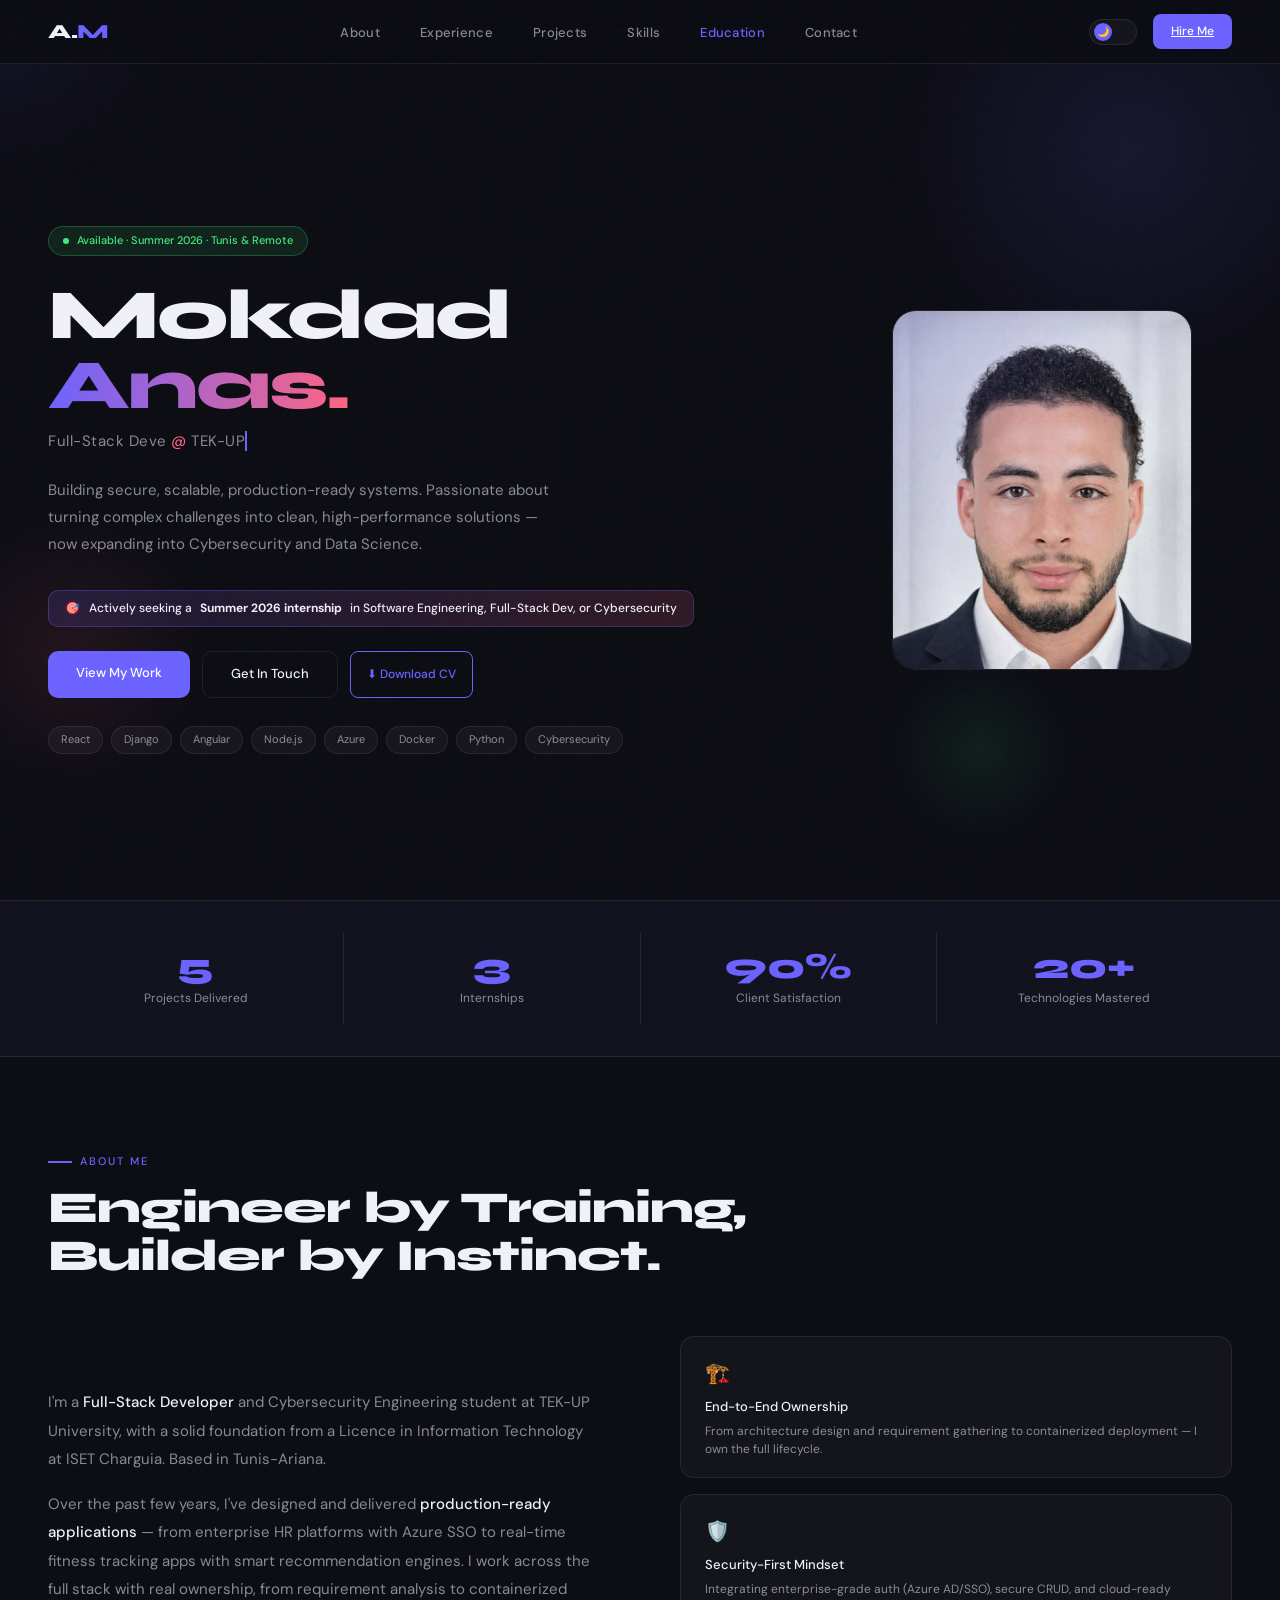
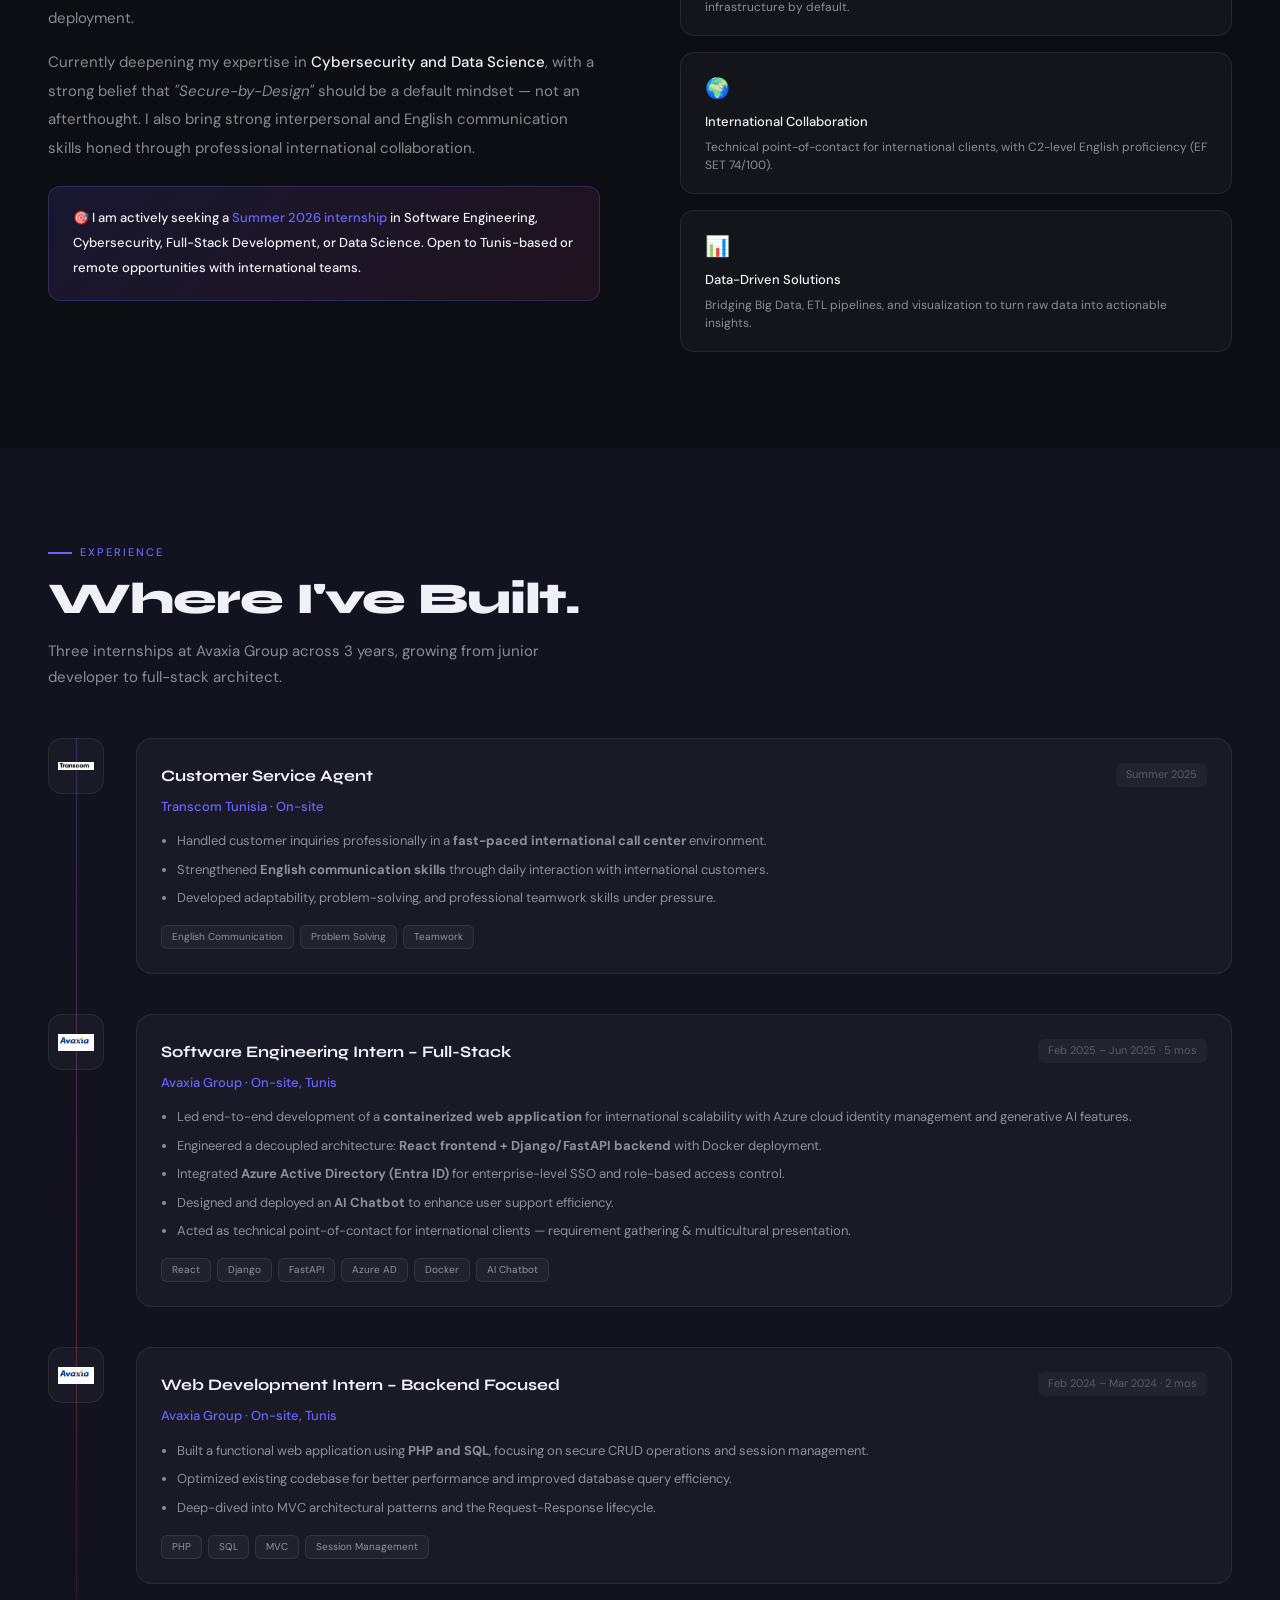
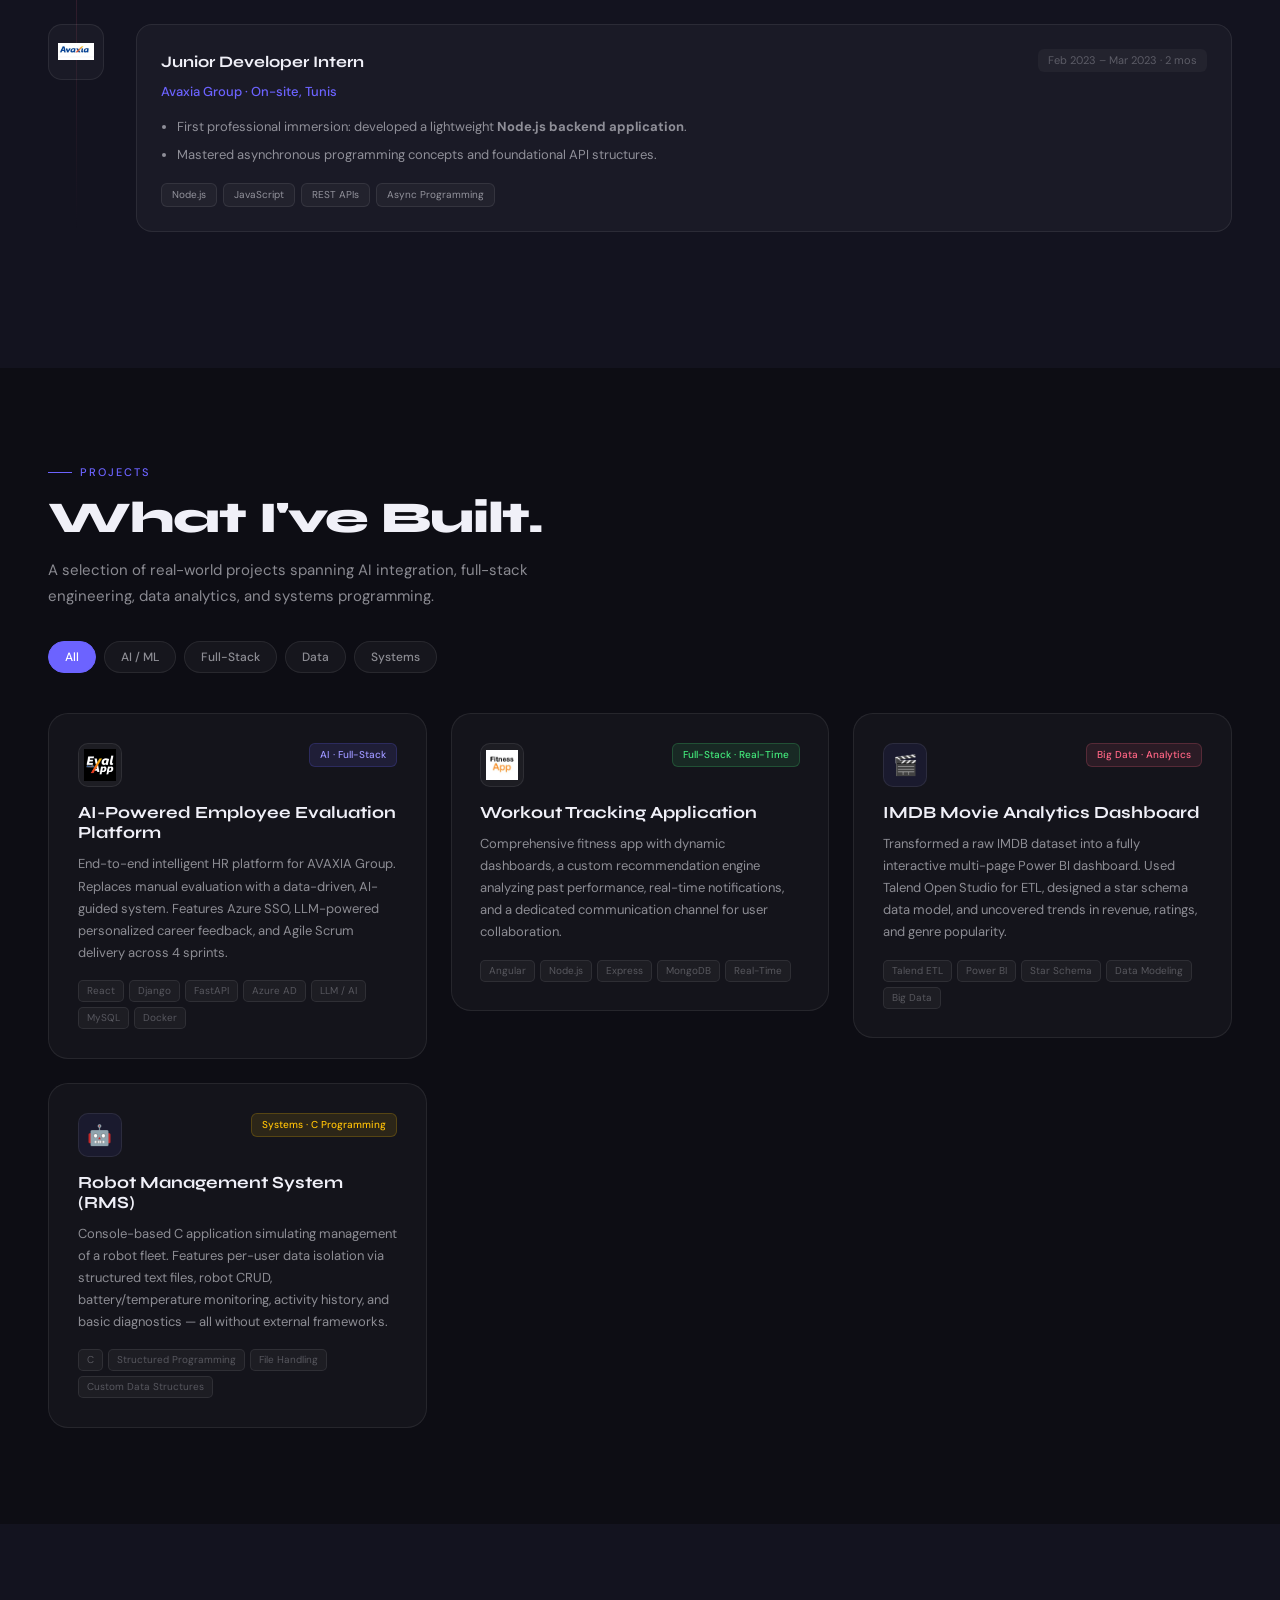
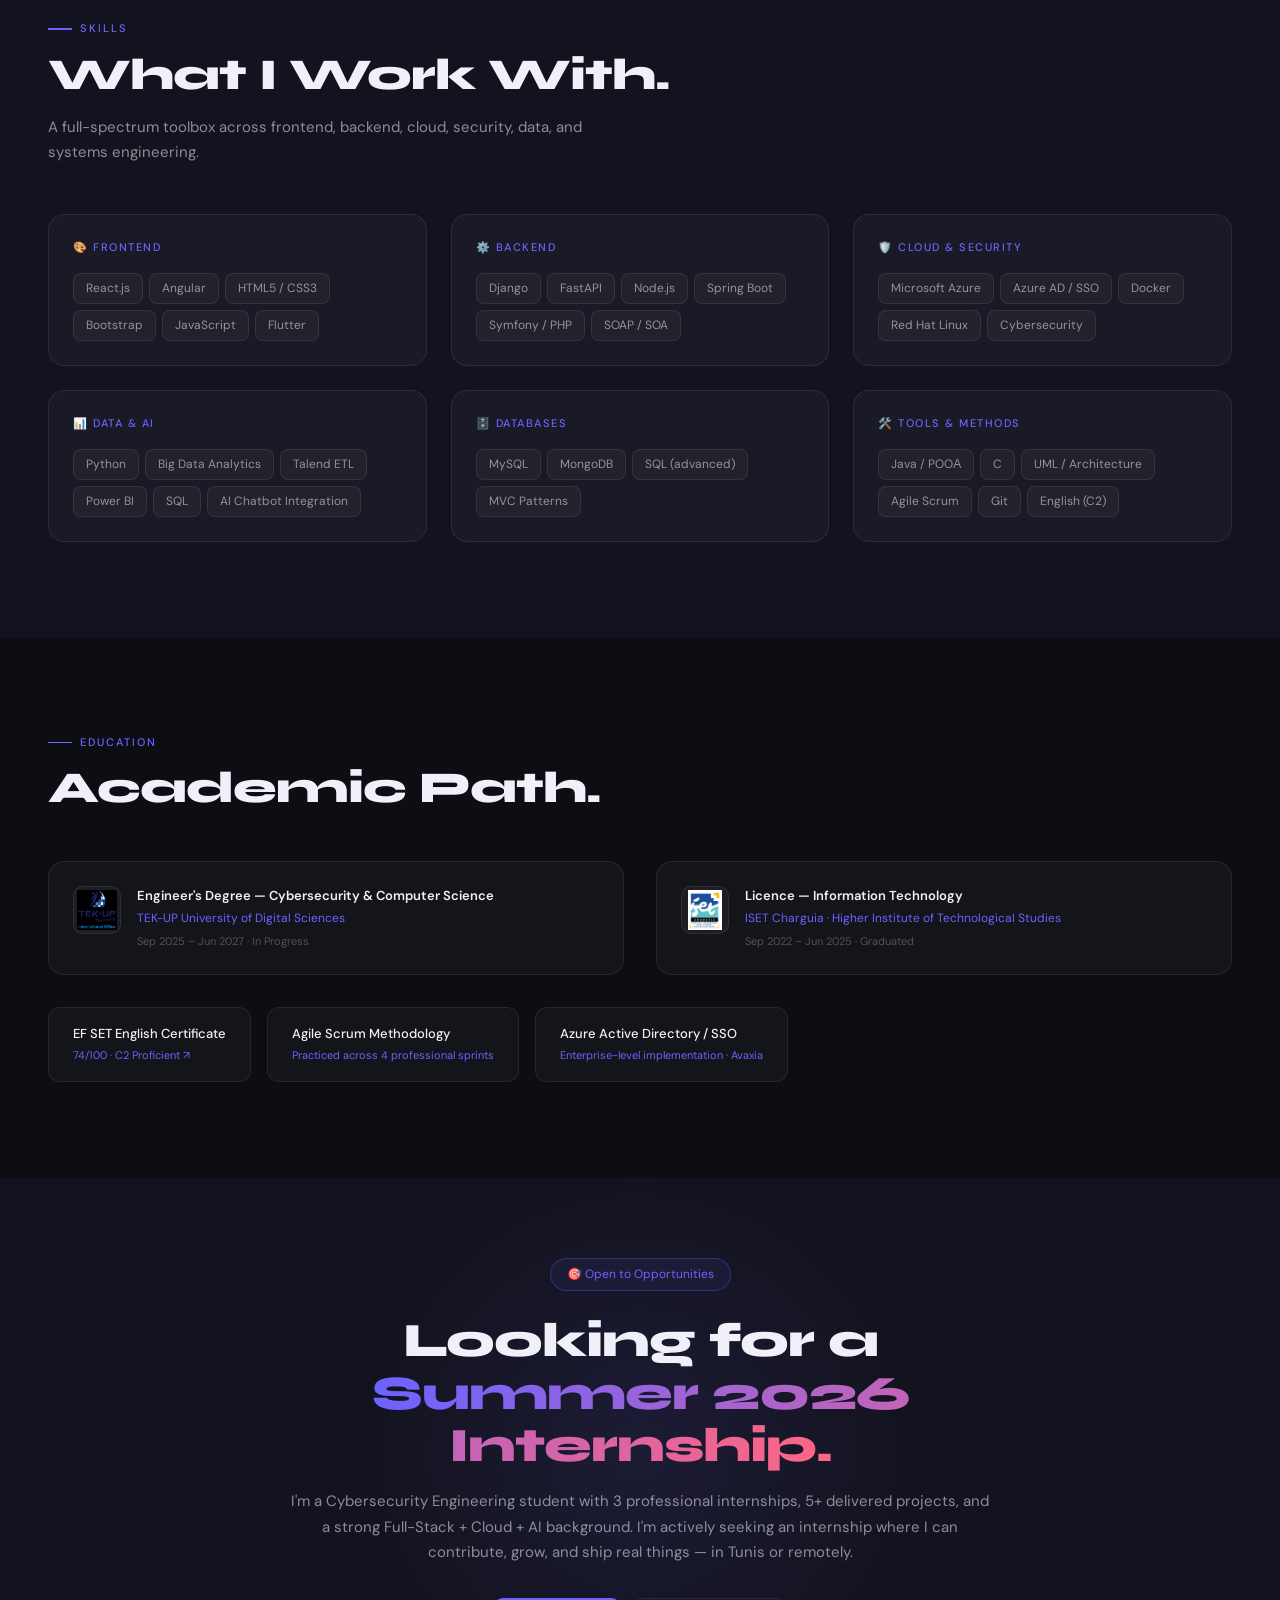
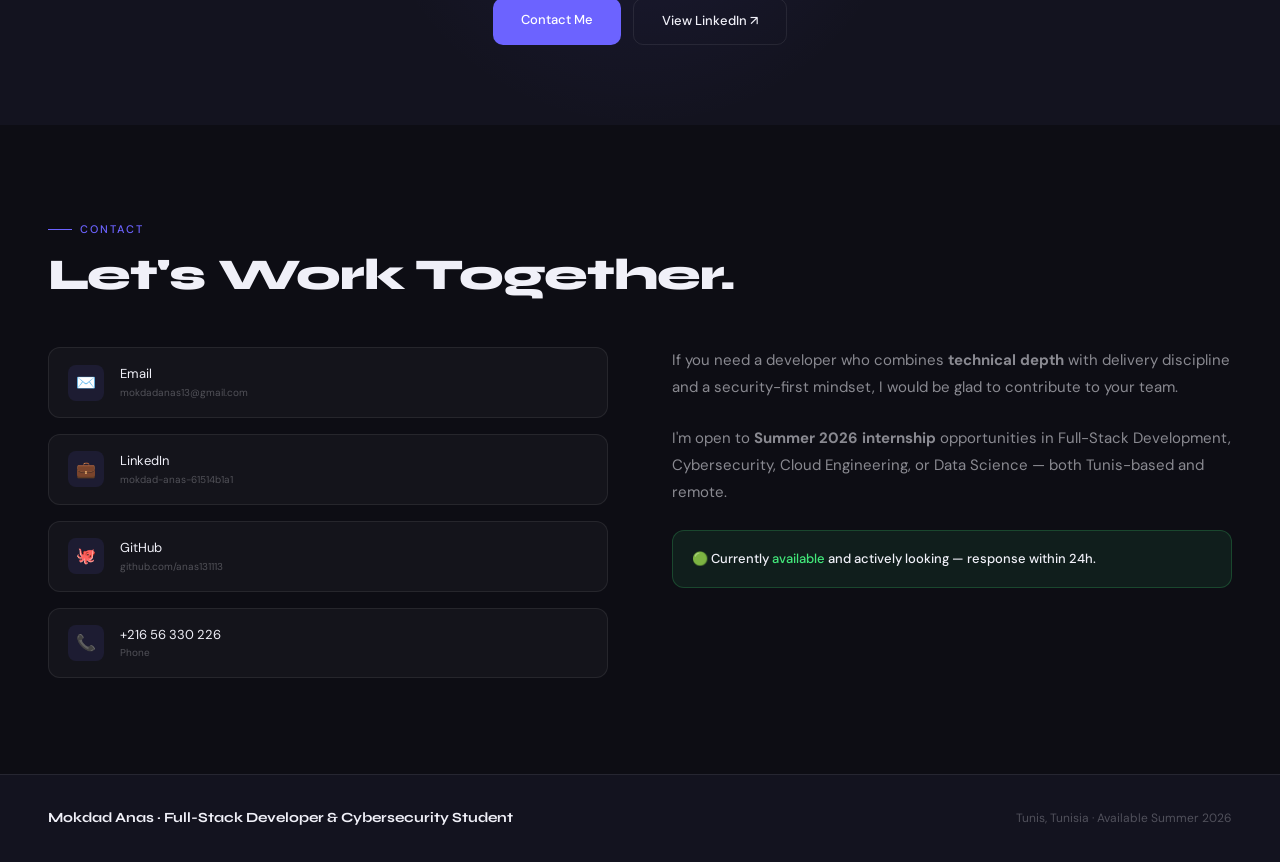
==== index.html @ cca11e85 "adding links to the page" ====
<!DOCTYPE html>
<html lang="en" data-theme="dark">
<head>
<meta charset="UTF-8"/>
<meta name="viewport" content="width=device-width,initial-scale=1.0"/>
<title>Mokdad Anas — Full-Stack Developer & Cybersecurity Student</title>
<link href="https://fonts.googleapis.com/css2?family=Syne:wght@400;500;600;700;800&family=DM+Sans:ital,opsz,wght@0,9..40,300;0,9..40,400;0,9..40,500;1,9..40,300&display=swap" rel="stylesheet"/>
<link rel="stylesheet" href="style.css">
</head>
<body>

<div class="cursor-glow" id="cursorGlow"></div>

<!-- NAV -->
<nav id="mainNav">
  <a class="nav-logo" href="#hero">A.<span>M</span></a>
  <ul class="nav-links">
    <li><a href="#about">About</a></li>
    <li><a href="#experience">Experience</a></li>
    <li><a href="#projects">Projects</a></li>
    <li><a href="#skills">Skills</a></li>
    <li><a href="#education">Education</a></li>
    <li><a href="#contact">Contact</a></li>
  </ul>
  <div class="nav-right">
 

    <div class="theme-toggle" onclick="toggleTheme()" title="Toggle theme">
      <div class="toggle-thumb" id="themeThumb">🌙</div>
    </div>
    <a class="hire-btn" href="#contact">Hire Me</a>
  </div>
</nav>

<!-- HERO -->
<section id="hero">
  <div class="hero-bg-orb orb1"></div>
  <div class="hero-bg-orb orb2"></div>
  <div class="hero-bg-orb orb3"></div>
  <div class="hero-inner">
    <div class="hero-left">
      <div class="hero-badge">
        <div class="badge-pulse"></div>
        Available · Summer 2026 · Tunis & Remote
      </div>
      <h1 class="hero-name">Mokdad<br/><span class="accent grad-text">Anas.</span></h1>
      <div class="hero-title">
        Full-Stack Developer &amp; <span>Cybersecurity</span> Engineering Student
      </div>
      <p class="hero-desc">
        Building secure, scalable, production-ready systems. Passionate about turning complex challenges into clean, high-performance solutions — now expanding into Cybersecurity and Data Science.
      </p>
      <div class="hero-internship-badge">
        🎯 &nbsp; Actively seeking a <strong>Summer 2026 internship</strong> in Software Engineering, Full-Stack Dev, or Cybersecurity
      </div>
      <div class="hero-btns">
        <a class="btn-primary" href="#projects">View My Work</a>
        <a class="btn-outline" href="#contact">Get In Touch</a>
        <a class="dl-cv-btn" href="https://drive.google.com/uc?export=download&id=1qLOl7U4m4RPKHNG6JJ98xX6xVeAY7WUO" download="CV_Mokdad_Anas.pdf" >⬇ Download CV</a>      </div>
      <div class="hero-tags">
        <span class="hero-tag">React</span>
        <span class="hero-tag">Django</span>
        <span class="hero-tag">Angular</span>
        <span class="hero-tag">Node.js</span>
        <span class="hero-tag">Azure</span>
        <span class="hero-tag">Docker</span>
        <span class="hero-tag">Python</span>
        <span class="hero-tag">Cybersecurity</span>
      </div>
    </div>
    <div class="hero-photo-wrap">
      <div class="photo-glow"></div>
      
      <div class="hero-photo-frame">
        <img src="[data-uri]" alt="Mokdad Anas"/>
      </div>
      
    </div>
  </div>
</section>

<!-- STATS -->
<div class="stats-bar">
  <div class="stats-inner">
    <div class="stat-item">
      <div class="stat-num" data-target="5">0</div>
      <div class="stat-label">Projects Delivered</div>
    </div>
    <div class="stat-item">
      <div class="stat-num" data-target="3">0</div>
      <div class="stat-label">Internships</div>
    </div>
    <div class="stat-item">
      <div class="stat-num" data-target="90" data-suffix="%">0</div>
      <div class="stat-label">Client Satisfaction</div>
    </div>
    <div class="stat-item">
      <div class="stat-num" data-target="20" data-suffix="+">0</div>
      <div class="stat-label">Technologies Mastered</div>
    </div>
  </div>
</div>

<!-- ABOUT -->
<section id="about">
  <div class="section-inner">
    <div class="section-tag reveal">About Me</div>
    <h2 class="section-title reveal">Engineer by Training,<br/>Builder by Instinct.</h2>
    <div class="about-grid">
      <div class="about-text reveal">
        <p>I'm a <span class="about-highlight">Full-Stack Developer</span> and Cybersecurity Engineering student at TEK-UP University, with a solid foundation from a Licence in Information Technology at ISET Charguia. Based in Tunis-Ariana.</p>
        <p>Over the past few years, I've designed and delivered <span class="about-highlight">production-ready applications</span> — from enterprise HR platforms with Azure SSO to real-time fitness tracking apps with smart recommendation engines. I work across the full stack with real ownership, from requirement analysis to containerized deployment.</p>
        <p>Currently deepening my expertise in <span class="about-highlight">Cybersecurity and Data Science</span>, with a strong belief that <em>"Secure-by-Design"</em> should be a default mindset — not an afterthought. I also bring strong interpersonal and English communication skills honed through professional international collaboration.</p>
        <div class="about-internship-cta">
          <p>🎯 I am actively seeking a <span>Summer 2026 internship</span> in Software Engineering, Cybersecurity, Full-Stack Development, or Data Science. Open to Tunis-based or remote opportunities with international teams.</p>
        </div>
      </div>
      <div class="about-right reveal reveal-delay-2">
        <div class="about-card">
          <div class="about-card-icon">🏗️</div>
          <div class="about-card-title">End-to-End Ownership</div>
          <div class="about-card-desc">From architecture design and requirement gathering to containerized deployment — I own the full lifecycle.</div>
        </div>
        <div class="about-card">
          <div class="about-card-icon">🛡️</div>
          <div class="about-card-title">Security-First Mindset</div>
          <div class="about-card-desc">Integrating enterprise-grade auth (Azure AD/SSO), secure CRUD, and cloud-ready infrastructure by default.</div>
        </div>
        <div class="about-card">
          <div class="about-card-icon">🌍</div>
          <div class="about-card-title">International Collaboration</div>
          <div class="about-card-desc">Technical point-of-contact for international clients, with C2-level English proficiency (EF SET 74/100).</div>
        </div>
        <div class="about-card">
          <div class="about-card-icon">📊</div>
          <div class="about-card-title">Data-Driven Solutions</div>
          <div class="about-card-desc">Bridging Big Data, ETL pipelines, and visualization to turn raw data into actionable insights.</div>
        </div>
      </div>
    </div>
  </div>
</section>

<!-- EXPERIENCE -->
<section id="experience">
  <div class="section-inner">
    <div class="section-tag reveal">Experience</div>
    <h2 class="section-title reveal">Where I've Built.</h2>
    <p class="section-sub reveal">Three internships at Avaxia Group across 3 years, growing from junior developer to full-stack architect.</p>
    <div class="exp-timeline">


       <div class="exp-item">
        <div class="exp-dot"><img src="[data-uri]" alt="Transcom"/></div>
        <div class="exp-content">
          <div class="exp-header">
            <div class="exp-role">Customer Service Agent</div>
            <div class="exp-date">Summer 2025</div>
          </div>
          <div class="exp-company">Transcom Tunisia · On-site</div>
          <ul class="exp-desc">
            <li>Handled customer inquiries professionally in a <strong>fast-paced international call center</strong> environment.</li>
            <li>Strengthened <strong>English communication skills</strong> through daily interaction with international customers.</li>
            <li>Developed adaptability, problem-solving, and professional teamwork skills under pressure.</li>
          </ul>
          <div class="exp-chips">
            <span class="exp-chip">English Communication</span><span class="exp-chip">Problem Solving</span><span class="exp-chip">Teamwork</span>
          </div>
        </div>
      </div>

      
      <div class="exp-item">
        <div class="exp-dot"><img src="[data-uri]" alt="Avaxia"/></div>
        <div class="exp-content">
          <div class="exp-header">
            <div class="exp-role">Software Engineering Intern – Full-Stack</div>
            <div class="exp-date">Feb 2025 – Jun 2025 · 5 mos</div>
          </div>
          <div class="exp-company">Avaxia Group · On-site, Tunis</div>
          <ul class="exp-desc">
            <li>Led end-to-end development of a <strong>containerized web application</strong> for international scalability with Azure cloud identity management and generative AI features.</li>
            <li>Engineered a decoupled architecture: <strong>React frontend + Django/FastAPI backend</strong> with Docker deployment.</li>
            <li>Integrated <strong>Azure Active Directory (Entra ID)</strong> for enterprise-level SSO and role-based access control.</li>
            <li>Designed and deployed an <strong>AI Chatbot</strong> to enhance user support efficiency.</li>
            <li>Acted as technical point-of-contact for international clients — requirement gathering & multicultural presentation.</li>
          </ul>
          <div class="exp-chips">
            <span class="exp-chip">React</span><span class="exp-chip">Django</span><span class="exp-chip">FastAPI</span>
            <span class="exp-chip">Azure AD</span><span class="exp-chip">Docker</span><span class="exp-chip">AI Chatbot</span>
          </div>
        </div>
      </div>


      <div class="exp-item">
        <div class="exp-dot"><img src="[data-uri]" alt="Avaxia"/></div>
        <div class="exp-content">
          <div class="exp-header">
            <div class="exp-role">Web Development Intern – Backend Focused</div>
            <div class="exp-date">Feb 2024 – Mar 2024 · 2 mos</div>
          </div>
          <div class="exp-company">Avaxia Group · On-site, Tunis</div>
          <ul class="exp-desc">
            <li>Built a functional web application using <strong>PHP and SQL</strong>, focusing on secure CRUD operations and session management.</li>
            <li>Optimized existing codebase for better performance and improved database query efficiency.</li>
            <li>Deep-dived into MVC architectural patterns and the Request-Response lifecycle.</li>
          </ul>
          <div class="exp-chips">
            <span class="exp-chip">PHP</span><span class="exp-chip">SQL</span><span class="exp-chip">MVC</span><span class="exp-chip">Session Management</span>
          </div>
        </div>
      </div>

      <div class="exp-item">
        <div class="exp-dot"><img src="[data-uri]" alt="Avaxia"/></div>
        <div class="exp-content">
          <div class="exp-header">
            <div class="exp-role">Junior Developer Intern</div>
            <div class="exp-date">Feb 2023 – Mar 2023 · 2 mos</div>
          </div>
          <div class="exp-company">Avaxia Group · On-site, Tunis</div>
          <ul class="exp-desc">
            <li>First professional immersion: developed a lightweight <strong>Node.js backend application</strong>.</li>
            <li>Mastered asynchronous programming concepts and foundational API structures.</li>
          </ul>
          <div class="exp-chips">
            <span class="exp-chip">Node.js</span><span class="exp-chip">JavaScript</span><span class="exp-chip">REST APIs</span><span class="exp-chip">Async Programming</span>
          </div>
        </div>
      </div>

    </div>
  </div>
</section>

<!-- PROJECTS -->
<section id="projects">
  <div class="section-inner">
    <div class="section-tag reveal">Projects</div>
    <h2 class="section-title reveal">What I've Built.</h2>
    <p class="section-sub reveal">A selection of real-world projects spanning AI integration, full-stack engineering, data analytics, and systems programming.</p>
    <div class="projects-filter reveal">
      <button class="filter-btn active" onclick="filterProjects('all', this)">All</button>
      <button class="filter-btn" onclick="filterProjects('ai', this)">AI / ML</button>
      <button class="filter-btn" onclick="filterProjects('web', this)">Full-Stack</button>
      <button class="filter-btn" onclick="filterProjects('data', this)">Data</button>
      <button class="filter-btn" onclick="filterProjects('sys', this)">Systems</button>
    </div>
    <div class="projects-grid" id="projectsGrid">
<!-- PROJECT 1 -->
      <a href="proj1.html" style="text-decoration: none;">
      <div class="project-card" data-cat="ai web">
        <div class="project-header">
          <div class="project-logo"><img src="[data-uri]" alt="EvalApp"/></div>
          <span class="project-cat cat-ai">AI · Full-Stack</span>
        </div>
        <div class="project-title">AI-Powered Employee Evaluation Platform</div>
        <div class="project-desc">End-to-end intelligent HR platform for AVAXIA Group. Replaces manual evaluation with a data-driven, AI-guided system. Features Azure SSO, LLM-powered personalized career feedback, and Agile Scrum delivery across 4 sprints.</div>
        <div class="project-chips">
          <span class="project-chip">React</span><span class="project-chip">Django</span><span class="project-chip">FastAPI</span>
          <span class="project-chip">Azure AD</span><span class="project-chip">LLM / AI</span><span class="project-chip">MySQL</span><span class="project-chip">Docker</span>
        </div>
      </div>
      </a>

            <a href="proj2.html" style="text-decoration: none;">

      <div class="project-card" data-cat="web">
        <div class="project-header">
          <div class="project-logo"><img src="[data-uri]" alt="Fitness App"/></div>
          <span class="project-cat cat-web">Full-Stack · Real-Time</span>
        </div>
        <div class="project-title">Workout Tracking Application</div>
        <div class="project-desc">Comprehensive fitness app with dynamic dashboards, a custom recommendation engine analyzing past performance, real-time notifications, and a dedicated communication channel for user collaboration.</div>
        <div class="project-chips">
          <span class="project-chip">Angular</span><span class="project-chip">Node.js</span><span class="project-chip">Express</span>
          <span class="project-chip">MongoDB</span><span class="project-chip">Real-Time</span>
        </div>
      </div>
        </a>

              <a href="proj3.html" style="text-decoration: none;">

      <div class="project-card" data-cat="data">
        <div class="project-header">
          <div class="project-logo" style="background:#1a1a2e;font-size:20px;display:flex;align-items:center;justify-content:center;">🎬</div>
          <span class="project-cat cat-data">Big Data · Analytics</span>
        </div>
        <div class="project-title">IMDB Movie Analytics Dashboard</div>
        <div class="project-desc">Transformed a raw IMDB dataset into a fully interactive multi-page Power BI dashboard. Used Talend Open Studio for ETL, designed a star schema data model, and uncovered trends in revenue, ratings, and genre popularity.</div>
        <div class="project-chips">
          <span class="project-chip">Talend ETL</span><span class="project-chip">Power BI</span>
          <span class="project-chip">Star Schema</span><span class="project-chip">Data Modeling</span><span class="project-chip">Big Data</span>
        </div>
      </div>
              </a>

            <a href="proj3.html" style="text-decoration: none;">

      <div class="project-card" data-cat="sys">
        <div class="project-header">
          <div class="project-logo" style="background:#1a1a2e;font-size:20px;display:flex;align-items:center;justify-content:center;">🤖</div>
          <span class="project-cat cat-sys">Systems · C Programming</span>
        </div>
        <div class="project-title">Robot Management System (RMS)</div>
        <div class="project-desc">Console-based C application simulating management of a robot fleet. Features per-user data isolation via structured text files, robot CRUD, battery/temperature monitoring, activity history, and basic diagnostics — all without external frameworks.</div>
        <div class="project-chips">
          <span class="project-chip">C</span><span class="project-chip">Structured Programming</span>
          <span class="project-chip">File Handling</span><span class="project-chip">Custom Data Structures</span>
        </div>
      </div>      </a>

    </div>
  </div>
</section>

<!-- SKILLS -->
<section id="skills">
  <div class="section-inner">
    <div class="section-tag reveal">Skills</div>
    <h2 class="section-title reveal">What I Work With.</h2>
    <p class="section-sub reveal">A full-spectrum toolbox across frontend, backend, cloud, security, data, and systems engineering.</p>
    <div class="skills-grid">
      <div class="skill-group reveal">
        <div class="skill-group-title">🎨 Frontend</div>
        <div class="skill-tags">
          <span class="skill-tag">React.js</span><span class="skill-tag">Angular</span>
          <span class="skill-tag">HTML5 / CSS3</span><span class="skill-tag">Bootstrap</span>
          <span class="skill-tag">JavaScript</span><span class="skill-tag">Flutter</span>
        </div>
      </div>
      <div class="skill-group reveal reveal-delay-1">
        <div class="skill-group-title">⚙️ Backend</div>
        <div class="skill-tags">
          <span class="skill-tag">Django</span><span class="skill-tag">FastAPI</span>
          <span class="skill-tag">Node.js</span><span class="skill-tag">Spring Boot</span>
          <span class="skill-tag">Symfony / PHP</span><span class="skill-tag">SOAP / SOA</span>
        </div>
      </div>
      <div class="skill-group reveal reveal-delay-2">
        <div class="skill-group-title">🛡️ Cloud & Security</div>
        <div class="skill-tags">
          <span class="skill-tag">Microsoft Azure</span><span class="skill-tag">Azure AD / SSO</span>
          <span class="skill-tag">Docker</span><span class="skill-tag">Red Hat Linux</span>
          <span class="skill-tag">Cybersecurity</span>
        </div>
      </div>
      <div class="skill-group reveal">
        <div class="skill-group-title">📊 Data & AI</div>
        <div class="skill-tags">
          <span class="skill-tag">Python</span><span class="skill-tag">Big Data Analytics</span>
          <span class="skill-tag">Talend ETL</span><span class="skill-tag">Power BI</span>
          <span class="skill-tag">SQL</span><span class="skill-tag">AI Chatbot Integration</span>
        </div>
      </div>
      <div class="skill-group reveal reveal-delay-1">
        <div class="skill-group-title">🗄️ Databases</div>
        <div class="skill-tags">
          <span class="skill-tag">MySQL</span><span class="skill-tag">MongoDB</span>
          <span class="skill-tag">SQL (advanced)</span><span class="skill-tag">MVC Patterns</span>
        </div>
      </div>
      <div class="skill-group reveal reveal-delay-2">
        <div class="skill-group-title">🛠️ Tools & Methods</div>
        <div class="skill-tags">
          <span class="skill-tag">Java / POOА</span><span class="skill-tag">C</span>
          <span class="skill-tag">UML / Architecture</span><span class="skill-tag">Agile Scrum</span>
          <span class="skill-tag">Git</span><span class="skill-tag">English (C2)</span>
        </div>
      </div>
    </div>
  </div>
</section>

<!-- EDUCATION -->
<section id="education">
  <div class="section-inner">
    <div class="section-tag reveal">Education</div>
    <h2 class="section-title reveal">Academic Path.</h2>
    <div class="edu-grid">
            <a href="https://tek-up.de/" target="_blank" style="text-decoration: none;">

      <div class="edu-card reveal">
        <div class="edu-logo"><img src="[data-uri]" alt="TEK-UP"/></div>
        <div>
          <div class="edu-degree">Engineer's Degree — Cybersecurity & Computer Science</div>
          <div class="edu-school">TEK-UP University of Digital Sciences</div>
          <div class="edu-years">Sep 2025 – Jun 2027 · In Progress</div>
        </div>
      </div>
            </a>

      <a href="https://isetch.rnu.tn/" target="_blank" style="text-decoration: none;">
      <div class="edu-card reveal reveal-delay-1">
        <div class="edu-logo"><img src="[data-uri]" alt="ISET Charguia"/></div>
        <div>
          <div class="edu-degree">Licence — Information Technology</div>
          <div class="edu-school">ISET Charguia · Higher Institute of Technological Studies</div>
          <div class="edu-years">Sep 2022 – Jun 2025 · Graduated</div>
        </div>
      </div>
    </div>
    </a>
    <div class="cert-row reveal" style="margin-top:2rem;">
      <a class="cert-card" href="https://cert.efset.org/en/b2oCVV" target="_blank" rel="noopener">
        <div class="cert-title">EF SET English Certificate</div>
        <div class="cert-sub">74/100 · C2 Proficient ↗</div>
      </a>
      <div class="cert-card">
        <div class="cert-title">Agile Scrum Methodology</div>
        <div class="cert-sub">Practiced across 4 professional sprints</div>
      </div>
      <div class="cert-card">
        <div class="cert-title">Azure Active Directory / SSO</div>
        <div class="cert-sub">Enterprise-level implementation · Avaxia</div>
      </div>
    </div>
  </div>
</section>

<!-- INTERNSHIP CTA -->
<section id="internship-cta">
  <div class="cta-orb"></div>
  <div class="cta-inner">
    <div class="cta-badge reveal">🎯 Open to Opportunities</div>
    <h2 class="cta-title reveal">Looking for a<br/><span class="grad">Summer 2026 Internship.</span></h2>
    <p class="cta-desc reveal">I'm a Cybersecurity Engineering student with 3 professional internships, 5+ delivered projects, and a strong Full-Stack + Cloud + AI background. I'm actively seeking an internship where I can contribute, grow, and ship real things — in Tunis or remotely.</p>
    <div class="cta-btns reveal">
      <a class="btn-primary" href="mailto:mokdadanas13@gmail.com">Contact Me</a>
      <a class="btn-outline" href="https://www.linkedin.com/in/mokdad-anas-61514b1a1/" target="_blank">View LinkedIn ↗</a>
    </div>
  </div>
</section>

<!-- CONTACT -->
<section id="contact">
  <div class="section-inner">
    <div class="section-tag reveal">Contact</div>
    <h2 class="section-title reveal">Let's Work Together.</h2>
    <div class="contact-grid">
      <div class="contact-links reveal">
        <a class="contact-link" href="mailto:mokdadanas13@gmail.com">
          <div class="contact-link-icon">✉️</div>
          <div>
            <div class="contact-link-text">Email</div>
            <div class="contact-link-label">mokdadanas13@gmail.com</div>
          </div>
        </a>
        <a class="contact-link" href="https://www.linkedin.com/in/mokdad-anas-61514b1a1/" target="_blank">
          <div class="contact-link-icon">💼</div>
          <div>
            <div class="contact-link-text">LinkedIn</div>
            <div class="contact-link-label">mokdad-anas-61514b1a1</div>
          </div>
        </a>
        <a class="contact-link" href="https://github.com/anas131113" target="_blank">
          <div class="contact-link-icon">🐙</div>
          <div>
            <div class="contact-link-text">GitHub</div>
            <div class="contact-link-label">github.com/anas131113</div>
          </div>
        </a>
        <a class="contact-link" href="tel:+21656330226">
          <div class="contact-link-icon">📞</div>
          <div>
            <div class="contact-link-text">+216 56 330 226</div>
            <div class="contact-link-label">Phone</div>
          </div>
        </a>
      </div>
      <div class="contact-right reveal reveal-delay-2">
        <p>If you need a developer who combines <strong>technical depth</strong> with delivery discipline and a security-first mindset, I would be glad to contribute to your team.</p>
        <p>I'm open to <strong>Summer 2026 internship</strong> opportunities in Full-Stack Development, Cybersecurity, Cloud Engineering, or Data Science — both Tunis-based and remote.</p>
        <div class="contact-avail">
          <p>🟢 Currently <span>available</span> and actively looking — response within 24h.</p>
        </div>
      </div>
    </div>
  </div>
</section>

<!-- FOOTER -->
<footer>
  <div class="footer-inner">
    <div class="footer-name">Mokdad Anas · Full-Stack Developer & Cybersecurity Student</div>
    <div class="footer-copy">Tunis, Tunisia · Available Summer 2026</div>
  </div>
</footer>

<script src="script.js"></script>
</body>
</html>
---- style.css ----
:root {
  --accent: #6C63FF;
  --accent2: #FF6584;
  --accent3: #43E97B;
  --bg: #0d0d14;
  --bg2: #13131f;
  --bg3: #1a1a2e;
  --surface: rgba(255,255,255,0.04);
  --border: rgba(255,255,255,0.08);
  --text: #f0f0f8;
  --text2: rgba(240,240,248,0.55);
  --text3: rgba(240,240,248,0.28);
  --card-bg: rgba(255,255,255,0.03);
  --nav-bg: rgba(13,13,20,0.92);
  --glow: rgba(108,99,255,0.18);
  --font-display: 'Syne', sans-serif;
  --font-body: 'DM Sans', sans-serif;
}
[data-theme="light"] {
  --bg: #f5f5fb;
  --bg2: #eeeef8;
  --bg3: #e5e5f5;
  --surface: rgba(0,0,0,0.03);
  --border: rgba(0,0,0,0.09);
  --text: #0d0d14;
  --text2: rgba(13,13,20,0.58);
  --text3: rgba(13,13,20,0.32);
  --card-bg: rgba(255,255,255,0.8);
  --nav-bg: rgba(245,245,251,0.92);
  --glow: rgba(108,99,255,0.12);
}

*,*::before,*::after{box-sizing:border-box;margin:0;padding:0;}
html{scroll-behavior:smooth;}
body{
  font-family:var(--font-body);
  background:var(--bg);
  color:var(--text);
  line-height:1.6;
  overflow-x:hidden;
  transition:background 0.4s,color 0.4s;
}

/* SCROLLBAR */
::-webkit-scrollbar{width:4px;}
::-webkit-scrollbar-track{background:var(--bg);}
::-webkit-scrollbar-thumb{background:var(--accent);border-radius:2px;}

.dl-cv-btn {
  padding:8px 16px;font-size:12px;font-weight:500;
  background:transparent;color:var(--accent);
  border:0.5px solid var(--accent);
  border-radius:8px;cursor:pointer;
  font-family:var(--font-body);
  text-decoration:none;display:inline-flex;align-items:center;gap:6px;
  transition:all 0.2s;
}
.dl-cv-btn:hover{background:var(--accent);color:#fff;transform:translateY(-1px);}

/* CURSOR GLOW */
.cursor-glow{
  position:fixed;width:400px;height:400px;
  border-radius:50%;pointer-events:none;z-index:0;
  background:radial-gradient(circle, rgba(108,99,255,0.08) 0%, transparent 70%);
  transform:translate(-50%,-50%);transition:transform 0.1s;
}

/* NAV */
nav{
  position:fixed;top:0;left:0;right:0;z-index:1000;
  display:flex;justify-content:space-between;align-items:center;
  padding:0 3rem;height:64px;
  background:var(--nav-bg);
  backdrop-filter:blur(20px);
  border-bottom:0.5px solid var(--border);
  transition:background 0.4s;
}
.nav-logo{
  font-family:var(--font-display);font-weight:800;font-size:20px;
  color:var(--text);letter-spacing:-0.5px;
  text-decoration:none;
}
.nav-logo span{color:var(--accent);}
.nav-links{display:flex;gap:2.5rem;list-style:none;}
.nav-links a{
  font-size:13px;font-weight:500;color:var(--text2);
  text-decoration:none;transition:color 0.2s;letter-spacing:0.3px;
}
.nav-links a:hover{color:var(--accent);}
.nav-right{display:flex;align-items:center;gap:1rem;}
.theme-toggle{
  width:48px;height:26px;border-radius:13px;
  background:var(--surface);border:0.5px solid var(--border);
  cursor:pointer;position:relative;transition:background 0.3s;
  display:flex;align-items:center;padding:0 4px;
}
.toggle-thumb{
  width:18px;height:18px;border-radius:50%;
  background:var(--accent);transition:transform 0.3s;
  display:flex;align-items:center;justify-content:center;
  font-size:10px;
}
[data-theme="light"] .toggle-thumb{transform:translateX(22px);}
.hire-btn{
  padding:8px 18px;font-size:12px;font-weight:500;
  background:var(--accent);color:#fff;border:none;
  border-radius:8px;cursor:pointer;
  font-family:var(--font-body);
  transition:opacity 0.2s,transform 0.2s;
}
.hire-btn:hover{opacity:0.88;transform:translateY(-1px);}

/*language buttons*/
.lang-btn{
  padding:5px 9px;font-size:11px;font-weight:500;
  background:var(--surface);border:0.5px solid var(--border);
  border-radius:6px;cursor:pointer;color:var(--text2);
  font-family:var(--font-body);transition:all 0.2s;
}
.lang-btn.active{background:var(--accent);color:#fff;border-color:var(--accent);}
.lang-btn:hover:not(.active){border-color:var(--accent);color:var(--accent);}

/* HERO */
#hero{
  min-height:100vh;display:flex;align-items:center;
  padding:80px 3rem 0;position:relative;overflow:hidden;
}
.hero-bg-orb{
  position:absolute;border-radius:50%;pointer-events:none;
  animation:float 8s ease-in-out infinite;
}
.orb1{
  width:500px;height:500px;right:-100px;top:-100px;
  background:radial-gradient(circle,rgba(108,99,255,0.12) 0%,transparent 70%);
  animation-delay:0s;
}
.orb2{
  width:300px;height:300px;left:-80px;bottom:100px;
  background:radial-gradient(circle,rgba(255,101,132,0.09) 0%,transparent 70%);
  animation-delay:-3s;
}
.orb3{
  width:200px;height:200px;right:200px;bottom:50px;
  background:radial-gradient(circle,rgba(67,233,123,0.08) 0%,transparent 70%);
  animation-delay:-5s;
}
@keyframes float{
  0%,100%{transform:translateY(0px);}
  50%{transform:translateY(-30px);}
}
.hero-inner{
  display:grid;grid-template-columns:1fr 380px;gap:4rem;
  align-items:center;max-width:1200px;margin:0 auto;width:100%;
  position:relative;z-index:1;
}
.hero-badge{
  display:inline-flex;align-items:center;gap:8px;
  font-size:11px;font-weight:500;color:var(--accent3);
  background:rgba(67,233,123,0.1);border:0.5px solid rgba(67,233,123,0.25);
  border-radius:20px;padding:5px 14px;margin-bottom:1.5rem;
  animation:fadeInUp 0.6s ease both;
}
.badge-pulse{
  width:6px;height:6px;border-radius:50%;background:var(--accent3);
  animation:pulse 2s ease infinite;
}
@keyframes pulse{
  0%,100%{opacity:1;transform:scale(1);}
  50%{opacity:0.5;transform:scale(1.4);}
}
.hero-name{
  font-family:var(--font-display);
  font-size:clamp(42px,5.5vw,72px);
  font-weight:800;line-height:1.0;
  letter-spacing:-2px;color:var(--text);
  margin-bottom:0.5rem;
  animation:fadeInUp 0.7s ease 0.1s both;
}
.hero-name .accent{color:var(--accent);}
.hero-title{
  font-size:15px;font-weight:400;color:var(--text2);
  letter-spacing:0.5px;margin-bottom:1.5rem;
  animation:fadeInUp 0.7s ease 0.2s both;
}
.hero-title span{color:var(--accent2);font-weight:500;}
.hero-desc{
  font-size:15px;color:var(--text2);line-height:1.8;
  max-width:520px;margin-bottom:2rem;
  animation:fadeInUp 0.7s ease 0.3s both;
}
.hero-internship-badge{
  display:inline-flex;align-items:center;gap:8px;
  font-size:12px;font-weight:500;
  background:linear-gradient(135deg,rgba(108,99,255,0.15),rgba(255,101,132,0.15));
  border:0.5px solid rgba(108,99,255,0.3);
  border-radius:10px;padding:8px 16px;margin-bottom:1.5rem;
  color:var(--text);
  animation:fadeInUp 0.7s ease 0.35s both;
}
.hero-btns{
  display:flex;gap:12px;flex-wrap:wrap;
  animation:fadeInUp 0.7s ease 0.4s both;
}
.btn-primary{
  padding:12px 28px;font-size:13px;font-weight:500;
  background:var(--accent);color:#fff;border:none;
  border-radius:10px;cursor:pointer;font-family:var(--font-body);
  transition:all 0.25s;text-decoration:none;display:inline-block;
}
.btn-primary:hover{transform:translateY(-2px);box-shadow:0 8px 24px rgba(108,99,255,0.35);}
.btn-outline{
  padding:12px 28px;font-size:13px;font-weight:500;
  background:transparent;color:var(--text);
  border:0.5px solid var(--border);
  border-radius:10px;cursor:pointer;font-family:var(--font-body);
  transition:all 0.25s;text-decoration:none;display:inline-block;
}
.btn-outline:hover{border-color:var(--accent);color:var(--accent);transform:translateY(-2px);}
.hero-tags{
  display:flex;flex-wrap:wrap;gap:8px;margin-top:1.8rem;
  animation:fadeInUp 0.7s ease 0.5s both;
}
.hero-tag{
  font-size:11px;padding:4px 12px;border-radius:20px;
  background:var(--surface);border:0.5px solid var(--border);
  color:var(--text2);transition:all 0.2s;cursor:default;
}
.hero-tag:hover{border-color:var(--accent);color:var(--accent);background:rgba(108,99,255,0.08);}

/* PHOTO CARD */
.hero-photo-wrap{
  display:flex;justify-content:center;align-items:center;
  animation:fadeInRight 0.9s ease 0.3s both;
  position:relative;
}
@keyframes fadeInRight{
  from{opacity:0;transform:translateX(40px);}
  to{opacity:1;transform:translateX(0);}
}
.hero-photo-frame{
  width:300px;height:360px;border-radius:24px;
  overflow:hidden;position:relative;
  border:0.5px solid var(--border);
}
.hero-photo-frame::before{
  content:'';position:absolute;inset:0;
  background:linear-gradient(135deg,rgba(108,99,255,0.2),transparent 60%);
  z-index:1;pointer-events:none;
}
.hero-photo-frame img{
  width:100%;height:100%;object-fit:cover;object-position:center top;
  filter:grayscale(8%);
}
.photo-glow{
  position:absolute;width:340px;height:400px;
  background:radial-gradient(circle,rgba(108,99,255,0.2) 0%,transparent 65%);
  z-index:0;
}
.photo-badge-float{
  position:absolute;bottom:-16px;right:-16px;
  background:var(--bg2);border:0.5px solid var(--border);
  border-radius:12px;padding:10px 16px;z-index:2;
  box-shadow:0 8px 32px rgba(0,0,0,0.3);
  animation:floatBadge 4s ease-in-out infinite;
}
@keyframes floatBadge{
  0%,100%{transform:translateY(0);}
  50%{transform:translateY(-8px);}
}
.photo-badge-float .val{
  font-family:var(--font-display);font-size:20px;font-weight:700;
  color:var(--accent);
}
.photo-badge-float .lbl{font-size:10px;color:var(--text2);}
.photo-badge-float2{
  position:absolute;top:-16px;left:-16px;
  background:var(--bg2);border:0.5px solid rgba(67,233,123,0.3);
  border-radius:12px;padding:10px 16px;z-index:2;
  animation:floatBadge 4s ease-in-out infinite;animation-delay:-2s;
}
.photo-badge-float2 .val{
  font-family:var(--font-display);font-size:13px;font-weight:600;
  color:var(--accent3);
}

@keyframes fadeInUp{
  from{opacity:0;transform:translateY(24px);}
  to{opacity:1;transform:translateY(0);}
}

/* STATS */
.stats-bar{
  padding:2rem 3rem;border-top:0.5px solid var(--border);
  border-bottom:0.5px solid var(--border);
  background:var(--bg2);
}
.stats-inner{
  display:flex;gap:0;max-width:1200px;margin:0 auto;
}
.stat-item{
  flex:1;text-align:center;padding:1rem;
  border-right:0.5px solid var(--border);
}
.stat-item:last-child{border-right:none;}
.stat-num{
  font-family:var(--font-display);font-size:36px;font-weight:800;
  color:var(--accent);line-height:1;
}
.stat-label{font-size:12px;color:var(--text2);margin-top:4px;}

/* SECTION COMMON */
section{padding:6rem 3rem;}
.section-inner{max-width:1200px;margin:0 auto;}
.section-tag{
  font-size:11px;font-weight:500;color:var(--accent);
  letter-spacing:2px;text-transform:uppercase;margin-bottom:0.8rem;
  display:flex;align-items:center;gap:8px;
}
.section-tag::before{
  content:'';width:24px;height:1.5px;background:var(--accent);
}
.section-title{
  font-family:var(--font-display);font-size:clamp(28px,3.5vw,44px);
  font-weight:800;letter-spacing:-1px;color:var(--text);
  margin-bottom:1rem;line-height:1.1;
}
.section-sub{font-size:15px;color:var(--text2);max-width:560px;line-height:1.7;}

/* ABOUT */
#about{background:var(--bg);}
.about-grid{
  display:grid;grid-template-columns:1fr 1fr;gap:5rem;
  align-items:center;margin-top:3.5rem;
}
.about-text p{
  font-size:15px;color:var(--text2);line-height:1.9;margin-bottom:1rem;
}
.about-highlight{
  font-weight:500;color:var(--text) !important;
}
.about-internship-cta{
  margin-top:1.5rem;padding:1.2rem 1.5rem;
  background:linear-gradient(135deg,rgba(108,99,255,0.12),rgba(255,101,132,0.08));
  border:0.5px solid rgba(108,99,255,0.25);border-radius:12px;
}
.about-internship-cta p{
  font-size:13px;color:var(--text);margin:0 !important;
  font-weight:500;
}
.about-internship-cta span{color:var(--accent);}
.about-right{display:flex;flex-direction:column;gap:1rem;}
.about-card{
  padding:1.2rem 1.5rem;
  background:var(--card-bg);border:0.5px solid var(--border);
  border-radius:14px;transition:all 0.25s;
}
.about-card:hover{border-color:var(--accent);transform:translateX(6px);}
.about-card-icon{font-size:20px;margin-bottom:0.5rem;}
.about-card-title{
  font-size:13px;font-weight:500;color:var(--text);margin-bottom:0.3rem;
}
.about-card-desc{font-size:12px;color:var(--text2);line-height:1.5;}

/* EXPERIENCE */
#experience{background:var(--bg2);}
.exp-timeline{margin-top:3rem;position:relative;}
.exp-timeline::before{
  content:'';position:absolute;left:28px;top:0;bottom:0;
  width:1px;background:linear-gradient(to bottom,var(--accent),var(--accent2),transparent);
  opacity:0.3;
}
.exp-item{
  display:flex;gap:2rem;margin-bottom:2.5rem;
  opacity:0;transform:translateX(-20px);
  transition:all 0.5s ease;
}
.exp-item.visible{opacity:1;transform:translateX(0);}
.exp-dot{
  width:56px;height:56px;border-radius:14px;
  flex-shrink:0;overflow:hidden;
  background:var(--card-bg);border:0.5px solid var(--border);
  display:flex;align-items:center;justify-content:center;
  position:relative;z-index:1;
}
.exp-dot img{width:36px;height:36px;object-fit:contain;}
.exp-content{
  flex:1;background:var(--card-bg);border:0.5px solid var(--border);
  border-radius:16px;padding:1.5rem;transition:all 0.25s;
}
.exp-content:hover{border-color:rgba(108,99,255,0.3);background:rgba(108,99,255,0.04);}
.exp-header{display:flex;justify-content:space-between;align-items:flex-start;margin-bottom:0.5rem;flex-wrap:wrap;gap:0.5rem;}
.exp-role{font-family:var(--font-display);font-size:16px;font-weight:700;color:var(--text);}
.exp-date{font-size:11px;color:var(--text3);background:var(--surface);padding:3px 10px;border-radius:6px;}
.exp-company{font-size:13px;color:var(--accent);margin-bottom:0.8rem;font-weight:500;}
.exp-desc{font-size:13px;color:var(--text2);line-height:1.7;}
.exp-desc li{margin-bottom:0.4rem;margin-left:1rem;}
.exp-chips{display:flex;flex-wrap:wrap;gap:6px;margin-top:1rem;}
.exp-chip{
  font-size:10px;padding:3px 10px;border-radius:6px;
  background:var(--surface);border:0.5px solid var(--border);
  color:var(--text2);
}

/* PROJECTS */
#projects{background:var(--bg);}
.projects-filter{
  display:flex;gap:8px;flex-wrap:wrap;margin:2rem 0 2.5rem;
}
.filter-btn{
  padding:7px 16px;font-size:12px;font-weight:500;
  background:var(--surface);border:0.5px solid var(--border);
  border-radius:20px;cursor:pointer;color:var(--text2);
  font-family:var(--font-body);transition:all 0.2s;
}
.filter-btn.active{background:var(--accent);color:#fff;border-color:var(--accent);}
.filter-btn:hover:not(.active){border-color:var(--accent);color:var(--accent);}
.projects-grid{
  display:grid;grid-template-columns:repeat(auto-fill,minmax(340px,1fr));gap:1.5rem;
}
.project-card{
  background:var(--card-bg);border:0.5px solid var(--border);
  border-radius:20px;padding:1.8rem;cursor:pointer;
  transition:all 0.3s;opacity:0;transform:translateY(20px);
  position:relative;overflow:hidden;
}
.project-card.visible{opacity:1;transform:translateY(0);}
.project-card::before{
  content:'';position:absolute;top:0;left:0;right:0;height:2px;
  background:linear-gradient(90deg,var(--accent),var(--accent2));
  transform:scaleX(0);transform-origin:left;transition:transform 0.3s;
}
.project-card:hover::before{transform:scaleX(1);}
.project-card:hover{
  border-color:rgba(108,99,255,0.3);
  transform:translateY(-6px);
  box-shadow:0 20px 48px rgba(0,0,0,0.25);
}
.project-header{display:flex;justify-content:space-between;align-items:flex-start;margin-bottom:1rem;}
.project-logo{
  width:44px;height:44px;border-radius:10px;
  overflow:hidden;background:var(--surface);
  display:flex;align-items:center;justify-content:center;
  border:0.5px solid var(--border);
}
.project-logo img{width:32px;height:32px;object-fit:contain;}
.project-cat{
  font-size:10px;padding:3px 10px;border-radius:6px;
  font-weight:500;
}
.cat-ai{background:rgba(108,99,255,0.12);color:#9d96ff;border:0.5px solid rgba(108,99,255,0.2);}
.cat-web{background:rgba(67,233,123,0.1);color:#43e97b;border:0.5px solid rgba(67,233,123,0.2);}
.cat-data{background:rgba(255,101,132,0.1);color:#ff6584;border:0.5px solid rgba(255,101,132,0.2);}
.cat-sys{background:rgba(255,193,7,0.1);color:#ffc107;border:0.5px solid rgba(255,193,7,0.2);}
.project-title{
  font-family:var(--font-display);font-size:17px;font-weight:700;
  color:var(--text);margin-bottom:0.6rem;line-height:1.2;
}
.project-desc{font-size:13px;color:var(--text2);line-height:1.7;margin-bottom:1rem;}
.project-chips{display:flex;flex-wrap:wrap;gap:5px;}
.project-chip{
  font-size:10px;padding:2px 8px;border-radius:5px;
  background:var(--surface);color:var(--text3);
  border:0.5px solid var(--border);
}

/* SKILLS */
#skills{background:var(--bg2);}
.skills-grid{
  display:grid;grid-template-columns:repeat(auto-fill,minmax(280px,1fr));
  gap:1.5rem;margin-top:3rem;
}
.skill-group{
  background:var(--card-bg);border:0.5px solid var(--border);
  border-radius:16px;padding:1.5rem;transition:all 0.25s;
}
.skill-group:hover{border-color:rgba(108,99,255,0.3);}
.skill-group-title{
  font-size:11px;font-weight:500;color:var(--accent);
  letter-spacing:1.5px;text-transform:uppercase;margin-bottom:1rem;
  display:flex;align-items:center;gap:8px;
}
.skill-tags{display:flex;flex-wrap:wrap;gap:6px;}
.skill-tag{
  font-size:12px;padding:5px 12px;border-radius:8px;
  background:var(--surface);border:0.5px solid var(--border);
  color:var(--text2);transition:all 0.2s;cursor:default;
}
.skill-tag:hover{
  background:rgba(108,99,255,0.1);border-color:var(--accent);
  color:var(--accent);transform:translateY(-2px);
}

/* EDUCATION */
#education{background:var(--bg);}
.edu-grid{
  display:grid;grid-template-columns:1fr 1fr;gap:2rem;margin-top:3rem;
}
.edu-card{
  background:var(--card-bg);border:0.5px solid var(--border);
  border-radius:16px;padding:1.5rem;transition:all 0.25s;
  display:flex;gap:1rem;align-items:flex-start;
}
.edu-card:hover{border-color:rgba(108,99,255,0.3);transform:translateY(-4px);}
.edu-logo{
  width:48px;height:48px;border-radius:10px;flex-shrink:0;
  overflow:hidden;border:0.5px solid var(--border);
  display:flex;align-items:center;justify-content:center;
  background:var(--surface);
}
.edu-logo img{width:40px;height:40px;object-fit:contain;}
.edu-degree{
  font-size:13px;font-weight:600;color:var(--text);margin-bottom:3px;
}
.edu-school{font-size:12px;color:var(--accent);margin-bottom:4px;}
.edu-years{font-size:11px;color:var(--text3);}
.cert-row{
  display:flex;align-items:center;gap:1rem;margin-top:2rem;
  flex-wrap:wrap;
}
.cert-card{
  background:var(--card-bg);border:0.5px solid var(--border);
  border-radius:12px;padding:1rem 1.5rem;transition:all 0.25s;
  text-decoration:none;display:block;
}
.cert-card:hover{border-color:var(--accent);transform:translateY(-2px);}
.cert-title{font-size:13px;font-weight:500;color:var(--text);}
.cert-sub{font-size:11px;color:var(--accent);margin-top:2px;}

/* INTERNSHIP CTA SECTION */
#internship-cta{
  background:var(--bg2);padding:5rem 3rem;
  position:relative;overflow:hidden;
}
.cta-inner{
  max-width:700px;margin:0 auto;text-align:center;
  position:relative;z-index:1;
}
.cta-orb{
  position:absolute;width:600px;height:600px;border-radius:50%;
  background:radial-gradient(circle,rgba(108,99,255,0.1) 0%,transparent 65%);
  top:50%;left:50%;transform:translate(-50%,-50%);
  pointer-events:none;
}
.cta-badge{
  display:inline-flex;align-items:center;gap:8px;
  font-size:12px;color:var(--accent);
  border:0.5px solid rgba(108,99,255,0.3);
  border-radius:20px;padding:6px 16px;margin-bottom:1.5rem;
  background:rgba(108,99,255,0.08);
}
.cta-title{
  font-family:var(--font-display);font-size:clamp(28px,4vw,48px);
  font-weight:800;letter-spacing:-1px;color:var(--text);
  margin-bottom:1rem;line-height:1.1;
}
.cta-title .grad{
  background:linear-gradient(90deg,var(--accent),var(--accent2));
  -webkit-background-clip:text;-webkit-text-fill-color:transparent;
  background-clip:text;
}
.cta-desc{font-size:15px;color:var(--text2);margin-bottom:2rem;line-height:1.7;}
.cta-btns{display:flex;gap:12px;justify-content:center;flex-wrap:wrap;}

/* CONTACT */
#contact{background:var(--bg);}
.contact-grid{
  display:grid;grid-template-columns:1fr 1fr;gap:4rem;
  margin-top:3rem;align-items:start;
}
.contact-links{display:flex;flex-direction:column;gap:1rem;}
.contact-link{
  display:flex;align-items:center;gap:1rem;
  padding:1rem 1.2rem;background:var(--card-bg);
  border:0.5px solid var(--border);border-radius:12px;
  text-decoration:none;color:var(--text);transition:all 0.25s;
}
.contact-link:hover{border-color:var(--accent);transform:translateX(6px);}
.contact-link-icon{
  width:36px;height:36px;border-radius:8px;
  display:flex;align-items:center;justify-content:center;
  font-size:16px;background:rgba(108,99,255,0.1);
  flex-shrink:0;
}
.contact-link-text{font-size:13px;}
.contact-link-label{font-size:10px;color:var(--text3);}
.contact-right p{font-size:15px;color:var(--text2);line-height:1.8;margin-bottom:1.5rem;}
.contact-avail{
  padding:1rem 1.2rem;
  background:rgba(67,233,123,0.08);border:0.5px solid rgba(67,233,123,0.2);
  border-radius:12px;
}
.contact-avail p{
  font-size:13px;color:var(--text);margin:0 !important;font-weight:500;
}
.contact-avail span{color:var(--accent3);}

/* FOOTER */
footer{
  padding:2rem 3rem;border-top:0.5px solid var(--border);
  background:var(--bg2);
}
.footer-inner{
  max-width:1200px;margin:0 auto;
  display:flex;justify-content:space-between;align-items:center;flex-wrap:wrap;gap:1rem;
}
.footer-name{
  font-family:var(--font-display);font-size:14px;font-weight:700;color:var(--text);
}
.footer-copy{font-size:12px;color:var(--text3);}

/* SCROLL REVEAL */
.reveal{
  opacity:0;transform:translateY(32px);
  transition:opacity 0.7s ease,transform 0.7s ease;
}
.reveal.visible{opacity:1;transform:translateY(0);}
.reveal-delay-1{transition-delay:0.1s;}
.reveal-delay-2{transition-delay:0.2s;}
.reveal-delay-3{transition-delay:0.3s;}

/* TYPEWRITER */
.typewriter{border-right:2px solid var(--accent);white-space:nowrap;overflow:hidden;animation:blink 0.75s step-end infinite;}
@keyframes blink{from,to{border-color:transparent;}50%{border-color:var(--accent);}}

/* ANIMATED GRADIENT TEXT */
.grad-text{
  background:linear-gradient(90deg,var(--accent),var(--accent2),var(--accent3),var(--accent));
  background-size:300%;
  -webkit-background-clip:text;-webkit-text-fill-color:transparent;
  background-clip:text;
  animation:gradMove 5s linear infinite;
}
@keyframes gradMove{
  0%{background-position:0%;}
  100%{background-position:300%;}
}

/* NOISE OVERLAY */
body::after{
  content:'';position:fixed;inset:0;
  background-image:url("data:image/svg+xml,%3Csvg viewBox='0 0 200 200' xmlns='http://www.w3.org/2000/svg'%3E%3Cfilter id='n'%3E%3CfeTurbulence type='fractalNoise' baseFrequency='0.9' numOctaves='4' stitchTiles='stitch'/%3E%3C/filter%3E%3Crect width='100%25' height='100%25' filter='url(%23n)' opacity='0.04'/%3E%3C/svg%3E");
  pointer-events:none;z-index:9999;opacity:0.3;
}
[data-theme="light"] body::after{opacity:0.15;}

@media(max-width:768px){
  nav{padding:0 1.5rem;}
  .nav-links{display:none;}
  #hero{padding:80px 1.5rem 2rem;}
  .hero-inner{grid-template-columns:1fr;gap:2rem;}
  .hero-photo-wrap{order:-1;}
  .hero-photo-frame{width:220px;height:260px;}
  section{padding:4rem 1.5rem;}
  .about-grid,.edu-grid,.contact-grid{grid-template-columns:1fr;gap:2rem;}
  .stats-inner{flex-wrap:wrap;}
  .stat-item{flex:1 1 120px;}
}
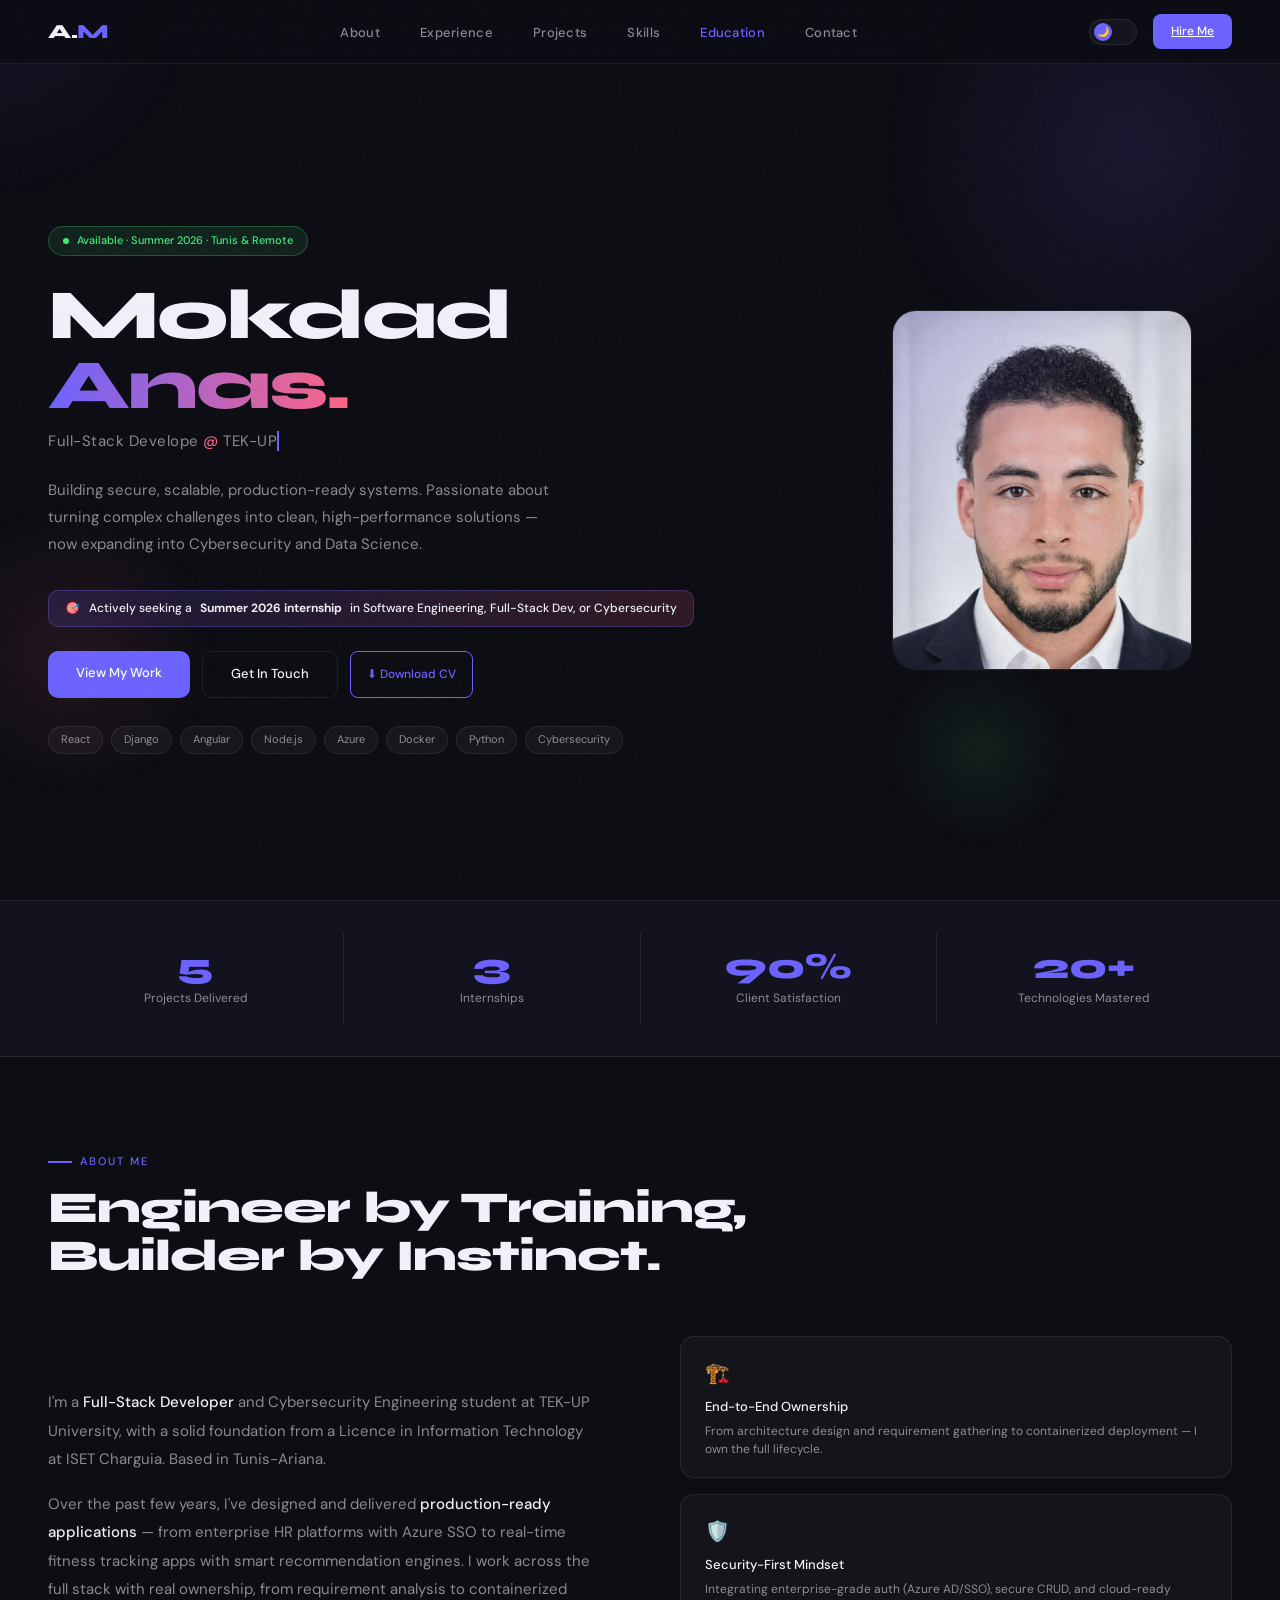
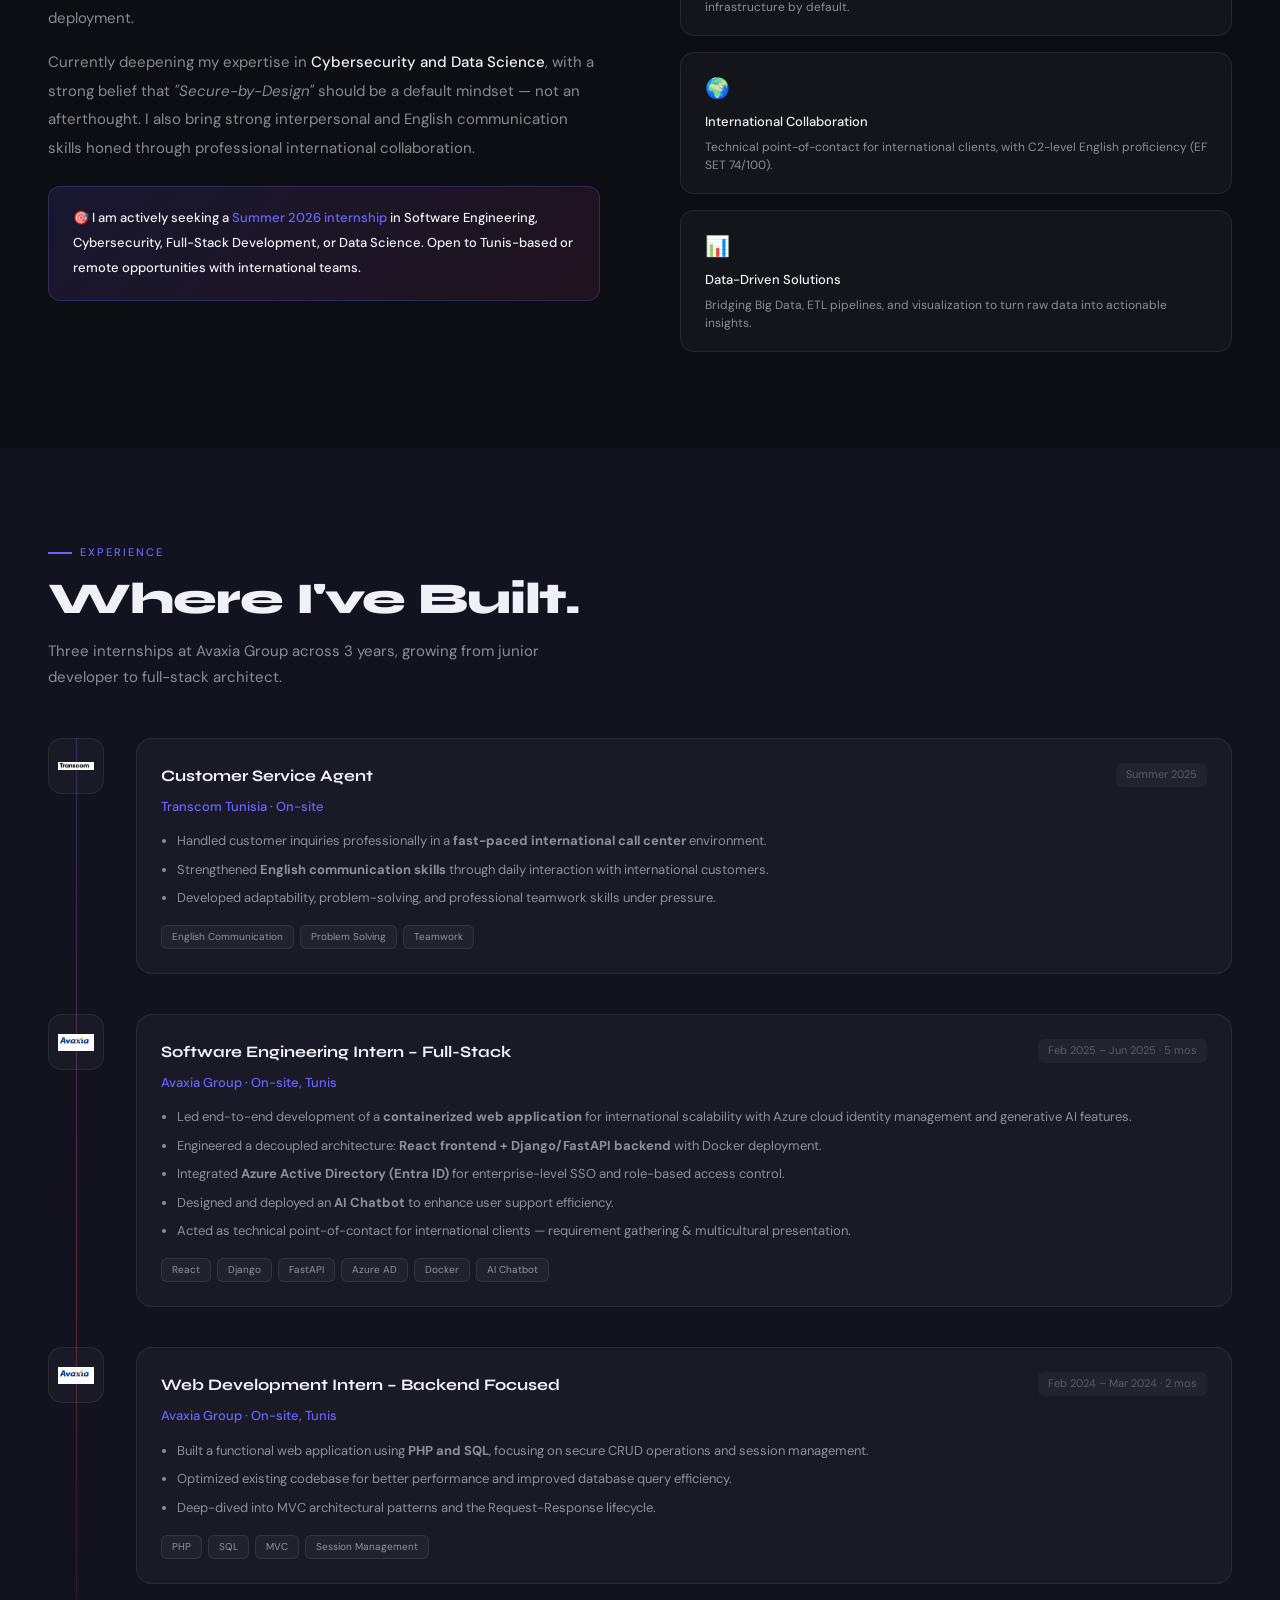
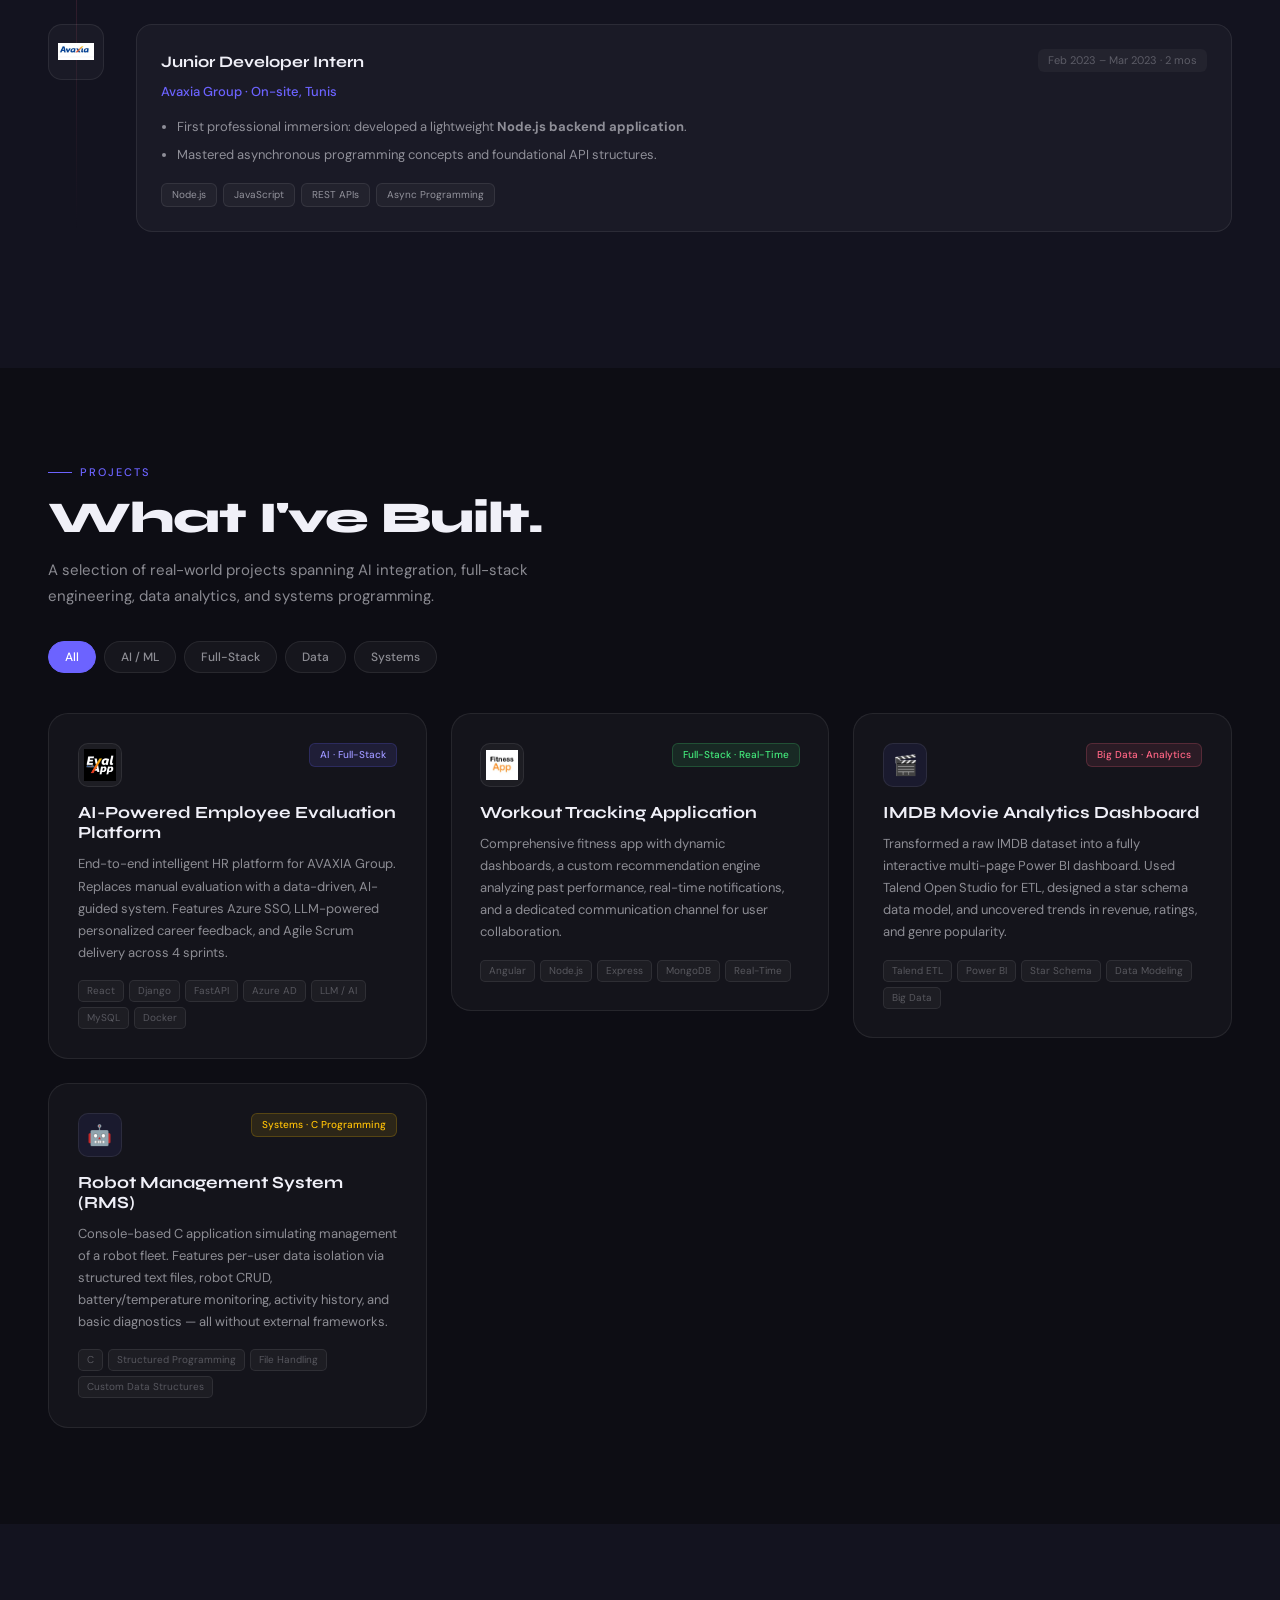
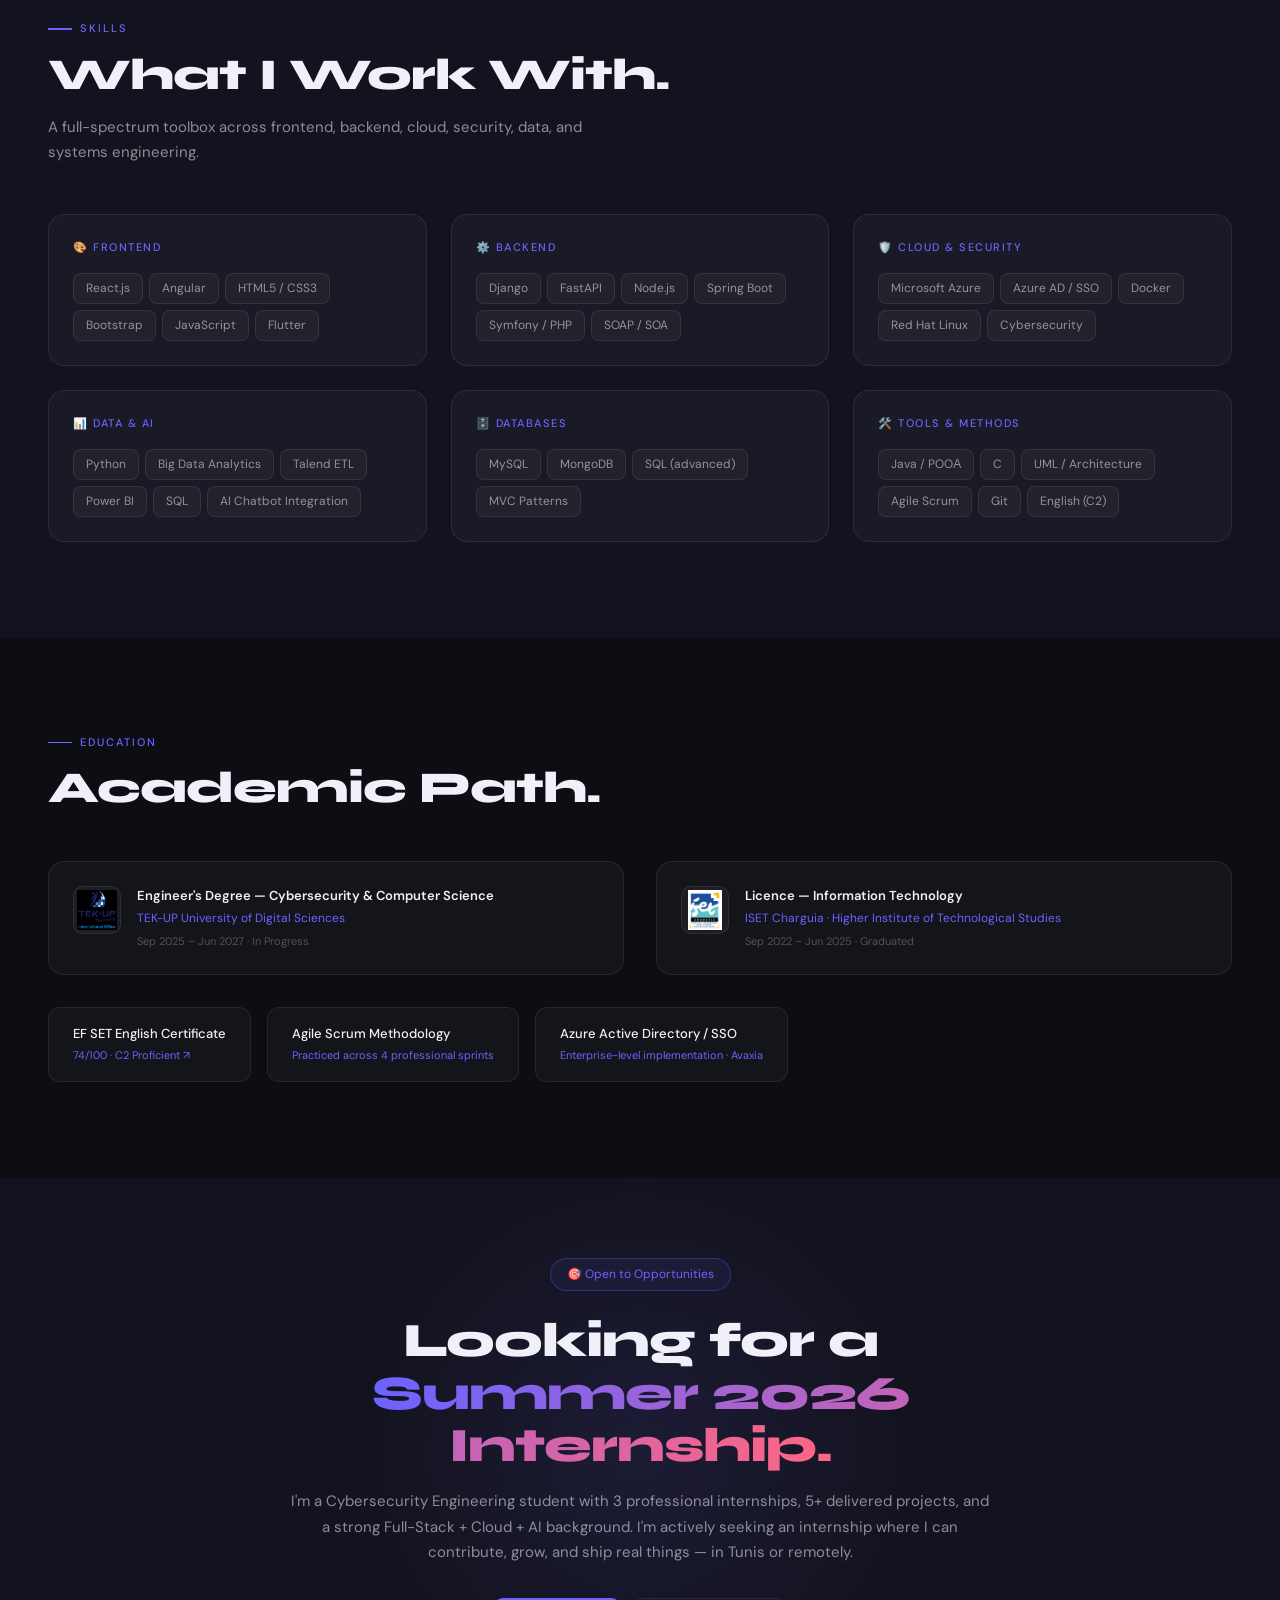
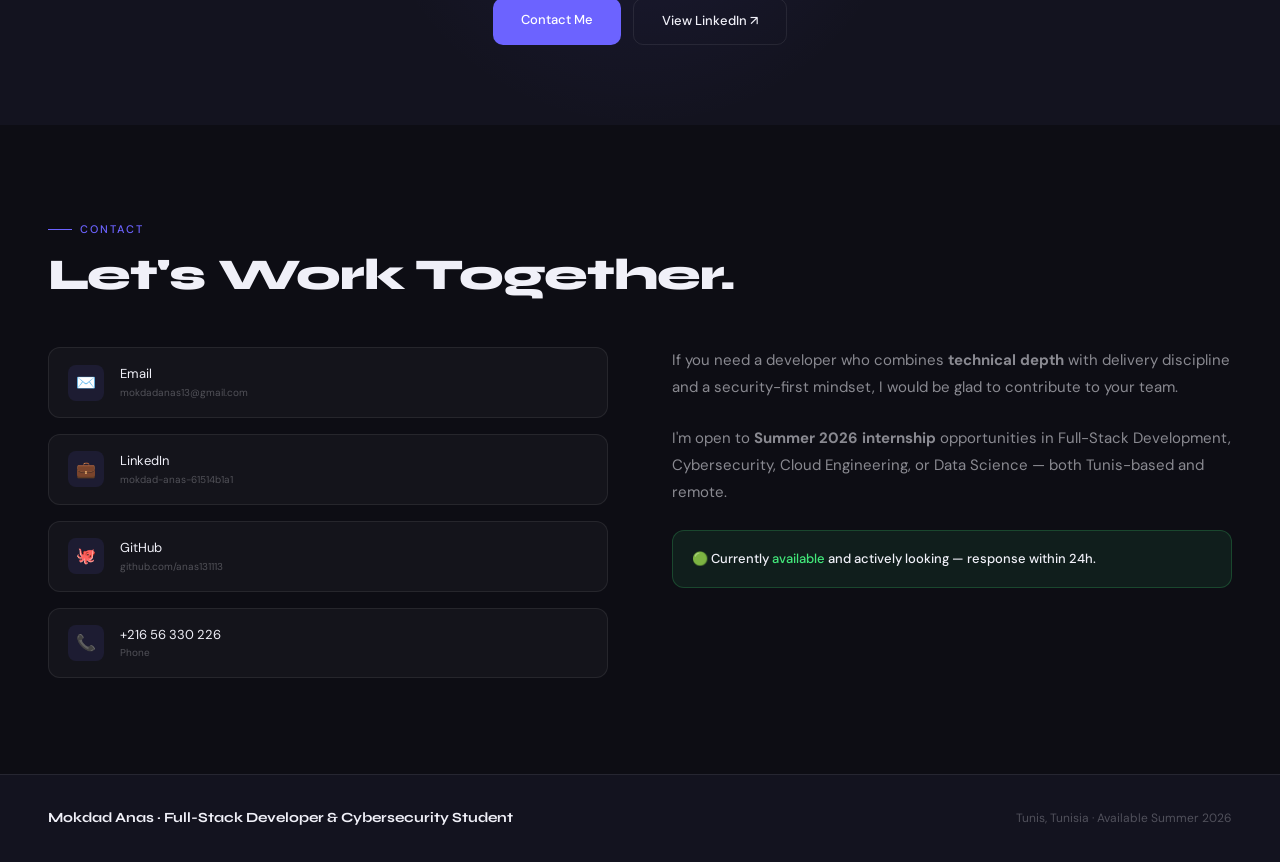
==== commit f9c94c08: "projects folder" ====
--- a/index.html
+++ b/index.html
@@ -249,7 +249,7 @@
     </div>
     <div class="projects-grid" id="projectsGrid">
 <!-- PROJECT 1 -->
-      <a href="proj1.html" style="text-decoration: none;">
+      <a href="projects/proj1.html" style="text-decoration: none;">
       <div class="project-card" data-cat="ai web">
         <div class="project-header">
           <div class="project-logo"><img src="[data-uri]" alt="EvalApp"/></div>
@@ -264,7 +264,7 @@
       </div>
       </a>
 
-            <a href="proj2.html" style="text-decoration: none;">
+            <a href="projects/proj2.html" style="text-decoration: none;">
 
       <div class="project-card" data-cat="web">
         <div class="project-header">
@@ -280,7 +280,7 @@
       </div>
         </a>
 
-              <a href="proj3.html" style="text-decoration: none;">
+              <a href="projects/proj3.html" style="text-decoration: none;">
 
       <div class="project-card" data-cat="data">
         <div class="project-header">
@@ -296,7 +296,7 @@
       </div>
               </a>
 
-            <a href="proj3.html" style="text-decoration: none;">
+            <a href="projects/proj4.html" style="text-decoration: none;">
 
       <div class="project-card" data-cat="sys">
         <div class="project-header">
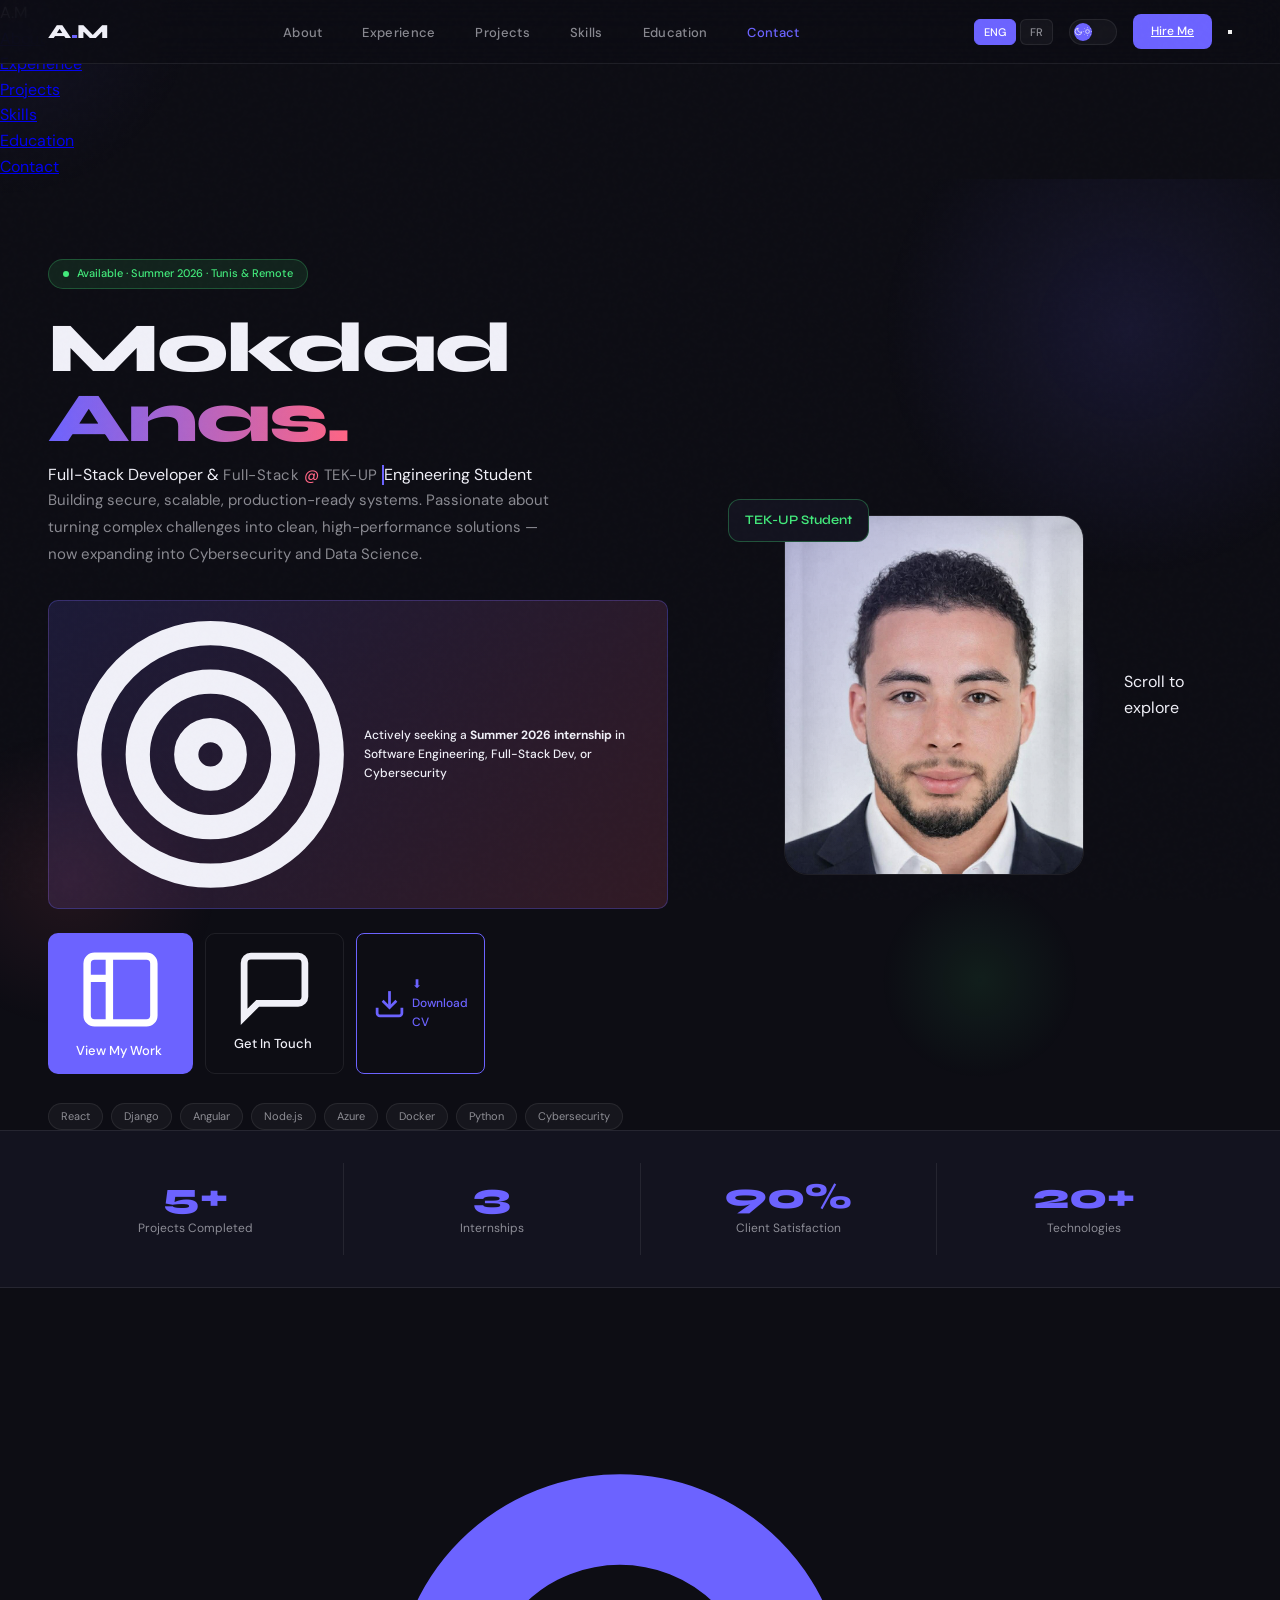
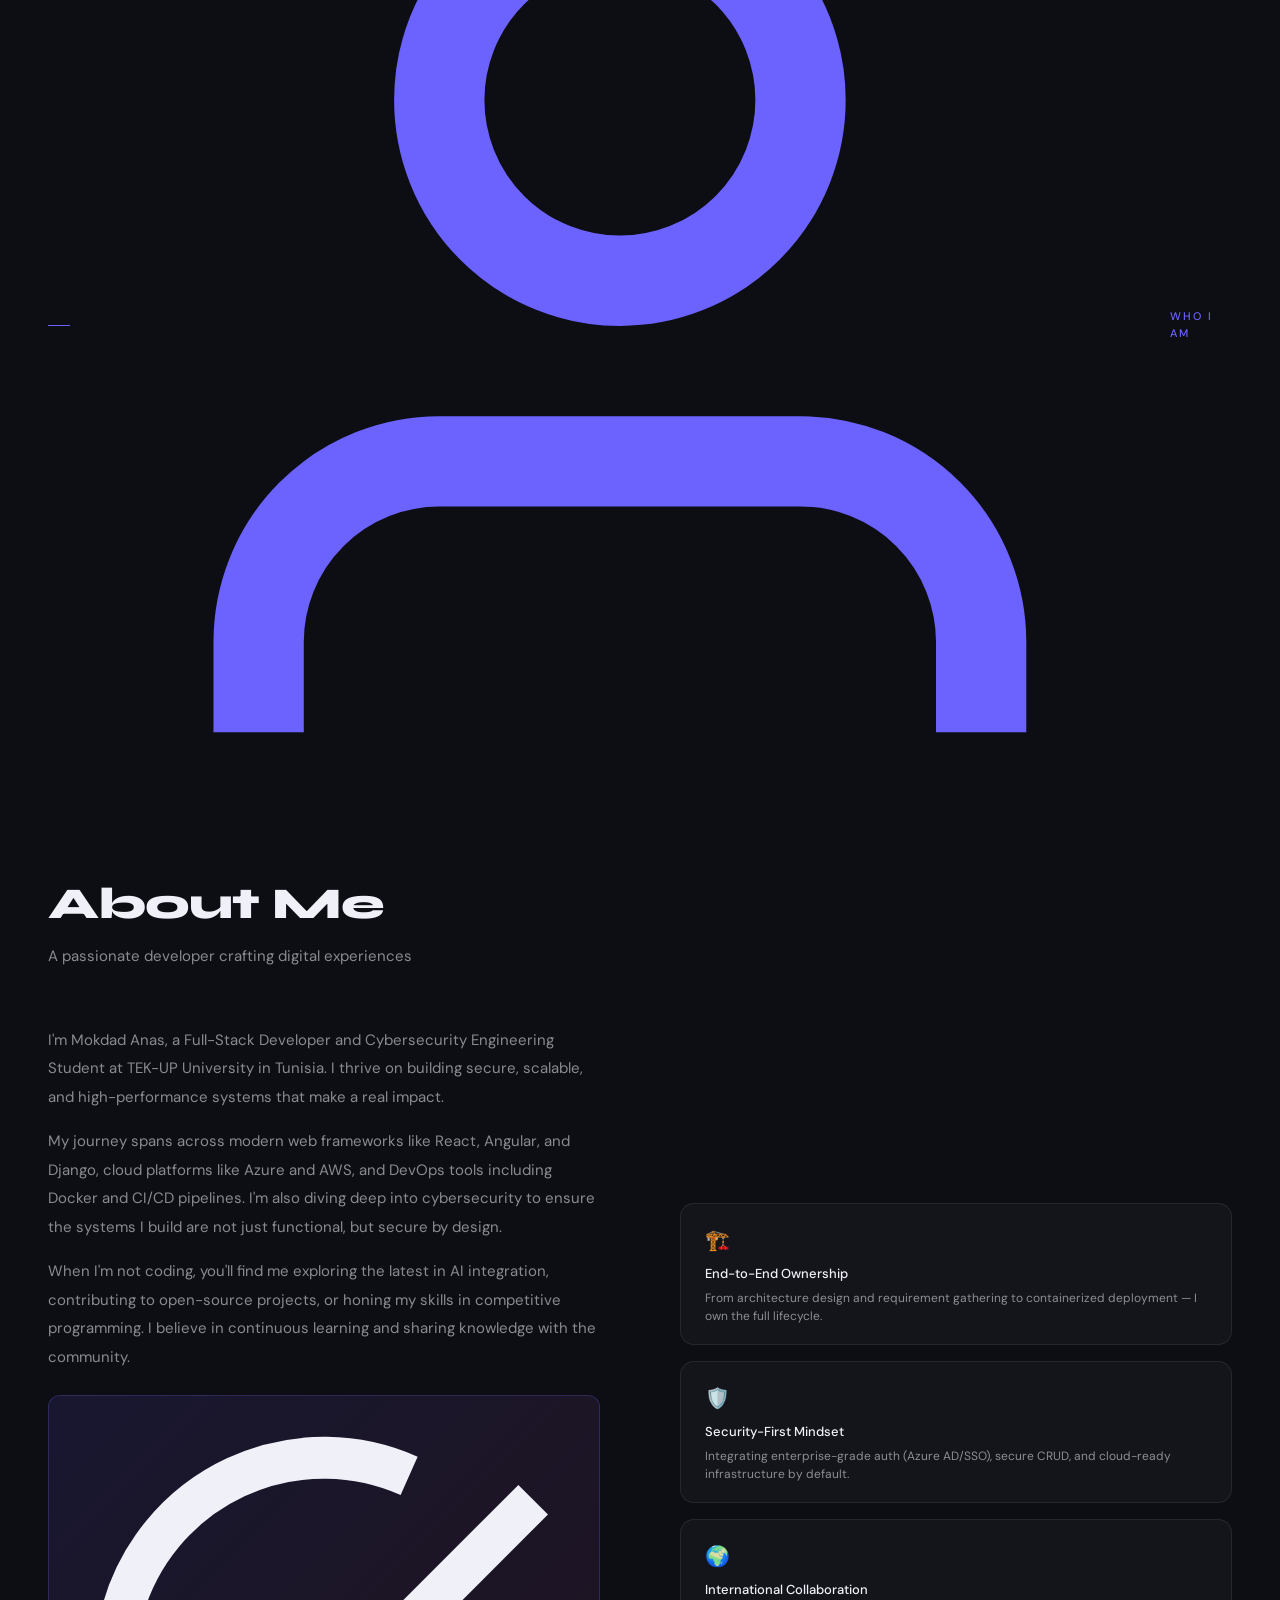
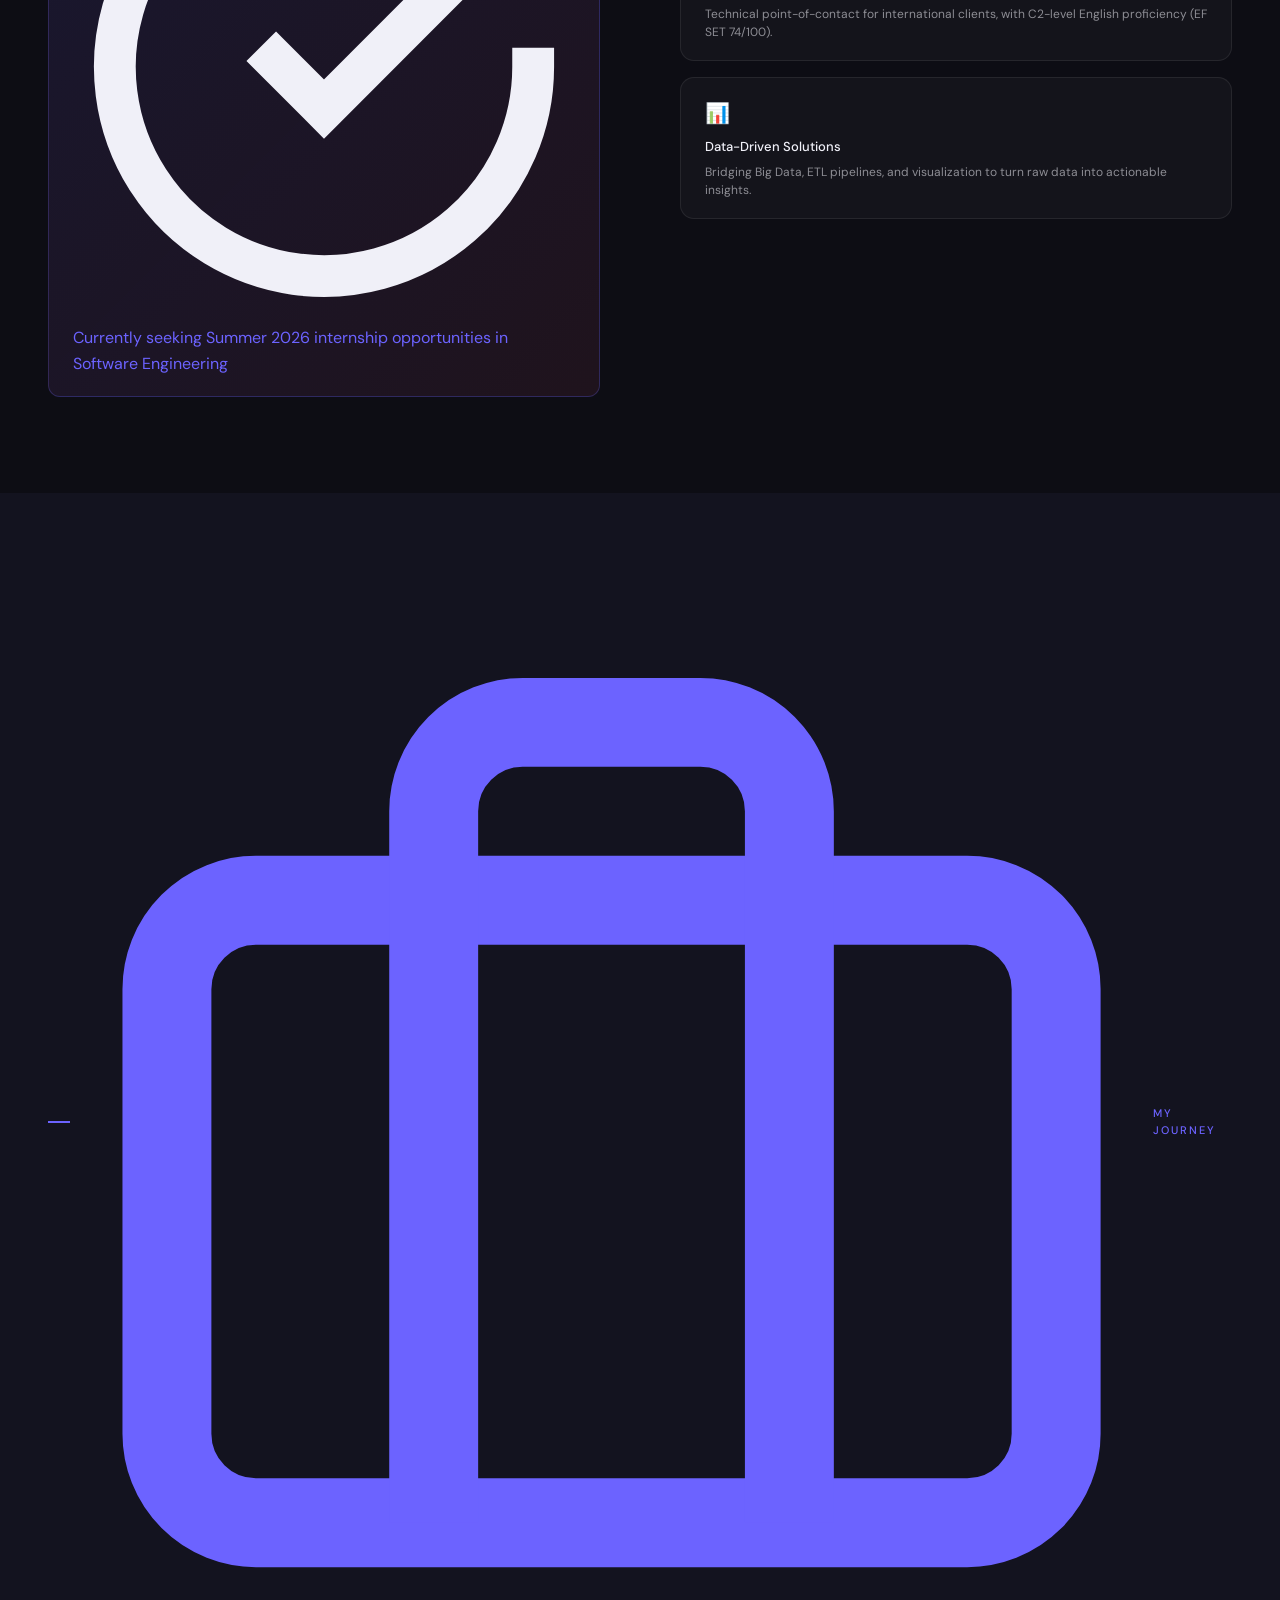
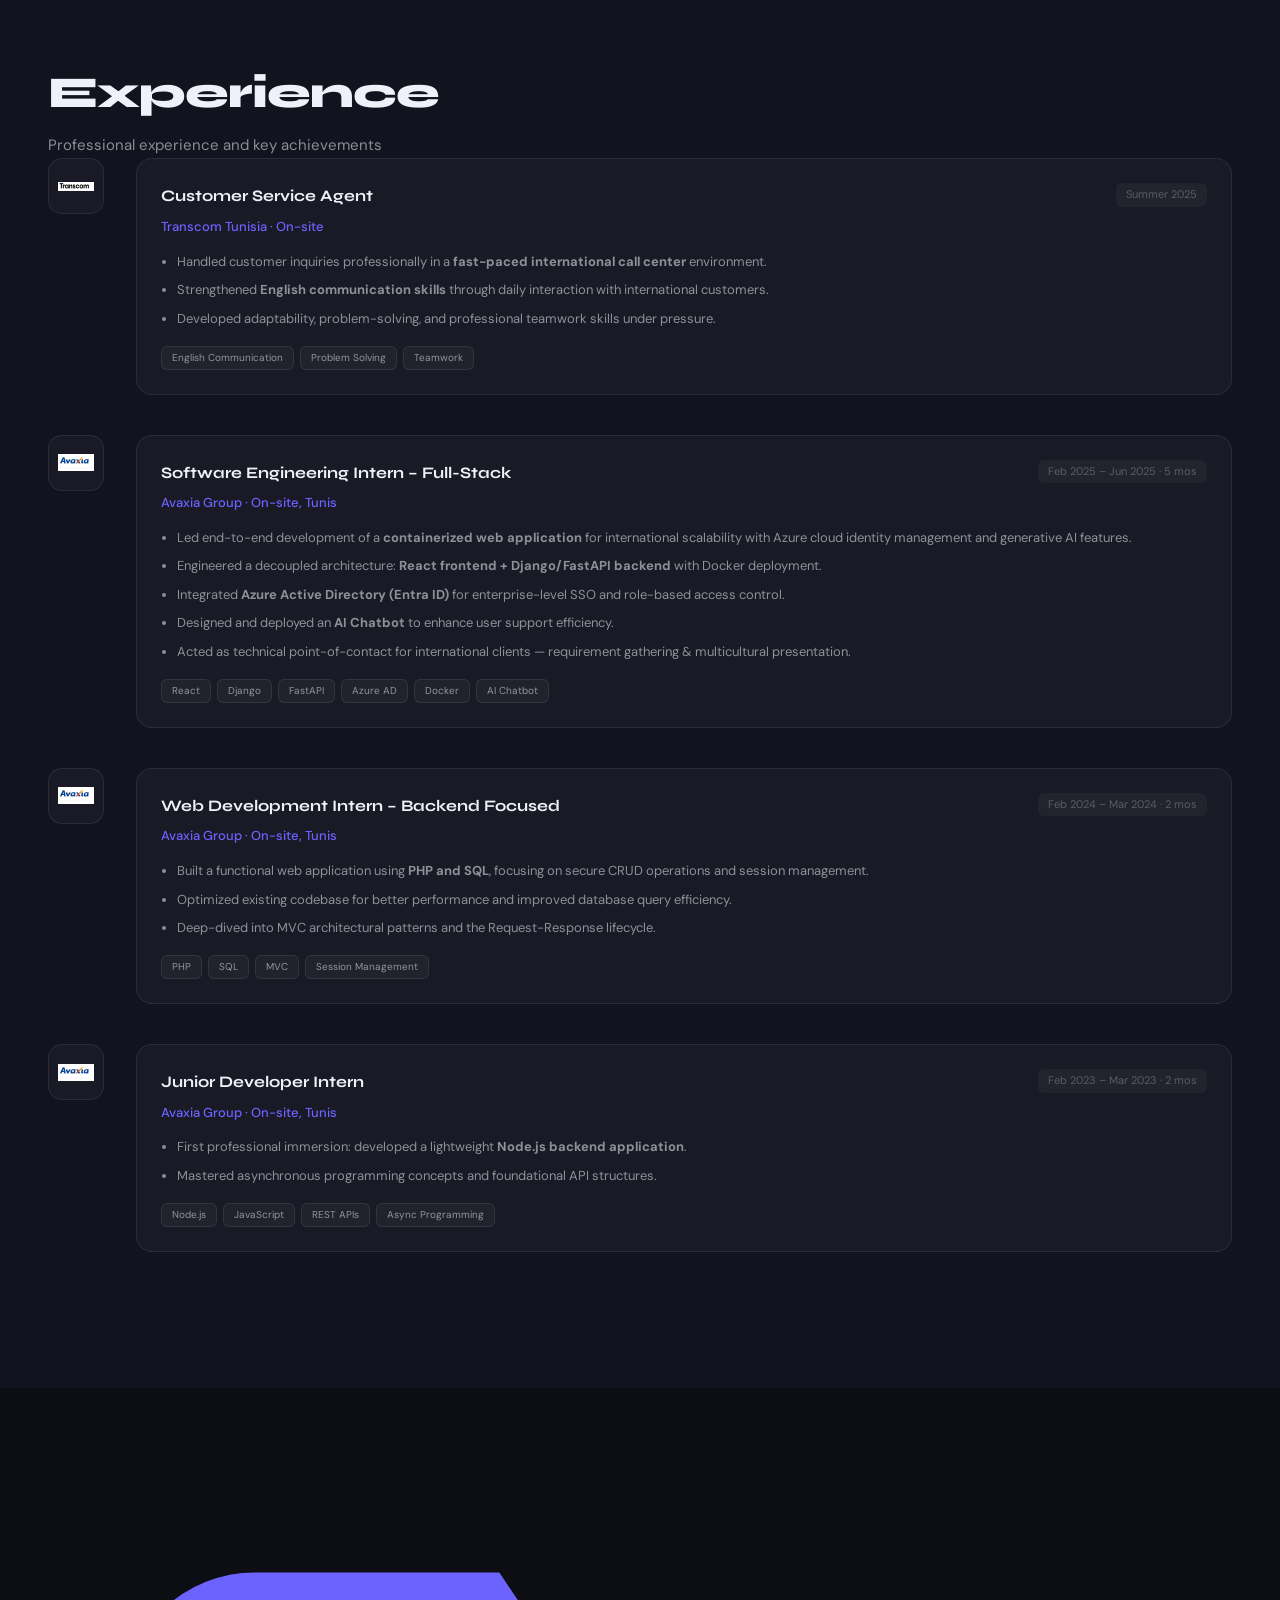
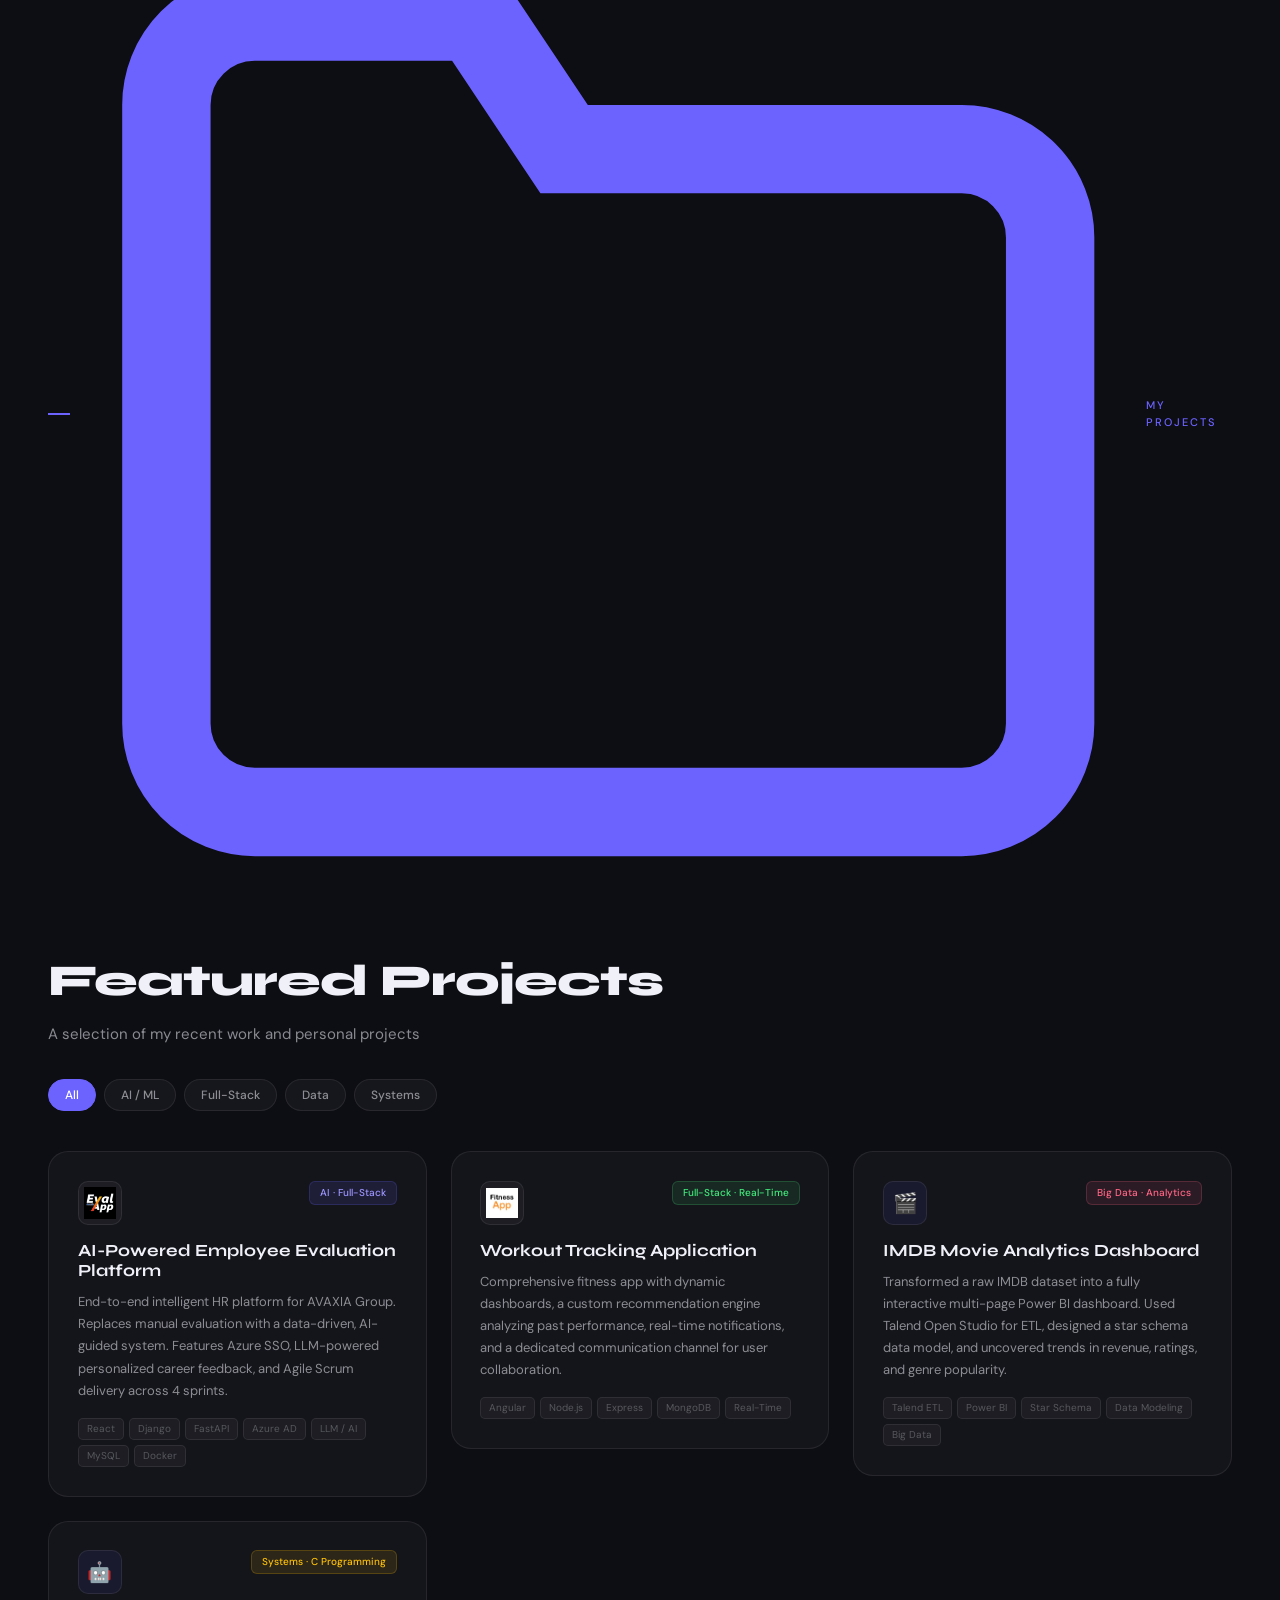
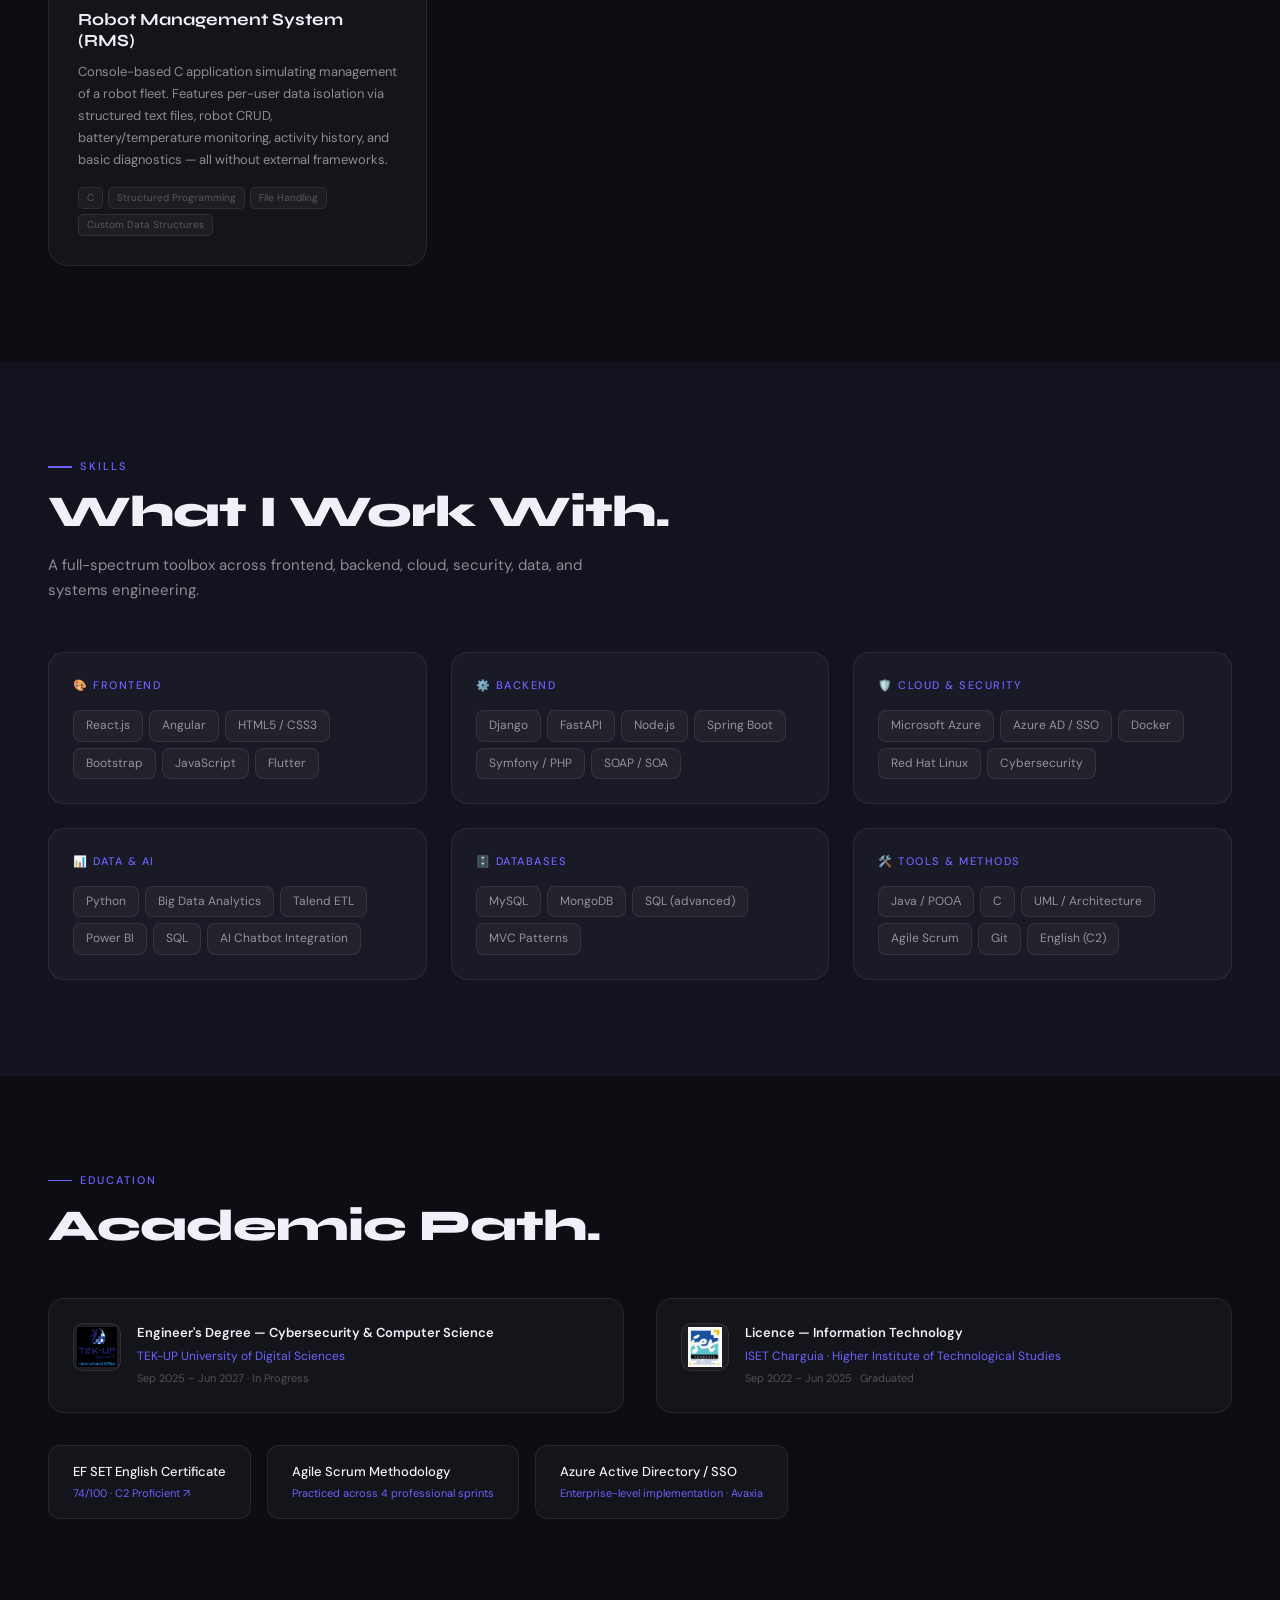
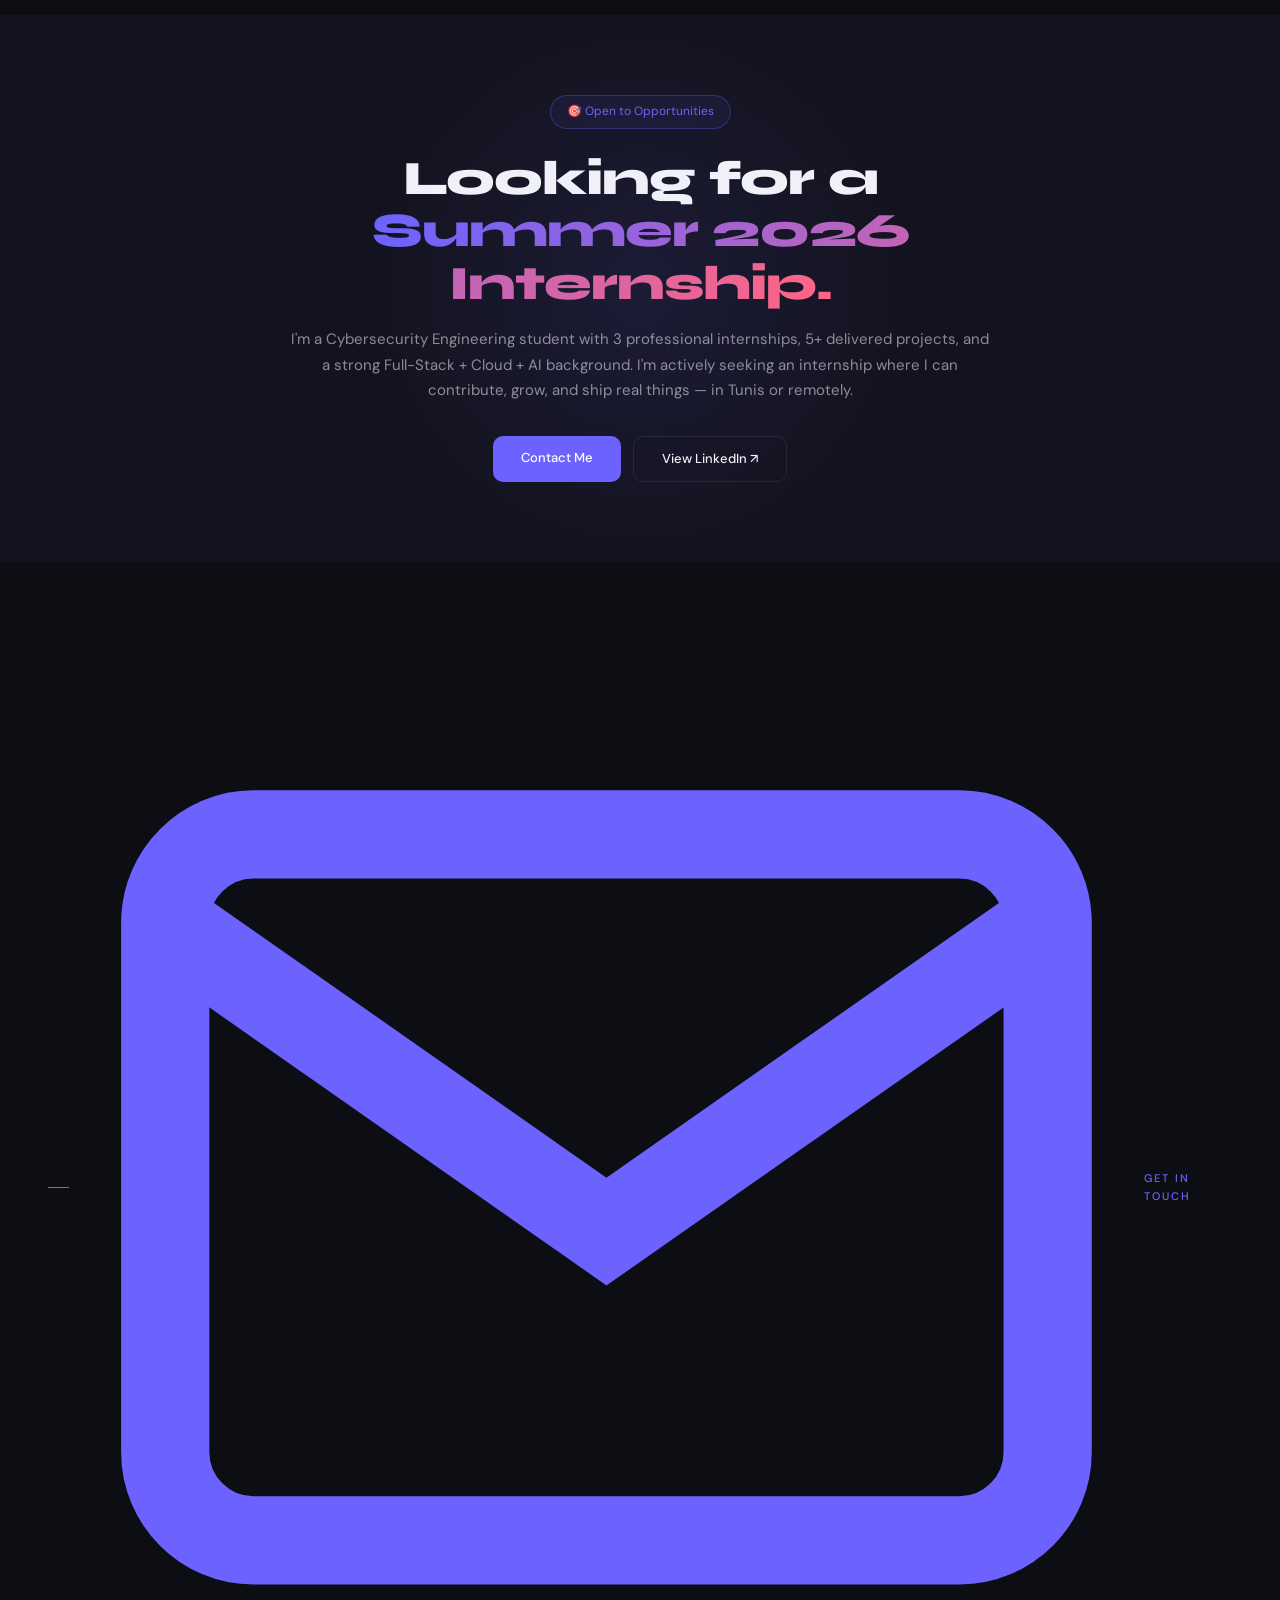
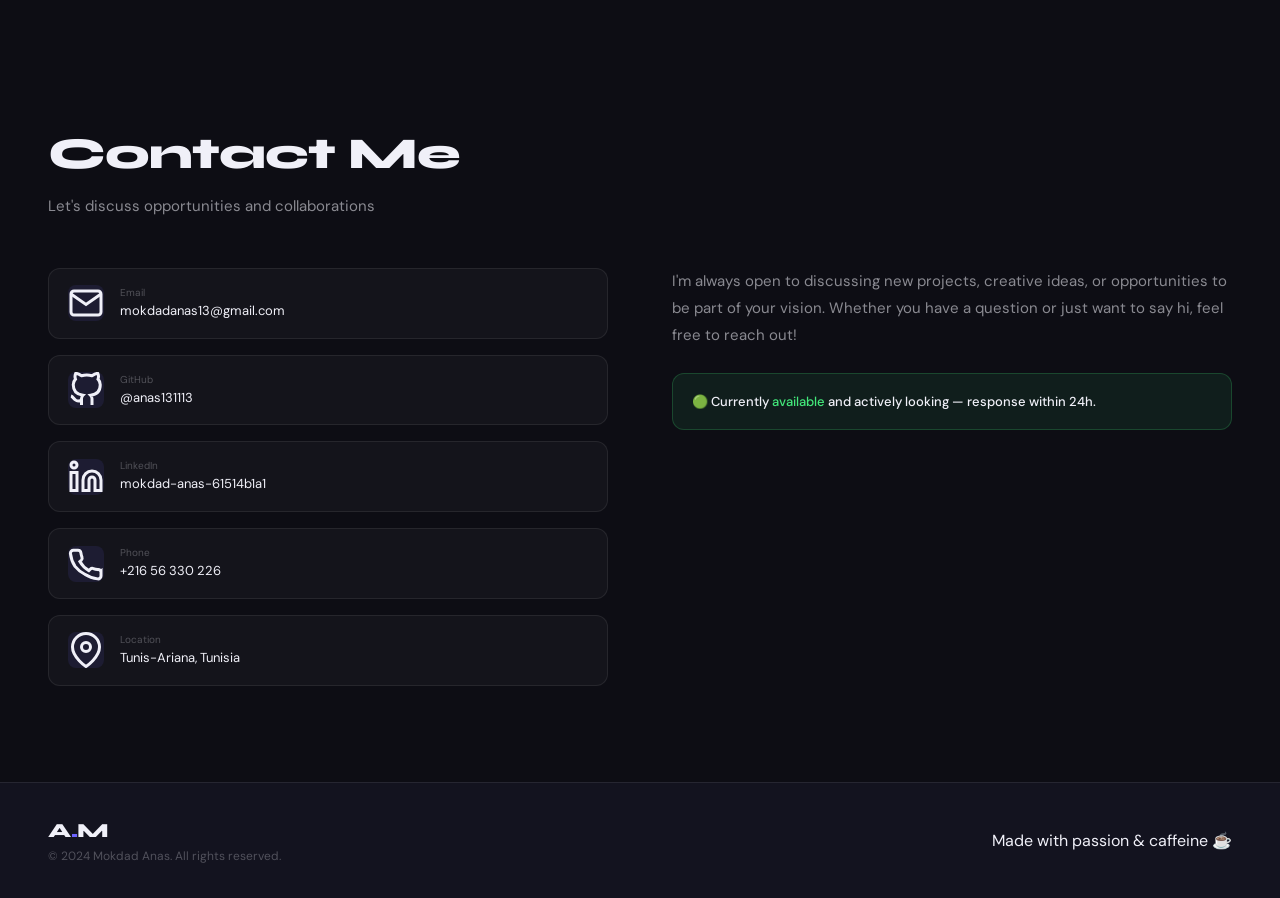
==== commit 42dd3ad4: "modif page html" ====
--- a/index.html
+++ b/index.html
@@ -1,62 +1,122 @@
 <!DOCTYPE html>
 <html lang="en" data-theme="dark">
 <head>
-<meta charset="UTF-8"/>
-<meta name="viewport" content="width=device-width,initial-scale=1.0"/>
-<title>Mokdad Anas — Full-Stack Developer & Cybersecurity Student</title>
-<link href="https://fonts.googleapis.com/css2?family=Syne:wght@400;500;600;700;800&family=DM+Sans:ital,opsz,wght@0,9..40,300;0,9..40,400;0,9..40,500;1,9..40,300&display=swap" rel="stylesheet"/>
-<link rel="stylesheet" href="style.css">
+  <meta charset="UTF-8"/>
+  <meta name="viewport" content="width=device-width,initial-scale=1.0"/>
+  <title>Mokdad Anas — Full-Stack Developer & Cybersecurity Student</title>
+  <meta name="description" content="Portfolio of Mokdad Anas - Full-Stack Developer and Cybersecurity Engineering Student at TEK-UP"/>
+
+  <!-- Fonts -->
+  <link href="https://fonts.googleapis.com/css2?family=Syne:wght@400;500;600;700;800&family=DM+Sans:ital,opsz,wght@0,9..40,300;0,9..40,400;0,9..40,500;1,9..40,300&display=swap" rel="stylesheet"/>
+
+  <!-- Styles -->
+  <link rel="stylesheet" href="style.css"/>
 </head>
 <body>
 
+<!-- CURSOR GLOW -->
 <div class="cursor-glow" id="cursorGlow"></div>
+
+<!-- LOADER -->
+<div class="loader" id="loader">
+  <div class="loader-content">
+    <div class="loader-logo">A.M</div>
+    <div class="loader-bar">
+      <div class="loader-progress" id="loaderProgress"></div>
+    </div>
+  </div>
+</div>
 
 <!-- NAV -->
 <nav id="mainNav">
-  <a class="nav-logo" href="#hero">A.<span>M</span></a>
+  <a class="nav-logo" href="#hero">A<span>.</span>M</a>
   <ul class="nav-links">
-    <li><a href="#about">About</a></li>
-    <li><a href="#experience">Experience</a></li>
-    <li><a href="#projects">Projects</a></li>
-    <li><a href="#skills">Skills</a></li>
-    <li><a href="#education">Education</a></li>
-    <li><a href="#contact">Contact</a></li>
+    <li><a href="#about" data-i18n="nav.about">About</a></li>
+    <li><a href="#experience" data-i18n="nav.experience">Experience</a></li>
+    <li><a href="#projects" data-i18n="nav.projects">Projects</a></li>
+    <li><a href="#skills" data-i18n="nav.skills">Skills</a></li>
+    <li><a href="#education" data-i18n="nav.education">Education</a></li>
+    <li><a href="#contact" data-i18n="nav.contact">Contact</a></li>
   </ul>
   <div class="nav-right">
- 
-
+    <div class="lang-switcher">
+      <button class="lang-btn active" id="langEN">ENG</button>
+      <button class="lang-btn" id="langFR">FR</button>
+    </div>
     <div class="theme-toggle" onclick="toggleTheme()" title="Toggle theme">
-      <div class="toggle-thumb" id="themeThumb">🌙</div>
-    </div>
-    <a class="hire-btn" href="#contact">Hire Me</a>
+      <div class="toggle-thumb" id="themeThumb">
+        <svg class="theme-icon moon" viewBox="0 0 24 24" fill="none" stroke="currentColor" stroke-width="2"><path d="M21 12.79A9 9 0 1 1 11.21 3 7 7 0 0 0 21 12.79z"/></svg>
+        <svg class="theme-icon sun" viewBox="0 0 24 24" fill="none" stroke="currentColor" stroke-width="2"><circle cx="12" cy="12" r="5"/><line x1="12" y1="1" x2="12" y2="3"/><line x1="12" y1="21" x2="12" y2="23"/><line x1="4.22" y1="4.22" x2="5.64" y2="5.64"/><line x1="18.36" y1="18.36" x2="19.78" y2="19.78"/><line x1="1" y1="12" x2="3" y2="12"/><line x1="21" y1="12" x2="23" y2="12"/><line x1="4.22" y1="19.78" x2="5.64" y2="18.36"/><line x1="18.36" y1="5.64" x2="19.78" y2="4.22"/></svg>
+      </div>
+    </div>
+    <a class="hire-btn" href="#contact" data-i18n="nav.hire">Hire Me</a>
+    <button class="mobile-menu-toggle" id="mobileMenuToggle" aria-label="Toggle menu">
+      <span></span><span></span><span></span>
+    </button>
   </div>
 </nav>
+
+<!-- MOBILE NAV -->
+<div class="mobile-nav-overlay" id="mobileNavOverlay">
+  <ul class="mobile-nav-links">
+    <li><a href="#about" data-i18n="nav.about">About</a></li>
+    <li><a href="#experience" data-i18n="nav.experience">Experience</a></li>
+    <li><a href="#projects" data-i18n="nav.projects">Projects</a></li>
+    <li><a href="#skills" data-i18n="nav.skills">Skills</a></li>
+    <li><a href="#education" data-i18n="nav.education">Education</a></li>
+    <li><a href="#contact" data-i18n="nav.contact">Contact</a></li>
+  </ul>
+</div>
 
 <!-- HERO -->
 <section id="hero">
   <div class="hero-bg-orb orb1"></div>
   <div class="hero-bg-orb orb2"></div>
   <div class="hero-bg-orb orb3"></div>
+  <div class="hero-particles" id="heroParticles"></div>
+
   <div class="hero-inner">
     <div class="hero-left">
       <div class="hero-badge">
         <div class="badge-pulse"></div>
-        Available · Summer 2026 · Tunis & Remote
-      </div>
-      <h1 class="hero-name">Mokdad<br/><span class="accent grad-text">Anas.</span></h1>
-      <div class="hero-title">
-        Full-Stack Developer &amp; <span>Cybersecurity</span> Engineering Student
-      </div>
-      <p class="hero-desc">
+        <span data-i18n="hero.availability">Available · Summer 2026 · Tunis &amp; Remote</span>
+      </div>
+
+      <h1 class="hero-name">
+        <span data-i18n="hero.name">Mokdad</span><br/>
+        <span class="accent grad-text" data-i18n="hero.surname">Anas.</span>
+      </h1>
+
+      <div class="hero-title-wrap">
+        <span data-i18n="hero.titlePrefix">Full-Stack Developer &amp;</span>
+        <span class="hero-title typewriter-text" id="typewriterTitle" data-i18n="hero.titleDefault">Cybersecurity</span>
+        <span data-i18n="hero.titleSuffix"> Engineering Student</span>
+      </div>
+
+      <p class="hero-desc" data-i18n="hero.description">
         Building secure, scalable, production-ready systems. Passionate about turning complex challenges into clean, high-performance solutions — now expanding into Cybersecurity and Data Science.
       </p>
+
       <div class="hero-internship-badge">
-        🎯 &nbsp; Actively seeking a <strong>Summer 2026 internship</strong> in Software Engineering, Full-Stack Dev, or Cybersecurity
-      </div>
+        <svg class="badge-icon" viewBox="0 0 24 24" fill="none" stroke="currentColor" stroke-width="2"><circle cx="12" cy="12" r="10"/><circle cx="12" cy="12" r="6"/><circle cx="12" cy="12" r="2"/></svg>
+        <span data-i18n="hero.internship">Actively seeking a <strong>Summer 2026 internship</strong> in Software Engineering, Full-Stack Dev, or Cybersecurity</span>
+      </div>
+
       <div class="hero-btns">
-        <a class="btn-primary" href="#projects">View My Work</a>
-        <a class="btn-outline" href="#contact">Get In Touch</a>
-        <a class="dl-cv-btn" href="https://drive.google.com/uc?export=download&id=1qLOl7U4m4RPKHNG6JJ98xX6xVeAY7WUO" download="CV_Mokdad_Anas.pdf" >⬇ Download CV</a>      </div>
+        <a class="btn-primary" href="#projects">
+          <svg viewBox="0 0 24 24" fill="none" stroke="currentColor" stroke-width="2"><rect x="3" y="3" width="18" height="18" rx="2"/><path d="M9 3v18M3 9h6"/></svg>
+          <span data-i18n="hero.viewWork">View My Work</span>
+        </a>
+        <a class="btn-outline" href="#contact">
+          <svg viewBox="0 0 24 24" fill="none" stroke="currentColor" stroke-width="2"><path d="M21 15a2 2 0 0 1-2 2H7l-4 4V5a2 2 0 0 1 2-2h14a2 2 0 0 1 2 2z"/></svg>
+          <span data-i18n="hero.getInTouch">Get In Touch</span>
+        </a>
+        <a class="dl-cv-btn" href="https://drive.google.com/uc?export=download&id=1qLOl7U4m4RPKHNG6JJ98xX6xVeAY7WUO" download="CV_Mokdad_Anas.pdf">
+          <svg viewBox="0 0 24 24" fill="none" stroke="currentColor" stroke-width="2"><path d="M21 15v4a2 2 0 0 1-2 2H5a2 2 0 0 1-2-2v-4"/><polyline points="7,10 12,15 17,10"/><line x1="12" y1="15" x2="12" y2="3"/></svg>
+          <span data-i18n="hero.downloadCV">⬇ Download CV</span>
+        </a>
+      </div>
+
       <div class="hero-tags">
         <span class="hero-tag">React</span>
         <span class="hero-tag">Django</span>
@@ -68,14 +128,22 @@
         <span class="hero-tag">Cybersecurity</span>
       </div>
     </div>
+
     <div class="hero-photo-wrap">
       <div class="photo-glow"></div>
-      
       <div class="hero-photo-frame">
         <img src="[data-uri]" alt="Mokdad Anas"/>
-      </div>
-      
-    </div>
+        <div class="photo-overlay"></div>
+      </div>
+      <div class="photo-badge-float2">
+        <div class="val" data-i18n="hero.engBadge">TEK-UP Student</div>
+      </div>
+    </div>
+  </div>
+
+  <div class="scroll-indicator">
+    <div class="scroll-mouse"><div class="scroll-wheel"></div></div>
+    <span data-i18n="hero.scroll">Scroll to explore</span>
   </div>
 </section>
 
@@ -83,20 +151,20 @@
 <div class="stats-bar">
   <div class="stats-inner">
     <div class="stat-item">
-      <div class="stat-num" data-target="5">0</div>
-      <div class="stat-label">Projects Delivered</div>
+      <div class="stat-num" data-target="5" data-suffix="+">0+</div>
+      <div class="stat-label" data-i18n="stats.projects">Projects Completed</div>
     </div>
     <div class="stat-item">
       <div class="stat-num" data-target="3">0</div>
       <div class="stat-label">Internships</div>
     </div>
     <div class="stat-item">
-      <div class="stat-num" data-target="90" data-suffix="%">0</div>
+      <div class="stat-num" data-target="90" data-suffix="%">0%</div>
       <div class="stat-label">Client Satisfaction</div>
     </div>
     <div class="stat-item">
-      <div class="stat-num" data-target="20" data-suffix="+">0</div>
-      <div class="stat-label">Technologies Mastered</div>
+      <div class="stat-num" data-target="20" data-suffix="+">0+</div>
+      <div class="stat-label" data-i18n="stats.tech">Technologies</div>
     </div>
   </div>
 </div>
@@ -104,15 +172,22 @@
 <!-- ABOUT -->
 <section id="about">
   <div class="section-inner">
-    <div class="section-tag reveal">About Me</div>
-    <h2 class="section-title reveal">Engineer by Training,<br/>Builder by Instinct.</h2>
+    <div class="section-header reveal">
+      <div class="section-tag">
+        <svg viewBox="0 0 24 24" fill="none" stroke="currentColor" stroke-width="2"><path d="M20 21v-2a4 4 0 0 0-4-4H8a4 4 0 0 0-4 4v2"/><circle cx="12" cy="7" r="4"/></svg>
+        <span data-i18n="about.sectionTag">Who I Am</span>
+      </div>
+      <h2 class="section-title" data-i18n="about.title">About Me</h2>
+      <p class="section-sub" data-i18n="about.subtitle">A passionate developer crafting digital experiences</p>
+    </div>
     <div class="about-grid">
-      <div class="about-text reveal">
-        <p>I'm a <span class="about-highlight">Full-Stack Developer</span> and Cybersecurity Engineering student at TEK-UP University, with a solid foundation from a Licence in Information Technology at ISET Charguia. Based in Tunis-Ariana.</p>
-        <p>Over the past few years, I've designed and delivered <span class="about-highlight">production-ready applications</span> — from enterprise HR platforms with Azure SSO to real-time fitness tracking apps with smart recommendation engines. I work across the full stack with real ownership, from requirement analysis to containerized deployment.</p>
-        <p>Currently deepening my expertise in <span class="about-highlight">Cybersecurity and Data Science</span>, with a strong belief that <em>"Secure-by-Design"</em> should be a default mindset — not an afterthought. I also bring strong interpersonal and English communication skills honed through professional international collaboration.</p>
-        <div class="about-internship-cta">
-          <p>🎯 I am actively seeking a <span>Summer 2026 internship</span> in Software Engineering, Cybersecurity, Full-Stack Development, or Data Science. Open to Tunis-based or remote opportunities with international teams.</p>
+      <div class="about-text reveal reveal-delay-1">
+        <p data-i18n="about.p1">I'm <span class="text-highlight">Mokdad Anas</span>, a Full-Stack Developer and Cybersecurity Engineering Student at <span class="text-accent">TEK-UP University</span> in Tunisia. I thrive on building secure, scalable, and high-performance systems that make a real impact.</p>
+        <p data-i18n="about.p2">My journey spans across modern web frameworks like <span class="text-highlight">React, Angular, and Django</span>, cloud platforms like <span class="text-accent">Azure and AWS</span>, and DevOps tools including <span class="text-highlight">Docker and CI/CD pipelines</span>. I'm also diving deep into cybersecurity to ensure the systems I build are not just functional, but secure by design.</p>
+        <p data-i18n="about.p3">When I'm not coding, you'll find me exploring the latest in AI integration, contributing to open-source projects, or honing my skills in competitive programming. I believe in continuous learning and sharing knowledge with the community.</p>
+        <div class="about-internship-cta reveal reveal-delay-2">
+          <svg viewBox="0 0 24 24" fill="none" stroke="currentColor" stroke-width="2"><path d="M22 11.08V12a10 10 0 1 1-5.93-9.14"/><polyline points="22,4 12,14.01 9,11.01"/></svg>
+          <span data-i18n="about.cta">Currently seeking Summer 2026 internship opportunities in Software Engineering </span>
         </div>
       </div>
       <div class="about-right reveal reveal-delay-2">
@@ -144,13 +219,16 @@
 <!-- EXPERIENCE -->
 <section id="experience">
   <div class="section-inner">
-    <div class="section-tag reveal">Experience</div>
-    <h2 class="section-title reveal">Where I've Built.</h2>
-    <p class="section-sub reveal">Three internships at Avaxia Group across 3 years, growing from junior developer to full-stack architect.</p>
-    <div class="exp-timeline">
-
-
-       <div class="exp-item">
+    <div class="section-header reveal">
+      <div class="section-tag">
+        <svg viewBox="0 0 24 24" fill="none" stroke="currentColor" stroke-width="2"><rect x="2" y="7" width="20" height="14" rx="2" ry="2"/><path d="M16 21V5a2 2 0 0 0-2-2h-4a2 2 0 0 0-2 2v16"/></svg>
+        <span data-i18n="experience.sectionTag">My Journey</span>
+      </div>
+      <h2 class="section-title" data-i18n="experience.title">Experience</h2>
+      <p class="section-sub" data-i18n="experience.subtitle">Professional experience and key achievements</p>
+    </div>
+
+   <div class="exp-item">
         <div class="exp-dot"><img src="[data-uri]" alt="Transcom"/></div>
         <div class="exp-content">
           <div class="exp-header">
@@ -232,14 +310,21 @@
 
     </div>
   </div>
+  </div>
 </section>
 
 <!-- PROJECTS -->
 <section id="projects">
   <div class="section-inner">
-    <div class="section-tag reveal">Projects</div>
-    <h2 class="section-title reveal">What I've Built.</h2>
-    <p class="section-sub reveal">A selection of real-world projects spanning AI integration, full-stack engineering, data analytics, and systems programming.</p>
+    <div class="section-header reveal">
+      <div class="section-tag">
+        <svg viewBox="0 0 24 24" fill="none" stroke="currentColor" stroke-width="2"><path d="M22 19a2 2 0 0 1-2 2H4a2 2 0 0 1-2-2V5a2 2 0 0 1 2-2h5l2 3h9a2 2 0 0 1 2 2z"/></svg>
+        <span data-i18n="projects.sectionTag">My Projects</span>
+      </div>
+      <h2 class="section-title" data-i18n="projects.title">Featured Projects</h2>
+      <p class="section-sub" data-i18n="projects.subtitle">A selection of my recent work and personal projects</p>
+    </div>
+
     <div class="projects-filter reveal">
       <button class="filter-btn active" onclick="filterProjects('all', this)">All</button>
       <button class="filter-btn" onclick="filterProjects('ai', this)">AI / ML</button>
@@ -247,14 +332,15 @@
       <button class="filter-btn" onclick="filterProjects('data', this)">Data</button>
       <button class="filter-btn" onclick="filterProjects('sys', this)">Systems</button>
     </div>
+
     <div class="projects-grid" id="projectsGrid">
 <!-- PROJECT 1 -->
-      <a href="projects/proj1.html" style="text-decoration: none;">
+            <a href="#" style="text-decoration: none;">
       <div class="project-card" data-cat="ai web">
         <div class="project-header">
           <div class="project-logo"><img src="[data-uri]" alt="EvalApp"/></div>
           <span class="project-cat cat-ai">AI · Full-Stack</span>
-        </div>
+          </div>
         <div class="project-title">AI-Powered Employee Evaluation Platform</div>
         <div class="project-desc">End-to-end intelligent HR platform for AVAXIA Group. Replaces manual evaluation with a data-driven, AI-guided system. Features Azure SSO, LLM-powered personalized career feedback, and Agile Scrum delivery across 4 sprints.</div>
         <div class="project-chips">
@@ -264,7 +350,7 @@
       </div>
       </a>
 
-            <a href="projects/proj2.html" style="text-decoration: none;">
+            <a href="#" style="text-decoration: none;">
 
       <div class="project-card" data-cat="web">
         <div class="project-header">
@@ -280,7 +366,7 @@
       </div>
         </a>
 
-              <a href="projects/proj3.html" style="text-decoration: none;">
+            <a href="#" style="text-decoration: none;">
 
       <div class="project-card" data-cat="data">
         <div class="project-header">
@@ -296,7 +382,7 @@
       </div>
               </a>
 
-            <a href="projects/proj4.html" style="text-decoration: none;">
+            <a href="#" style="text-decoration: none;">
 
       <div class="project-card" data-cat="sys">
         <div class="project-header">
@@ -373,6 +459,7 @@
   </div>
 </section>
 
+
 <!-- EDUCATION -->
 <section id="education">
   <div class="section-inner">
@@ -436,45 +523,61 @@
 <!-- CONTACT -->
 <section id="contact">
   <div class="section-inner">
-    <div class="section-tag reveal">Contact</div>
-    <h2 class="section-title reveal">Let's Work Together.</h2>
+    <div class="section-header reveal">
+      <div class="section-tag">
+        <svg viewBox="0 0 24 24" fill="none" stroke="currentColor" stroke-width="2"><path d="M4 4h16c1.1 0 2 .9 2 2v12c0 1.1-.9 2-2 2H4c-1.1 0-2-.9-2-2V6c0-1.1.9-2 2-2z"/><polyline points="22,6 12,13 2,6"/></svg>
+        <span data-i18n="contact.sectionTag">Get In Touch</span>
+      </div>
+      <h2 class="section-title" data-i18n="contact.title">Contact Me</h2>
+      <p class="section-sub" data-i18n="contact.subtitle">Let's discuss opportunities and collaborations</p>
+    </div>
+
     <div class="contact-grid">
       <div class="contact-links reveal">
-        <a class="contact-link" href="mailto:mokdadanas13@gmail.com">
-          <div class="contact-link-icon">✉️</div>
-          <div>
-            <div class="contact-link-text">Email</div>
-            <div class="contact-link-label">mokdadanas13@gmail.com</div>
-          </div>
-        </a>
-        <a class="contact-link" href="https://www.linkedin.com/in/mokdad-anas-61514b1a1/" target="_blank">
-          <div class="contact-link-icon">💼</div>
-          <div>
-            <div class="contact-link-text">LinkedIn</div>
-            <div class="contact-link-label">mokdad-anas-61514b1a1</div>
-          </div>
-        </a>
-        <a class="contact-link" href="https://github.com/anas131113" target="_blank">
-          <div class="contact-link-icon">🐙</div>
-          <div>
-            <div class="contact-link-text">GitHub</div>
-            <div class="contact-link-label">github.com/anas131113</div>
-          </div>
-        </a>
-        <a class="contact-link" href="tel:+21656330226">
-          <div class="contact-link-icon">📞</div>
-          <div>
-            <div class="contact-link-text">+216 56 330 226</div>
+        <a href="mailto:mokdadanas13@gmail.com" class="contact-link">
+          <div class="contact-link-icon"><svg viewBox="0 0 24 24" fill="none" stroke="currentColor" stroke-width="2"><path d="M4 4h16c1.1 0 2 .9 2 2v12c0 1.1-.9 2-2 2H4c-1.1 0-2-.9-2-2V6c0-1.1.9-2 2-2z"/><polyline points="22,6 12,13 2,6"/></svg></div>
+          <div class="contact-link-text">
+            <div class="contact-link-label" data-i18n="contact.emailLabel">Email</div>
+            <div class="contact-link-value">mokdadanas13@gmail.com</div>
+          </div>
+        </a>
+        <a href="https://github.com/anas131113" target="_blank" class="contact-link">
+          <div class="contact-link-icon"><svg viewBox="0 0 24 24" fill="none" stroke="currentColor" stroke-width="2"><path d="M9 19c-5 1.5-5-2.5-7-3m14 6v-3.87a3.37 3.37 0 0 0-.94-2.61c3.14-.35 6.44-1.54 6.44-7A5.44 5.44 0 0 0 20 4.77 5.07 5.07 0 0 0 19.91 1S18.73.65 16 2.48a13.38 13.38 0 0 0-7 0C6.27.65 5.09 1 5.09 1A5.07 5.07 0 0 0 5 4.77a5.44 5.44 0 0 0-1.5 3.78c0 5.42 3.3 6.61 6.44 7A3.37 3.37 0 0 0 9 18.13V22"/></svg></div>
+          <div class="contact-link-text">
+            <div class="contact-link-label" data-i18n="contact.githubLabel">GitHub</div>
+            <div class="contact-link-value">@anas131113</div>
+          </div>
+        </a>
+        <a href="https://www.linkedin.com/in/mokdad-anas-61514b1a1/" target="_blank" class="contact-link">
+          <div class="contact-link-icon"><svg viewBox="0 0 24 24" fill="none" stroke="currentColor" stroke-width="2"><path d="M16 8a6 6 0 0 1 6 6v7h-4v-7a2 2 0 0 0-2-2 2 2 0 0 0-2 2v7h-4v-7a6 6 0 0 1 6-6z"/><rect x="2" y="9" width="4" height="12"/><circle cx="4" cy="4" r="2"/></svg></div>
+          <div class="contact-link-text">
+            <div class="contact-link-label" data-i18n="contact.linkedinLabel">LinkedIn</div>
+            <div class="contact-link-value">mokdad-anas-61514b1a1</div>
+          </div>
+        </a>
+        <a href="tel:+21656330226" class="contact-link">
+          <div class="contact-link-icon"><svg viewBox="0 0 24 24" fill="none" stroke="currentColor" stroke-width="2"><path d="M22 16.92v3a2 2 0 0 1-2.18 2 19.79 19.79 0 0 1-8.63-3.07A19.5 19.5 0 0 1 4.69 13.6 19.79 19.79 0 0 1 1.61 5 2 2 0 0 1 3.6 2.87h3a2 2 0 0 1 2 1.72c.127.96.361 1.903.7 2.81a2 2 0 0 1-.45 2.11L7.91 10.4a16 16 0 0 0 6 6l.91-.91a2 2 0 0 1 2.11-.45c.907.339 1.85.573 2.81.7A2 2 0 0 1 21.92 17z"/></svg></div>
+          <div class="contact-link-text">
             <div class="contact-link-label">Phone</div>
-          </div>
-        </a>
-      </div>
-      <div class="contact-right reveal reveal-delay-2">
-        <p>If you need a developer who combines <strong>technical depth</strong> with delivery discipline and a security-first mindset, I would be glad to contribute to your team.</p>
-        <p>I'm open to <strong>Summer 2026 internship</strong> opportunities in Full-Stack Development, Cybersecurity, Cloud Engineering, or Data Science — both Tunis-based and remote.</p>
+            <div class="contact-link-value">+216 56 330 226</div>
+          </div>
+        </a>
+        <a href="#" class="contact-link">
+          <div class="contact-link-icon"><svg viewBox="0 0 24 24" fill="none" stroke="currentColor" stroke-width="2"><path d="M21 10c0 7-9 13-9 13s-9-6-9-13a9 9 0 0 1 18 0z"/><circle cx="12" cy="10" r="3"/></svg></div>
+          <div class="contact-link-text">
+            <div class="contact-link-label" data-i18n="contact.locationLabel">Location</div>
+            <div class="contact-link-value">Tunis-Ariana, Tunisia</div>
+          </div>
+        </a>
+      </div>
+
+      <div class="contact-right reveal reveal-delay-1">
+        <p data-i18n="contact.description">I'm always open to discussing new projects, creative ideas, or opportunities to be part of your vision. Whether you have a question or just want to say hi, feel free to reach out!</p>
         <div class="contact-avail">
+           
           <p>🟢 Currently <span>available</span> and actively looking — response within 24h.</p>
-        </div>
+       
+      
       </div>
     </div>
   </div>
@@ -483,11 +586,16 @@
 <!-- FOOTER -->
 <footer>
   <div class="footer-inner">
-    <div class="footer-name">Mokdad Anas · Full-Stack Developer & Cybersecurity Student</div>
-    <div class="footer-copy">Tunis, Tunisia · Available Summer 2026</div>
+    <div class="footer-left">
+      <a class="nav-logo" href="#hero">A<span>.</span>M</a>
+      <p class="footer-copy" data-i18n="footer.copyright">© 2024 Mokdad Anas. All rights reserved.</p>
+    </div>
+    <div class="footer-right">
+      <p class="footer-made" data-i18n="footer.made">Made with passion &amp; caffeine ☕</p>
+    </div>
   </div>
 </footer>
 
 <script src="script.js"></script>
 </body>
-</html>+</html>
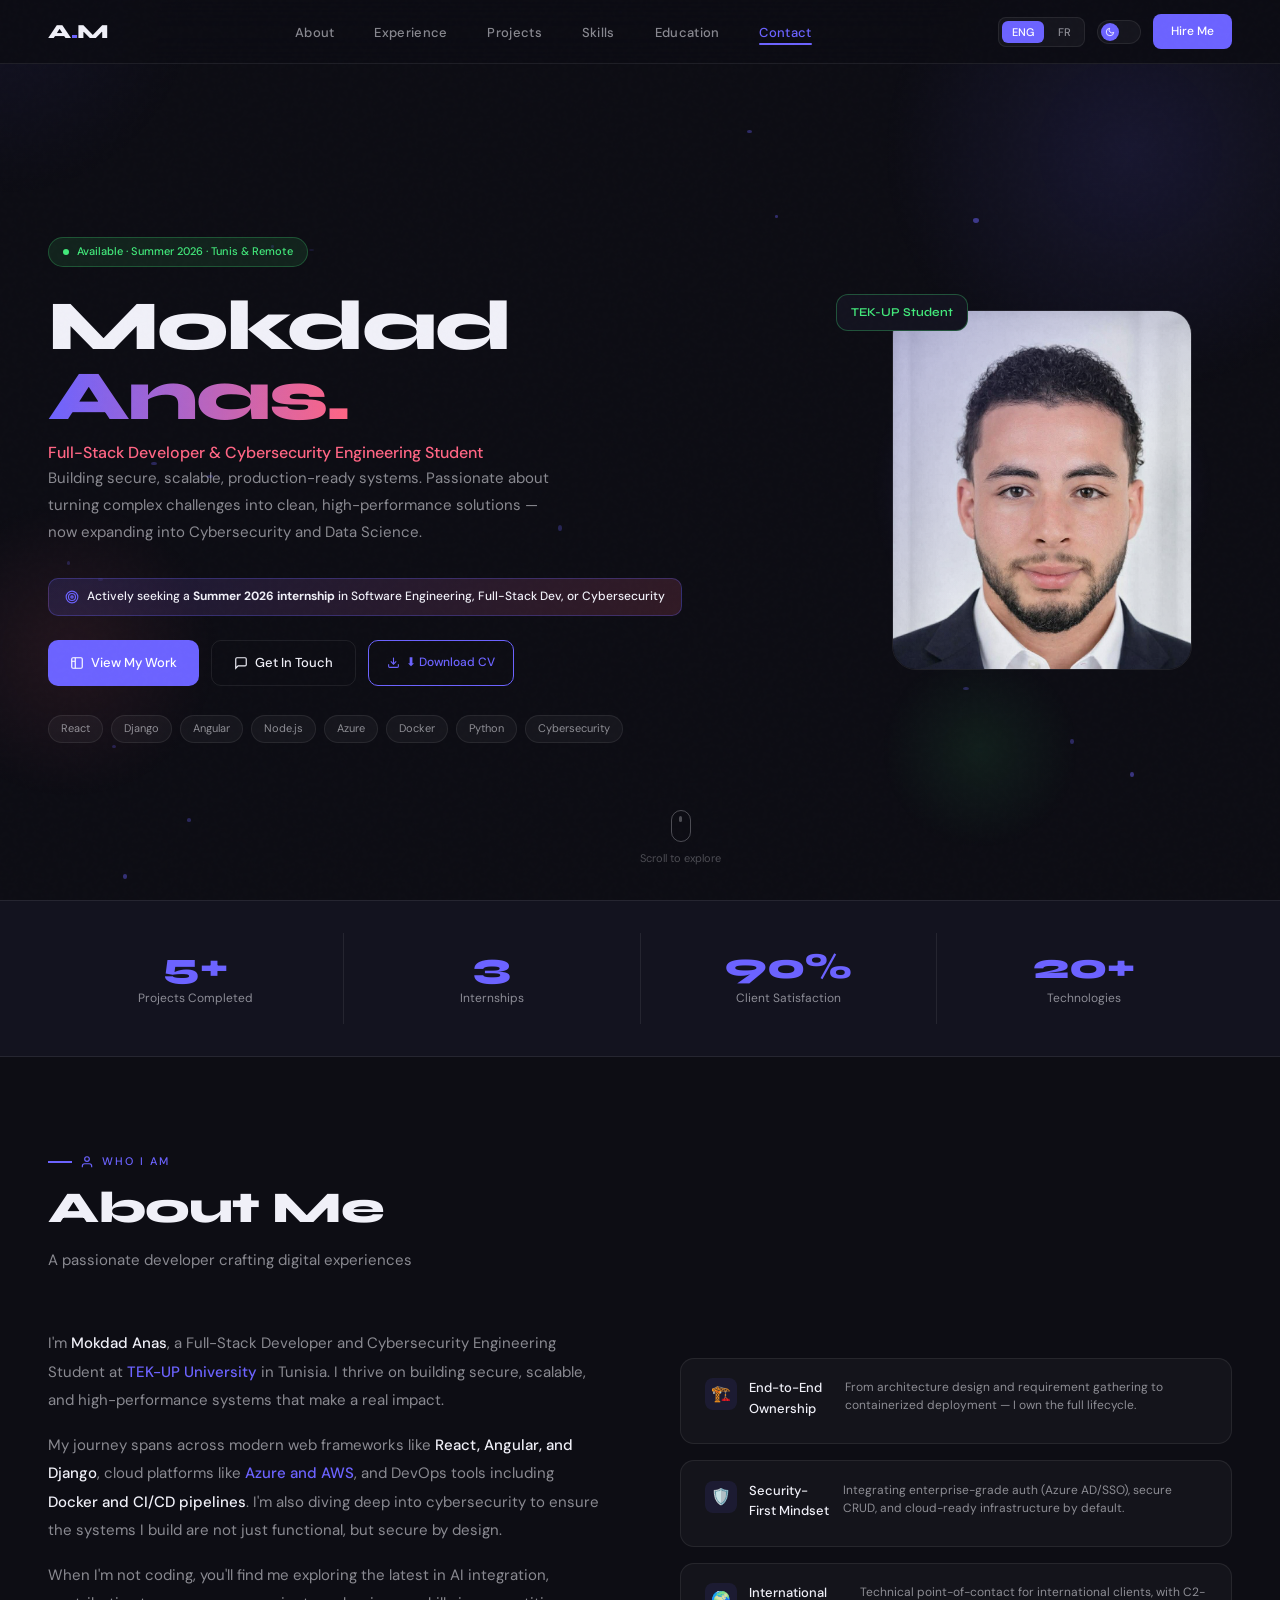
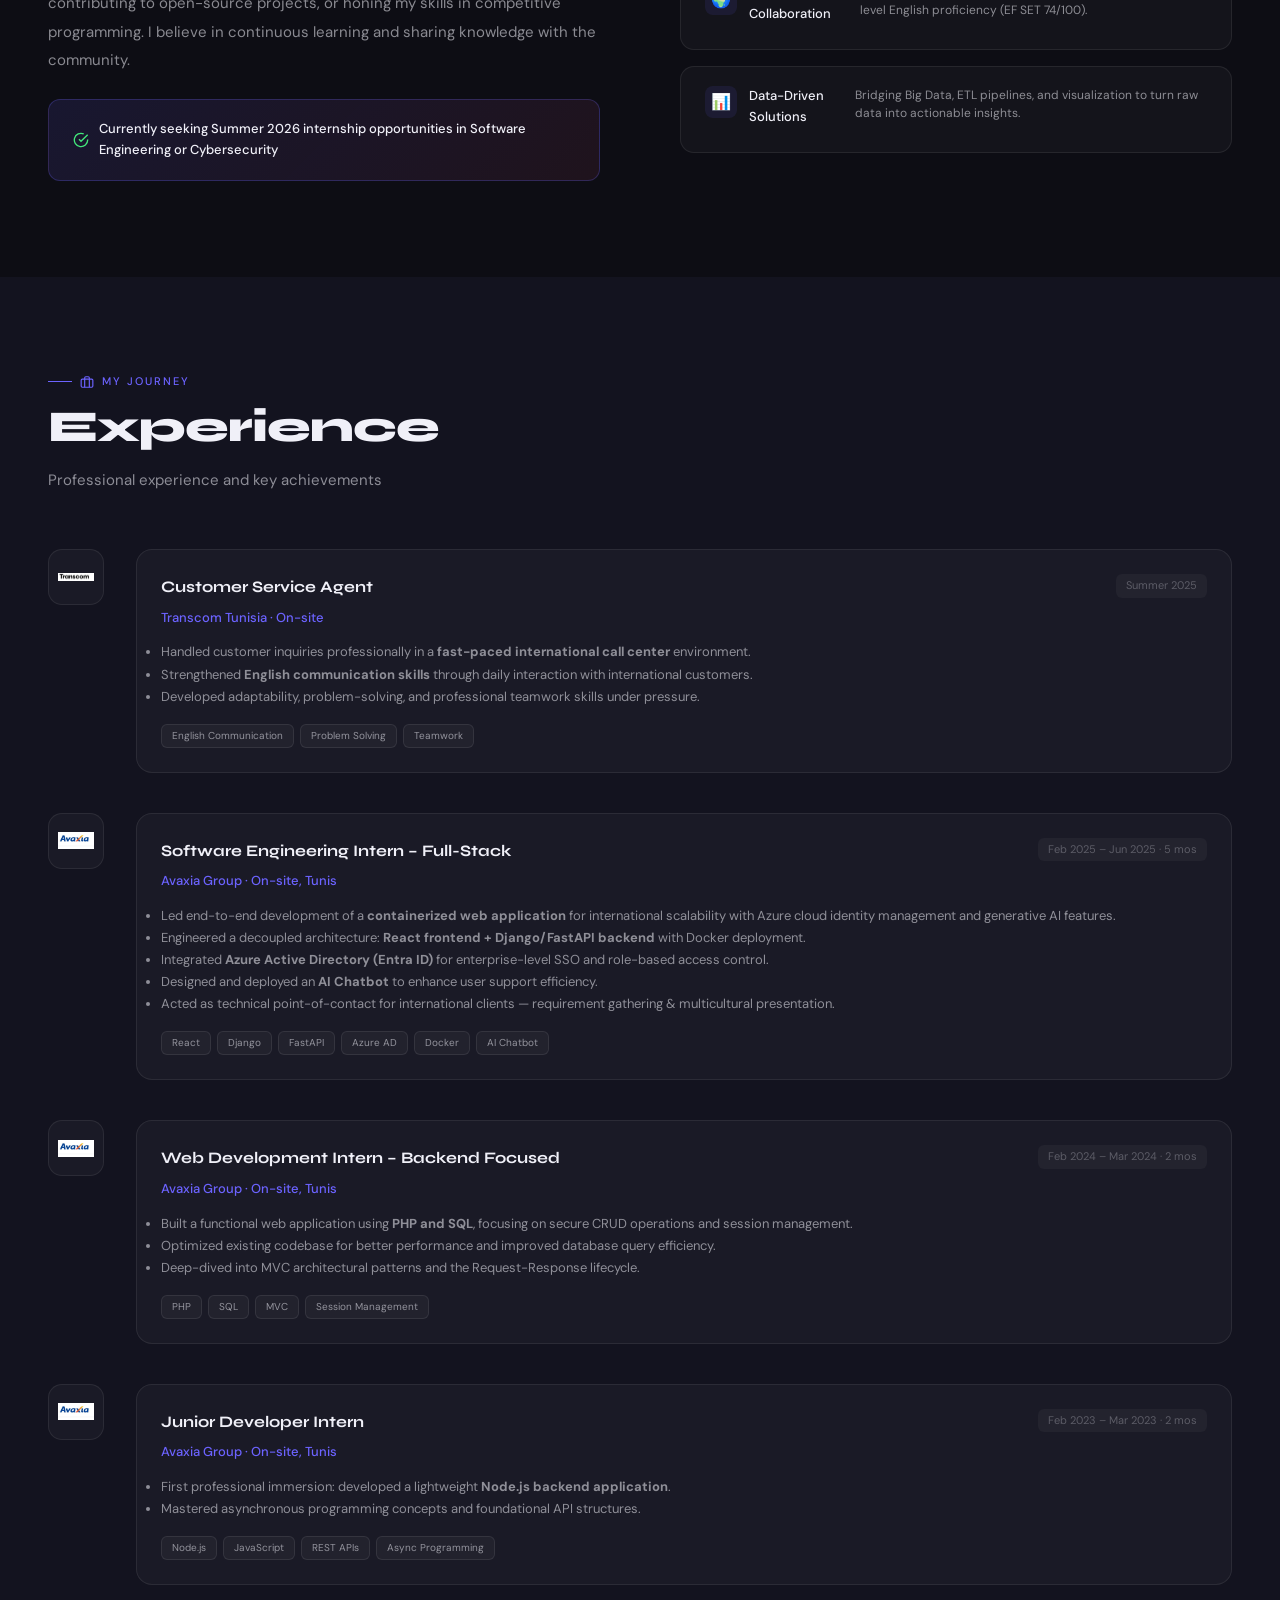
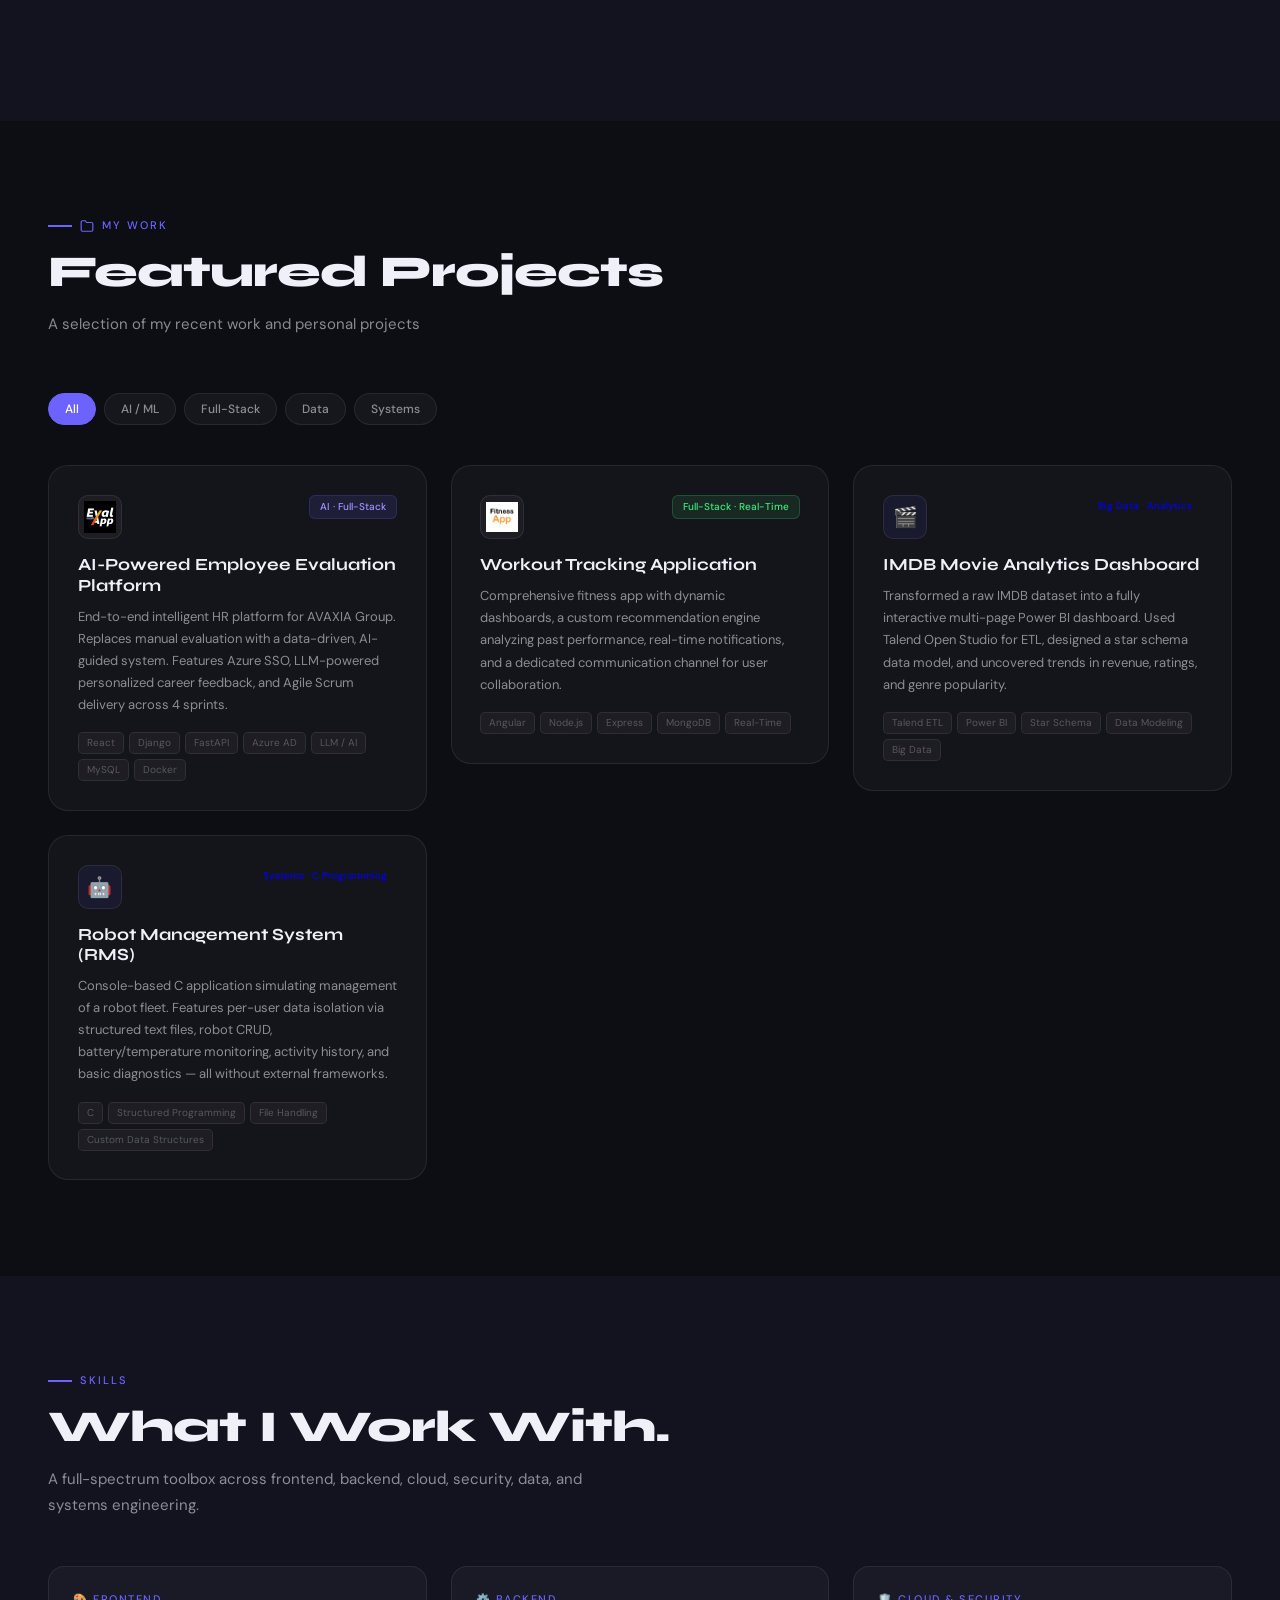
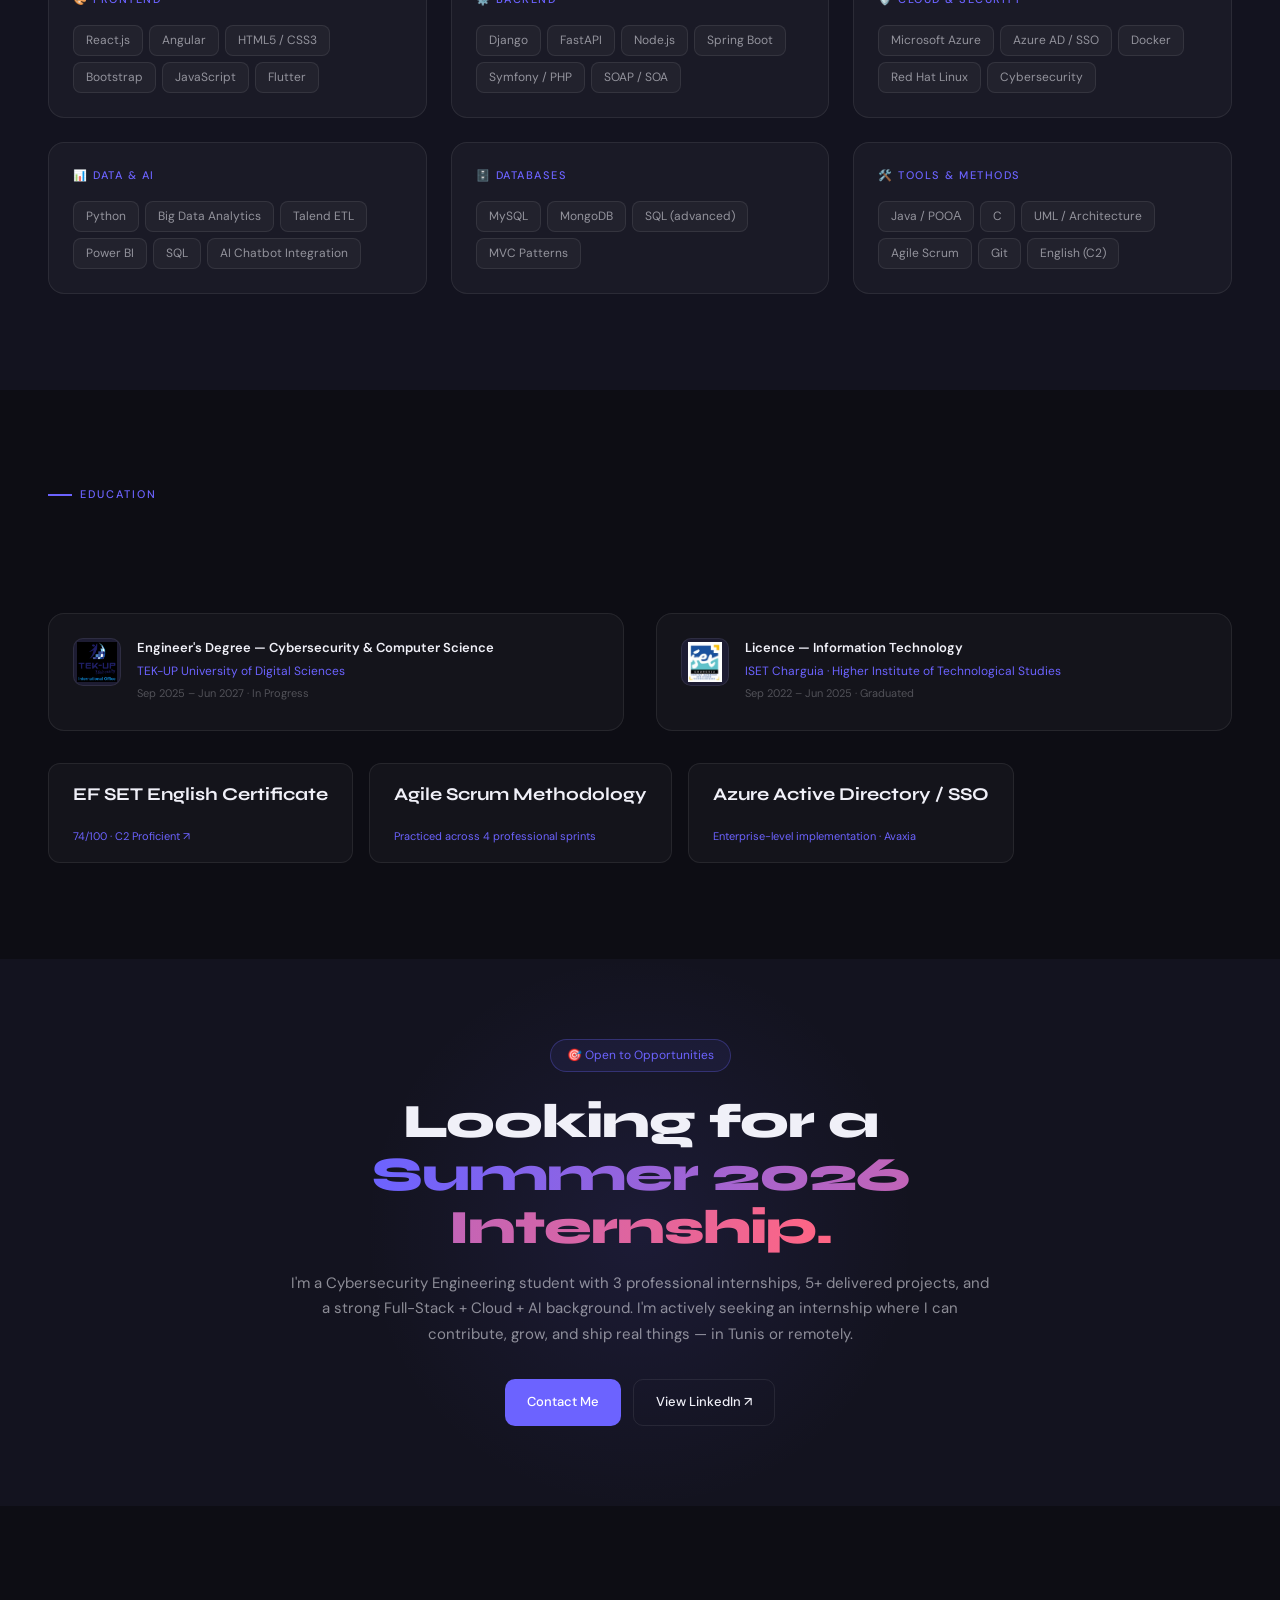
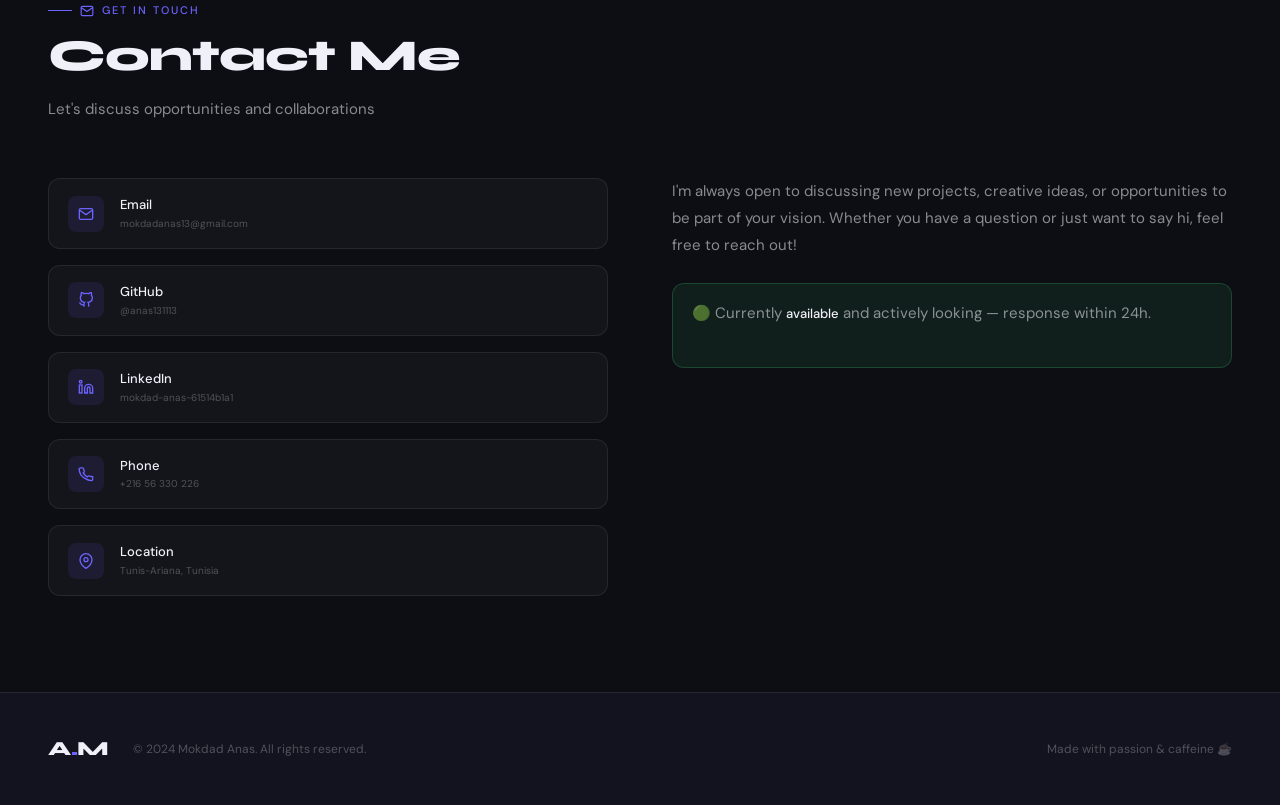
==== commit 8cfa9fb9: "animation bug fixing" ====
--- a/index.html
+++ b/index.html
@@ -87,10 +87,8 @@
         <span class="accent grad-text" data-i18n="hero.surname">Anas.</span>
       </h1>
 
-      <div class="hero-title-wrap">
-        <span data-i18n="hero.titlePrefix">Full-Stack Developer &amp;</span>
-        <span class="hero-title typewriter-text" id="typewriterTitle" data-i18n="hero.titleDefault">Cybersecurity</span>
-        <span data-i18n="hero.titleSuffix"> Engineering Student</span>
+      <div class="hero-title">
+        Full-Stack Developer &amp; <span>Cybersecurity</span> Engineering Student
       </div>
 
       <p class="hero-desc" data-i18n="hero.description">
--- a/style.css
+++ b/style.css
@@ -1,325 +1,332 @@
 
+/* ===================== VARIABLES ===================== */
 :root {
-  --accent: #6C63FF;
-  --accent2: #FF6584;
-  --accent3: #43E97B;
-  --bg: #0d0d14;
-  --bg2: #13131f;
-  --bg3: #1a1a2e;
-  --surface: rgba(255,255,255,0.04);
-  --border: rgba(255,255,255,0.08);
-  --text: #f0f0f8;
-  --text2: rgba(240,240,248,0.55);
-  --text3: rgba(240,240,248,0.28);
-  --card-bg: rgba(255,255,255,0.03);
-  --nav-bg: rgba(13,13,20,0.92);
-  --glow: rgba(108,99,255,0.18);
-  --font-display: 'Syne', sans-serif;
-  --font-body: 'DM Sans', sans-serif;
+  --accent:#6C63FF; --accent2:#FF6584; --accent3:#43E97B;
+  --bg:#0d0d14; --bg2:#13131f; --bg3:#1a1a2e;
+  --surface:rgba(255,255,255,0.04); --border:rgba(255,255,255,0.08);
+  --text:#f0f0f8; --text2:rgba(240,240,248,0.55); --text3:rgba(240,240,248,0.28);
+  --card-bg:rgba(255,255,255,0.03); --nav-bg:rgba(13,13,20,0.92);
+  --font-display:'Syne',sans-serif; --font-body:'DM Sans',sans-serif;
 }
 [data-theme="light"] {
-  --bg: #f5f5fb;
-  --bg2: #eeeef8;
-  --bg3: #e5e5f5;
-  --surface: rgba(0,0,0,0.03);
-  --border: rgba(0,0,0,0.09);
-  --text: #0d0d14;
-  --text2: rgba(13,13,20,0.58);
-  --text3: rgba(13,13,20,0.32);
-  --card-bg: rgba(255,255,255,0.8);
-  --nav-bg: rgba(245,245,251,0.92);
-  --glow: rgba(108,99,255,0.12);
-}
-
+  --bg:#f5f5fb; --bg2:#eeeef8; --bg3:#e5e5f5;
+  --surface:rgba(0,0,0,0.03); --border:rgba(0,0,0,0.09);
+  --text:#0d0d14; --text2:rgba(13,13,20,0.58); --text3:rgba(13,13,20,0.32);
+  --card-bg:rgba(255,255,255,0.8); --nav-bg:rgba(245,245,251,0.92);
+}
+
+/* ===================== RESET ===================== */
 *,*::before,*::after{box-sizing:border-box;margin:0;padding:0;}
 html{scroll-behavior:smooth;}
-body{
-  font-family:var(--font-body);
-  background:var(--bg);
-  color:var(--text);
-  line-height:1.6;
-  overflow-x:hidden;
-  transition:background 0.4s,color 0.4s;
-}
-
-/* SCROLLBAR */
+body{font-family:var(--font-body);background:var(--bg);color:var(--text);line-height:1.6;overflow-x:hidden;transition:background .4s,color .4s;}
 ::-webkit-scrollbar{width:4px;}
 ::-webkit-scrollbar-track{background:var(--bg);}
 ::-webkit-scrollbar-thumb{background:var(--accent);border-radius:2px;}
 
-.dl-cv-btn {
-  padding:8px 16px;font-size:12px;font-weight:500;
-  background:transparent;color:var(--accent);
-  border:0.5px solid var(--accent);
-  border-radius:8px;cursor:pointer;
-  font-family:var(--font-body);
-  text-decoration:none;display:inline-flex;align-items:center;gap:6px;
-  transition:all 0.2s;
-}
-.dl-cv-btn:hover{background:var(--accent);color:#fff;transform:translateY(-1px);}
-
-/* CURSOR GLOW */
+/* ===================== LOADER ===================== */
+.loader{
+  position:fixed;inset:0;z-index:9999;
+  background:var(--bg);display:flex;align-items:center;justify-content:center;
+  transition:opacity .5s,visibility .5s;
+}
+
+.edu-logo{
+  width:48px;height:48px;border-radius:10px;flex-shrink:0;
+  overflow:hidden;border:0.5px solid var(--border);
+  display:flex;align-items:center;justify-content:center;
+  background:var(--surface);
+}
+.edu-logo img{width:40px;height:40px;object-fit:contain;}
+
+.project-logo{
+  width:44px;height:44px;border-radius:10px;
+  overflow:hidden;background:var(--surface);
+  display:flex;align-items:center;justify-content:center;
+  border:0.5px solid var(--border);
+}
+.project-logo img{width:32px;height:32px;object-fit:contain;} 
+
+.loader.hidden{opacity:0;visibility:hidden;pointer-events:none;}
+.loader-content{text-align:center;}
+.loader-logo{
+  font-family:var(--font-display);font-size:40px;font-weight:800;
+  color:var(--accent);margin-bottom:1.5rem;letter-spacing:-1px;
+}
+.loader-bar{width:200px;height:2px;background:var(--surface);border-radius:2px;overflow:hidden;}
+.loader-progress{height:100%;background:linear-gradient(90deg,var(--accent),var(--accent2));border-radius:2px;width:0%;transition:width .2s;}
+
+/* ===================== CURSOR ===================== */
 .cursor-glow{
-  position:fixed;width:400px;height:400px;
-  border-radius:50%;pointer-events:none;z-index:0;
-  background:radial-gradient(circle, rgba(108,99,255,0.08) 0%, transparent 70%);
-  transform:translate(-50%,-50%);transition:transform 0.1s;
-}
-
-/* NAV */
+  position:fixed;width:400px;height:400px;border-radius:50%;pointer-events:none;z-index:0;
+  background:radial-gradient(circle,rgba(108,99,255,0.07) 0%,transparent 70%);
+  transform:translate(-50%,-50%);transition:left .1s,top .1s;
+}
+
+/* ===================== NAV ===================== */
 nav{
   position:fixed;top:0;left:0;right:0;z-index:1000;
   display:flex;justify-content:space-between;align-items:center;
   padding:0 3rem;height:64px;
-  background:var(--nav-bg);
-  backdrop-filter:blur(20px);
-  border-bottom:0.5px solid var(--border);
-  transition:background 0.4s;
-}
-.nav-logo{
-  font-family:var(--font-display);font-weight:800;font-size:20px;
-  color:var(--text);letter-spacing:-0.5px;
-  text-decoration:none;
-}
+  background:var(--nav-bg);backdrop-filter:blur(20px);
+  border-bottom:.5px solid var(--border);transition:background .4s;
+}
+.nav-logo{font-family:var(--font-display);font-weight:800;font-size:20px;color:var(--text);letter-spacing:-.5px;text-decoration:none;}
 .nav-logo span{color:var(--accent);}
 .nav-links{display:flex;gap:2.5rem;list-style:none;}
 .nav-links a{
   font-size:13px;font-weight:500;color:var(--text2);
-  text-decoration:none;transition:color 0.2s;letter-spacing:0.3px;
-}
-.nav-links a:hover{color:var(--accent);}
-.nav-right{display:flex;align-items:center;gap:1rem;}
+  text-decoration:none;transition:color .2s;letter-spacing:.3px;position:relative;
+}
+.nav-links a::after{
+  content:'';position:absolute;bottom:-4px;left:0;width:0;height:1.5px;
+  background:var(--accent);transition:width .25s;border-radius:1px;
+}
+.nav-links a:hover,
+.nav-links a.active{color:var(--accent);}
+.nav-links a:hover::after,
+.nav-links a.active::after{width:100%;}
+.nav-right{display:flex;align-items:center;gap:12px;}
+
+.cert-sub{font-size:11px;color:var(--accent);margin-top:2px;}
+
+
+/* Lang switcher */
+.lang-switcher{display:flex;gap:4px;background:var(--surface);border:.5px solid var(--border);border-radius:8px;padding:3px;}
+.lang-btn{
+  padding:4px 10px;font-size:11px;font-weight:500;
+  background:transparent;color:var(--text2);border:none;
+  border-radius:6px;cursor:pointer;font-family:var(--font-body);
+  transition:all .2s;
+}
+.lang-btn.active{background:var(--accent);color:#fff;}
+.lang-btn:hover:not(.active){color:var(--text);}
+
+/* Theme toggle */
 .theme-toggle{
-  width:48px;height:26px;border-radius:13px;
-  background:var(--surface);border:0.5px solid var(--border);
-  cursor:pointer;position:relative;transition:background 0.3s;
-  display:flex;align-items:center;padding:0 4px;
+  width:44px;height:24px;border-radius:12px;
+  background:var(--surface);border:.5px solid var(--border);
+  cursor:pointer;position:relative;display:flex;align-items:center;padding:0 3px;
 }
 .toggle-thumb{
   width:18px;height:18px;border-radius:50%;
-  background:var(--accent);transition:transform 0.3s;
-  display:flex;align-items:center;justify-content:center;
-  font-size:10px;
-}
-[data-theme="light"] .toggle-thumb{transform:translateX(22px);}
+  background:var(--accent);transition:transform .3s;
+  display:flex;align-items:center;justify-content:center;
+}
+.toggle-thumb svg{width:10px;height:10px;color:#fff;}
+.theme-icon{position:absolute;transition:opacity .3s;}
+.theme-icon.sun{opacity:0;}
+.theme-icon.moon{opacity:1;}
+[data-theme="light"] .toggle-thumb{transform:translateX(20px);}
+[data-theme="light"] .theme-icon.sun{opacity:1;}
+[data-theme="light"] .theme-icon.moon{opacity:0;}
+
+.cert-row{
+  display:flex;align-items:center;gap:1rem;margin-top:2rem;
+  flex-wrap:wrap;
+}
+
+.exp-dot{
+  width:56px;height:56px;border-radius:14px;
+  flex-shrink:0;overflow:hidden;
+  background:var(--card-bg);border:0.5px solid var(--border);
+  display:flex;align-items:center;justify-content:center;
+  position:relative;z-index:1;
+}
+.exp-dot img{width:36px;height:36px;object-fit:contain;}  
+
 .hire-btn{
   padding:8px 18px;font-size:12px;font-weight:500;
   background:var(--accent);color:#fff;border:none;
-  border-radius:8px;cursor:pointer;
-  font-family:var(--font-body);
-  transition:opacity 0.2s,transform 0.2s;
-}
-.hire-btn:hover{opacity:0.88;transform:translateY(-1px);}
-
-/*language buttons*/
-.lang-btn{
-  padding:5px 9px;font-size:11px;font-weight:500;
-  background:var(--surface);border:0.5px solid var(--border);
-  border-radius:6px;cursor:pointer;color:var(--text2);
-  font-family:var(--font-body);transition:all 0.2s;
-}
-.lang-btn.active{background:var(--accent);color:#fff;border-color:var(--accent);}
-.lang-btn:hover:not(.active){border-color:var(--accent);color:var(--accent);}
-
-/* HERO */
+  border-radius:8px;cursor:pointer;font-family:var(--font-body);
+  transition:opacity .2s,transform .2s;text-decoration:none;
+}
+.hire-btn:hover{opacity:.88;transform:translateY(-1px);}
+
+/* Mobile menu */
+.mobile-menu-toggle{
+  display:none;flex-direction:column;gap:5px;
+  background:none;border:none;cursor:pointer;padding:4px;
+}
+.mobile-menu-toggle span{width:22px;height:2px;background:var(--text);border-radius:2px;transition:all .3s;}
+.mobile-nav-overlay{
+  display:none;position:fixed;inset:0;z-index:999;
+  background:var(--bg);padding:5rem 3rem 3rem;
+}
+.mobile-nav-overlay.active{display:flex;flex-direction:column;justify-content:center;}
+.mobile-nav-links{list-style:none;}
+.mobile-nav-links li{margin-bottom:1.5rem;}
+.mobile-nav-links a{font-family:var(--font-display);font-size:28px;font-weight:700;color:var(--text);text-decoration:none;transition:color .2s;}
+.mobile-nav-links a:hover{color:var(--accent);}
+
+/* ===================== HERO ===================== */
 #hero{
   min-height:100vh;display:flex;align-items:center;
   padding:80px 3rem 0;position:relative;overflow:hidden;
 }
-.hero-bg-orb{
-  position:absolute;border-radius:50%;pointer-events:none;
-  animation:float 8s ease-in-out infinite;
-}
-.orb1{
-  width:500px;height:500px;right:-100px;top:-100px;
-  background:radial-gradient(circle,rgba(108,99,255,0.12) 0%,transparent 70%);
-  animation-delay:0s;
-}
-.orb2{
-  width:300px;height:300px;left:-80px;bottom:100px;
-  background:radial-gradient(circle,rgba(255,101,132,0.09) 0%,transparent 70%);
-  animation-delay:-3s;
-}
-.orb3{
-  width:200px;height:200px;right:200px;bottom:50px;
-  background:radial-gradient(circle,rgba(67,233,123,0.08) 0%,transparent 70%);
-  animation-delay:-5s;
-}
-@keyframes float{
-  0%,100%{transform:translateY(0px);}
-  50%{transform:translateY(-30px);}
-}
+.hero-bg-orb{position:absolute;border-radius:50%;pointer-events:none;animation:float 8s ease-in-out infinite;}
+.orb1{width:500px;height:500px;right:-100px;top:-100px;background:radial-gradient(circle,rgba(108,99,255,0.12) 0%,transparent 70%);}
+.orb2{width:300px;height:300px;left:-80px;bottom:100px;background:radial-gradient(circle,rgba(255,101,132,0.09) 0%,transparent 70%);animation-delay:-3s;}
+.orb3{width:200px;height:200px;right:200px;bottom:50px;background:radial-gradient(circle,rgba(67,233,123,0.08) 0%,transparent 70%);animation-delay:-5s;}
+@keyframes float{0%,100%{transform:translateY(0);}50%{transform:translateY(-30px);}}
+.hero-particles{position:absolute;inset:0;pointer-events:none;overflow:hidden;}
 .hero-inner{
   display:grid;grid-template-columns:1fr 380px;gap:4rem;
-  align-items:center;max-width:1200px;margin:0 auto;width:100%;
-  position:relative;z-index:1;
+  align-items:center;max-width:1200px;margin:0 auto;width:100%;position:relative;z-index:1;
 }
 .hero-badge{
   display:inline-flex;align-items:center;gap:8px;
   font-size:11px;font-weight:500;color:var(--accent3);
-  background:rgba(67,233,123,0.1);border:0.5px solid rgba(67,233,123,0.25);
+  background:rgba(67,233,123,0.1);border:.5px solid rgba(67,233,123,0.25);
   border-radius:20px;padding:5px 14px;margin-bottom:1.5rem;
-  animation:fadeInUp 0.6s ease both;
-}
-.badge-pulse{
-  width:6px;height:6px;border-radius:50%;background:var(--accent3);
-  animation:pulse 2s ease infinite;
-}
-@keyframes pulse{
-  0%,100%{opacity:1;transform:scale(1);}
-  50%{opacity:0.5;transform:scale(1.4);}
-}
+  animation:fadeInUp .6s ease both;
+}
+.badge-pulse{width:6px;height:6px;border-radius:50%;background:var(--accent3);animation:pulse 2s ease infinite;flex-shrink:0;}
+@keyframes pulse{0%,100%{opacity:1;transform:scale(1);}50%{opacity:.5;transform:scale(1.4);}}
 .hero-name{
-  font-family:var(--font-display);
-  font-size:clamp(42px,5.5vw,72px);
-  font-weight:800;line-height:1.0;
-  letter-spacing:-2px;color:var(--text);
-  margin-bottom:0.5rem;
-  animation:fadeInUp 0.7s ease 0.1s both;
+  font-family:var(--font-display);font-size:clamp(42px,5.5vw,72px);
+  font-weight:800;line-height:1.0;letter-spacing:-2px;color:var(--text);
+  margin-bottom:.5rem;animation:fadeInUp .7s ease .1s both;
 }
 .hero-name .accent{color:var(--accent);}
-.hero-title{
+.hero-title-wrap{
   font-size:15px;font-weight:400;color:var(--text2);
-  letter-spacing:0.5px;margin-bottom:1.5rem;
-  animation:fadeInUp 0.7s ease 0.2s both;
-}
-.hero-title span{color:var(--accent2);font-weight:500;}
+  letter-spacing:.5px;margin-bottom:1.5rem;
+  animation:fadeInUp .7s ease .2s both;line-height:1.6;
+}
+.hero-title{color:var(--accent2);font-weight:500;}
+.typewriter-text{border-right:2px solid var(--accent2);display:inline;padding-right:2px;}
 .hero-desc{
   font-size:15px;color:var(--text2);line-height:1.8;
-  max-width:520px;margin-bottom:2rem;
-  animation:fadeInUp 0.7s ease 0.3s both;
+  max-width:520px;margin-bottom:2rem;animation:fadeInUp .7s ease .3s both;
 }
 .hero-internship-badge{
   display:inline-flex;align-items:center;gap:8px;
   font-size:12px;font-weight:500;
   background:linear-gradient(135deg,rgba(108,99,255,0.15),rgba(255,101,132,0.15));
-  border:0.5px solid rgba(108,99,255,0.3);
+  border:.5px solid rgba(108,99,255,0.3);
   border-radius:10px;padding:8px 16px;margin-bottom:1.5rem;
-  color:var(--text);
-  animation:fadeInUp 0.7s ease 0.35s both;
-}
-.hero-btns{
-  display:flex;gap:12px;flex-wrap:wrap;
-  animation:fadeInUp 0.7s ease 0.4s both;
-}
+  color:var(--text);animation:fadeInUp .7s ease .35s both;
+}
+.badge-icon{width:14px;height:14px;flex-shrink:0;color:var(--accent);}
+.hero-btns{display:flex;gap:12px;flex-wrap:wrap;animation:fadeInUp .7s ease .4s both;}
 .btn-primary{
-  padding:12px 28px;font-size:13px;font-weight:500;
+  padding:12px 22px;font-size:13px;font-weight:500;
   background:var(--accent);color:#fff;border:none;
   border-radius:10px;cursor:pointer;font-family:var(--font-body);
-  transition:all 0.25s;text-decoration:none;display:inline-block;
-}
-.btn-primary:hover{transform:translateY(-2px);box-shadow:0 8px 24px rgba(108,99,255,0.35);}
+  transition:all .25s;text-decoration:none;display:inline-flex;align-items:center;gap:7px;
+}
+.btn-primary svg{width:14px;height:14px;}
+.btn-primary:hover{transform:translateY(-2px);box-shadow:0 8px 24px rgba(108,99,255,.35);}
 .btn-outline{
-  padding:12px 28px;font-size:13px;font-weight:500;
+  padding:12px 22px;font-size:13px;font-weight:500;
   background:transparent;color:var(--text);
-  border:0.5px solid var(--border);
+  border:.5px solid var(--border);
   border-radius:10px;cursor:pointer;font-family:var(--font-body);
-  transition:all 0.25s;text-decoration:none;display:inline-block;
-}
+  transition:all .25s;text-decoration:none;display:inline-flex;align-items:center;gap:7px;
+}
+.btn-outline svg{width:14px;height:14px;}
 .btn-outline:hover{border-color:var(--accent);color:var(--accent);transform:translateY(-2px);}
-.hero-tags{
-  display:flex;flex-wrap:wrap;gap:8px;margin-top:1.8rem;
-  animation:fadeInUp 0.7s ease 0.5s both;
-}
+.dl-cv-btn{
+  padding:12px 18px;font-size:12px;font-weight:500;
+  background:transparent;color:var(--accent);
+  border:.5px solid var(--accent);
+  border-radius:10px;cursor:pointer;font-family:var(--font-body);
+  text-decoration:none;display:inline-flex;align-items:center;gap:6px;
+  transition:all .2s;
+}
+.dl-cv-btn svg{width:13px;height:13px;}
+.dl-cv-btn:hover{background:var(--accent);color:#fff;transform:translateY(-1px);}
+.hero-tags{display:flex;flex-wrap:wrap;gap:8px;margin-top:1.8rem;animation:fadeInUp .7s ease .5s both;}
 .hero-tag{
   font-size:11px;padding:4px 12px;border-radius:20px;
-  background:var(--surface);border:0.5px solid var(--border);
-  color:var(--text2);transition:all 0.2s;cursor:default;
-}
-.hero-tag:hover{border-color:var(--accent);color:var(--accent);background:rgba(108,99,255,0.08);}
-
-/* PHOTO CARD */
+  background:var(--surface);border:.5px solid var(--border);
+  color:var(--text2);transition:all .2s;cursor:default;
+}
+.hero-tag:hover{border-color:var(--accent);color:var(--accent);background:rgba(108,99,255,.08);}
+
+/* Photo */
 .hero-photo-wrap{
   display:flex;justify-content:center;align-items:center;
-  animation:fadeInRight 0.9s ease 0.3s both;
-  position:relative;
-}
-@keyframes fadeInRight{
-  from{opacity:0;transform:translateX(40px);}
-  to{opacity:1;transform:translateX(0);}
-}
+  animation:fadeInRight .9s ease .3s both;position:relative;
+}
+@keyframes fadeInRight{from{opacity:0;transform:translateX(40px);}to{opacity:1;transform:translateX(0);}}
 .hero-photo-frame{
-  width:300px;height:360px;border-radius:24px;
-  overflow:hidden;position:relative;
-  border:0.5px solid var(--border);
+  width:300px;height:360px;border-radius:24px;overflow:hidden;
+  position:relative;border:.5px solid var(--border);
 }
 .hero-photo-frame::before{
   content:'';position:absolute;inset:0;
   background:linear-gradient(135deg,rgba(108,99,255,0.2),transparent 60%);
   z-index:1;pointer-events:none;
 }
-.hero-photo-frame img{
-  width:100%;height:100%;object-fit:cover;object-position:center top;
-  filter:grayscale(8%);
-}
+.hero-photo-frame img{width:100%;height:100%;object-fit:cover;object-position:center top;filter:grayscale(8%);}
 .photo-glow{
   position:absolute;width:340px;height:400px;
-  background:radial-gradient(circle,rgba(108,99,255,0.2) 0%,transparent 65%);
-  z-index:0;
-}
+  background:radial-gradient(circle,rgba(108,99,255,0.2) 0%,transparent 65%);z-index:0;
+}
+.photo-overlay{position:absolute;inset:0;z-index:0;}
 .photo-badge-float{
   position:absolute;bottom:-16px;right:-16px;
-  background:var(--bg2);border:0.5px solid var(--border);
+  background:var(--bg2);border:.5px solid var(--border);
   border-radius:12px;padding:10px 16px;z-index:2;
-  box-shadow:0 8px 32px rgba(0,0,0,0.3);
+  box-shadow:0 8px 32px rgba(0,0,0,.3);
   animation:floatBadge 4s ease-in-out infinite;
 }
-@keyframes floatBadge{
-  0%,100%{transform:translateY(0);}
-  50%{transform:translateY(-8px);}
-}
-.photo-badge-float .val{
-  font-family:var(--font-display);font-size:20px;font-weight:700;
-  color:var(--accent);
-}
+@keyframes floatBadge{0%,100%{transform:translateY(0);}50%{transform:translateY(-8px);}}
+.photo-badge-float .val{font-family:var(--font-display);font-size:20px;font-weight:700;color:var(--accent);}
 .photo-badge-float .lbl{font-size:10px;color:var(--text2);}
 .photo-badge-float2{
   position:absolute;top:-16px;left:-16px;
-  background:var(--bg2);border:0.5px solid rgba(67,233,123,0.3);
-  border-radius:12px;padding:10px 16px;z-index:2;
+  background:var(--bg2);border:.5px solid rgba(67,233,123,0.3);
+  border-radius:12px;padding:8px 14px;z-index:2;
   animation:floatBadge 4s ease-in-out infinite;animation-delay:-2s;
 }
-.photo-badge-float2 .val{
-  font-family:var(--font-display);font-size:13px;font-weight:600;
-  color:var(--accent3);
-}
-
-@keyframes fadeInUp{
-  from{opacity:0;transform:translateY(24px);}
-  to{opacity:1;transform:translateY(0);}
-}
-
-/* STATS */
+.photo-badge-float2 .val{font-family:var(--font-display);font-size:12px;font-weight:600;color:var(--accent3);}
+.photo-badge-float3{
+  position:absolute;top:50%;right:-18px;
+  background:rgba(255,193,7,0.15);border:.5px solid rgba(255,193,7,0.35);
+  border-radius:50%;width:32px;height:32px;z-index:2;
+  display:flex;align-items:center;justify-content:center;
+  animation:floatBadge 3s ease-in-out infinite;animation-delay:-1s;
+}
+.photo-badge-float3 svg{width:14px;height:14px;color:#ffc107;fill:#ffc107;}
+
+/* Scroll indicator */
+.scroll-indicator{
+  position:absolute;bottom:2rem;left:50%;transform:translateX(-50%);
+  display:flex;flex-direction:column;align-items:center;gap:8px;
+  color:var(--text3);font-size:11px;animation:fadeInUp .7s ease 1s both;
+}
+.scroll-mouse{
+  width:20px;height:32px;border:1.5px solid var(--text3);
+  border-radius:10px;display:flex;justify-content:center;padding:5px 0;
+}
+.scroll-wheel{width:3px;height:6px;background:var(--text3);border-radius:2px;animation:scrollDown 2s ease infinite;}
+@keyframes scrollDown{0%{transform:translateY(0);opacity:1;}100%{transform:translateY(10px);opacity:0;}}
+
+@keyframes fadeInUp{from{opacity:0;transform:translateY(24px);}to{opacity:1;transform:translateY(0);}}
+
+/* ===================== STATS ===================== */
 .stats-bar{
-  padding:2rem 3rem;border-top:0.5px solid var(--border);
-  border-bottom:0.5px solid var(--border);
-  background:var(--bg2);
-}
-.stats-inner{
-  display:flex;gap:0;max-width:1200px;margin:0 auto;
-}
-.stat-item{
-  flex:1;text-align:center;padding:1rem;
-  border-right:0.5px solid var(--border);
-}
+  padding:2rem 3rem;border-top:.5px solid var(--border);border-bottom:.5px solid var(--border);background:var(--bg2);
+}
+.stats-inner{display:flex;gap:0;max-width:1200px;margin:0 auto;}
+.stat-item{flex:1;text-align:center;padding:1rem;border-right:.5px solid var(--border);}
 .stat-item:last-child{border-right:none;}
-.stat-num{
-  font-family:var(--font-display);font-size:36px;font-weight:800;
-  color:var(--accent);line-height:1;
-}
+.stat-num{font-family:var(--font-display);font-size:36px;font-weight:800;color:var(--accent);line-height:1;}
 .stat-label{font-size:12px;color:var(--text2);margin-top:4px;}
 
-/* SECTION COMMON */
+/* ===================== SECTION COMMON ===================== */
 section{padding:6rem 3rem;}
 .section-inner{max-width:1200px;margin:0 auto;}
+.section-header{margin-bottom:3.5rem;}
 .section-tag{
   font-size:11px;font-weight:500;color:var(--accent);
-  letter-spacing:2px;text-transform:uppercase;margin-bottom:0.8rem;
+  letter-spacing:2px;text-transform:uppercase;margin-bottom:.8rem;
   display:flex;align-items:center;gap:8px;
 }
-.section-tag::before{
-  content:'';width:24px;height:1.5px;background:var(--accent);
-}
+.section-tag::before{content:'';width:24px;height:1.5px;background:var(--accent);}
+.section-tag svg{width:14px;height:14px;}
 .section-title{
   font-family:var(--font-display);font-size:clamp(28px,3.5vw,44px);
   font-weight:800;letter-spacing:-1px;color:var(--text);
@@ -327,91 +334,69 @@
 }
 .section-sub{font-size:15px;color:var(--text2);max-width:560px;line-height:1.7;}
 
-/* ABOUT */
+/* ===================== ABOUT ===================== */
 #about{background:var(--bg);}
-.about-grid{
-  display:grid;grid-template-columns:1fr 1fr;gap:5rem;
-  align-items:center;margin-top:3.5rem;
-}
-.about-text p{
-  font-size:15px;color:var(--text2);line-height:1.9;margin-bottom:1rem;
-}
-.about-highlight{
-  font-weight:500;color:var(--text) !important;
-}
+.about-grid{display:grid;grid-template-columns:1fr 1fr;gap:5rem;align-items:center;}
+.about-text p{font-size:15px;color:var(--text2);line-height:1.9;margin-bottom:1rem;}
+.text-highlight,.about-highlight{font-weight:500;color:var(--text);}
+.text-accent{font-weight:500;color:var(--accent);}
 .about-internship-cta{
   margin-top:1.5rem;padding:1.2rem 1.5rem;
-  background:linear-gradient(135deg,rgba(108,99,255,0.12),rgba(255,101,132,0.08));
-  border:0.5px solid rgba(108,99,255,0.25);border-radius:12px;
-}
-.about-internship-cta p{
-  font-size:13px;color:var(--text);margin:0 !important;
-  font-weight:500;
-}
-.about-internship-cta span{color:var(--accent);}
+  background:linear-gradient(135deg,rgba(108,99,255,.12),rgba(255,101,132,.08));
+  border:.5px solid rgba(108,99,255,.25);border-radius:12px;
+  display:flex;align-items:center;gap:10px;
+}
+.about-internship-cta svg{width:16px;height:16px;flex-shrink:0;color:var(--accent3);}
+.about-internship-cta span{font-size:13px;color:var(--text);font-weight:500;}
 .about-right{display:flex;flex-direction:column;gap:1rem;}
 .about-card{
-  padding:1.2rem 1.5rem;
-  background:var(--card-bg);border:0.5px solid var(--border);
-  border-radius:14px;transition:all 0.25s;
+  padding:1.2rem 1.5rem;background:var(--card-bg);
+  border:.5px solid var(--border);border-radius:14px;transition:all .25s;
+  display:flex;gap:12px;align-items:flex-start;
 }
 .about-card:hover{border-color:var(--accent);transform:translateX(6px);}
-.about-card-icon{font-size:20px;margin-bottom:0.5rem;}
-.about-card-title{
-  font-size:13px;font-weight:500;color:var(--text);margin-bottom:0.3rem;
-}
+.about-card-icon{width:32px;height:32px;flex-shrink:0;display:flex;align-items:center;justify-content:center;background:rgba(108,99,255,.1);border-radius:8px;color:var(--accent);}
+.about-card-icon svg{width:16px;height:16px;}
+.about-card-title{font-size:13px;font-weight:500;color:var(--text);margin-bottom:.3rem;}
 .about-card-desc{font-size:12px;color:var(--text2);line-height:1.5;}
 
-/* EXPERIENCE */
+/* ===================== EXPERIENCE ===================== */
 #experience{background:var(--bg2);}
 .exp-timeline{margin-top:3rem;position:relative;}
 .exp-timeline::before{
-  content:'';position:absolute;left:28px;top:0;bottom:0;
-  width:1px;background:linear-gradient(to bottom,var(--accent),var(--accent2),transparent);
-  opacity:0.3;
+  content:'';position:absolute;left:27px;top:0;bottom:0;
+  width:1px;background:linear-gradient(to bottom,var(--accent),var(--accent2),transparent);opacity:.3;
 }
 .exp-item{
   display:flex;gap:2rem;margin-bottom:2.5rem;
-  opacity:0;transform:translateX(-20px);
-  transition:all 0.5s ease;
+  opacity:0;transform:translateX(-20px);transition:all .5s ease;
 }
 .exp-item.visible{opacity:1;transform:translateX(0);}
 .exp-dot{
-  width:56px;height:56px;border-radius:14px;
-  flex-shrink:0;overflow:hidden;
-  background:var(--card-bg);border:0.5px solid var(--border);
-  display:flex;align-items:center;justify-content:center;
-  position:relative;z-index:1;
-}
-.exp-dot img{width:36px;height:36px;object-fit:contain;}
-.exp-content{
-  flex:1;background:var(--card-bg);border:0.5px solid var(--border);
-  border-radius:16px;padding:1.5rem;transition:all 0.25s;
-}
-.exp-content:hover{border-color:rgba(108,99,255,0.3);background:rgba(108,99,255,0.04);}
-.exp-header{display:flex;justify-content:space-between;align-items:flex-start;margin-bottom:0.5rem;flex-wrap:wrap;gap:0.5rem;}
+  width:56px;height:56px;border-radius:14px;flex-shrink:0;
+  overflow:hidden;background:var(--card-bg);border:.5px solid var(--border);
+  display:flex;align-items:center;justify-content:center;
+  position:relative;z-index:1;color:var(--accent);
+}
+.exp-dot svg{width:22px;height:22px;}
+.exp-content{flex:1;background:var(--card-bg);border:.5px solid var(--border);border-radius:16px;padding:1.5rem;transition:all .25s;}
+.exp-content:hover{border-color:rgba(108,99,255,.3);background:rgba(108,99,255,.04);}
+.exp-header{display:flex;justify-content:space-between;align-items:flex-start;margin-bottom:.5rem;flex-wrap:wrap;gap:.5rem;}
 .exp-role{font-family:var(--font-display);font-size:16px;font-weight:700;color:var(--text);}
 .exp-date{font-size:11px;color:var(--text3);background:var(--surface);padding:3px 10px;border-radius:6px;}
-.exp-company{font-size:13px;color:var(--accent);margin-bottom:0.8rem;font-weight:500;}
+.exp-company{font-size:13px;color:var(--accent);margin-bottom:.8rem;font-weight:500;}
 .exp-desc{font-size:13px;color:var(--text2);line-height:1.7;}
-.exp-desc li{margin-bottom:0.4rem;margin-left:1rem;}
 .exp-chips{display:flex;flex-wrap:wrap;gap:6px;margin-top:1rem;}
-.exp-chip{
-  font-size:10px;padding:3px 10px;border-radius:6px;
-  background:var(--surface);border:0.5px solid var(--border);
-  color:var(--text2);
-}
-
-/* PROJECTS */
+.exp-chip{font-size:10px;padding:3px 10px;border-radius:6px;background:var(--surface);border:.5px solid var(--border);color:var(--text2);}
+
+/* ===================== PROJECTS ===================== */
 #projects{background:var(--bg);}
-.projects-filter{
-  display:flex;gap:8px;flex-wrap:wrap;margin:2rem 0 2.5rem;
-}
+.projects-filter{display:flex;gap:8px;flex-wrap:wrap;margin:2rem 0 2.5rem;}
 .filter-btn{
   padding:7px 16px;font-size:12px;font-weight:500;
-  background:var(--surface);border:0.5px solid var(--border);
+  background:var(--surface);border:.5px solid var(--border);
   border-radius:20px;cursor:pointer;color:var(--text2);
-  font-family:var(--font-body);transition:all 0.2s;
+  font-family:var(--font-body);transition:all .2s;
 }
 .filter-btn.active{background:var(--accent);color:#fff;border-color:var(--accent);}
 .filter-btn:hover:not(.active){border-color:var(--accent);color:var(--accent);}
@@ -419,136 +404,111 @@
   display:grid;grid-template-columns:repeat(auto-fill,minmax(340px,1fr));gap:1.5rem;
 }
 .project-card{
-  background:var(--card-bg);border:0.5px solid var(--border);
+  background:var(--card-bg);border:.5px solid var(--border);
   border-radius:20px;padding:1.8rem;cursor:pointer;
-  transition:all 0.3s;opacity:0;transform:translateY(20px);
+  transition:all .3s;opacity:0;transform:translateY(20px);
   position:relative;overflow:hidden;
 }
 .project-card.visible{opacity:1;transform:translateY(0);}
 .project-card::before{
   content:'';position:absolute;top:0;left:0;right:0;height:2px;
   background:linear-gradient(90deg,var(--accent),var(--accent2));
-  transform:scaleX(0);transform-origin:left;transition:transform 0.3s;
+  transform:scaleX(0);transform-origin:left;transition:transform .3s;
 }
 .project-card:hover::before{transform:scaleX(1);}
-.project-card:hover{
-  border-color:rgba(108,99,255,0.3);
-  transform:translateY(-6px);
-  box-shadow:0 20px 48px rgba(0,0,0,0.25);
-}
+.project-card:hover{border-color:rgba(108,99,255,.3);transform:translateY(-6px);box-shadow:0 20px 48px rgba(0,0,0,.25);}
 .project-header{display:flex;justify-content:space-between;align-items:flex-start;margin-bottom:1rem;}
 .project-logo{
-  width:44px;height:44px;border-radius:10px;
-  overflow:hidden;background:var(--surface);
-  display:flex;align-items:center;justify-content:center;
-  border:0.5px solid var(--border);
-}
-.project-logo img{width:32px;height:32px;object-fit:contain;}
-.project-cat{
-  font-size:10px;padding:3px 10px;border-radius:6px;
-  font-weight:500;
-}
-.cat-ai{background:rgba(108,99,255,0.12);color:#9d96ff;border:0.5px solid rgba(108,99,255,0.2);}
-.cat-web{background:rgba(67,233,123,0.1);color:#43e97b;border:0.5px solid rgba(67,233,123,0.2);}
-.cat-data{background:rgba(255,101,132,0.1);color:#ff6584;border:0.5px solid rgba(255,101,132,0.2);}
-.cat-sys{background:rgba(255,193,7,0.1);color:#ffc107;border:0.5px solid rgba(255,193,7,0.2);}
-.project-title{
-  font-family:var(--font-display);font-size:17px;font-weight:700;
-  color:var(--text);margin-bottom:0.6rem;line-height:1.2;
-}
+  width:44px;height:44px;border-radius:10px;overflow:hidden;
+  background:var(--surface);display:flex;align-items:center;justify-content:center;
+  border:.5px solid var(--border);color:var(--accent);
+}
+.project-logo svg{width:22px;height:22px;}
+.project-cat{font-size:10px;padding:3px 10px;border-radius:6px;font-weight:500;}
+.cat-ai{background:rgba(108,99,255,.12);color:#9d96ff;border:.5px solid rgba(108,99,255,.2);}
+.cat-web{background:rgba(67,233,123,.1);color:#43e97b;border:.5px solid rgba(67,233,123,.2);}
+.cat-security{background:rgba(255,101,132,.1);color:#ff6584;border:.5px solid rgba(255,101,132,.2);}
+.cat-cloud{background:rgba(255,193,7,.1);color:#ffc107;border:.5px solid rgba(255,193,7,.2);}
+.project-title{font-family:var(--font-display);font-size:17px;font-weight:700;color:var(--text);margin-bottom:.6rem;line-height:1.2;}
 .project-desc{font-size:13px;color:var(--text2);line-height:1.7;margin-bottom:1rem;}
 .project-chips{display:flex;flex-wrap:wrap;gap:5px;}
-.project-chip{
-  font-size:10px;padding:2px 8px;border-radius:5px;
-  background:var(--surface);color:var(--text3);
-  border:0.5px solid var(--border);
-}
-
-/* SKILLS */
+.project-chip{font-size:10px;padding:2px 8px;border-radius:5px;background:var(--surface);color:var(--text3);border:.5px solid var(--border);}
+
+/* ===================== SKILLS ===================== */
 #skills{background:var(--bg2);}
-.skills-grid{
-  display:grid;grid-template-columns:repeat(auto-fill,minmax(280px,1fr));
-  gap:1.5rem;margin-top:3rem;
-}
-.skill-group{
-  background:var(--card-bg);border:0.5px solid var(--border);
-  border-radius:16px;padding:1.5rem;transition:all 0.25s;
-}
-.skill-group:hover{border-color:rgba(108,99,255,0.3);}
+.skills-grid{display:grid;grid-template-columns:repeat(auto-fill,minmax(280px,1fr));gap:1.5rem;margin-top:3rem;}
+.skill-group{background:var(--card-bg);border:.5px solid var(--border);border-radius:16px;padding:1.5rem;transition:all .25s;}
+.skill-group:hover{border-color:rgba(108,99,255,.3);}
 .skill-group-title{
   font-size:11px;font-weight:500;color:var(--accent);
   letter-spacing:1.5px;text-transform:uppercase;margin-bottom:1rem;
   display:flex;align-items:center;gap:8px;
 }
+.skill-group-title svg{width:14px;height:14px;}
 .skill-tags{display:flex;flex-wrap:wrap;gap:6px;}
 .skill-tag{
   font-size:12px;padding:5px 12px;border-radius:8px;
-  background:var(--surface);border:0.5px solid var(--border);
-  color:var(--text2);transition:all 0.2s;cursor:default;
-}
-.skill-tag:hover{
-  background:rgba(108,99,255,0.1);border-color:var(--accent);
-  color:var(--accent);transform:translateY(-2px);
-}
-
-/* EDUCATION */
+  background:var(--surface);border:.5px solid var(--border);
+  color:var(--text2);transition:all .2s;cursor:default;
+}
+.skill-tag:hover{background:rgba(108,99,255,.1);border-color:var(--accent);color:var(--accent);transform:translateY(-2px);}
+
+/* ===================== EDUCATION ===================== */
 #education{background:var(--bg);}
-.edu-grid{
-  display:grid;grid-template-columns:1fr 1fr;gap:2rem;margin-top:3rem;
-}
+.edu-grid{display:grid;grid-template-columns:1fr 1fr;gap:2rem;margin-top:3rem;}
 .edu-card{
-  background:var(--card-bg);border:0.5px solid var(--border);
-  border-radius:16px;padding:1.5rem;transition:all 0.25s;
+  background:var(--card-bg);border:.5px solid var(--border);
+  border-radius:16px;padding:1.5rem;transition:all .25s;
   display:flex;gap:1rem;align-items:flex-start;
 }
-.edu-card:hover{border-color:rgba(108,99,255,0.3);transform:translateY(-4px);}
+.edu-card:hover{border-color:rgba(108,99,255,.3);transform:translateY(-4px);}
 .edu-logo{
   width:48px;height:48px;border-radius:10px;flex-shrink:0;
-  overflow:hidden;border:0.5px solid var(--border);
-  display:flex;align-items:center;justify-content:center;
-  background:var(--surface);
-}
-.edu-logo img{width:40px;height:40px;object-fit:contain;}
-.edu-degree{
-  font-size:13px;font-weight:600;color:var(--text);margin-bottom:3px;
-}
+  border:.5px solid var(--border);display:flex;align-items:center;justify-content:center;
+  background:rgba(108,99,255,.1);color:var(--accent);
+}
+.edu-logo svg{width:22px;height:22px;}
+.edu-info{}
+.edu-degree{font-size:13px;font-weight:600;color:var(--text);margin-bottom:3px;}
 .edu-school{font-size:12px;color:var(--accent);margin-bottom:4px;}
-.edu-years{font-size:11px;color:var(--text3);}
-.cert-row{
-  display:flex;align-items:center;gap:1rem;margin-top:2rem;
-  flex-wrap:wrap;
-}
+.edu-years{font-size:11px;color:var(--text3);margin-bottom:4px;}
+.edu-gpa{font-size:11px;color:var(--text2);}
+
+/* Certs */
+.cert-section{margin-top:2.5rem;}
+.cert-title{font-family:var(--font-display);font-size:18px;font-weight:700;color:var(--text);margin-bottom:1.2rem;}
+.cert-grid{display:flex;flex-wrap:wrap;gap:1rem;}
 .cert-card{
   background:var(--card-bg);border:0.5px solid var(--border);
   border-radius:12px;padding:1rem 1.5rem;transition:all 0.25s;
   text-decoration:none;display:block;
 }
 .cert-card:hover{border-color:var(--accent);transform:translateY(-2px);}
-.cert-title{font-size:13px;font-weight:500;color:var(--text);}
-.cert-sub{font-size:11px;color:var(--accent);margin-top:2px;}
-
-/* INTERNSHIP CTA SECTION */
-#internship-cta{
-  background:var(--bg2);padding:5rem 3rem;
-  position:relative;overflow:hidden;
-}
-.cta-inner{
-  max-width:700px;margin:0 auto;text-align:center;
-  position:relative;z-index:1;
-}
+.cert-badge{
+  width:36px;height:36px;border-radius:8px;
+  background:rgba(108,99,255,.1);color:var(--accent);
+  display:flex;align-items:center;justify-content:center;flex-shrink:0;
+}
+.cert-badge svg{width:18px;height:18px;}
+.cert-title-text{font-size:13px;font-weight:500;color:var(--text);}
+.cert-issuer{font-size:11px;color:var(--accent);}
+
+/* ===================== CTA ===================== */
+#internship-cta{background:var(--bg2);padding:5rem 3rem;position:relative;overflow:hidden;}
+.cta-inner{max-width:700px;margin:0 auto;text-align:center;position:relative;z-index:1;}
 .cta-orb{
   position:absolute;width:600px;height:600px;border-radius:50%;
-  background:radial-gradient(circle,rgba(108,99,255,0.1) 0%,transparent 65%);
-  top:50%;left:50%;transform:translate(-50%,-50%);
-  pointer-events:none;
+  background:radial-gradient(circle,rgba(108,99,255,.1) 0%,transparent 65%);
+  top:50%;left:50%;transform:translate(-50%,-50%);pointer-events:none;
 }
 .cta-badge{
   display:inline-flex;align-items:center;gap:8px;
   font-size:12px;color:var(--accent);
-  border:0.5px solid rgba(108,99,255,0.3);
+  border:.5px solid rgba(108,99,255,.3);
   border-radius:20px;padding:6px 16px;margin-bottom:1.5rem;
-  background:rgba(108,99,255,0.08);
-}
+  background:rgba(108,99,255,.08);
+}
+.cta-badge svg{width:14px;height:14px;}
 .cta-title{
   font-family:var(--font-display);font-size:clamp(28px,4vw,48px);
   font-weight:800;letter-spacing:-1px;color:var(--text);
@@ -556,97 +516,85 @@
 }
 .cta-title .grad{
   background:linear-gradient(90deg,var(--accent),var(--accent2));
-  -webkit-background-clip:text;-webkit-text-fill-color:transparent;
-  background-clip:text;
+  -webkit-background-clip:text;-webkit-text-fill-color:transparent;background-clip:text;
 }
 .cta-desc{font-size:15px;color:var(--text2);margin-bottom:2rem;line-height:1.7;}
 .cta-btns{display:flex;gap:12px;justify-content:center;flex-wrap:wrap;}
 
-/* CONTACT */
+/* ===================== CONTACT ===================== */
 #contact{background:var(--bg);}
-.contact-grid{
-  display:grid;grid-template-columns:1fr 1fr;gap:4rem;
-  margin-top:3rem;align-items:start;
-}
+.contact-grid{display:grid;grid-template-columns:1fr 1fr;gap:4rem;margin-top:3rem;align-items:start;}
 .contact-links{display:flex;flex-direction:column;gap:1rem;}
 .contact-link{
   display:flex;align-items:center;gap:1rem;
   padding:1rem 1.2rem;background:var(--card-bg);
-  border:0.5px solid var(--border);border-radius:12px;
-  text-decoration:none;color:var(--text);transition:all 0.25s;
+  border:.5px solid var(--border);border-radius:12px;
+  text-decoration:none;color:var(--text);transition:all .25s;
 }
 .contact-link:hover{border-color:var(--accent);transform:translateX(6px);}
 .contact-link-icon{
   width:36px;height:36px;border-radius:8px;
   display:flex;align-items:center;justify-content:center;
-  font-size:16px;background:rgba(108,99,255,0.1);
-  flex-shrink:0;
-}
-.contact-link-text{font-size:13px;}
-.contact-link-label{font-size:10px;color:var(--text3);}
+  font-size:16px;background:rgba(108,99,255,.1);flex-shrink:0;color:var(--accent);
+}
+.contact-link-icon svg{width:16px;height:16px;}
+.contact-link-text{}
+.contact-link-label{font-size:13px;font-weight:500;color:var(--text);}
+.contact-link-value{font-size:10px;color:var(--text3);}
 .contact-right p{font-size:15px;color:var(--text2);line-height:1.8;margin-bottom:1.5rem;}
 .contact-avail{
   padding:1rem 1.2rem;
-  background:rgba(67,233,123,0.08);border:0.5px solid rgba(67,233,123,0.2);
-  border-radius:12px;
-}
-.contact-avail p{
-  font-size:13px;color:var(--text);margin:0 !important;font-weight:500;
-}
-.contact-avail span{color:var(--accent3);}
-
-/* FOOTER */
-footer{
-  padding:2rem 3rem;border-top:0.5px solid var(--border);
-  background:var(--bg2);
-}
-.footer-inner{
-  max-width:1200px;margin:0 auto;
-  display:flex;justify-content:space-between;align-items:center;flex-wrap:wrap;gap:1rem;
-}
-.footer-name{
-  font-family:var(--font-display);font-size:14px;font-weight:700;color:var(--text);
-}
+  background:rgba(67,233,123,.08);border:.5px solid rgba(67,233,123,.2);
+  border-radius:12px;display:flex;align-items:center;gap:8px;margin-bottom:1.5rem;
+}
+.contact-avail svg{width:16px;height:16px;flex-shrink:0;color:var(--accent3);}
+.contact-avail span{font-size:13px;color:var(--text);font-weight:500;}
+.contact-social{display:flex;gap:10px;margin-top:1rem;}
+.social-link{
+  width:40px;height:40px;border-radius:10px;
+  background:var(--card-bg);border:.5px solid var(--border);
+  display:flex;align-items:center;justify-content:center;
+  color:var(--text2);transition:all .2s;text-decoration:none;
+}
+.social-link svg{width:16px;height:16px;}
+.social-link:hover{border-color:var(--accent);color:var(--accent);transform:translateY(-2px);}
+
+/* ===================== FOOTER ===================== */
+footer{padding:2.5rem 3rem;border-top:.5px solid var(--border);background:var(--bg2);}
+.footer-inner{max-width:1200px;margin:0 auto;display:flex;justify-content:space-between;align-items:center;flex-wrap:wrap;gap:1rem;}
+.footer-left{display:flex;align-items:center;gap:1.5rem;flex-wrap:wrap;}
 .footer-copy{font-size:12px;color:var(--text3);}
-
-/* SCROLL REVEAL */
-.reveal{
-  opacity:0;transform:translateY(32px);
-  transition:opacity 0.7s ease,transform 0.7s ease;
-}
+.footer-right{}
+.footer-made{font-size:12px;color:var(--text3);}
+
+/* ===================== SCROLL REVEAL ===================== */
+.reveal{opacity:0;transform:translateY(32px);transition:opacity .7s ease,transform .7s ease;}
 .reveal.visible{opacity:1;transform:translateY(0);}
-.reveal-delay-1{transition-delay:0.1s;}
-.reveal-delay-2{transition-delay:0.2s;}
-.reveal-delay-3{transition-delay:0.3s;}
-
-/* TYPEWRITER */
-.typewriter{border-right:2px solid var(--accent);white-space:nowrap;overflow:hidden;animation:blink 0.75s step-end infinite;}
-@keyframes blink{from,to{border-color:transparent;}50%{border-color:var(--accent);}}
-
-/* ANIMATED GRADIENT TEXT */
+.reveal-delay-1{transition-delay:.1s;}
+.reveal-delay-2{transition-delay:.2s;}
+.reveal-delay-3{transition-delay:.3s;}
+
+/* ===================== GRADIENT TEXT ===================== */
 .grad-text{
   background:linear-gradient(90deg,var(--accent),var(--accent2),var(--accent3),var(--accent));
-  background-size:300%;
-  -webkit-background-clip:text;-webkit-text-fill-color:transparent;
-  background-clip:text;
-  animation:gradMove 5s linear infinite;
-}
-@keyframes gradMove{
-  0%{background-position:0%;}
-  100%{background-position:300%;}
-}
-
-/* NOISE OVERLAY */
+  background-size:300%;-webkit-background-clip:text;-webkit-text-fill-color:transparent;
+  background-clip:text;animation:gradMove 5s linear infinite;
+}
+@keyframes gradMove{0%{background-position:0%;}100%{background-position:300%;}}
+
+/* ===================== NOISE OVERLAY ===================== */
 body::after{
   content:'';position:fixed;inset:0;
   background-image:url("data:image/svg+xml,%3Csvg viewBox='0 0 200 200' xmlns='http://www.w3.org/2000/svg'%3E%3Cfilter id='n'%3E%3CfeTurbulence type='fractalNoise' baseFrequency='0.9' numOctaves='4' stitchTiles='stitch'/%3E%3C/filter%3E%3Crect width='100%25' height='100%25' filter='url(%23n)' opacity='0.04'/%3E%3C/svg%3E");
-  pointer-events:none;z-index:9999;opacity:0.3;
-}
-[data-theme="light"] body::after{opacity:0.15;}
-
+  pointer-events:none;z-index:9999;opacity:.3;
+}
+[data-theme="light"] body::after{opacity:.15;}
+
+/* ===================== MOBILE ===================== */
 @media(max-width:768px){
   nav{padding:0 1.5rem;}
   .nav-links{display:none;}
+  .mobile-menu-toggle{display:flex;}
   #hero{padding:80px 1.5rem 2rem;}
   .hero-inner{grid-template-columns:1fr;gap:2rem;}
   .hero-photo-wrap{order:-1;}
@@ -655,4 +603,7 @@
   .about-grid,.edu-grid,.contact-grid{grid-template-columns:1fr;gap:2rem;}
   .stats-inner{flex-wrap:wrap;}
   .stat-item{flex:1 1 120px;}
-}
+  .cert-grid{flex-direction:column;}
+  footer{padding:2rem 1.5rem;}
+  .footer-inner{flex-direction:column;align-items:flex-start;}
+}
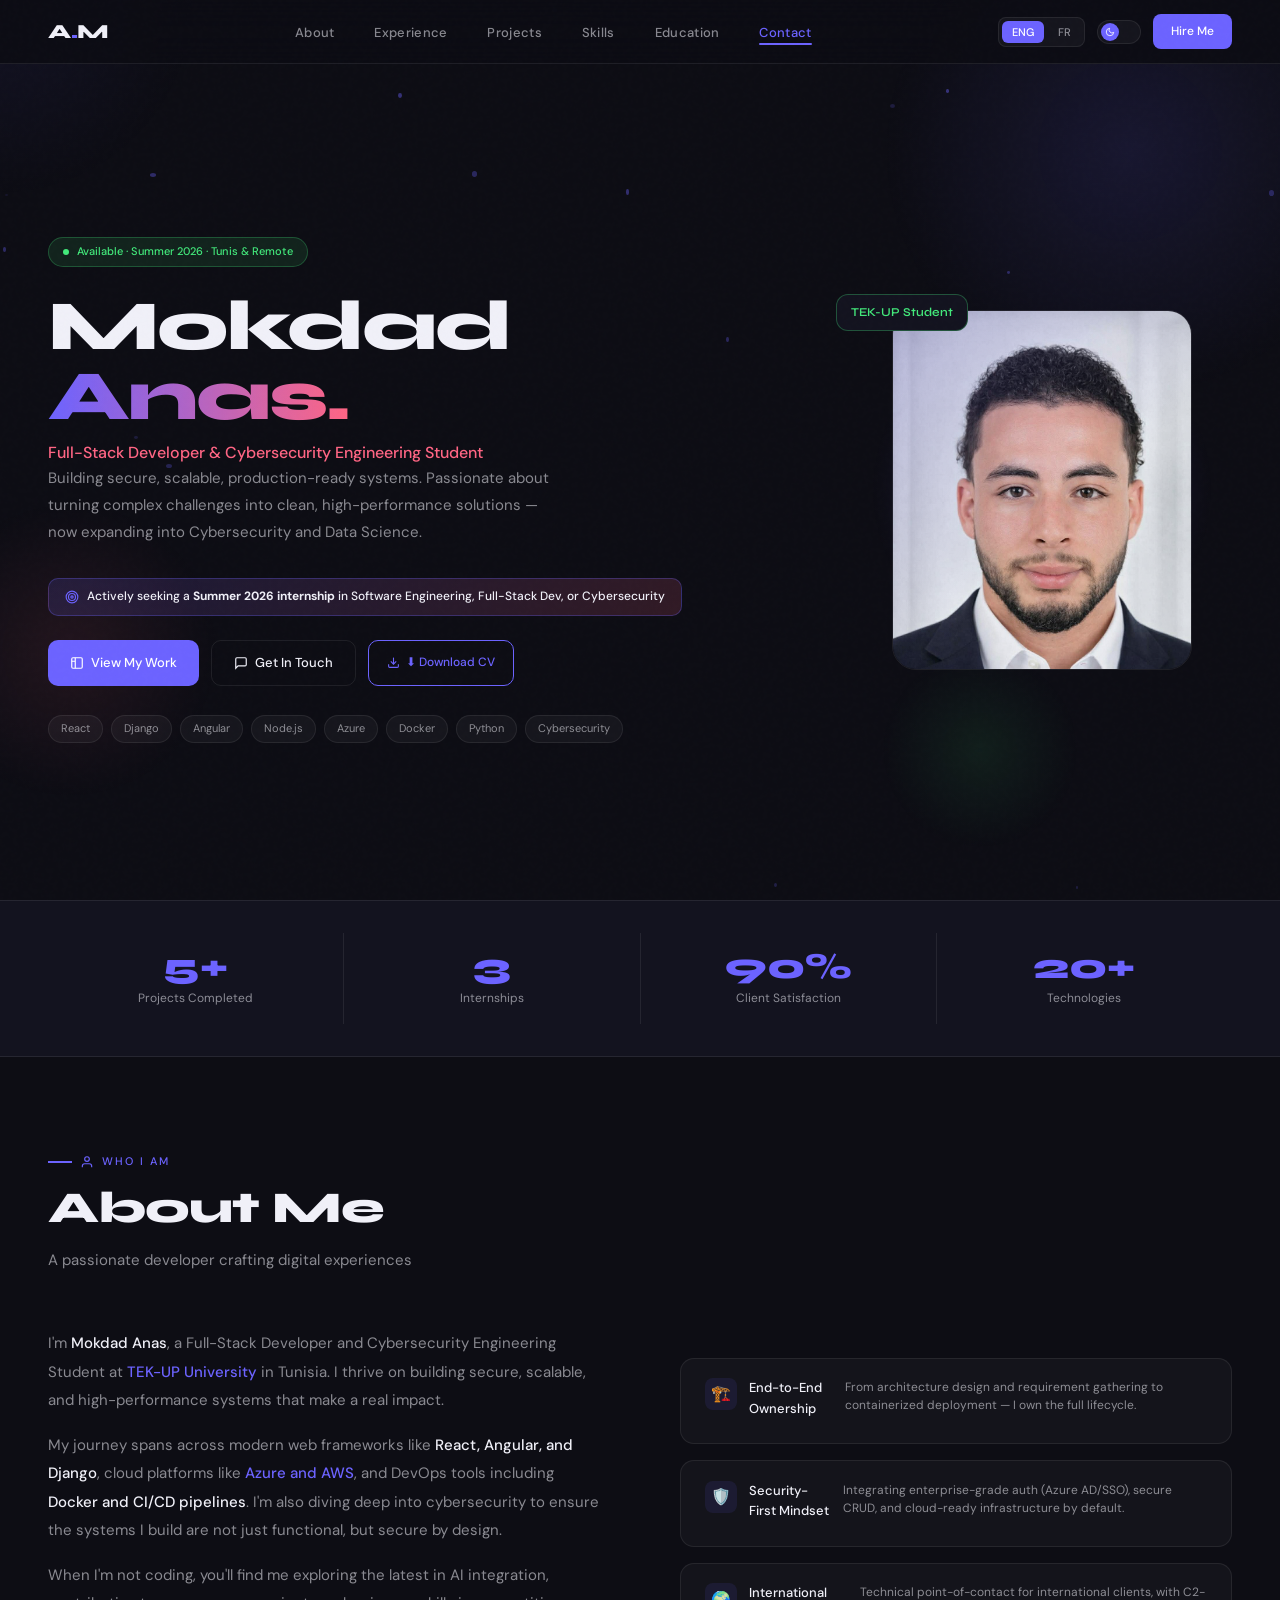
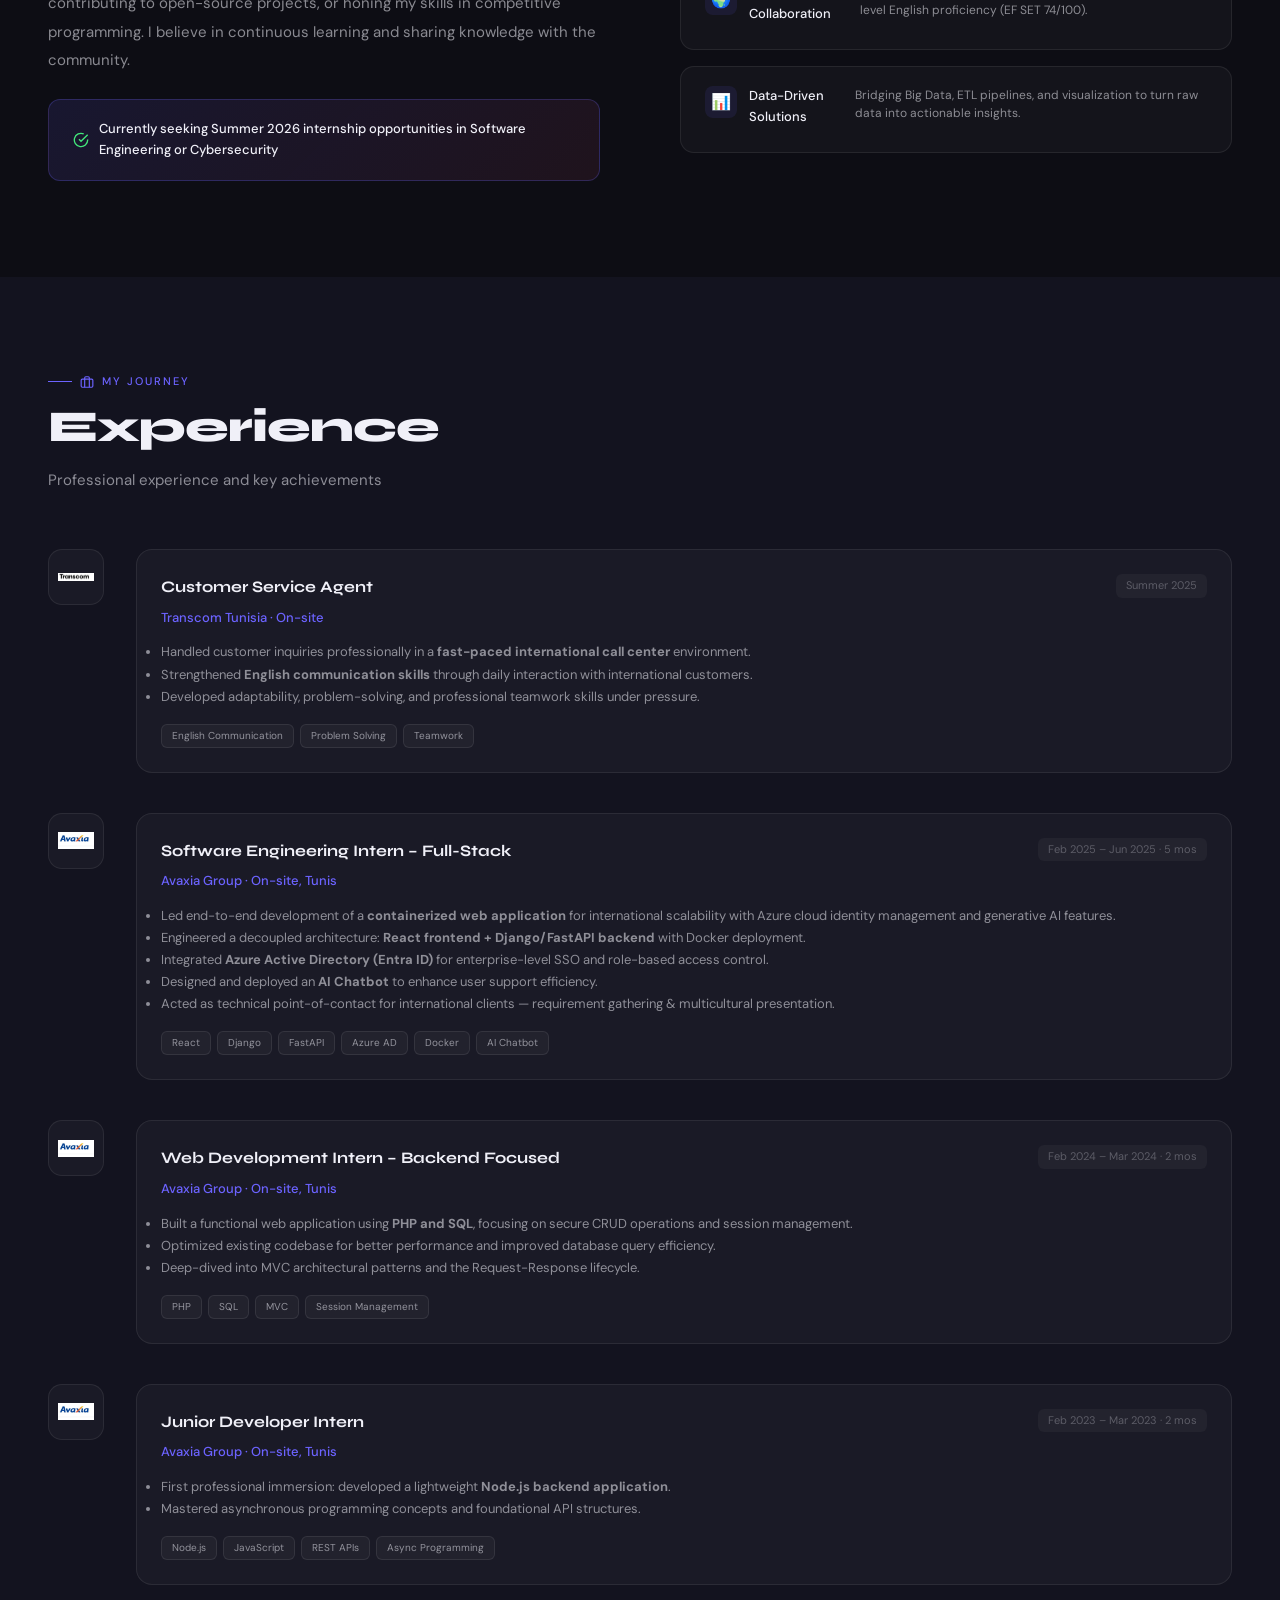
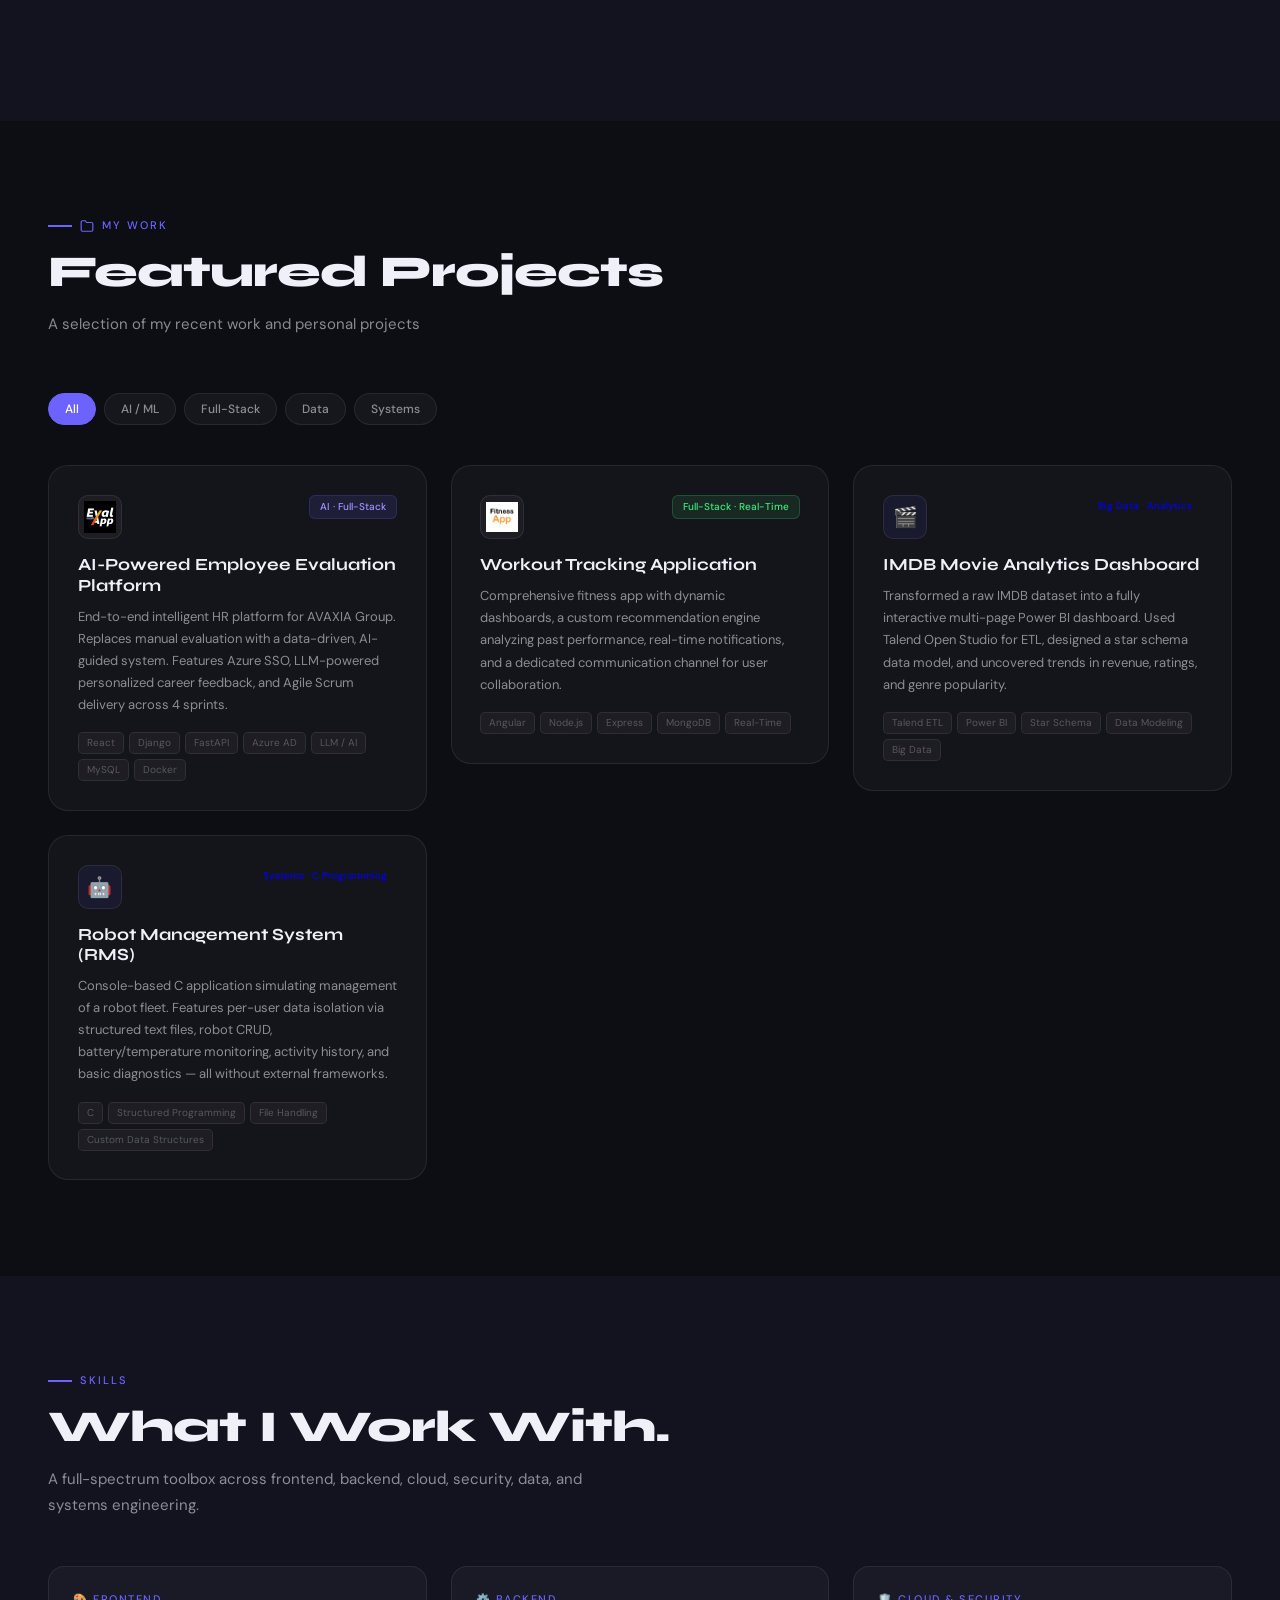
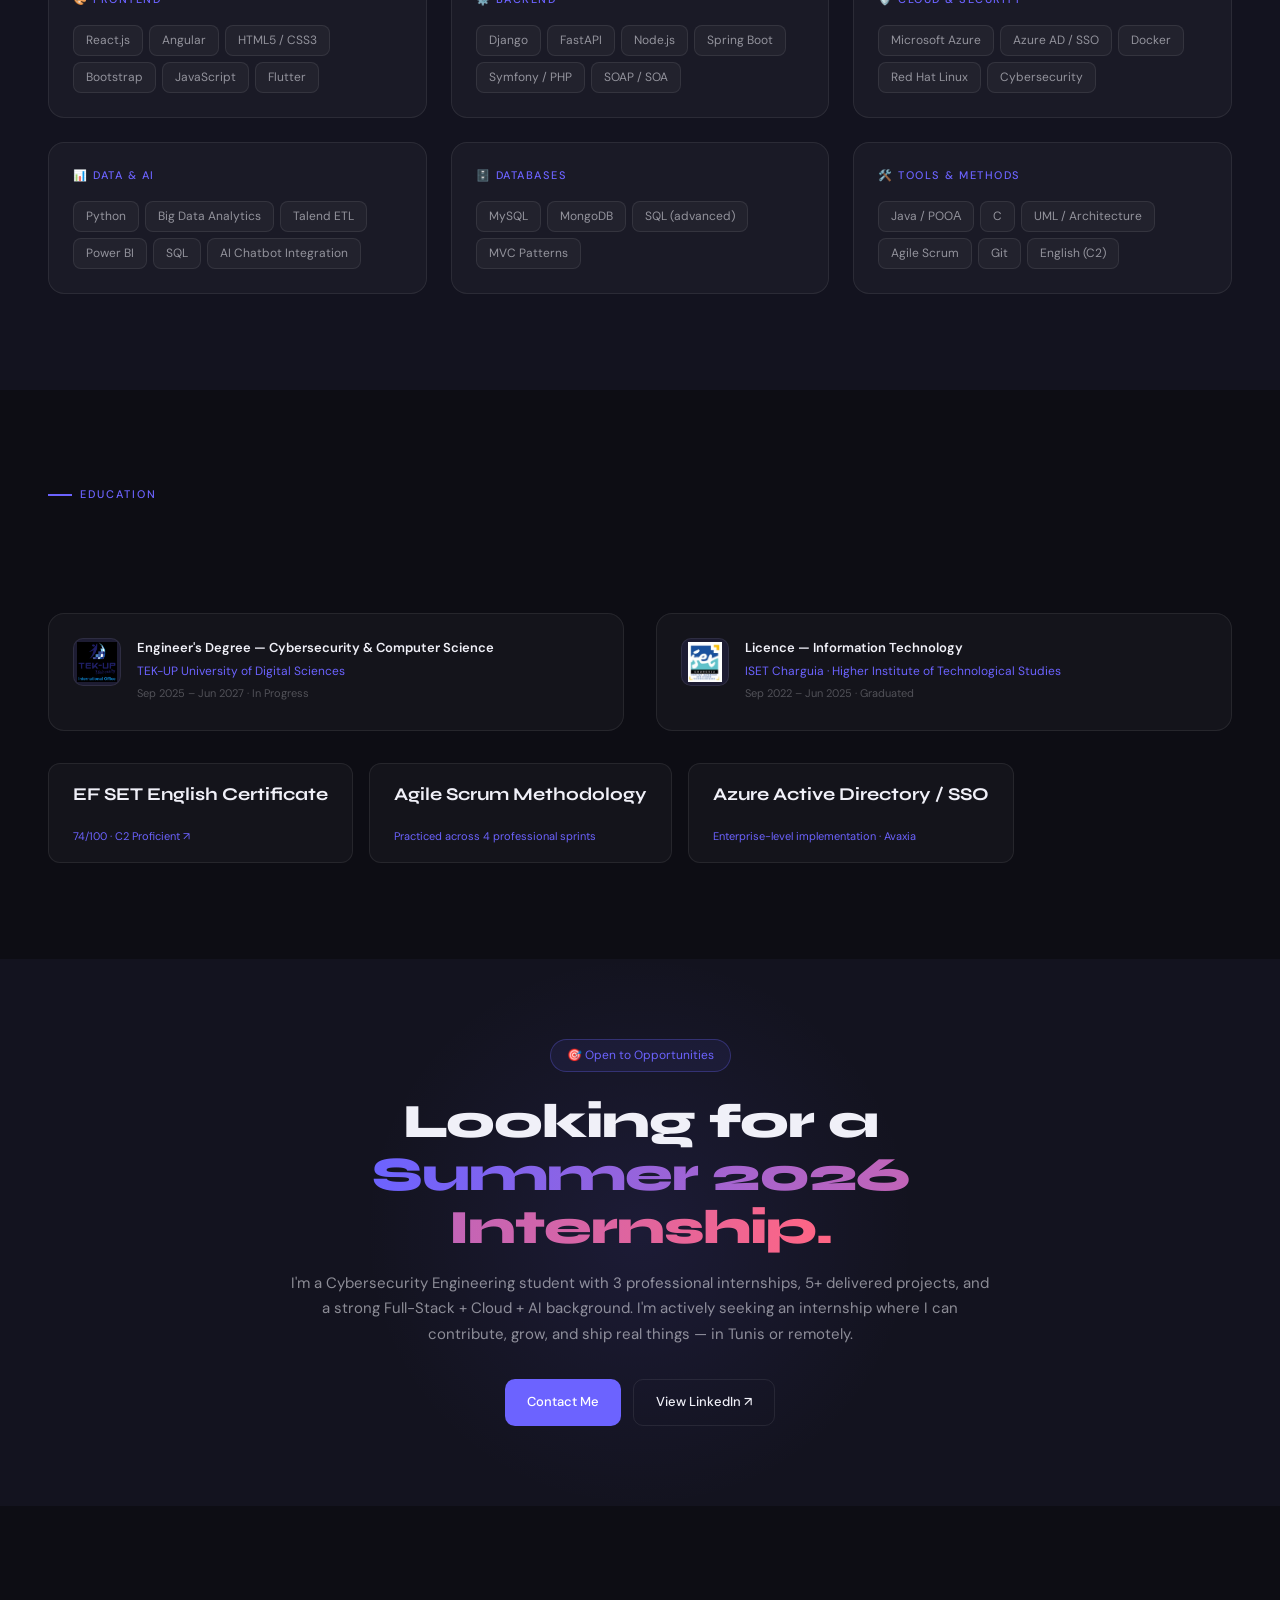
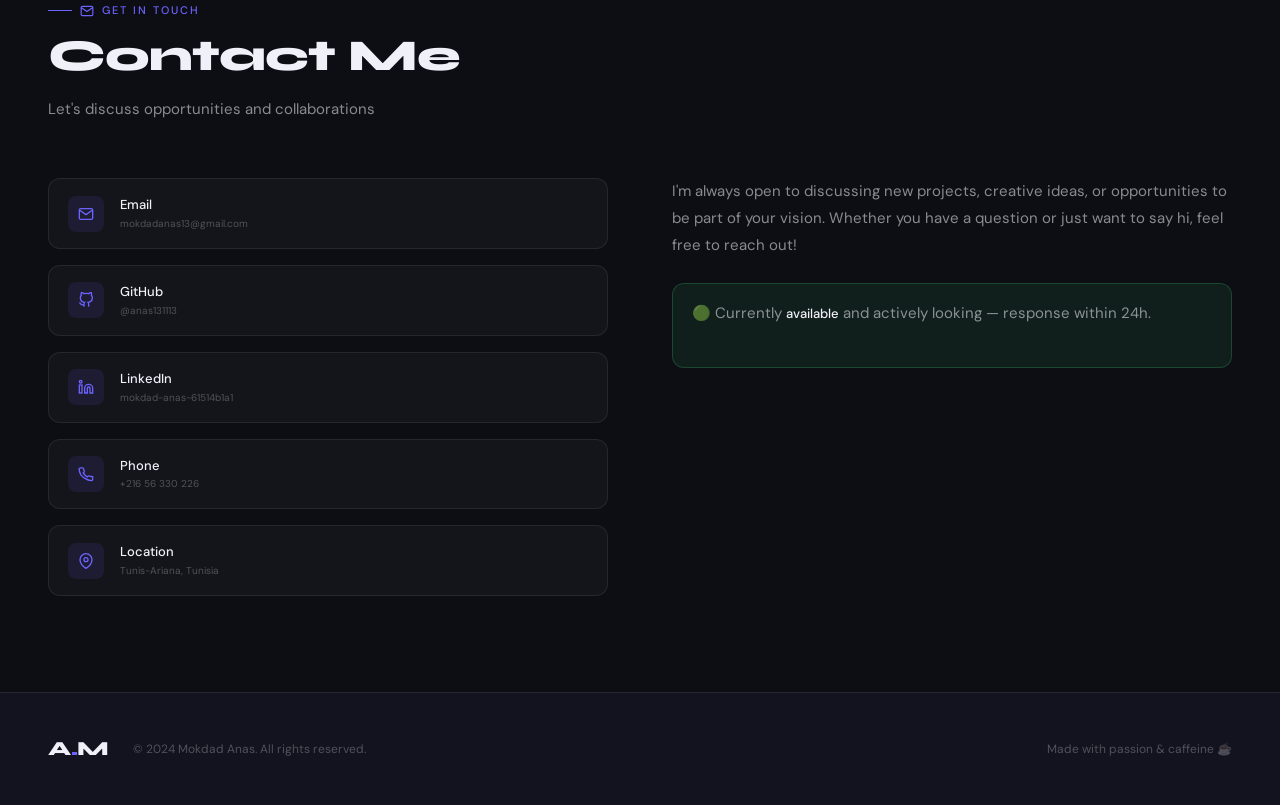
==== commit b7f79599: "remove scroll to explore" ====
--- a/index.html
+++ b/index.html
@@ -115,6 +115,8 @@
         </a>
       </div>
 
+   
+
       <div class="hero-tags">
         <span class="hero-tag">React</span>
         <span class="hero-tag">Django</span>
@@ -139,10 +141,7 @@
     </div>
   </div>
 
-  <div class="scroll-indicator">
-    <div class="scroll-mouse"><div class="scroll-wheel"></div></div>
-    <span data-i18n="hero.scroll">Scroll to explore</span>
-  </div>
+
 </section>
 
 <!-- STATS -->
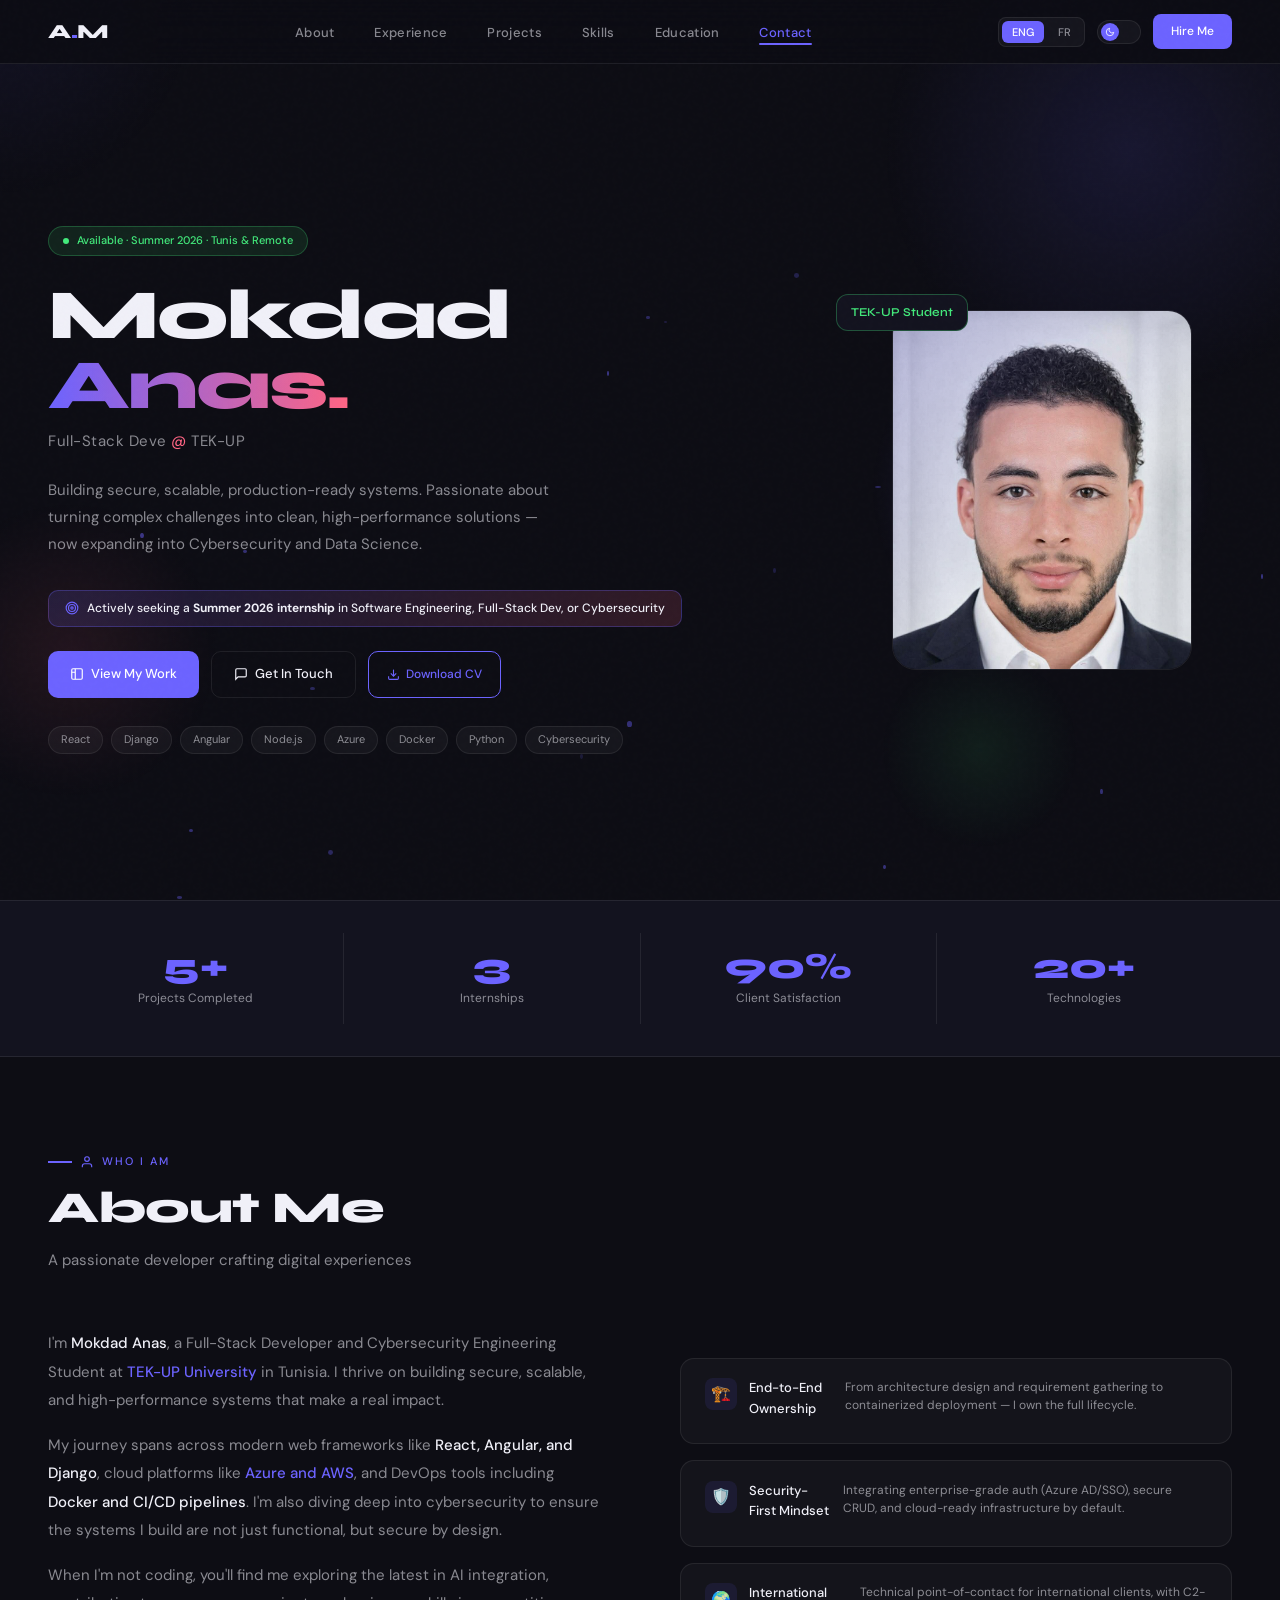
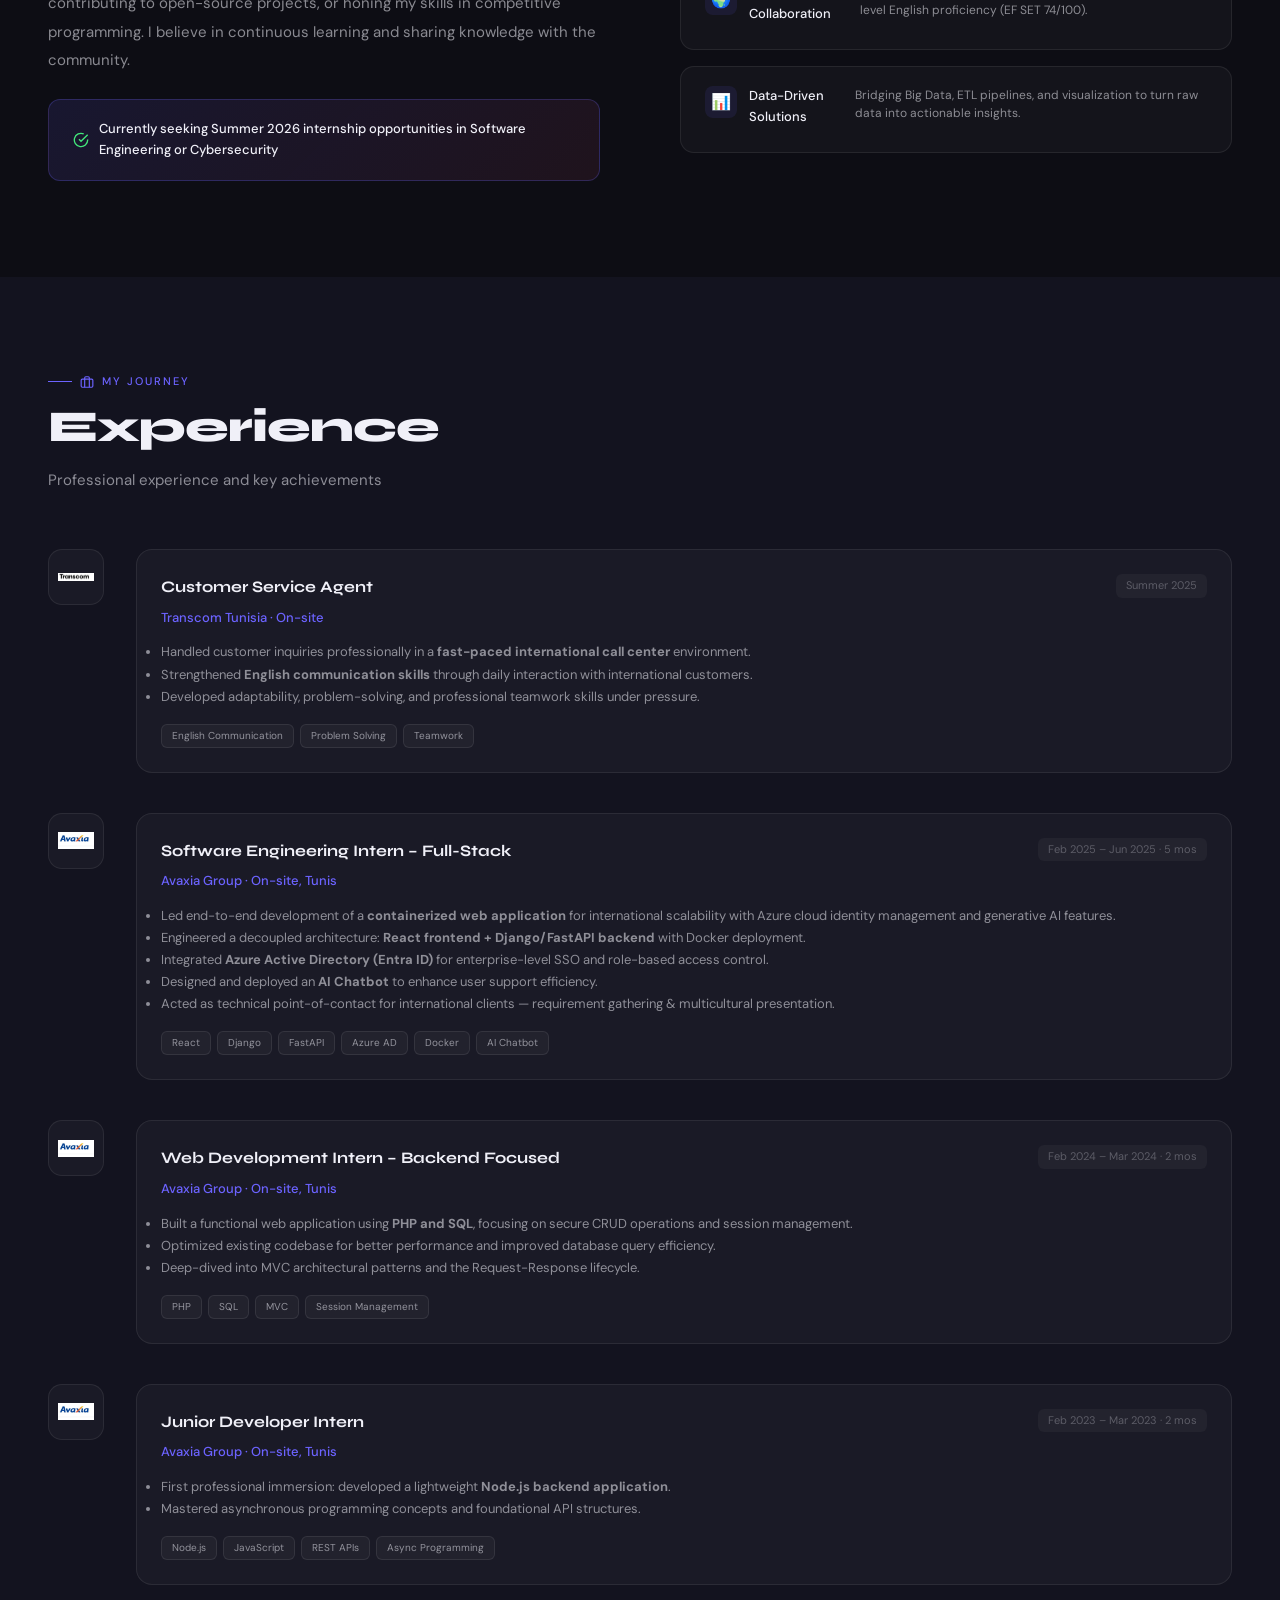
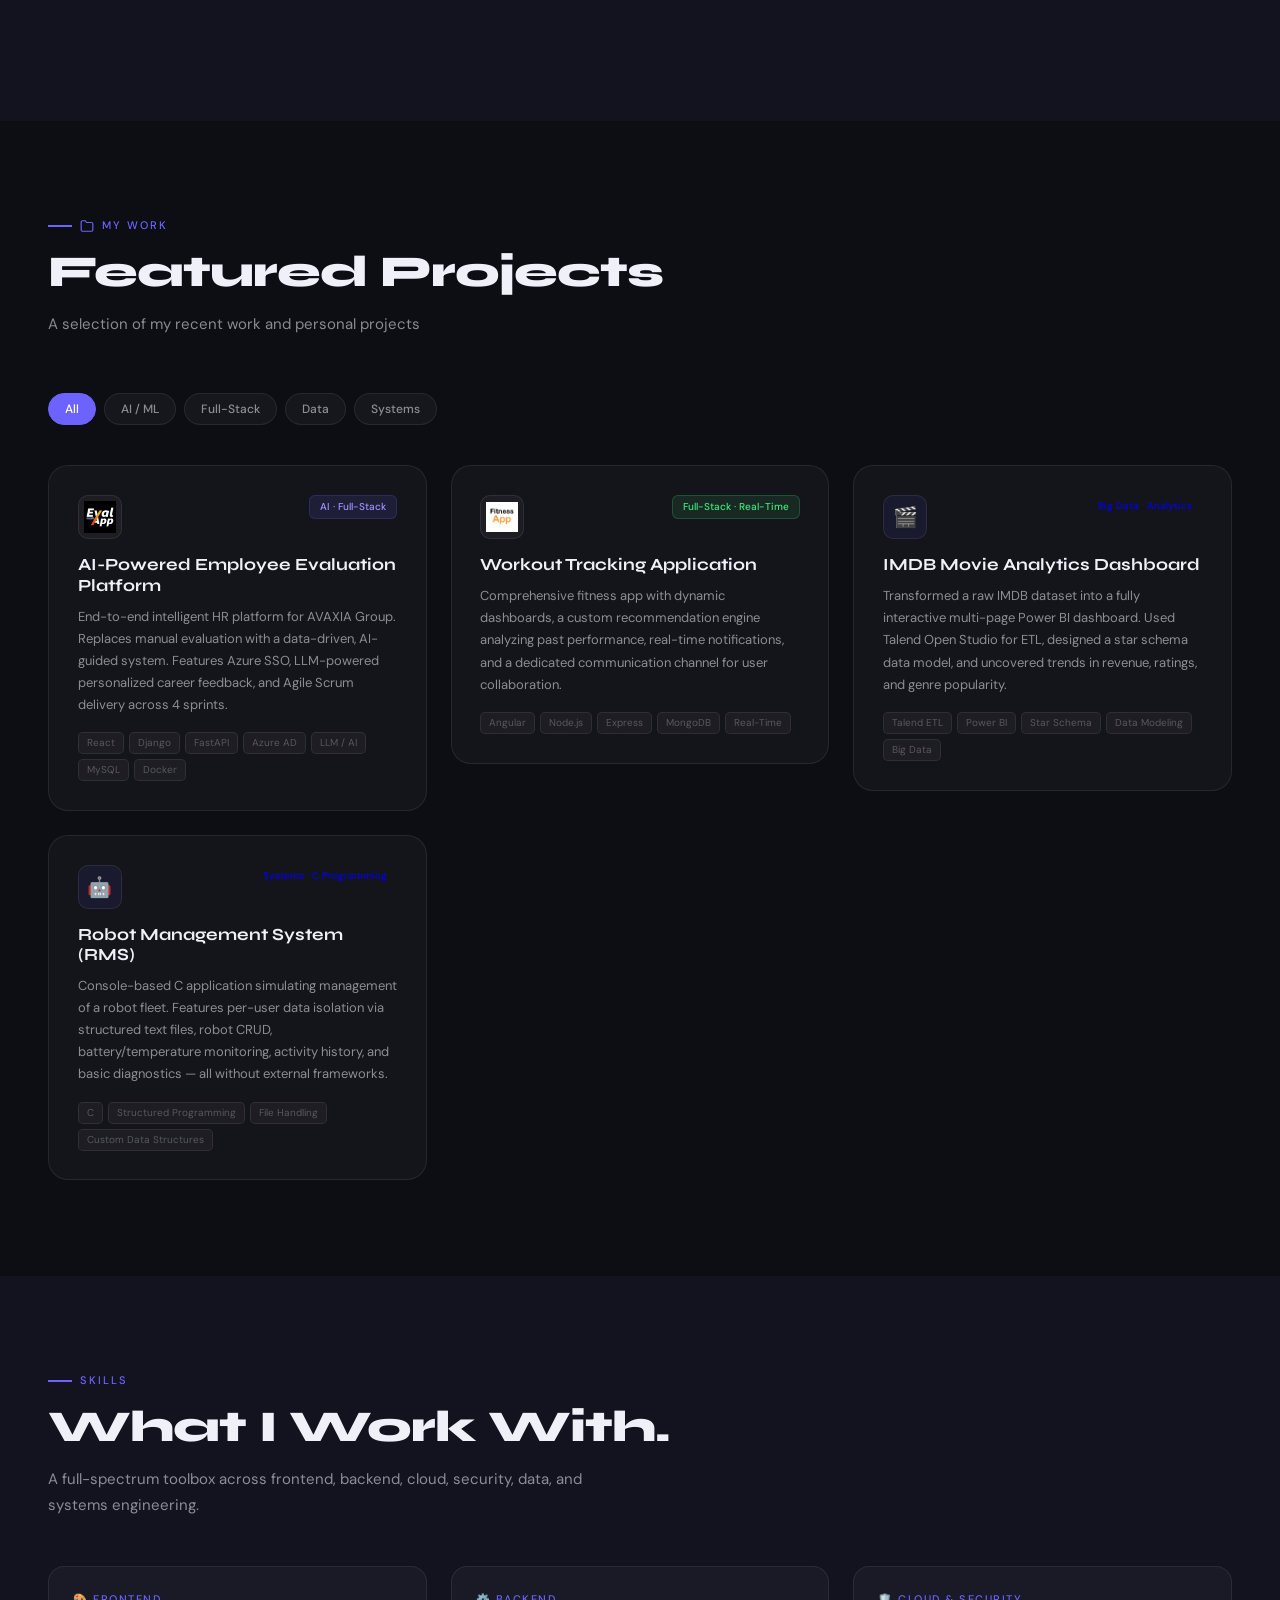
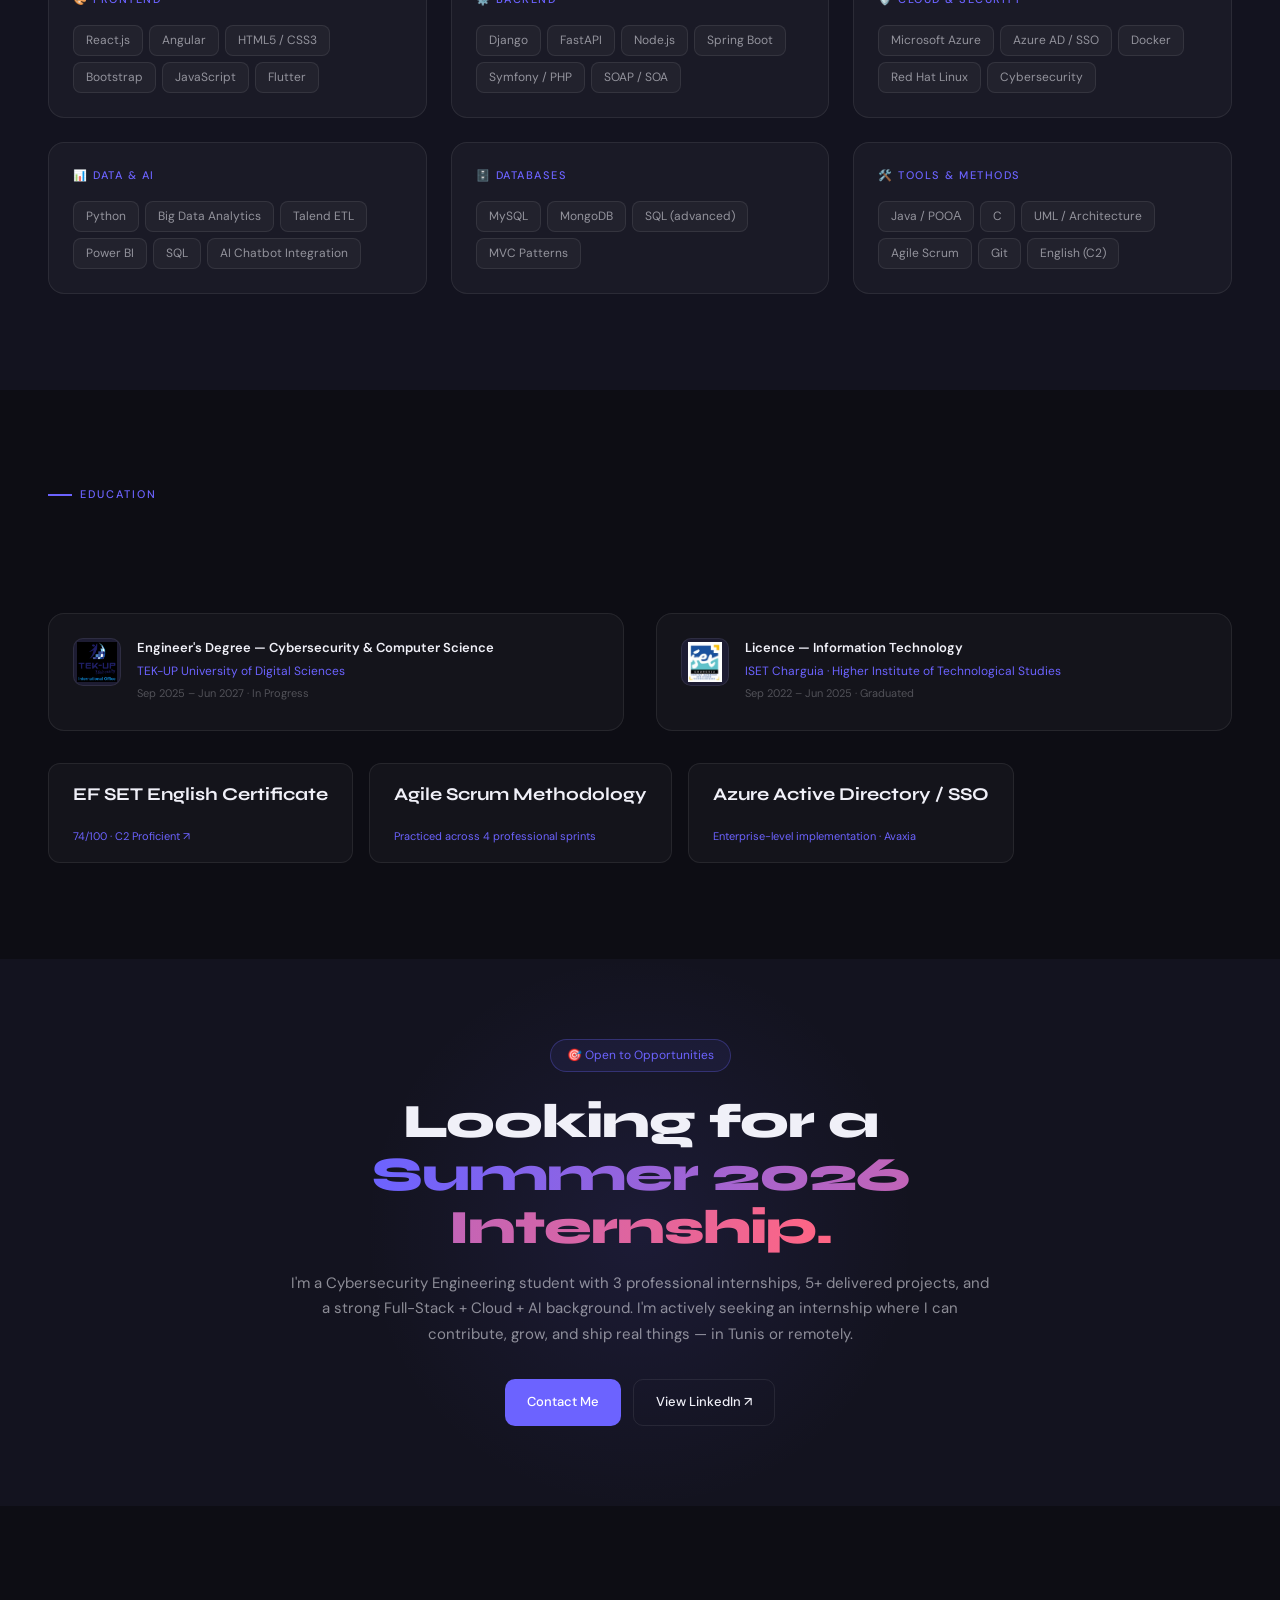
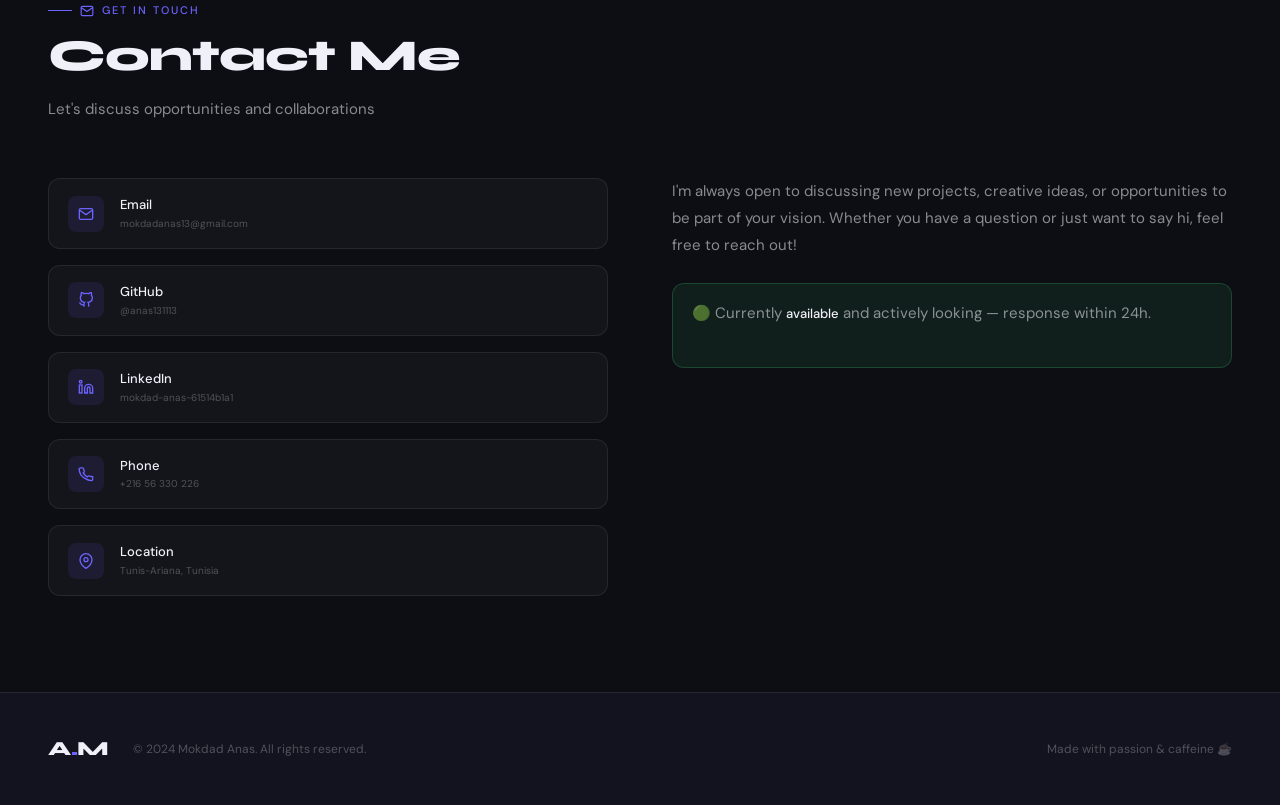
==== commit a081c67f: "last changes for tn" ====
--- a/index.html
+++ b/index.html
@@ -111,7 +111,7 @@
         </a>
         <a class="dl-cv-btn" href="https://drive.google.com/uc?export=download&id=1qLOl7U4m4RPKHNG6JJ98xX6xVeAY7WUO" download="CV_Mokdad_Anas.pdf">
           <svg viewBox="0 0 24 24" fill="none" stroke="currentColor" stroke-width="2"><path d="M21 15v4a2 2 0 0 1-2 2H5a2 2 0 0 1-2-2v-4"/><polyline points="7,10 12,15 17,10"/><line x1="12" y1="15" x2="12" y2="3"/></svg>
-          <span data-i18n="hero.downloadCV">⬇ Download CV</span>
+          <span > Download CV</span>
         </a>
       </div>
 
--- a/style.css
+++ b/style.css
@@ -188,12 +188,12 @@
   margin-bottom:.5rem;animation:fadeInUp .7s ease .1s both;
 }
 .hero-name .accent{color:var(--accent);}
-.hero-title-wrap{
+.hero-title{
   font-size:15px;font-weight:400;color:var(--text2);
-  letter-spacing:.5px;margin-bottom:1.5rem;
-  animation:fadeInUp .7s ease .2s both;line-height:1.6;
-}
-.hero-title{color:var(--accent2);font-weight:500;}
+  letter-spacing:0.5px;margin-bottom:1.5rem;
+  animation:fadeInUp 0.7s ease 0.2s both;
+}
+.hero-title span{color:var(--accent2);font-weight:500;}
 .typewriter-text{border-right:2px solid var(--accent2);display:inline;padding-right:2px;}
 .hero-desc{
   font-size:15px;color:var(--text2);line-height:1.8;
@@ -547,6 +547,8 @@
   background:rgba(67,233,123,.08);border:.5px solid rgba(67,233,123,.2);
   border-radius:12px;display:flex;align-items:center;gap:8px;margin-bottom:1.5rem;
 }
+
+
 .contact-avail svg{width:16px;height:16px;flex-shrink:0;color:var(--accent3);}
 .contact-avail span{font-size:13px;color:var(--text);font-weight:500;}
 .contact-social{display:flex;gap:10px;margin-top:1rem;}
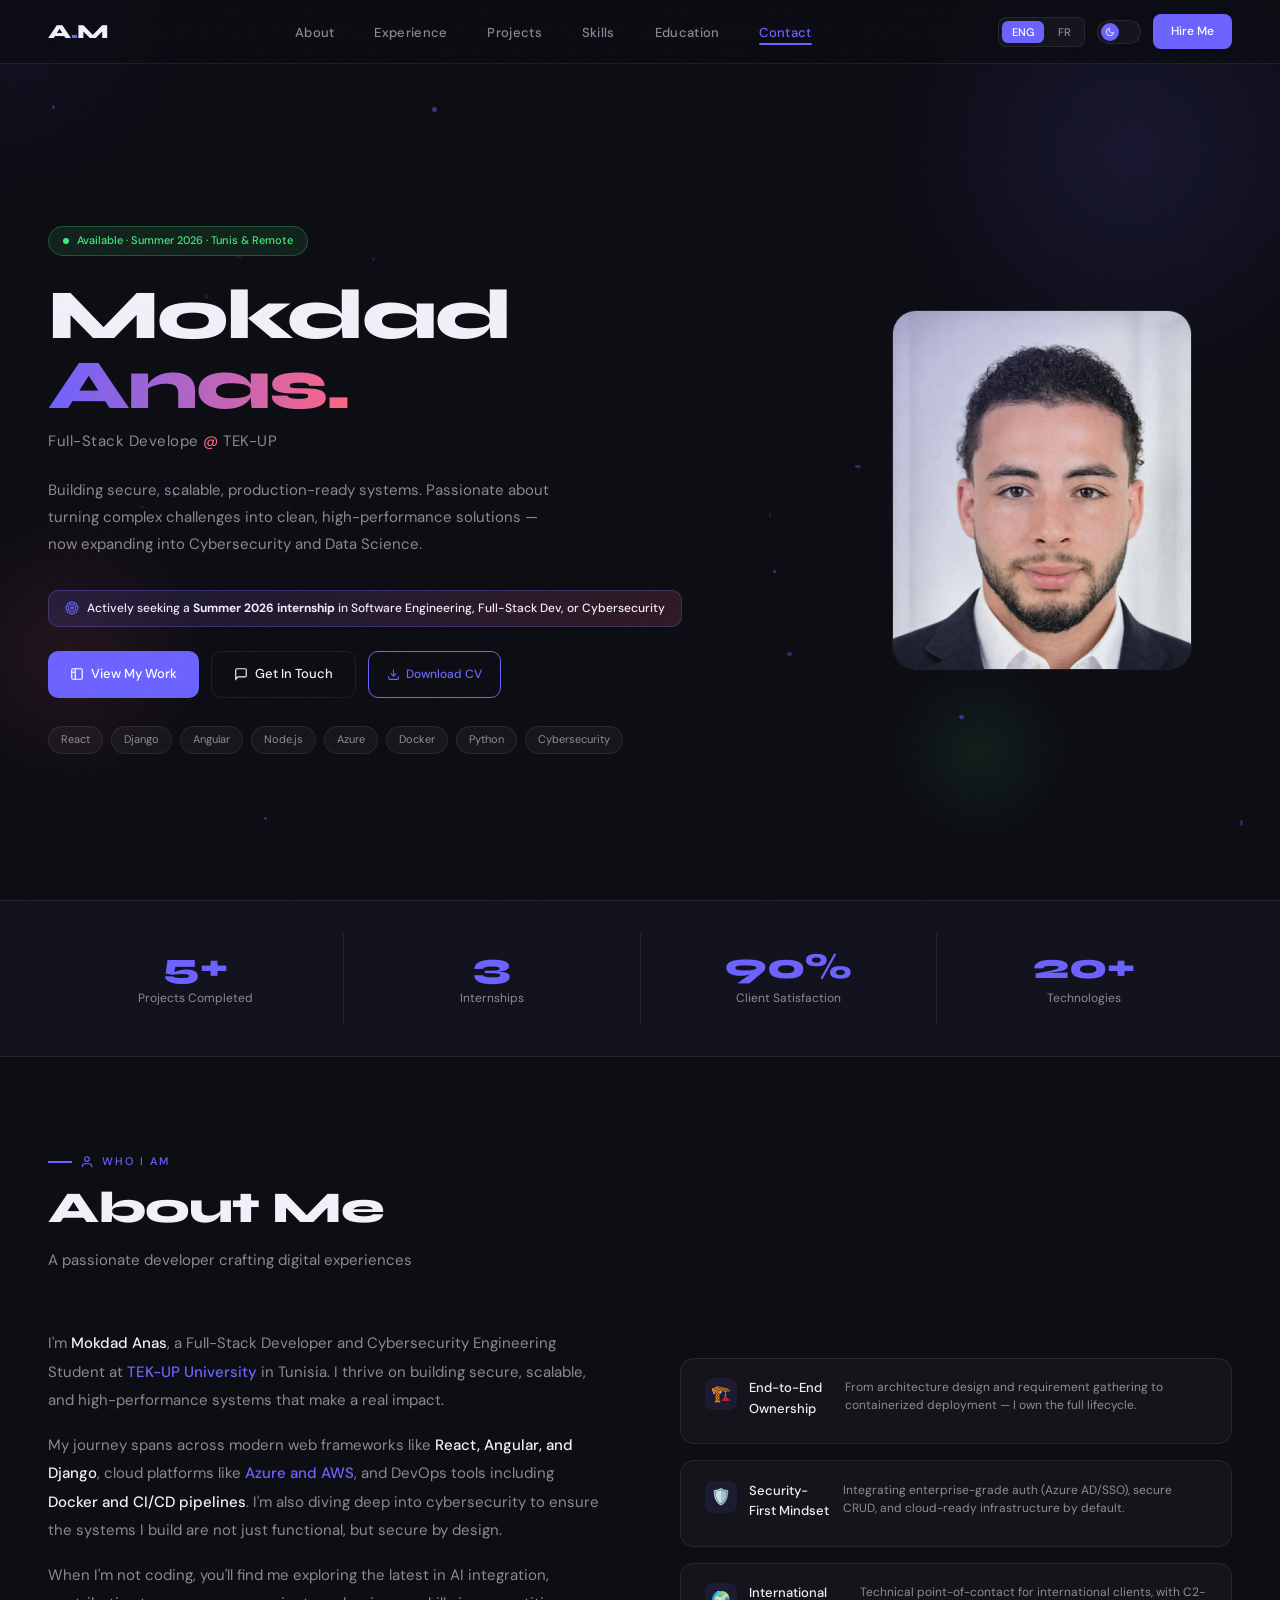
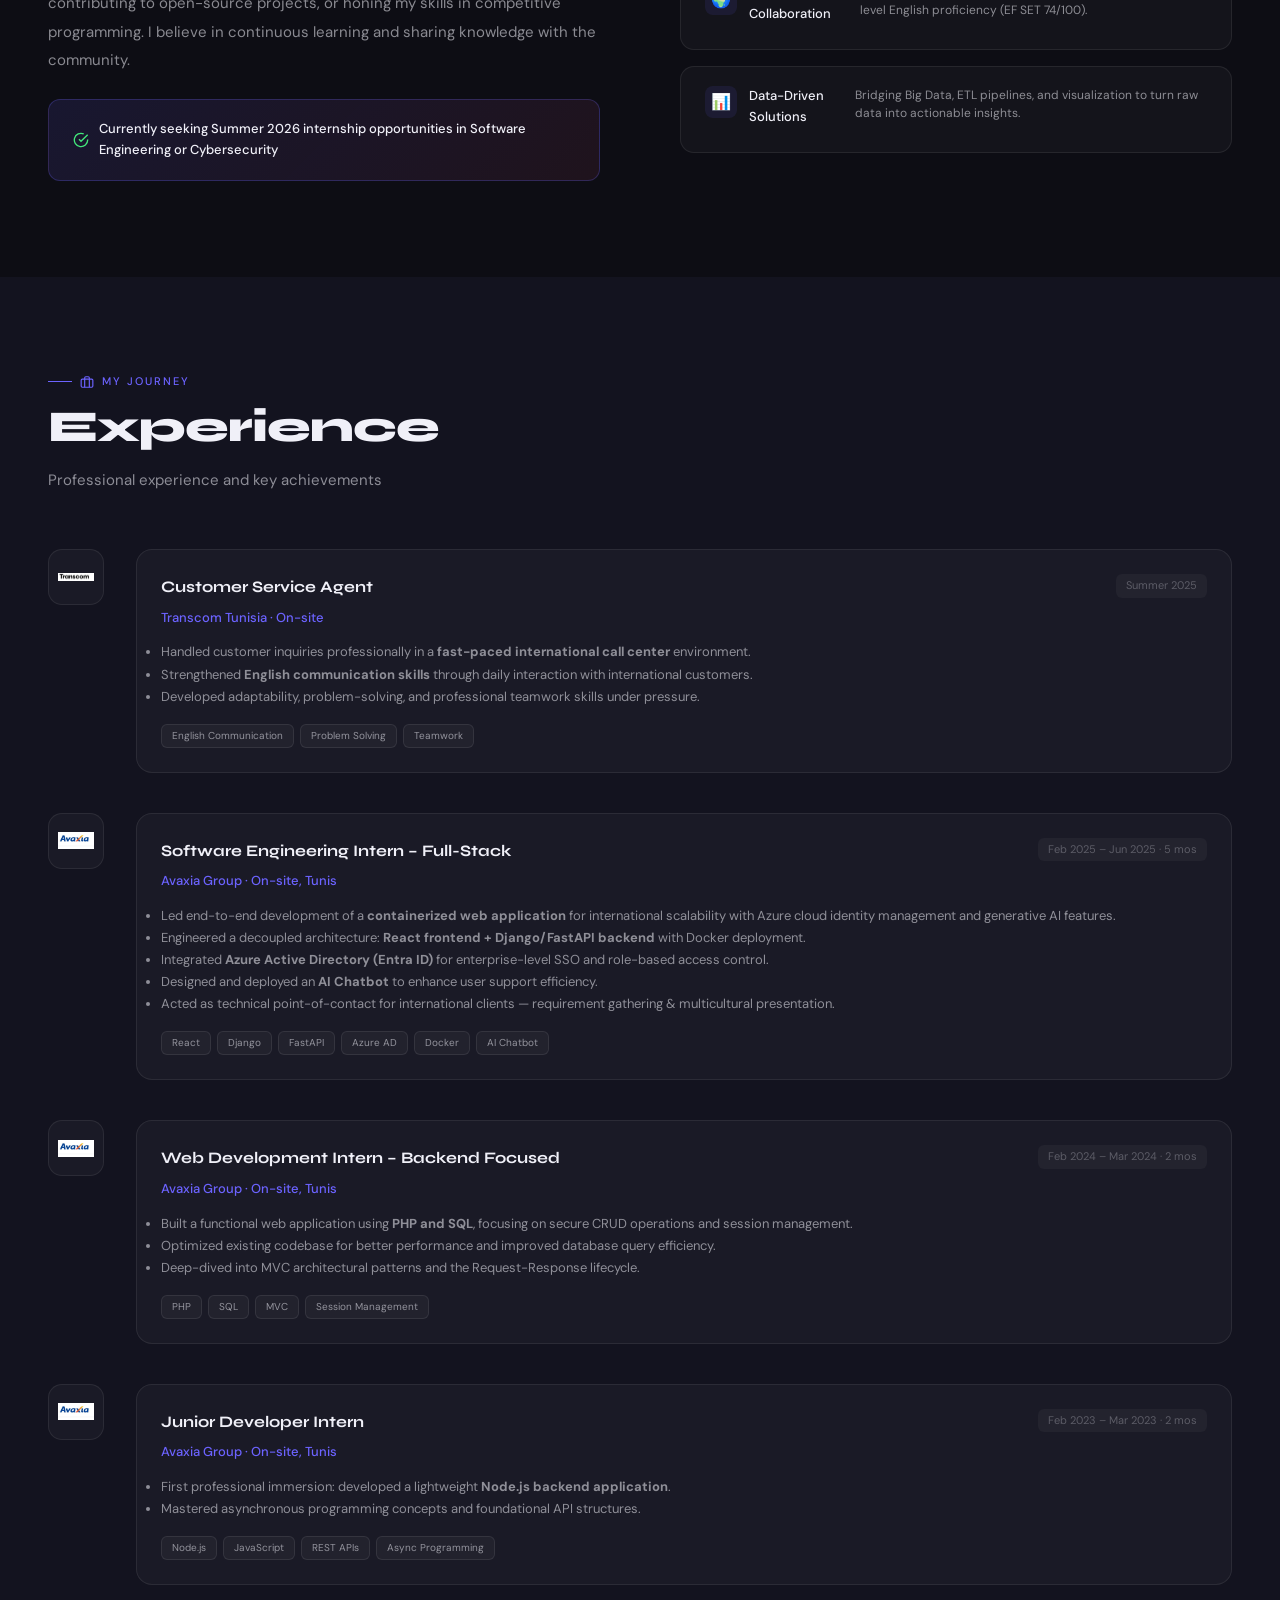
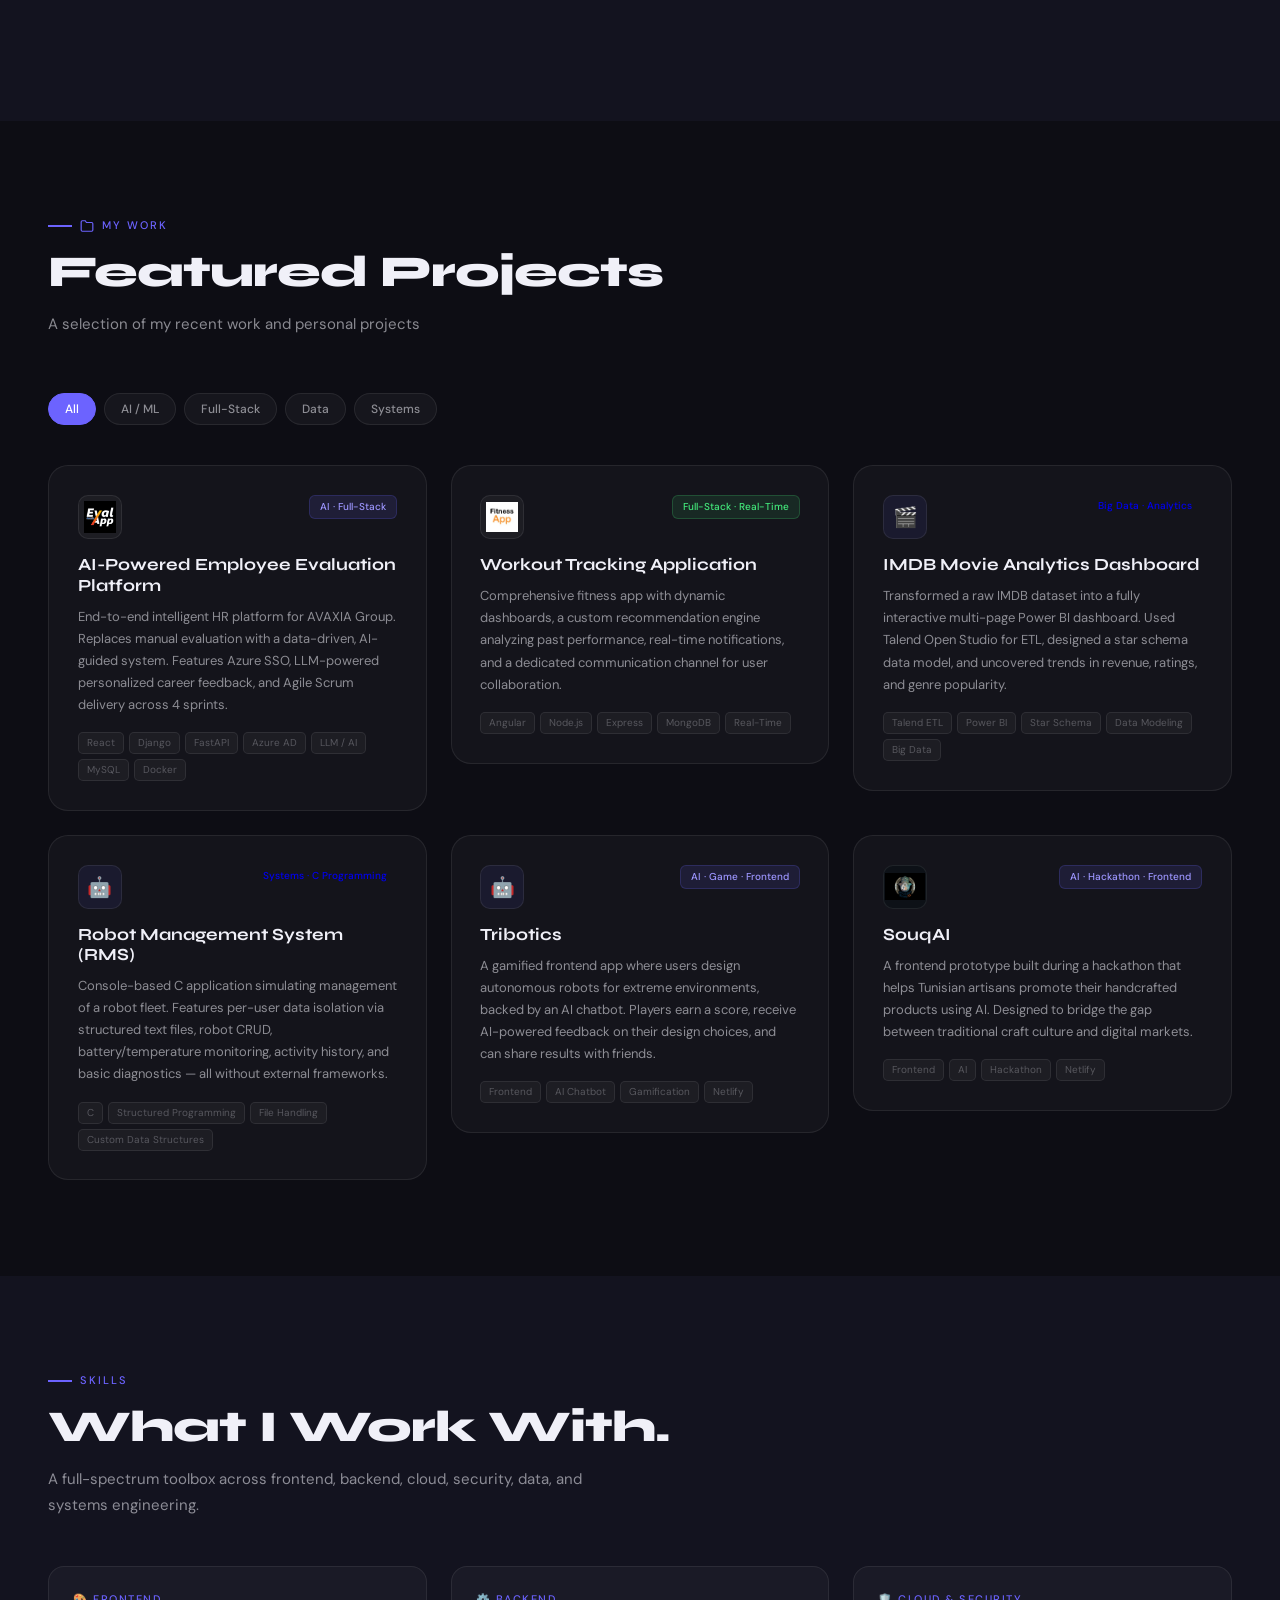
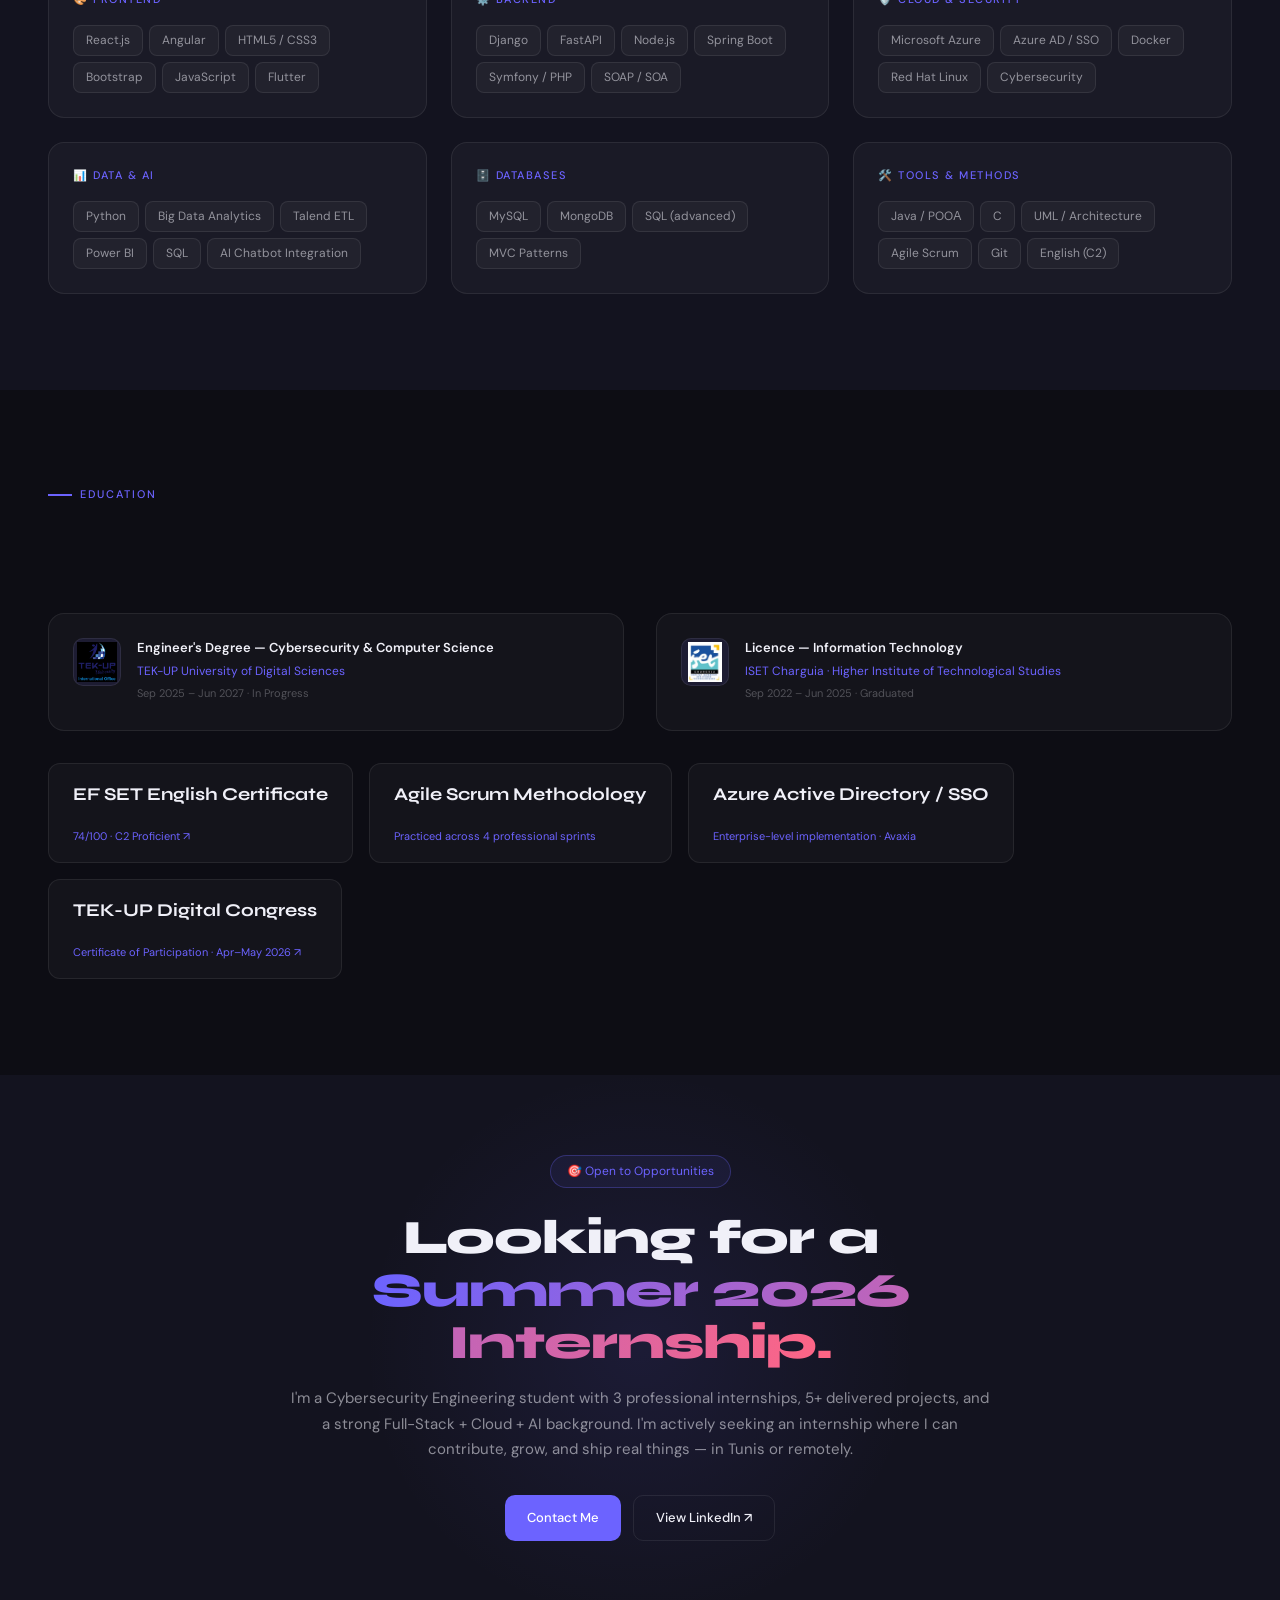
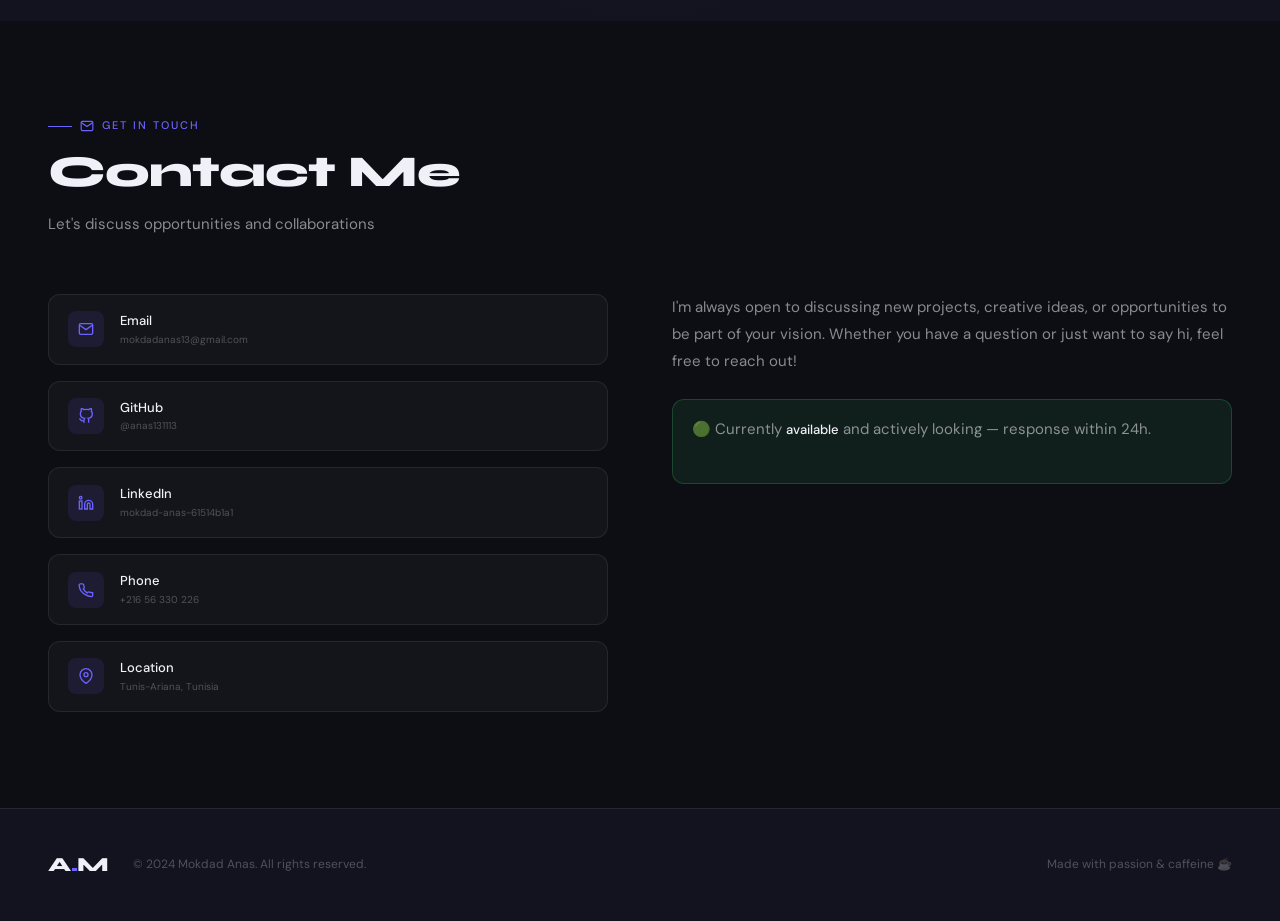
==== commit 814d7eaf: "adding few projects and 1 certif + upgrading the translation thing" ====
--- a/index.html
+++ b/index.html
@@ -135,9 +135,7 @@
         <img src="[data-uri]" alt="Mokdad Anas"/>
         <div class="photo-overlay"></div>
       </div>
-      <div class="photo-badge-float2">
-        <div class="val" data-i18n="hero.engBadge">TEK-UP Student</div>
-      </div>
+   
     </div>
   </div>
 
@@ -393,6 +391,36 @@
           <span class="project-chip">File Handling</span><span class="project-chip">Custom Data Structures</span>
         </div>
       </div>      </a>
+
+            <a href="https://tribotics.netlify.app/" target="_blank" rel="noopener" style="text-decoration: none;">
+      <div class="project-card" data-cat="ai web">
+        <div class="project-header">
+          <div class="project-logo" style="background:#1a1a2e;font-size:20px;display:flex;align-items:center;justify-content:center;">🤖</div>
+          <span class="project-cat cat-ai" data-i18n="projects.tribotics.cat">AI · Game · Frontend</span>
+        </div>
+        <div class="project-title" data-i18n="projects.tribotics.title">Tribotics</div>
+        <div class="project-desc" data-i18n="projects.tribotics.desc">A gamified frontend app where users design autonomous robots for extreme environments, backed by an AI chatbot. Players earn a score, receive AI-powered feedback on their design choices, and can share results with friends.</div>
+        <div class="project-chips">
+          <span class="project-chip">Frontend</span><span class="project-chip">AI Chatbot</span>
+          <span class="project-chip">Gamification</span><span class="project-chip">Netlify</span>
+        </div>
+      </div>
+      </a>
+
+            <a href="https://souq-ai.netlify.app/" target="_blank" rel="noopener" style="text-decoration: none;">
+      <div class="project-card" data-cat="ai web">
+        <div class="project-header">
+          <div class="project-logo" id="souqai-logo" style="background:#0d1117;overflow:hidden;display:flex;align-items:center;justify-content:center;"></div>
+          <span class="project-cat cat-ai" data-i18n="projects.souqai.cat">AI · Hackathon · Frontend</span>
+        </div>
+        <div class="project-title" data-i18n="projects.souqai.title">SouqAI</div>
+        <div class="project-desc" data-i18n="projects.souqai.desc">A frontend prototype built during a hackathon that helps Tunisian artisans promote their handcrafted products using AI. Designed to bridge the gap between traditional craft culture and digital markets.</div>
+        <div class="project-chips">
+          <span class="project-chip">Frontend</span><span class="project-chip">AI</span>
+          <span class="project-chip">Hackathon</span><span class="project-chip">Netlify</span>
+        </div>
+      </div>
+      </a>
 
     </div>
   </div>
@@ -499,6 +527,10 @@
         <div class="cert-title">Azure Active Directory / SSO</div>
         <div class="cert-sub">Enterprise-level implementation · Avaxia</div>
       </div>
+      <a class="cert-card" href="certif.html" target="_blank" rel="noopener" data-i18n-cert="true">
+        <div class="cert-title" data-i18n="cert.digitalCongress.title">TEK-UP Digital Congress</div>
+        <div class="cert-sub" data-i18n="cert.digitalCongress.sub">Certificate of Participation · Apr–May 2026 ↗</div>
+      </a>
     </div>
   </div>
 </section>
@@ -593,6 +625,18 @@
   </div>
 </footer>
 
+<script>
+// Inject SouqAI logo
+(function(){
+  var el = document.getElementById('souqai-logo');
+  if(!el) return;
+  var img = document.createElement('img');
+  img.style.cssText = 'width:40px;height:40px;object-fit:contain;';
+  img.alt = 'SouqAI';
+  img.src = '[data-uri]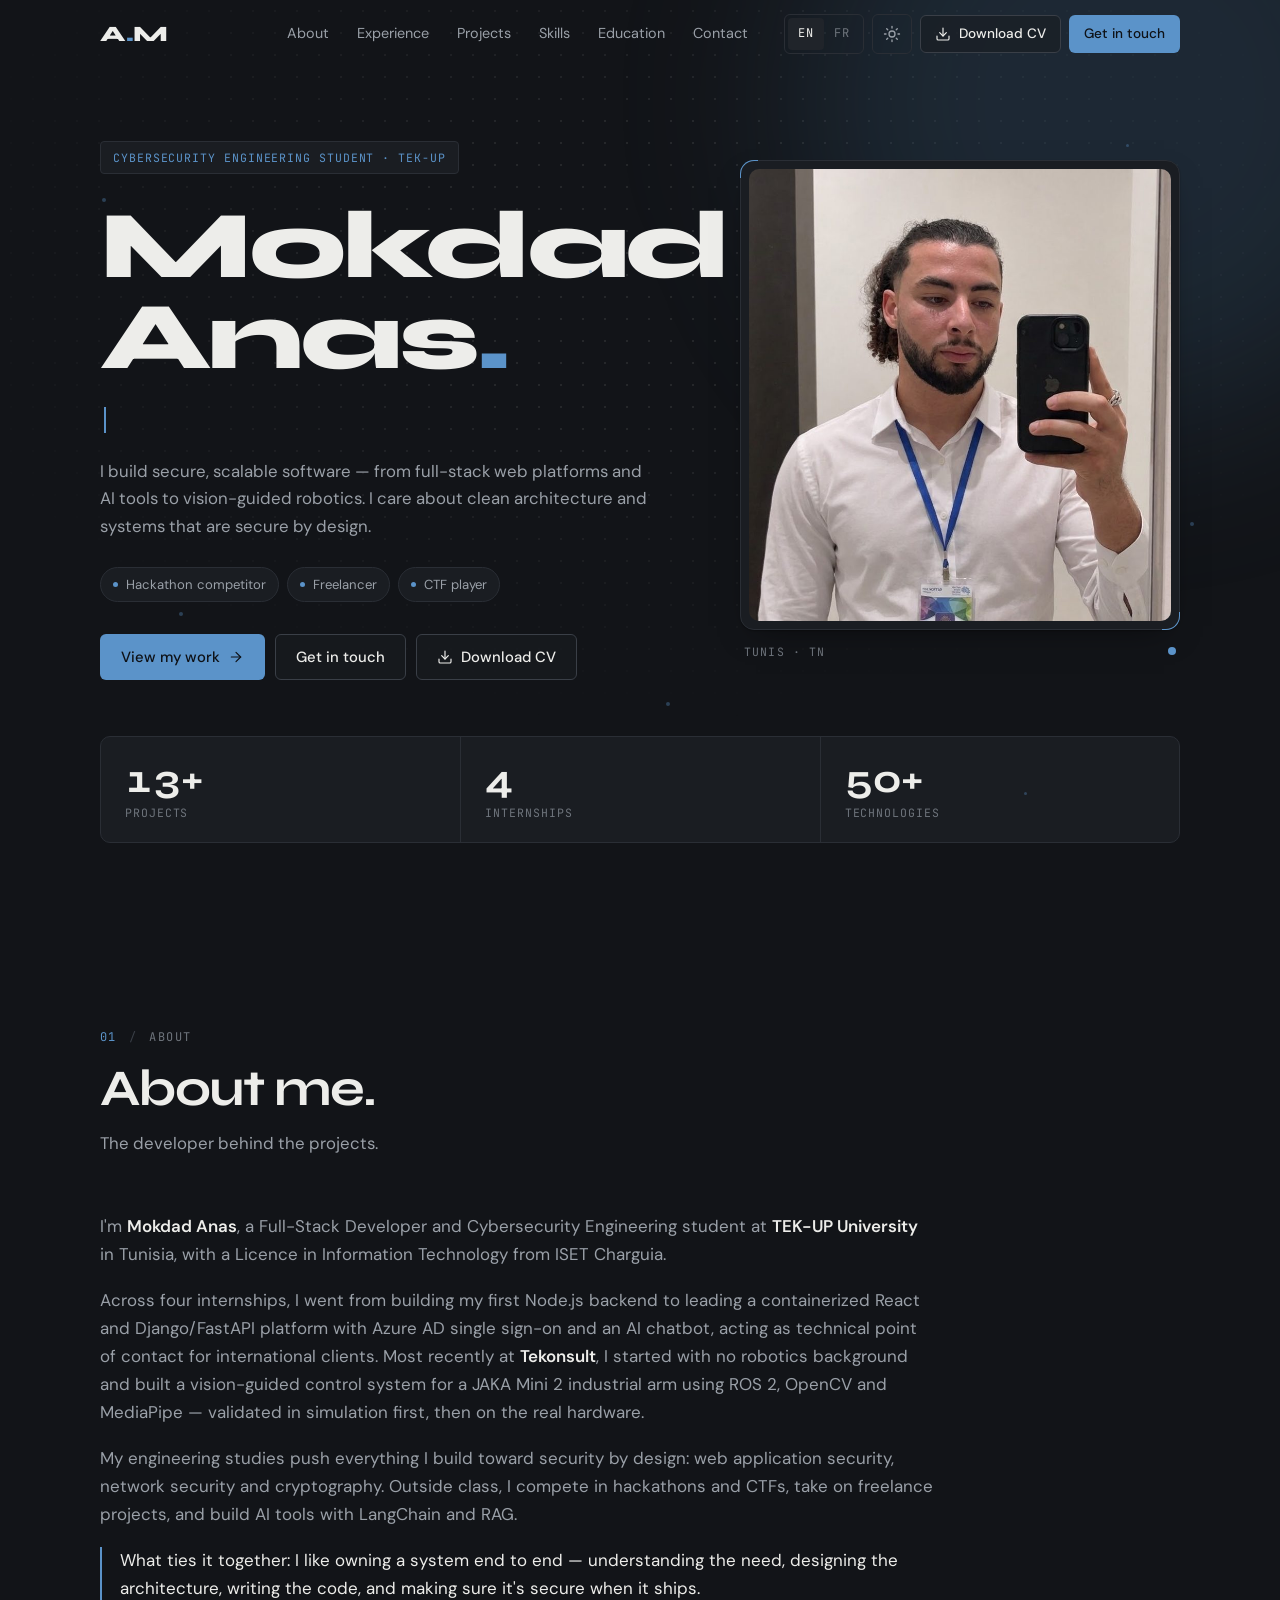
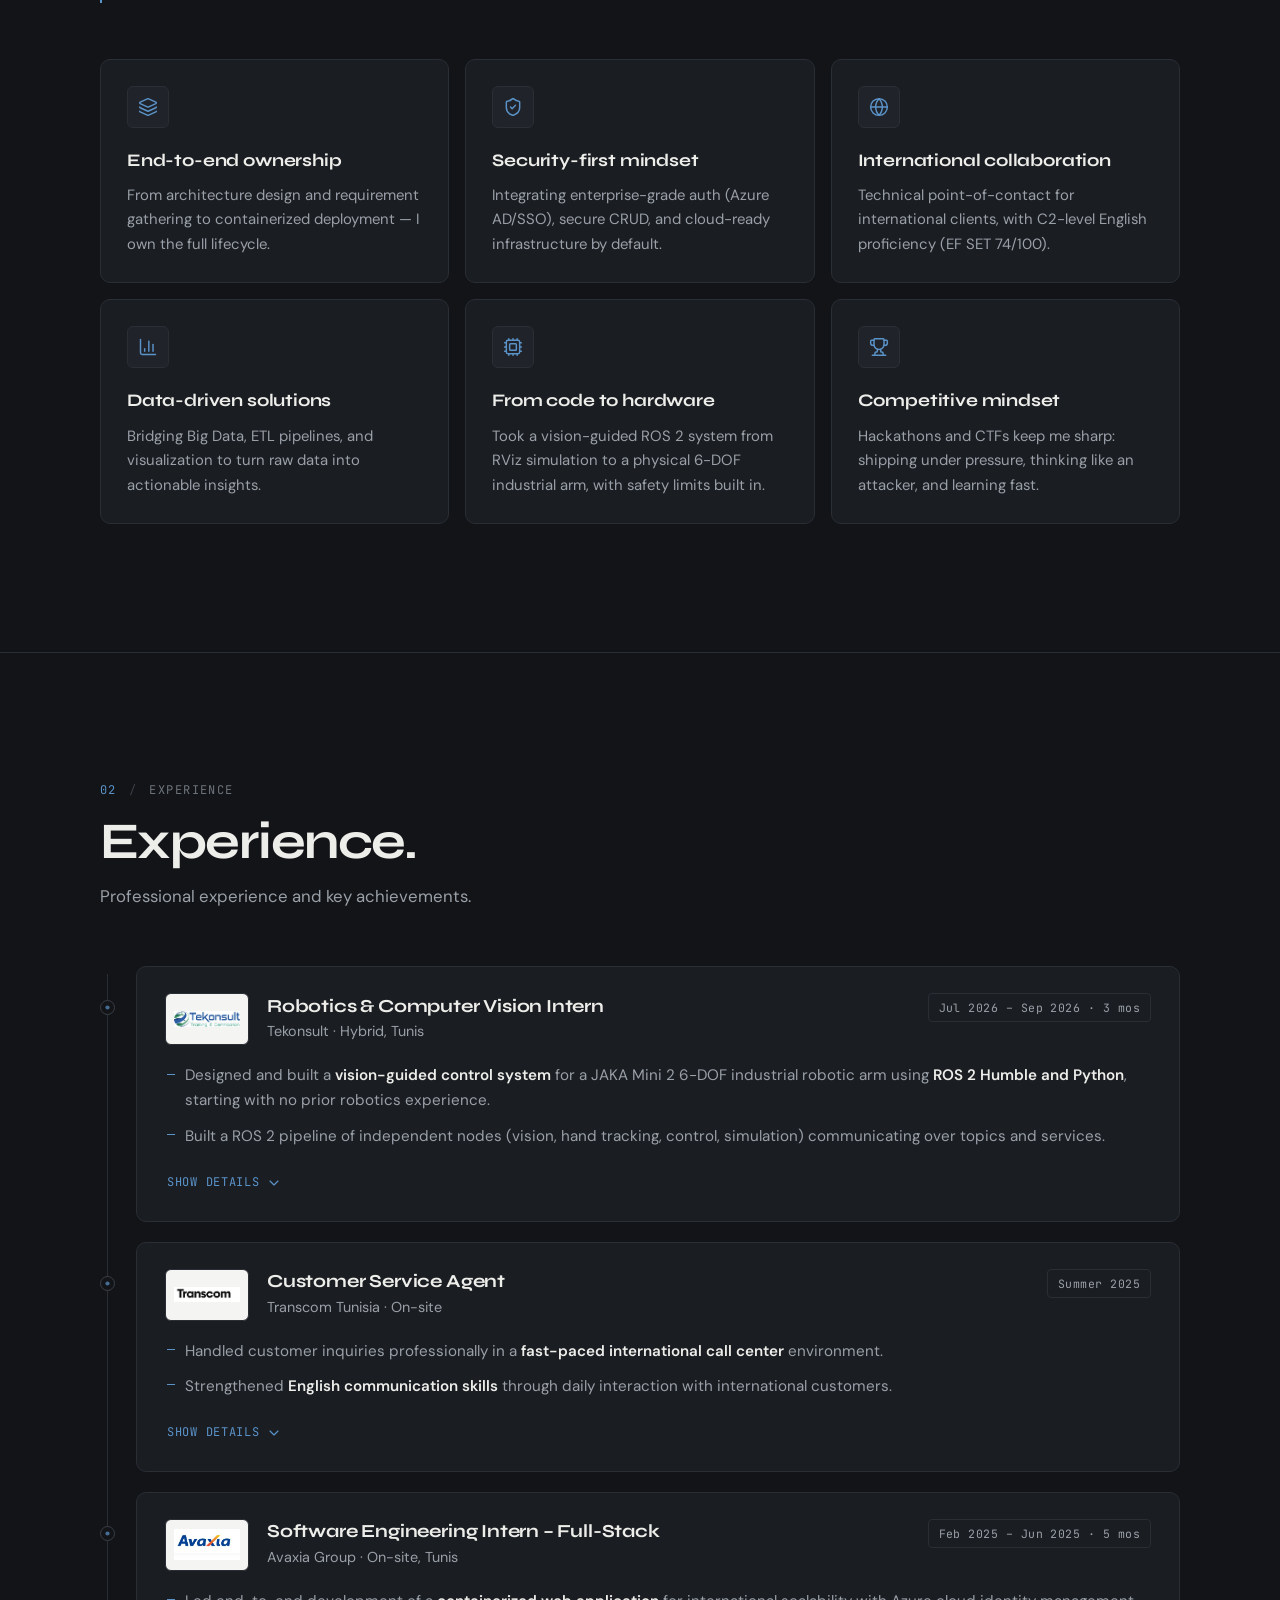
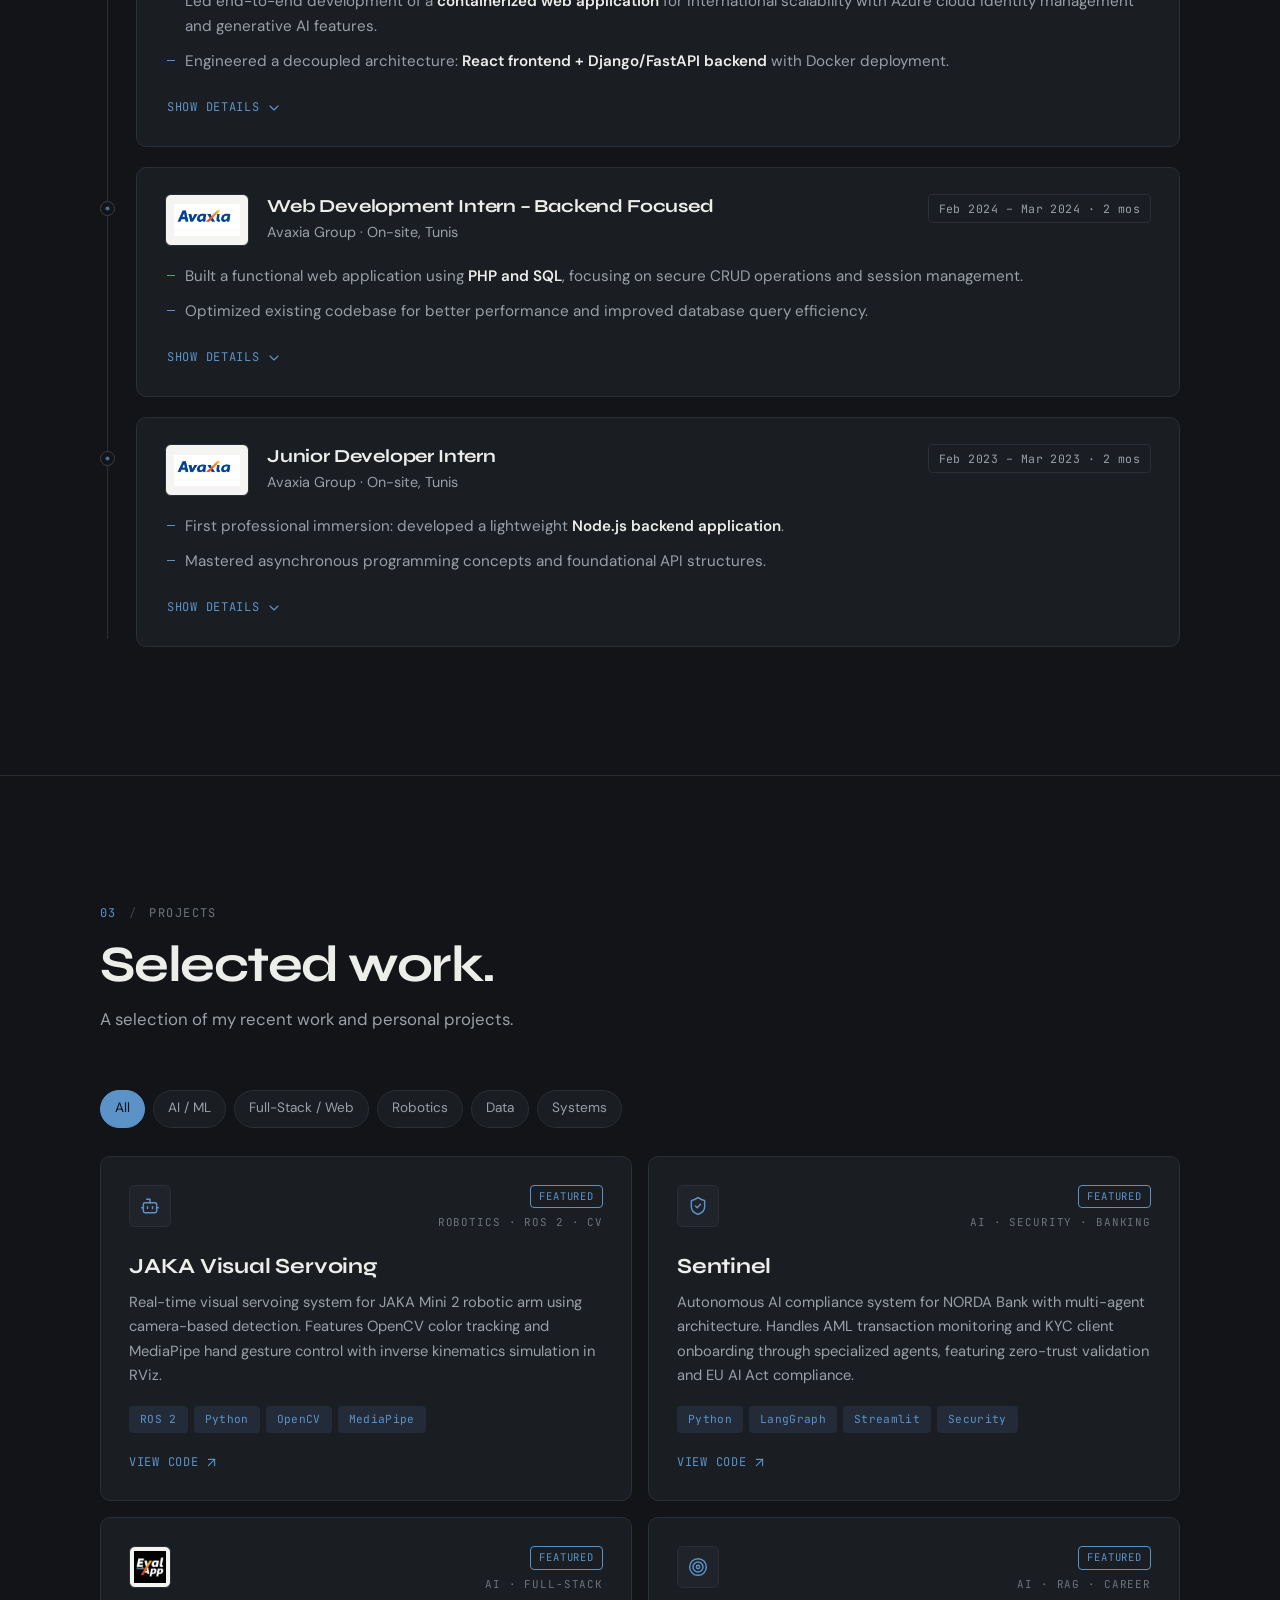
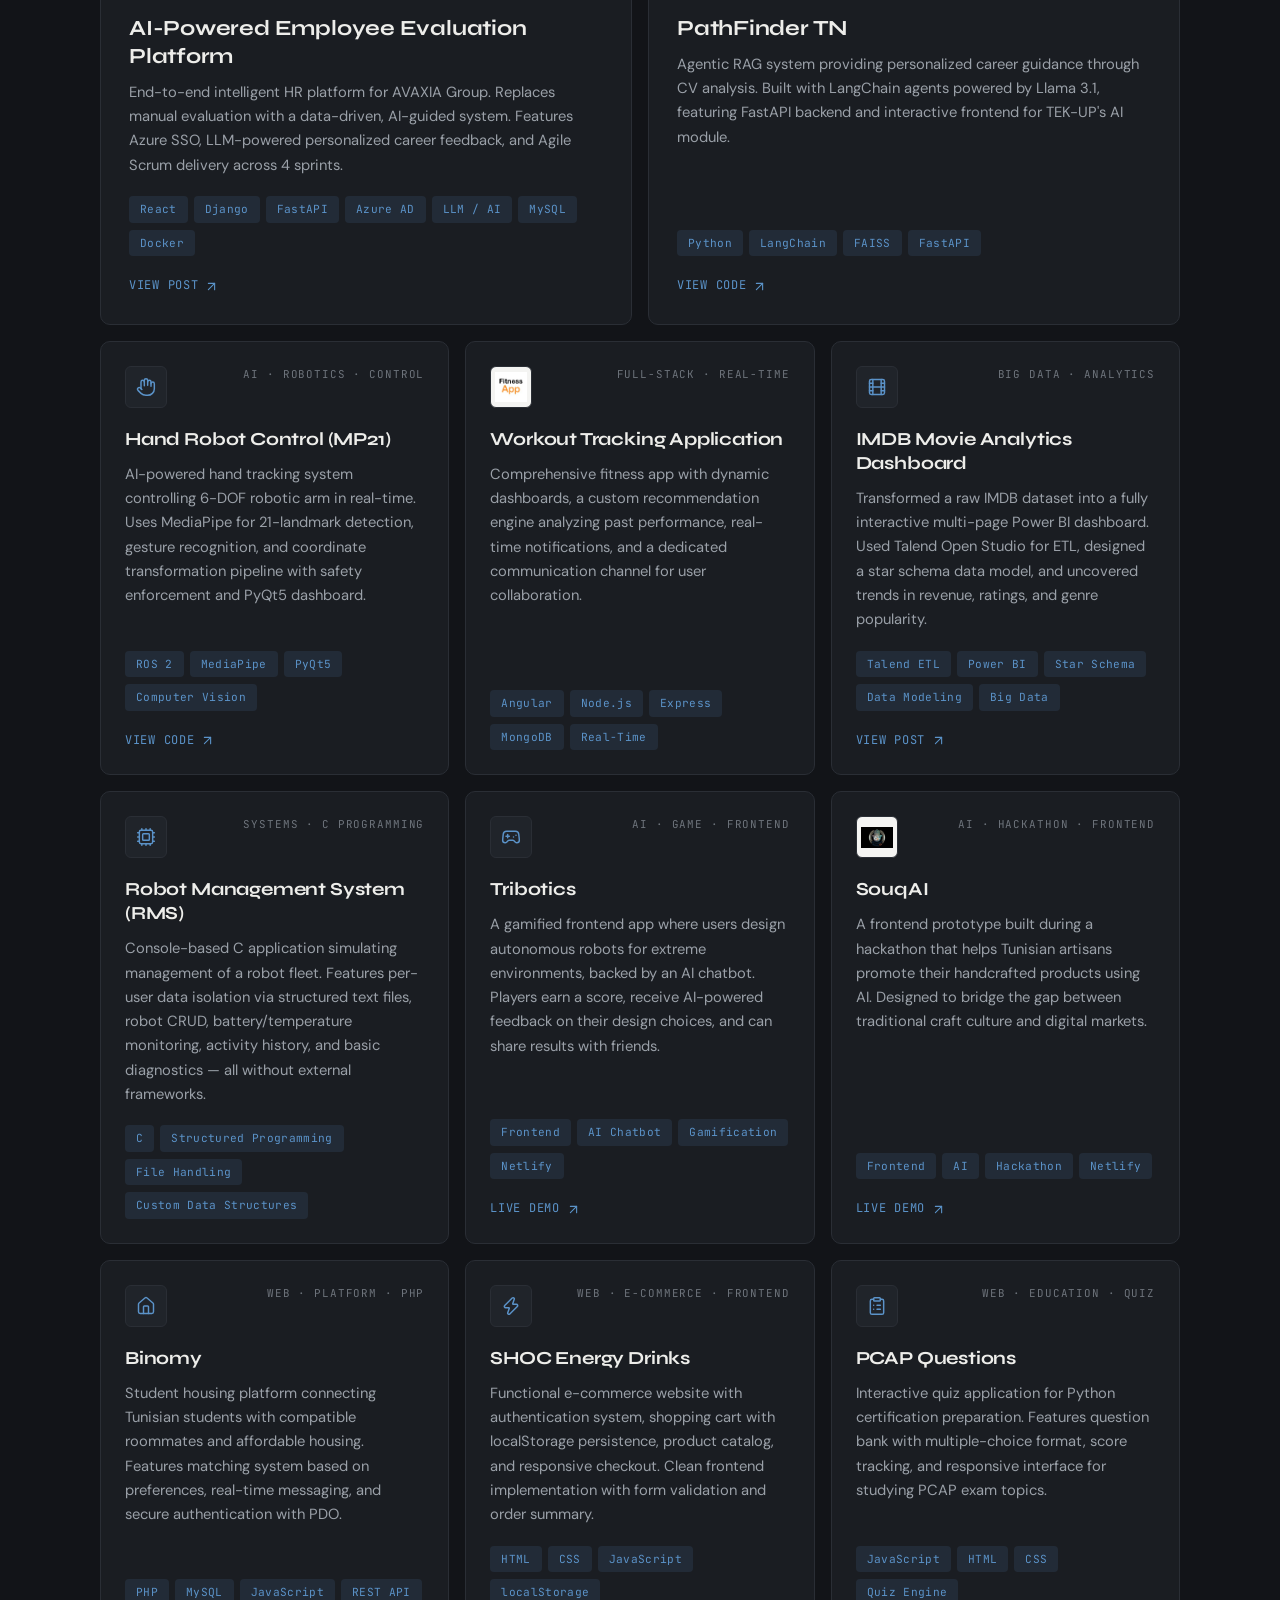
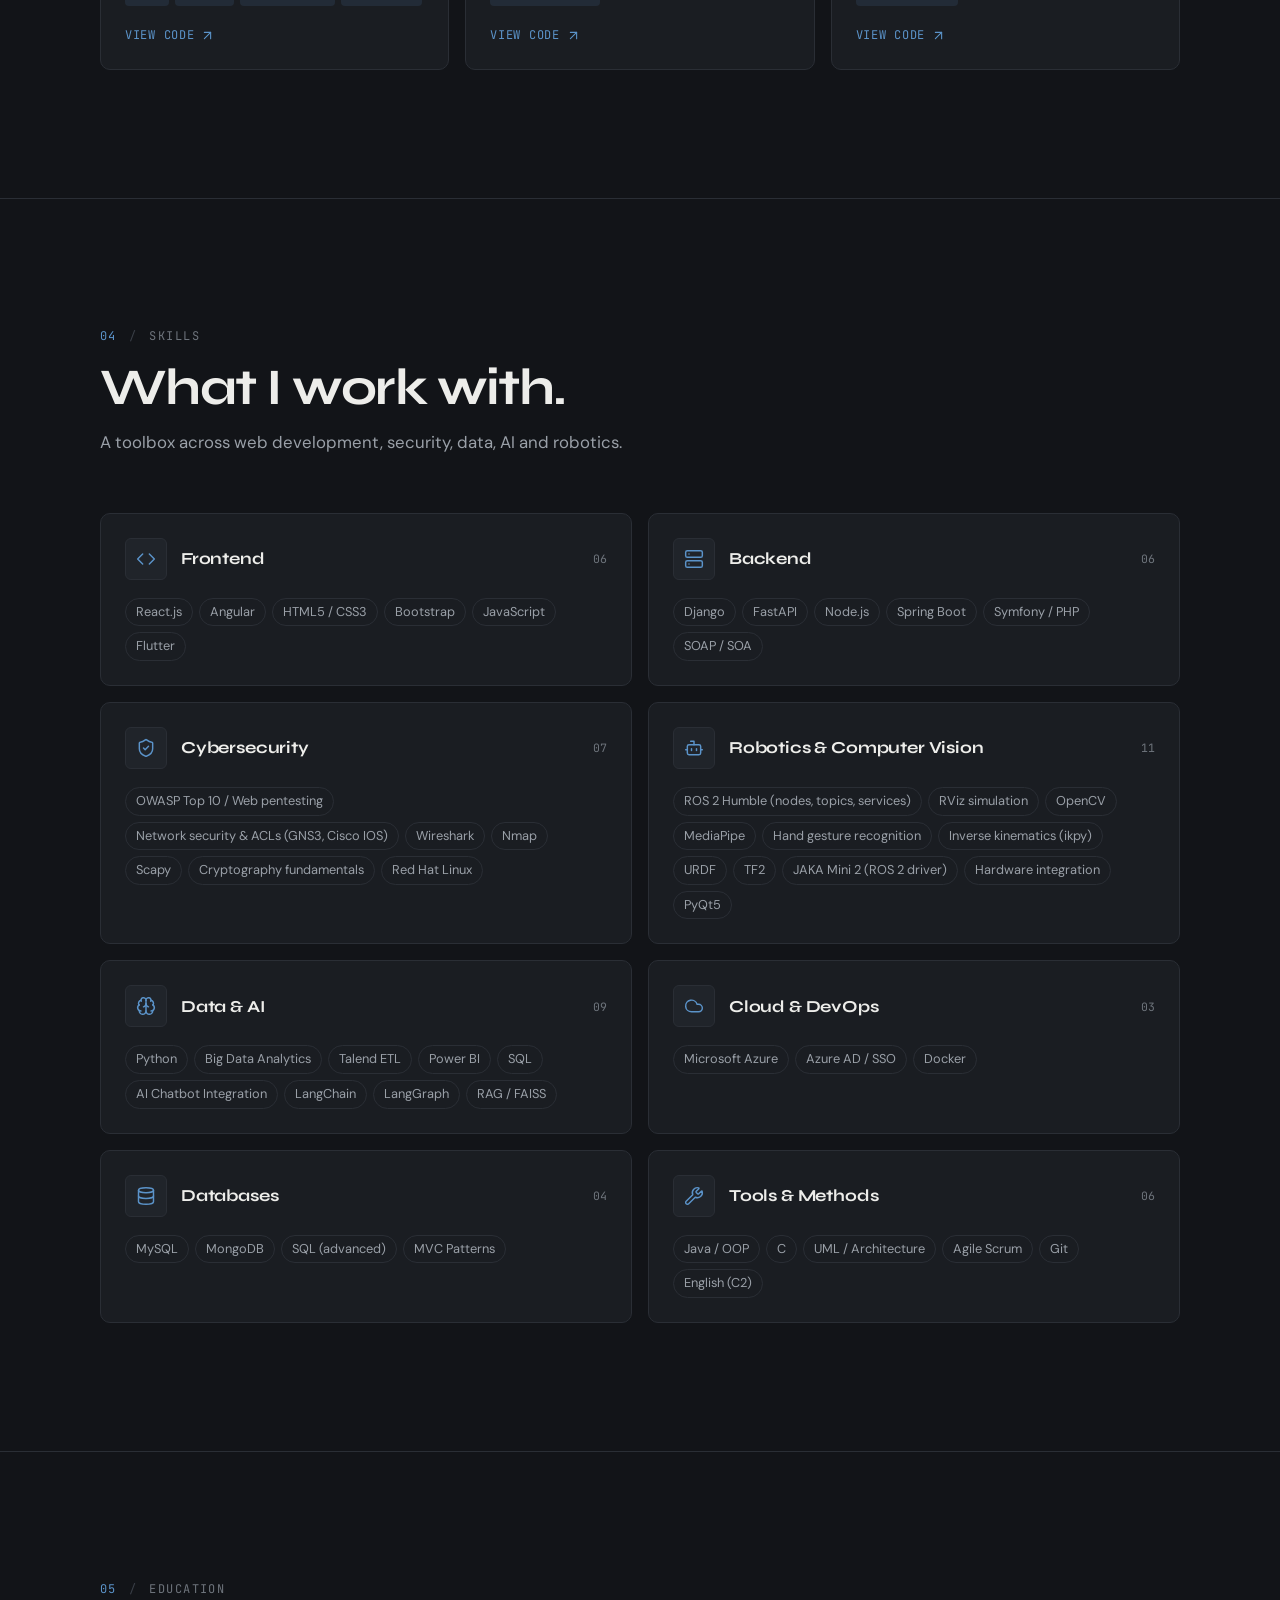
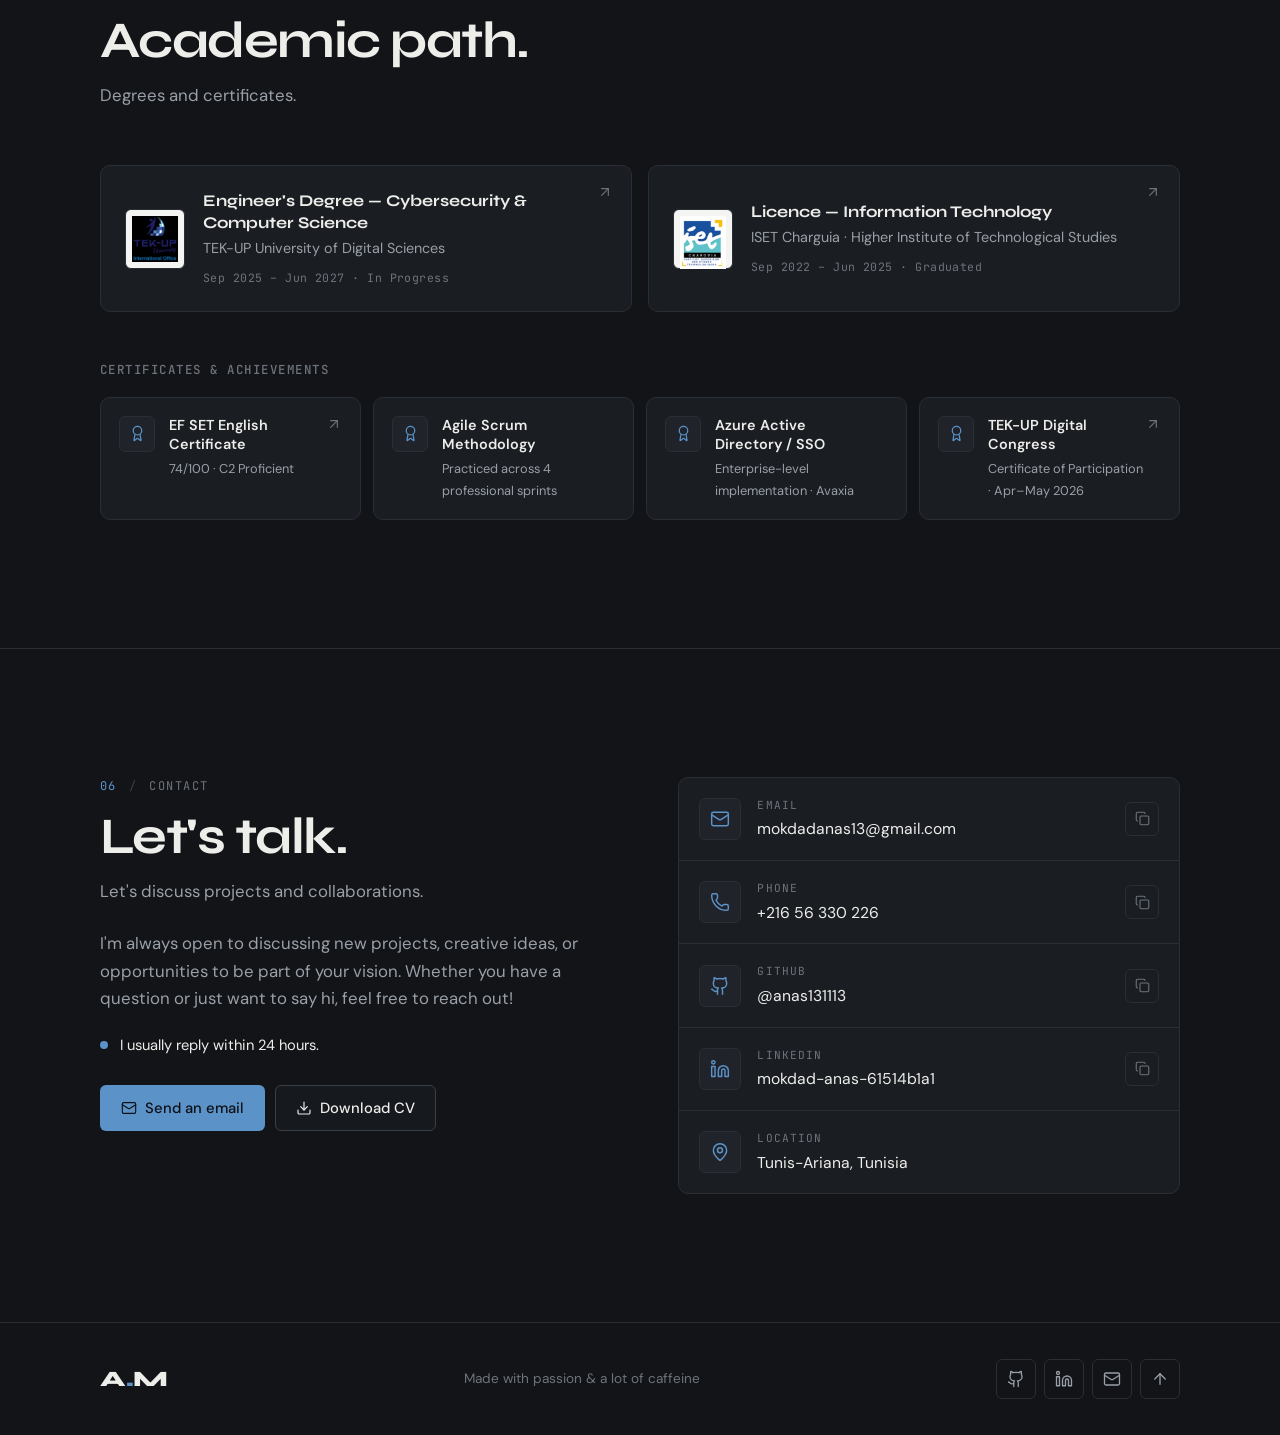
==== commit e2f1c36a: "new version of portfolio + updated cv" ====
--- a/index.html
+++ b/index.html
@@ -1,642 +1,464 @@
 <!DOCTYPE html>
 <html lang="en" data-theme="dark">
 <head>
-  <meta charset="UTF-8"/>
-  <meta name="viewport" content="width=device-width,initial-scale=1.0"/>
-  <title>Mokdad Anas — Full-Stack Developer & Cybersecurity Student</title>
-  <meta name="description" content="Portfolio of Mokdad Anas - Full-Stack Developer and Cybersecurity Engineering Student at TEK-UP"/>
-
-  <!-- Fonts -->
-  <link href="https://fonts.googleapis.com/css2?family=Syne:wght@400;500;600;700;800&family=DM+Sans:ital,opsz,wght@0,9..40,300;0,9..40,400;0,9..40,500;1,9..40,300&display=swap" rel="stylesheet"/>
-
-  <!-- Styles -->
-  <link rel="stylesheet" href="style.css"/>
+  <meta charset="UTF-8">
+  <meta name="viewport" content="width=device-width, initial-scale=1">
+  <title>Anas Mokdad — Full-Stack Developer & Cybersecurity Engineering Student</title>
+  <meta name="description" content="Portfolio of Anas Mokdad: full-stack developer and cybersecurity engineering student at TEK-UP, working across web platforms, AI tools and vision-guided robotics.">
+  <meta name="author" content="Mokdad Anas">
+  <meta name="theme-color" content="#121418">
+  <meta property="og:title" content="Anas Mokdad — Full-Stack Developer & Cybersecurity Engineering Student">
+  <meta property="og:description" content="Portfolio of Anas Mokdad: full-stack developer and cybersecurity engineering student at TEK-UP, working across web platforms, AI tools and vision-guided robotics.">
+  <meta property="og:type" content="website">
+  <meta property="og:url" content="https://mokdad-anas.netlify.app/">
+  <link rel="icon" type="image/svg+xml" href="data:image/svg+xml,<svg xmlns='http://www.w3.org/2000/svg' viewBox='0 0 64 64'> <rect width='64' height='64' rx='14' fill='%23121418'/> <text x='50%' y='54%' text-anchor='middle' dominant-baseline='middle' font-family='Arial,Helvetica,sans-serif' font-weight='800' font-size='26' fill='%23EDEDEA' letter-spacing='-1'>A<tspan fill='%235B93C9'>.</tspan>M</text></svg>">
+  <script>
+    (function () {
+      try {
+        var t = localStorage.getItem('theme');
+        document.documentElement.setAttribute('data-theme', t === 'light' ? 'light' : 'dark');
+        var l = localStorage.getItem('lang');
+        if (l === 'fr') document.documentElement.setAttribute('lang', 'fr');
+      } catch (e) {}
+    })();
+  </script>
+  <link rel="preconnect" href="https://fonts.googleapis.com">
+  <link rel="preconnect" href="https://fonts.gstatic.com" crossorigin>
+  <link href="https://fonts.googleapis.com/css2?family=Syne:wght@600;700;800&family=DM+Sans:ital,opsz,wght@0,9..40,400;0,9..40,500;0,9..40,600;1,9..40,400&family=JetBrains+Mono:wght@400;500&display=swap" rel="stylesheet">
+  <link rel="stylesheet" href="style.css">
 </head>
 <body>
-
-<!-- CURSOR GLOW -->
-<div class="cursor-glow" id="cursorGlow"></div>
-
-<!-- LOADER -->
-<div class="loader" id="loader">
-  <div class="loader-content">
-    <div class="loader-logo">A.M</div>
-    <div class="loader-bar">
-      <div class="loader-progress" id="loaderProgress"></div>
-    </div>
+  <a class="skip-link" href="#main" data-i18n="ui.skip">Skip to content</a>
+  <svg class="sprite" aria-hidden="true" focusable="false"><symbol id="i-sun" viewBox="0 0 24 24"><circle cx="12" cy="12" r="4" /> <path d="M12 2v2" /> <path d="M12 20v2" /> <path d="m4.93 4.93 1.41 1.41" /> <path d="m17.66 17.66 1.41 1.41" /> <path d="M2 12h2" /> <path d="M20 12h2" /> <path d="m6.34 17.66-1.41 1.41" /> <path d="m19.07 4.93-1.41 1.41" /></symbol><symbol id="i-moon" viewBox="0 0 24 24"><path d="M20.985 12.486a9 9 0 1 1-9.473-9.472c.405-.022.617.46.402.803a6 6 0 0 0 8.268 8.268c.344-.215.825-.004.803.401" /></symbol><symbol id="i-menu" viewBox="0 0 24 24"><path d="M4 5h16" /> <path d="M4 12h16" /> <path d="M4 19h16" /></symbol><symbol id="i-x" viewBox="0 0 24 24"><path d="M18 6 6 18" /> <path d="m6 6 12 12" /></symbol><symbol id="i-download" viewBox="0 0 24 24"><path d="M12 15V3" /> <path d="M21 15v4a2 2 0 0 1-2 2H5a2 2 0 0 1-2-2v-4" /> <path d="m7 10 5 5 5-5" /></symbol><symbol id="i-arrow-right" viewBox="0 0 24 24"><path d="M5 12h14" /> <path d="m12 5 7 7-7 7" /></symbol><symbol id="i-arrow-up-right" viewBox="0 0 24 24"><path d="M7 7h10v10" /> <path d="M7 17 17 7" /></symbol><symbol id="i-arrow-up" viewBox="0 0 24 24"><path d="m5 12 7-7 7 7" /> <path d="M12 19V5" /></symbol><symbol id="i-mail" viewBox="0 0 24 24"><path d="m22 7-8.991 5.727a2 2 0 0 1-2.009 0L2 7" /> <rect x="2" y="4" width="20" height="16" rx="2" /></symbol><symbol id="i-phone" viewBox="0 0 24 24"><path d="M13.832 16.568a1 1 0 0 0 1.213-.303l.355-.465A2 2 0 0 1 17 15h3a2 2 0 0 1 2 2v3a2 2 0 0 1-2 2A18 18 0 0 1 2 4a2 2 0 0 1 2-2h3a2 2 0 0 1 2 2v3a2 2 0 0 1-.8 1.6l-.468.351a1 1 0 0 0-.292 1.233 14 14 0 0 0 6.392 6.384" /></symbol><symbol id="i-map-pin" viewBox="0 0 24 24"><path d="M20 10c0 4.993-5.539 10.193-7.399 11.799a1 1 0 0 1-1.202 0C9.539 20.193 4 14.993 4 10a8 8 0 0 1 16 0" /> <circle cx="12" cy="10" r="3" /></symbol><symbol id="i-copy" viewBox="0 0 24 24"><rect width="14" height="14" x="8" y="8" rx="2" ry="2" /> <path d="M4 16c-1.1 0-2-.9-2-2V4c0-1.1.9-2 2-2h10c1.1 0 2 .9 2 2" /></symbol><symbol id="i-check" viewBox="0 0 24 24"><path d="M20 6 9 17l-5-5" /></symbol><symbol id="i-chevron-down" viewBox="0 0 24 24"><path d="m6 9 6 6 6-6" /></symbol><symbol id="i-bot" viewBox="0 0 24 24"><path d="M12 8V4H8" /> <rect width="16" height="12" x="4" y="8" rx="2" /> <path d="M2 14h2" /> <path d="M20 14h2" /> <path d="M15 13v2" /> <path d="M9 13v2" /></symbol><symbol id="i-shield-check" viewBox="0 0 24 24"><path d="M20 13c0 5-3.5 7.5-7.66 8.95a1 1 0 0 1-.67-.01C7.5 20.5 4 18 4 13V6a1 1 0 0 1 1-1c2 0 4.5-1.2 6.24-2.72a1.17 1.17 0 0 1 1.52 0C14.51 3.81 17 5 19 5a1 1 0 0 1 1 1z" /> <path d="m9 12 2 2 4-4" /></symbol><symbol id="i-layers" viewBox="0 0 24 24"><path d="M12.83 2.18a2 2 0 0 0-1.66 0L2.6 6.08a1 1 0 0 0 0 1.83l8.58 3.91a2 2 0 0 0 1.66 0l8.58-3.9a1 1 0 0 0 0-1.83z" /> <path d="M2 12a1 1 0 0 0 .58.91l8.6 3.91a2 2 0 0 0 1.65 0l8.58-3.9A1 1 0 0 0 22 12" /> <path d="M2 17a1 1 0 0 0 .58.91l8.6 3.91a2 2 0 0 0 1.65 0l8.58-3.9A1 1 0 0 0 22 17" /></symbol><symbol id="i-globe" viewBox="0 0 24 24"><circle cx="12" cy="12" r="10" /> <path d="M12 2a14.5 14.5 0 0 0 0 20 14.5 14.5 0 0 0 0-20" /> <path d="M2 12h20" /></symbol><symbol id="i-chart-column" viewBox="0 0 24 24"><path d="M3 3v16a2 2 0 0 0 2 2h16" /> <path d="M18 17V9" /> <path d="M13 17V5" /> <path d="M8 17v-3" /></symbol><symbol id="i-cpu" viewBox="0 0 24 24"><path d="M12 20v2" /> <path d="M12 2v2" /> <path d="M17 20v2" /> <path d="M17 2v2" /> <path d="M2 12h2" /> <path d="M2 17h2" /> <path d="M2 7h2" /> <path d="M20 12h2" /> <path d="M20 17h2" /> <path d="M20 7h2" /> <path d="M7 20v2" /> <path d="M7 2v2" /> <rect x="4" y="4" width="16" height="16" rx="2" /> <rect x="8" y="8" width="8" height="8" rx="1" /></symbol><symbol id="i-trophy" viewBox="0 0 24 24"><path d="M10 14.66V17a1 1 0 0 1-1 1 2 2 0 0 0-2 2v2" /> <path d="M14 14.66V17a1 1 0 0 0 1 1 2 2 0 0 1 2 2v2" /> <path d="M17.916 10H19.5A2.5 2.5 0 0 0 22 7.5V5a1 1 0 0 0-1-1h-3" /> <path d="M4 22h16" /> <path d="M6 9a6 6 0 0 0 12 0V3a1 1 0 0 0-1-1H7a1 1 0 0 0-1 1z" /> <path d="M6.084 10H4.5A2.5 2.5 0 0 1 2 7.5V5a1 1 0 0 1 1-1h3" /></symbol><symbol id="i-code" viewBox="0 0 24 24"><path d="m16 18 6-6-6-6" /> <path d="m8 6-6 6 6 6" /></symbol><symbol id="i-server" viewBox="0 0 24 24"><rect width="20" height="8" x="2" y="2" rx="2" ry="2" /> <rect width="20" height="8" x="2" y="14" rx="2" ry="2" /> <line x1="6" x2="6.01" y1="6" y2="6" /> <line x1="6" x2="6.01" y1="18" y2="18" /></symbol><symbol id="i-cloud" viewBox="0 0 24 24"><path d="M17.5 19H9a7 7 0 1 1 6.71-9h1.79a4.5 4.5 0 1 1 0 9Z" /></symbol><symbol id="i-database" viewBox="0 0 24 24"><ellipse cx="12" cy="5" rx="9" ry="3" /> <path d="M3 5V19A9 3 0 0 0 21 19V5" /> <path d="M3 12A9 3 0 0 0 21 12" /></symbol><symbol id="i-wrench" viewBox="0 0 24 24"><path d="M14.7 6.3a1 1 0 0 0 0 1.4l1.6 1.6a1 1 0 0 0 1.4 0l3.106-3.105c.32-.322.863-.22.983.218a6 6 0 0 1-8.259 7.057l-7.91 7.91a1 1 0 0 1-2.999-3l7.91-7.91a6 6 0 0 1 7.057-8.259c.438.12.54.662.219.984z" /></symbol><symbol id="i-brain" viewBox="0 0 24 24"><path d="M12 18V5" /> <path d="M15 13a4.17 4.17 0 01-3-4 4.17 4.17 0 01-3 4" /> <path d="M17.707 6.294A3 3 0 1012 5a3 3 0 10-5.707 1.294" /> <path d="M17.996 5.125a4 4 0 012.526 5.77" /> <path d="M18 18a4 4 0 002-7.465" /> <path d="M19.967 17.482a4 4 0 11-7.967.517 4 4 0 11-7.967-.517" /> <path d="M6 18a4 4 0 01-2-7.465" /> <path d="M6.004 5.125a4 4 0 00-2.526 5.77" /></symbol><symbol id="i-film" viewBox="0 0 24 24"><rect width="18" height="18" x="3" y="3" rx="2" /> <path d="M7 3v18" /> <path d="M3 7.5h4" /> <path d="M3 12h18" /> <path d="M3 16.5h4" /> <path d="M17 3v18" /> <path d="M17 7.5h4" /> <path d="M17 16.5h4" /></symbol><symbol id="i-house" viewBox="0 0 24 24"><path d="M15 21v-8a1 1 0 0 0-1-1h-4a1 1 0 0 0-1 1v8" /> <path d="M3 10a2 2 0 0 1 .709-1.528l7-6a2 2 0 0 1 2.582 0l7 6A2 2 0 0 1 21 10v9a2 2 0 0 1-2 2H5a2 2 0 0 1-2-2z" /></symbol><symbol id="i-hand" viewBox="0 0 24 24"><path d="M18 11V6a2 2 0 0 0-2-2a2 2 0 0 0-2 2" /> <path d="M14 10V4a2 2 0 0 0-2-2a2 2 0 0 0-2 2v2" /> <path d="M10 10.5V6a2 2 0 0 0-2-2a2 2 0 0 0-2 2v8" /> <path d="M18 8a2 2 0 1 1 4 0v6a8 8 0 0 1-8 8h-2c-2.8 0-4.5-.86-5.99-2.34l-3.6-3.6a2 2 0 0 1 2.83-2.82L7 15" /></symbol><symbol id="i-zap" viewBox="0 0 24 24"><path d="M15.914 4a1.5 1.5 0 00-2.474-1.561l-9 9A1.5 1.5 0 005.5 14h4.002a.5.5 0 01.471.666L8.086 20a1.5 1.5 0 002.475 1.56l9-9A1.5 1.5 0 0018.5 10h-3.997a.5.5 0 01-.472-.667z" /></symbol><symbol id="i-clipboard-list" viewBox="0 0 24 24"><rect width="8" height="4" x="8" y="2" rx="1" ry="1" /> <path d="M16 4h2a2 2 0 0 1 2 2v14a2 2 0 0 1-2 2H6a2 2 0 0 1-2-2V6a2 2 0 0 1 2-2h2" /> <path d="M12 11h4" /> <path d="M12 16h4" /> <path d="M8 11h.01" /> <path d="M8 16h.01" /></symbol><symbol id="i-target" viewBox="0 0 24 24"><circle cx="12" cy="12" r="10" /> <circle cx="12" cy="12" r="6" /> <circle cx="12" cy="12" r="2" /></symbol><symbol id="i-coffee" viewBox="0 0 24 24"><path d="M10 2v2" /> <path d="M14 2v2" /> <path d="M16 8a1 1 0 0 1 1 1v8a4 4 0 0 1-4 4H7a4 4 0 0 1-4-4V9a1 1 0 0 1 1-1h14a4 4 0 1 1 0 8h-1" /> <path d="M6 2v2" /></symbol><symbol id="i-award" viewBox="0 0 24 24"><path d="m15.477 12.89 1.515 8.526a.5.5 0 0 1-.81.47l-3.58-2.687a1 1 0 0 0-1.197 0l-3.586 2.686a.5.5 0 0 1-.81-.469l1.514-8.526" /> <circle cx="12" cy="8" r="6" /></symbol><symbol id="i-gamepad-2" viewBox="0 0 24 24"><line x1="6" x2="10" y1="11" y2="11" /> <line x1="8" x2="8" y1="9" y2="13" /> <line x1="15" x2="15.01" y1="12" y2="12" /> <line x1="18" x2="18.01" y1="10" y2="10" /> <path d="M17.32 5H6.68a4 4 0 0 0-3.978 3.59c-.006.052-.01.101-.017.152C2.604 9.416 2 14.456 2 16a3 3 0 0 0 3 3c1 0 1.5-.5 2-1l1.414-1.414A2 2 0 0 1 9.828 16h4.344a2 2 0 0 1 1.414.586L17 18c.5.5 1 1 2 1a3 3 0 0 0 3-3c0-1.545-.604-6.584-.685-7.258-.007-.05-.011-.1-.017-.151A4 4 0 0 0 17.32 5z" /></symbol><symbol id="i-external-link" viewBox="0 0 24 24"><path d="M15 3h6v6" /> <path d="M10 14 21 3" /> <path d="M18 13v6a2 2 0 0 1-2 2H5a2 2 0 0 1-2-2V8a2 2 0 0 1 2-2h6" /></symbol><symbol id="i-github" viewBox="0 0 24 24"><path d="M15 22v-4a4.8 4.8 0 0 0-1-3.5c3 0 6-2 6-5.5.08-1.25-.27-2.48-1-3.5.28-1.15.28-2.35 0-3.5 0 0-1 0-3 1.5-2.64-.5-5.36-.5-8 0C6 2 5 2 5 2c-.3 1.15-.3 2.35 0 3.5A5.403 5.403 0 0 0 4 9c0 3.5 3 5.5 6 5.5-.39.49-.68 1.05-.85 1.65-.17.6-.22 1.23-.15 1.85v4"/><path d="M9 18c-4.51 2-5-2-7-2"/></symbol><symbol id="i-linkedin" viewBox="0 0 24 24"><path d="M16 8a6 6 0 0 1 6 6v7h-4v-7a2 2 0 0 0-2-2 2 2 0 0 0-2 2v7h-4v-7a6 6 0 0 1 6-6z"/><rect width="4" height="12" x="2" y="9"/><circle cx="4" cy="4" r="2"/></symbol></svg>
+  <div class="bg-layer" aria-hidden="true"><div class="bg-dots"></div><div class="bg-blob"></div></div>
+  <div class="cursor-glow" id="cursorGlow" aria-hidden="true"></div>
+
+<div class="loader" id="loader" role="status" aria-label="Loading" data-i18n-attr="aria-label:ui.loading">
+  <div class="loader-inner">
+    <span class="loader-logo">A<span class="accent-dot">.</span>M</span>
+    <span class="loader-bar"><span class="loader-progress" id="loaderProgress"></span></span>
   </div>
 </div>
 
-<!-- NAV -->
-<nav id="mainNav">
-  <a class="nav-logo" href="#hero">A<span>.</span>M</a>
-  <ul class="nav-links">
-    <li><a href="#about" data-i18n="nav.about">About</a></li>
-    <li><a href="#experience" data-i18n="nav.experience">Experience</a></li>
-    <li><a href="#projects" data-i18n="nav.projects">Projects</a></li>
-    <li><a href="#skills" data-i18n="nav.skills">Skills</a></li>
-    <li><a href="#education" data-i18n="nav.education">Education</a></li>
-    <li><a href="#contact" data-i18n="nav.contact">Contact</a></li>
-  </ul>
-  <div class="nav-right">
-    <div class="lang-switcher">
-      <button class="lang-btn active" id="langEN">ENG</button>
-      <button class="lang-btn" id="langFR">FR</button>
-    </div>
-    <div class="theme-toggle" onclick="toggleTheme()" title="Toggle theme">
-      <div class="toggle-thumb" id="themeThumb">
-        <svg class="theme-icon moon" viewBox="0 0 24 24" fill="none" stroke="currentColor" stroke-width="2"><path d="M21 12.79A9 9 0 1 1 11.21 3 7 7 0 0 0 21 12.79z"/></svg>
-        <svg class="theme-icon sun" viewBox="0 0 24 24" fill="none" stroke="currentColor" stroke-width="2"><circle cx="12" cy="12" r="5"/><line x1="12" y1="1" x2="12" y2="3"/><line x1="12" y1="21" x2="12" y2="23"/><line x1="4.22" y1="4.22" x2="5.64" y2="5.64"/><line x1="18.36" y1="18.36" x2="19.78" y2="19.78"/><line x1="1" y1="12" x2="3" y2="12"/><line x1="21" y1="12" x2="23" y2="12"/><line x1="4.22" y1="19.78" x2="5.64" y2="18.36"/><line x1="18.36" y1="5.64" x2="19.78" y2="4.22"/></svg>
+<header class="site-header" id="siteHeader">
+  <nav class="container nav" aria-label="Main navigation" data-i18n-attr="aria-label:ui.mainNav">
+    <a class="nav-logo" href="#hero" aria-label="Mokdad Anas — back to top" data-i18n-attr="aria-label:ui.home"><span class="logo-mark" aria-hidden="true">A<span class="accent-dot">.</span>M</span></a>
+    <ul class="nav-links"><li><a href="#about" data-i18n="nav.about">About</a></li><li><a href="#experience" data-i18n="nav.experience">Experience</a></li><li><a href="#projects" data-i18n="nav.projects">Projects</a></li><li><a href="#skills" data-i18n="nav.skills">Skills</a></li><li><a href="#education" data-i18n="nav.education">Education</a></li><li><a href="#contact" data-i18n="nav.contact">Contact</a></li></ul>
+    <div class="nav-actions">
+      <div class="lang-switch" role="group" aria-label="Language" data-i18n-attr="aria-label:ui.language"><button type="button" class="lang-btn" data-lang="en" aria-pressed="true">EN</button><button type="button" class="lang-btn" data-lang="fr" aria-pressed="false">FR</button></div>
+      <button type="button" class="icon-btn theme-toggle" id="themeToggle" aria-label="Switch to light mode"><svg class="ic ic-sun" aria-hidden="true" focusable="false"><use href="#i-sun"/></svg><svg class="ic ic-moon" aria-hidden="true" focusable="false"><use href="#i-moon"/></svg></button>
+      <a class="btn btn-ghost btn-sm nav-cv" href="https://drive.google.com/uc?export=download&id=18-U0ZW0lokugEdkGIyN0x8ZrLjGJ0vm-" target="_blank" rel="noopener"><svg class="ic" aria-hidden="true" focusable="false"><use href="#i-download"/></svg><span data-i18n="nav.cv">Download CV</span></a>
+      <a class="btn btn-primary btn-sm nav-cta" href="#contact"><span data-i18n="nav.getInTouch">Get in touch</span></a>
+      <button type="button" class="icon-btn menu-toggle" id="menuToggle" aria-expanded="false" aria-controls="mobileMenu" aria-label="Open menu"><svg class="ic ic-menu" aria-hidden="true" focusable="false"><use href="#i-menu"/></svg><svg class="ic ic-close" aria-hidden="true" focusable="false"><use href="#i-x"/></svg></button>
+    </div>
+  </nav>
+</header>
+  <div class="mobile-menu" id="mobileMenu" hidden>
+    <ul class="mobile-links"><li><a href="#about"><span class="mono-num">01</span><span data-i18n="nav.about">About</span></a></li><li><a href="#experience"><span class="mono-num">02</span><span data-i18n="nav.experience">Experience</span></a></li><li><a href="#projects"><span class="mono-num">03</span><span data-i18n="nav.projects">Projects</span></a></li><li><a href="#skills"><span class="mono-num">04</span><span data-i18n="nav.skills">Skills</span></a></li><li><a href="#education"><span class="mono-num">05</span><span data-i18n="nav.education">Education</span></a></li><li><a href="#contact"><span class="mono-num">06</span><span data-i18n="nav.contact">Contact</span></a></li></ul>
+    <div class="mobile-actions">
+      <div class="lang-switch lang-switch-lg" role="group" aria-label="Language" data-i18n-attr="aria-label:ui.language"><button type="button" class="lang-btn" data-lang="en" aria-pressed="true">EN</button><button type="button" class="lang-btn" data-lang="fr" aria-pressed="false">FR</button></div>
+      <a class="btn btn-ghost" href="https://drive.google.com/uc?export=download&id=18-U0ZW0lokugEdkGIyN0x8ZrLjGJ0vm-" target="_blank" rel="noopener"><svg class="ic" aria-hidden="true" focusable="false"><use href="#i-download"/></svg><span data-i18n="nav.cv">Download CV</span></a>
+      <a class="btn btn-primary" href="#contact"><span data-i18n="nav.getInTouch">Get in touch</span></a>
+    </div>
+  </div>
+  
+
+<main id="main">
+
+<section class="hero" id="hero" aria-labelledby="hero-name">
+  <div class="hero-dots" aria-hidden="true"><span></span><span></span><span></span><span></span><span></span><span></span><span></span></div>
+  <div class="container hero-grid">
+    <div class="hero-text">
+      <p class="hero-badge load-in" style="--d:1" data-i18n="hero.badge">Cybersecurity Engineering Student · TEK‑UP</p>
+      <h1 class="hero-name load-in" id="hero-name" style="--d:2">Mokdad<br>Anas<span class="accent-dot">.</span></h1>
+      <p class="hero-role load-in" style="--d:3"><span class="sr-only">Full-Stack Developer · Cybersecurity Engineering · Robotics & Computer Vision</span><span class="typewriter" id="typewriter" aria-hidden="true">Full-Stack Developer</span><span class="caret" aria-hidden="true"></span></p>
+      <p class="hero-desc load-in" style="--d:4" data-i18n="hero.description">I build secure, scalable software — from full-stack web platforms and AI tools to vision-guided robotics. I care about clean architecture and systems that are secure by design.</p>
+      <ul class="hero-pills load-in" style="--d:5">
+        <li><span data-i18n="hero.pill1">Hackathon competitor</span></li>
+        <li><span data-i18n="hero.pill2">Freelancer</span></li>
+        <li><span data-i18n="hero.pill3">CTF player</span></li>
+      </ul>
+      <div class="hero-actions load-in" style="--d:6">
+        <a class="btn btn-primary" href="#projects"><span data-i18n="hero.viewWork">View my work</span><svg class="ic" aria-hidden="true" focusable="false"><use href="#i-arrow-right"/></svg></a>
+        <a class="btn btn-ghost" href="#contact"><span data-i18n="hero.getInTouch">Get in touch</span></a>
+        <a class="btn btn-ghost" href="https://drive.google.com/uc?export=download&id=18-U0ZW0lokugEdkGIyN0x8ZrLjGJ0vm-" target="_blank" rel="noopener"><svg class="ic" aria-hidden="true" focusable="false"><use href="#i-download"/></svg><span data-i18n="hero.downloadCV">Download CV</span></a>
       </div>
     </div>
-    <a class="hire-btn" href="#contact" data-i18n="nav.hire">Hire Me</a>
-    <button class="mobile-menu-toggle" id="mobileMenuToggle" aria-label="Toggle menu">
-      <span></span><span></span><span></span>
-    </button>
-  </div>
-</nav>
-
-<!-- MOBILE NAV -->
-<div class="mobile-nav-overlay" id="mobileNavOverlay">
-  <ul class="mobile-nav-links">
-    <li><a href="#about" data-i18n="nav.about">About</a></li>
-    <li><a href="#experience" data-i18n="nav.experience">Experience</a></li>
-    <li><a href="#projects" data-i18n="nav.projects">Projects</a></li>
-    <li><a href="#skills" data-i18n="nav.skills">Skills</a></li>
-    <li><a href="#education" data-i18n="nav.education">Education</a></li>
-    <li><a href="#contact" data-i18n="nav.contact">Contact</a></li>
-  </ul>
-</div>
-
-<!-- HERO -->
-<section id="hero">
-  <div class="hero-bg-orb orb1"></div>
-  <div class="hero-bg-orb orb2"></div>
-  <div class="hero-bg-orb orb3"></div>
-  <div class="hero-particles" id="heroParticles"></div>
-
-  <div class="hero-inner">
-    <div class="hero-left">
-      <div class="hero-badge">
-        <div class="badge-pulse"></div>
-        <span data-i18n="hero.availability">Available · Summer 2026 · Tunis &amp; Remote</span>
+    <figure class="hero-photo load-in" style="--d:2">
+      <div class="photo-frame">
+        <img src="[data-uri]" alt="Mokdad Anas" width="820" height="877" decoding="async" fetchpriority="high">
       </div>
-
-      <h1 class="hero-name">
-        <span data-i18n="hero.name">Mokdad</span><br/>
-        <span class="accent grad-text" data-i18n="hero.surname">Anas.</span>
-      </h1>
-
-      <div class="hero-title">
-        Full-Stack Developer &amp; <span>Cybersecurity</span> Engineering Student
+      <figcaption class="photo-caption"><span>TUNIS · TN</span><span class="status-dot" aria-hidden="true"></span></figcaption>
+    </figure>
+  </div>
+  <div class="container">
+    <dl class="stats reveal">
+      <div class="stat"><dt><span data-i18n="stats.projects">Projects</span></dt><dd><span class="stat-num" data-target="13" data-suffix="+">0</span></dd></div>
+      <div class="stat"><dt><span data-i18n="stats.internships">Internships</span></dt><dd><span class="stat-num" data-target="4">0</span></dd></div>
+      <div class="stat"><dt><span data-i18n="stats.tech">Technologies</span></dt><dd><span class="stat-num" data-target="50" data-suffix="+">0</span></dd></div>
+    </dl>
+  </div>
+</section>
+
+<section class="section" id="about">
+  <div class="container">
+    <header class="section-head reveal"><p class="eyebrow"><span class="eyebrow-num">01</span><span data-i18n="about.label">About</span></p><h2 class="section-title" data-i18n="about.title">About me.</h2><p class="section-sub" data-i18n="about.subtitle">The developer behind the projects.</p></header>
+    <div class="about-text reveal">
+      <p data-i18n-html="about.p1">I'm <strong>Mokdad Anas</strong>, a Full-Stack Developer and Cybersecurity Engineering student at <strong>TEK-UP University</strong> in Tunisia, with a Licence in Information Technology from ISET Charguia.</p>
+      <p data-i18n-html="about.p2">Across four internships, I went from building my first Node.js backend to leading a containerized React and Django/FastAPI platform with Azure AD single sign-on and an AI chatbot, acting as technical point of contact for international clients. Most recently at <strong>Tekonsult</strong>, I started with no robotics background and built a vision-guided control system for a JAKA Mini 2 industrial arm using ROS 2, OpenCV and MediaPipe — validated in simulation first, then on the real hardware.</p>
+      <p data-i18n-html="about.p3">My engineering studies push everything I build toward security by design: web application security, network security and cryptography. Outside class, I compete in hackathons and CTFs, take on freelance projects, and build AI tools with LangChain and RAG.</p>
+      <p class="about-lead" data-i18n-html="about.p4">What ties it together: I like owning a system end to end — understanding the need, designing the architecture, writing the code, and making sure it's secure when it ships.</p>
+    </div>
+    <div class="about-cards"><article class="about-card reveal" style="--d:0"><span class="icon-box"><svg class="ic" aria-hidden="true" focusable="false"><use href="#i-layers"/></svg></span><h3 data-i18n="about.card.endToEnd.title">End-to-end ownership</h3><p data-i18n="about.card.endToEnd.desc">From architecture design and requirement gathering to containerized deployment — I own the full lifecycle.</p></article><article class="about-card reveal" style="--d:1"><span class="icon-box"><svg class="ic" aria-hidden="true" focusable="false"><use href="#i-shield-check"/></svg></span><h3 data-i18n="about.card.security.title">Security-first mindset</h3><p data-i18n="about.card.security.desc">Integrating enterprise-grade auth (Azure AD/SSO), secure CRUD, and cloud-ready infrastructure by default.</p></article><article class="about-card reveal" style="--d:2"><span class="icon-box"><svg class="ic" aria-hidden="true" focusable="false"><use href="#i-globe"/></svg></span><h3 data-i18n="about.card.international.title">International collaboration</h3><p data-i18n="about.card.international.desc">Technical point-of-contact for international clients, with C2-level English proficiency (EF SET 74/100).</p></article><article class="about-card reveal" style="--d:0"><span class="icon-box"><svg class="ic" aria-hidden="true" focusable="false"><use href="#i-chart-column"/></svg></span><h3 data-i18n="about.card.data.title">Data-driven solutions</h3><p data-i18n="about.card.data.desc">Bridging Big Data, ETL pipelines, and visualization to turn raw data into actionable insights.</p></article><article class="about-card reveal" style="--d:1"><span class="icon-box"><svg class="ic" aria-hidden="true" focusable="false"><use href="#i-cpu"/></svg></span><h3 data-i18n="about.card.hardware.title">From code to hardware</h3><p data-i18n="about.card.hardware.desc">Took a vision-guided ROS 2 system from RViz simulation to a physical 6-DOF industrial arm, with safety limits built in.</p></article><article class="about-card reveal" style="--d:2"><span class="icon-box"><svg class="ic" aria-hidden="true" focusable="false"><use href="#i-trophy"/></svg></span><h3 data-i18n="about.card.competitive.title">Competitive mindset</h3><p data-i18n="about.card.competitive.desc">Hackathons and CTFs keep me sharp: shipping under pressure, thinking like an attacker, and learning fast.</p></article></div>
+  </div>
+</section>
+
+<section class="section" id="experience">
+  <div class="container">
+    <header class="section-head reveal"><p class="eyebrow"><span class="eyebrow-num">02</span><span data-i18n="experience.label">Experience</span></p><h2 class="section-title" data-i18n="experience.title">Experience.</h2><p class="section-sub" data-i18n="experience.subtitle">Professional experience and key achievements.</p></header>
+    <ol class="timeline">
+    <li class="exp-item reveal">
+      <span class="exp-marker" aria-hidden="true"></span>
+      <article class="exp-card">
+        <header class="exp-head">
+          <div class="exp-logo"><img src="[data-uri]" alt="Tekonsult" decoding="async"></div>
+          <div class="exp-meta">
+            <h3 class="exp-role" data-i18n="exp.tekonsult.role">Robotics &amp; Computer Vision Intern</h3>
+            <p class="exp-company" data-i18n="exp.tekonsult.company">Tekonsult · Hybrid, Tunis</p>
+          </div>
+          <p class="exp-date" data-i18n="exp.tekonsult.date">Jul 2026 – Sep 2026 · 3 mos</p>
+        </header>
+        <ul class="exp-bullets"><li data-i18n-html="exp.tekonsult.b0">Designed and built a <strong>vision-guided control system</strong> for a JAKA Mini 2 6-DOF industrial robotic arm using <strong>ROS 2 Humble and Python</strong>, starting with no prior robotics experience.</li><li data-i18n-html="exp.tekonsult.b1">Built a ROS 2 pipeline of independent nodes (vision, hand tracking, control, simulation) communicating over topics and services.</li></ul>
+        <div class="exp-more" id="exp-more-tekonsult">
+          <div class="exp-more-inner">
+            <ul class="exp-bullets"><li data-i18n-html="exp.tekonsult.b2">Developed real-time perception with <strong>OpenCV</strong> (HSV color tracking) and <strong>MediaPipe</strong> hand tracking, where an open hand previews a target and a closed fist triggers the arm.</li><li data-i18n-html="exp.tekonsult.b3">Implemented <strong>inverse kinematics</strong> from the JAKA URDF with ikpy, using TF2 for live TCP tracking, so all six joints move together to reach each target.</li><li data-i18n-html="exp.tekonsult.b4">Added safety features: workspace limits, joint-jump protection, singularity detection, and status overlays on the live camera feed.</li><li data-i18n-html="exp.tekonsult.b5">Validated everything in <strong>RViz simulation</strong> first, then connected to the physical arm through the JAKA driver and tested joint motion on hardware.</li><li data-i18n-html="exp.tekonsult.b6">Documented and versioned the project on GitHub.</li></ul>
+            <ul class="chips"><li><span data-i18n="exp.tekonsult.chip.0">ROS 2 Humble</span></li><li><span data-i18n="exp.tekonsult.chip.1">Python</span></li><li><span data-i18n="exp.tekonsult.chip.2">OpenCV</span></li><li><span data-i18n="exp.tekonsult.chip.3">MediaPipe</span></li><li><span data-i18n="exp.tekonsult.chip.4">ikpy</span></li><li><span data-i18n="exp.tekonsult.chip.5">TF2</span></li><li><span data-i18n="exp.tekonsult.chip.6">URDF</span></li><li><span data-i18n="exp.tekonsult.chip.7">RViz</span></li></ul>
+          </div>
+        </div>
+        <button type="button" class="exp-toggle" aria-expanded="false" aria-controls="exp-more-tekonsult">
+          <span class="exp-toggle-label">Show details</span><svg class="ic" aria-hidden="true" focusable="false"><use href="#i-chevron-down"/></svg>
+        </button>
+      </article>
+    </li>
+    <li class="exp-item reveal">
+      <span class="exp-marker" aria-hidden="true"></span>
+      <article class="exp-card">
+        <header class="exp-head">
+          <div class="exp-logo"><img src="[data-uri]" alt="Transcom" decoding="async"></div>
+          <div class="exp-meta">
+            <h3 class="exp-role" data-i18n="exp.transcom.role">Customer Service Agent</h3>
+            <p class="exp-company" data-i18n="exp.transcom.company">Transcom Tunisia · On-site</p>
+          </div>
+          <p class="exp-date" data-i18n="exp.transcom.date">Summer 2025</p>
+        </header>
+        <ul class="exp-bullets"><li data-i18n-html="exp.transcom.b0">Handled customer inquiries professionally in a <strong>fast-paced international call center</strong> environment.</li><li data-i18n-html="exp.transcom.b1">Strengthened <strong>English communication skills</strong> through daily interaction with international customers.</li></ul>
+        <div class="exp-more" id="exp-more-transcom">
+          <div class="exp-more-inner">
+            <ul class="exp-bullets"><li data-i18n-html="exp.transcom.b2">Developed adaptability, problem-solving, and professional teamwork skills under pressure.</li></ul>
+            <ul class="chips"><li><span data-i18n="exp.transcom.chip.0">English Communication</span></li><li><span data-i18n="exp.transcom.chip.1">Problem Solving</span></li><li><span data-i18n="exp.transcom.chip.2">Teamwork</span></li></ul>
+          </div>
+        </div>
+        <button type="button" class="exp-toggle" aria-expanded="false" aria-controls="exp-more-transcom">
+          <span class="exp-toggle-label">Show details</span><svg class="ic" aria-hidden="true" focusable="false"><use href="#i-chevron-down"/></svg>
+        </button>
+      </article>
+    </li>
+    <li class="exp-item reveal">
+      <span class="exp-marker" aria-hidden="true"></span>
+      <article class="exp-card">
+        <header class="exp-head">
+          <div class="exp-logo"><img src="[data-uri]" alt="Avaxia" decoding="async"></div>
+          <div class="exp-meta">
+            <h3 class="exp-role" data-i18n="exp.avaxiaFs.role">Software Engineering Intern – Full-Stack</h3>
+            <p class="exp-company" data-i18n="exp.avaxiaFs.company">Avaxia Group · On-site, Tunis</p>
+          </div>
+          <p class="exp-date" data-i18n="exp.avaxiaFs.date">Feb 2025 – Jun 2025 · 5 mos</p>
+        </header>
+        <ul class="exp-bullets"><li data-i18n-html="exp.avaxiaFs.b0">Led end-to-end development of a <strong>containerized web application</strong> for international scalability with Azure cloud identity management and generative AI features.</li><li data-i18n-html="exp.avaxiaFs.b1">Engineered a decoupled architecture: <strong>React frontend + Django/FastAPI backend</strong> with Docker deployment.</li></ul>
+        <div class="exp-more" id="exp-more-avaxiaFs">
+          <div class="exp-more-inner">
+            <ul class="exp-bullets"><li data-i18n-html="exp.avaxiaFs.b2">Integrated <strong>Azure Active Directory (Entra ID)</strong> for enterprise-level SSO and role-based access control.</li><li data-i18n-html="exp.avaxiaFs.b3">Designed and deployed an <strong>AI Chatbot</strong> to enhance user support efficiency.</li><li data-i18n-html="exp.avaxiaFs.b4">Acted as technical point-of-contact for international clients — requirement gathering &amp; multicultural presentation.</li></ul>
+            <ul class="chips"><li><span data-i18n="exp.avaxiaFs.chip.0">React</span></li><li><span data-i18n="exp.avaxiaFs.chip.1">Django</span></li><li><span data-i18n="exp.avaxiaFs.chip.2">FastAPI</span></li><li><span data-i18n="exp.avaxiaFs.chip.3">Azure AD</span></li><li><span data-i18n="exp.avaxiaFs.chip.4">Docker</span></li><li><span data-i18n="exp.avaxiaFs.chip.5">AI</span></li><li><span data-i18n="exp.avaxiaFs.chip.6">Chatbot</span></li></ul>
+          </div>
+        </div>
+        <button type="button" class="exp-toggle" aria-expanded="false" aria-controls="exp-more-avaxiaFs">
+          <span class="exp-toggle-label">Show details</span><svg class="ic" aria-hidden="true" focusable="false"><use href="#i-chevron-down"/></svg>
+        </button>
+      </article>
+    </li>
+    <li class="exp-item reveal">
+      <span class="exp-marker" aria-hidden="true"></span>
+      <article class="exp-card">
+        <header class="exp-head">
+          <div class="exp-logo"><img src="[data-uri]" alt="Avaxia" decoding="async"></div>
+          <div class="exp-meta">
+            <h3 class="exp-role" data-i18n="exp.avaxiaBe.role">Web Development Intern – Backend Focused</h3>
+            <p class="exp-company" data-i18n="exp.avaxiaBe.company">Avaxia Group · On-site, Tunis</p>
+          </div>
+          <p class="exp-date" data-i18n="exp.avaxiaBe.date">Feb 2024 – Mar 2024 · 2 mos</p>
+        </header>
+        <ul class="exp-bullets"><li data-i18n-html="exp.avaxiaBe.b0">Built a functional web application using <strong>PHP and SQL</strong>, focusing on secure CRUD operations and session management.</li><li data-i18n-html="exp.avaxiaBe.b1">Optimized existing codebase for better performance and improved database query efficiency.</li></ul>
+        <div class="exp-more" id="exp-more-avaxiaBe">
+          <div class="exp-more-inner">
+            <ul class="exp-bullets"><li data-i18n-html="exp.avaxiaBe.b2">Deep-dived into MVC architectural patterns and the Request-Response lifecycle.</li></ul>
+            <ul class="chips"><li><span data-i18n="exp.avaxiaBe.chip.0">PHP</span></li><li><span data-i18n="exp.avaxiaBe.chip.1">SQL</span></li><li><span data-i18n="exp.avaxiaBe.chip.2">MVC</span></li><li><span data-i18n="exp.avaxiaBe.chip.3">Session Management</span></li></ul>
+          </div>
+        </div>
+        <button type="button" class="exp-toggle" aria-expanded="false" aria-controls="exp-more-avaxiaBe">
+          <span class="exp-toggle-label">Show details</span><svg class="ic" aria-hidden="true" focusable="false"><use href="#i-chevron-down"/></svg>
+        </button>
+      </article>
+    </li>
+    <li class="exp-item reveal">
+      <span class="exp-marker" aria-hidden="true"></span>
+      <article class="exp-card">
+        <header class="exp-head">
+          <div class="exp-logo"><img src="[data-uri]" alt="Avaxia" decoding="async"></div>
+          <div class="exp-meta">
+            <h3 class="exp-role" data-i18n="exp.avaxiaJr.role">Junior Developer Intern</h3>
+            <p class="exp-company" data-i18n="exp.avaxiaJr.company">Avaxia Group · On-site, Tunis</p>
+          </div>
+          <p class="exp-date" data-i18n="exp.avaxiaJr.date">Feb 2023 – Mar 2023 · 2 mos</p>
+        </header>
+        <ul class="exp-bullets"><li data-i18n-html="exp.avaxiaJr.b0">First professional immersion: developed a lightweight <strong>Node.js backend application</strong>.</li><li data-i18n-html="exp.avaxiaJr.b1">Mastered asynchronous programming concepts and foundational API structures.</li></ul>
+        <div class="exp-more" id="exp-more-avaxiaJr">
+          <div class="exp-more-inner">
+            <ul class="exp-bullets"></ul>
+            <ul class="chips"><li><span data-i18n="exp.avaxiaJr.chip.0">Node.js</span></li><li><span data-i18n="exp.avaxiaJr.chip.1">JavaScript</span></li><li><span data-i18n="exp.avaxiaJr.chip.2">REST</span></li><li><span data-i18n="exp.avaxiaJr.chip.3">APIs</span></li><li><span data-i18n="exp.avaxiaJr.chip.4">Async Programming</span></li></ul>
+          </div>
+        </div>
+        <button type="button" class="exp-toggle" aria-expanded="false" aria-controls="exp-more-avaxiaJr">
+          <span class="exp-toggle-label">Show details</span><svg class="ic" aria-hidden="true" focusable="false"><use href="#i-chevron-down"/></svg>
+        </button>
+      </article>
+    </li></ol>
+  </div>
+</section>
+
+<section class="section" id="projects">
+  <div class="container">
+    <header class="section-head reveal"><p class="eyebrow"><span class="eyebrow-num">03</span><span data-i18n="projects.label">Projects</span></p><h2 class="section-title" data-i18n="projects.title">Selected work.</h2><p class="section-sub" data-i18n="projects.subtitle">A selection of my recent work and personal projects.</p></header>
+    <div class="filters reveal" role="group" aria-label="Filter projects" data-i18n-attr="aria-label:projects.filterLabel"><button type="button" class="filter-btn" data-filter="all" aria-pressed="true" data-i18n="projects.filter.all">All</button><button type="button" class="filter-btn" data-filter="ai" aria-pressed="false" data-i18n="projects.filter.ai">AI / ML</button><button type="button" class="filter-btn" data-filter="web" aria-pressed="false" data-i18n="projects.filter.web">Full-Stack / Web</button><button type="button" class="filter-btn" data-filter="robotics" aria-pressed="false" data-i18n="projects.filter.robotics">Robotics</button><button type="button" class="filter-btn" data-filter="data" aria-pressed="false" data-i18n="projects.filter.data">Data</button><button type="button" class="filter-btn" data-filter="sys" aria-pressed="false" data-i18n="projects.filter.sys">Systems</button></div>
+    <div class="proj-grid proj-grid-featured">
+      <article class="proj-card featured reveal" data-cats="robotics ai" style="--d:0">
+        <div class="proj-top"><span class="icon-box"><svg class="ic" aria-hidden="true" focusable="false"><use href="#i-bot"/></svg></span><div class="proj-top-right"><span class="proj-flag" data-i18n="projects.featured">Featured</span><span class="proj-cat" data-i18n="proj.jaka.cat">Robotics · ROS 2 · CV</span></div></div>
+        <h3 class="proj-title" data-i18n="proj.jaka.title">JAKA Visual Servoing</h3>
+        <p class="proj-desc" data-i18n="proj.jaka.desc">Real-time visual servoing system for JAKA Mini 2 robotic arm using camera-based detection. Features OpenCV color tracking and MediaPipe hand gesture control with inverse kinematics simulation in RViz.</p>
+        <ul class="chips chips-accent"><li><span data-i18n="proj.jaka.chip.0">ROS 2</span></li><li><span data-i18n="proj.jaka.chip.1">Python</span></li><li><span data-i18n="proj.jaka.chip.2">OpenCV</span></li><li><span data-i18n="proj.jaka.chip.3">MediaPipe</span></li></ul>
+        <a class="proj-link stretched" href="https://github.com/anas131113/jaka-visual-servoing" target="_blank" rel="noopener"><span data-i18n="projects.link.code">View code</span><svg class="ic" aria-hidden="true" focusable="false"><use href="#i-arrow-up-right"/></svg></a>
+      </article>
+      <article class="proj-card featured reveal" data-cats="ai security" style="--d:1">
+        <div class="proj-top"><span class="icon-box"><svg class="ic" aria-hidden="true" focusable="false"><use href="#i-shield-check"/></svg></span><div class="proj-top-right"><span class="proj-flag" data-i18n="projects.featured">Featured</span><span class="proj-cat" data-i18n="proj.sentinel.cat">AI · Security · Banking</span></div></div>
+        <h3 class="proj-title" data-i18n="proj.sentinel.title">Sentinel</h3>
+        <p class="proj-desc" data-i18n="proj.sentinel.desc">Autonomous AI compliance system for NORDA Bank with multi-agent architecture. Handles AML transaction monitoring and KYC client onboarding through specialized agents, featuring zero-trust validation and EU AI Act compliance.</p>
+        <ul class="chips chips-accent"><li><span data-i18n="proj.sentinel.chip.0">Python</span></li><li><span data-i18n="proj.sentinel.chip.1">LangGraph</span></li><li><span data-i18n="proj.sentinel.chip.2">Streamlit</span></li><li><span data-i18n="proj.sentinel.chip.3">Security</span></li></ul>
+        <a class="proj-link stretched" href="https://github.com/anas131113/Sentinel" target="_blank" rel="noopener"><span data-i18n="projects.link.code">View code</span><svg class="ic" aria-hidden="true" focusable="false"><use href="#i-arrow-up-right"/></svg></a>
+      </article>
+      <article class="proj-card featured reveal" data-cats="ai web" style="--d:2">
+        <div class="proj-top"><span class="proj-logo"><img src="[data-uri]" alt="" decoding="async"></span><div class="proj-top-right"><span class="proj-flag" data-i18n="projects.featured">Featured</span><span class="proj-cat" data-i18n="proj.evalapp.cat">AI · Full-Stack</span></div></div>
+        <h3 class="proj-title" data-i18n="proj.evalapp.title">AI-Powered Employee Evaluation Platform</h3>
+        <p class="proj-desc" data-i18n="proj.evalapp.desc">End-to-end intelligent HR platform for AVAXIA Group. Replaces manual evaluation with a data-driven, AI-guided system. Features Azure SSO, LLM-powered personalized career feedback, and Agile Scrum delivery across 4 sprints.</p>
+        <ul class="chips chips-accent"><li><span data-i18n="proj.evalapp.chip.0">React</span></li><li><span data-i18n="proj.evalapp.chip.1">Django</span></li><li><span data-i18n="proj.evalapp.chip.2">FastAPI</span></li><li><span data-i18n="proj.evalapp.chip.3">Azure AD</span></li><li><span data-i18n="proj.evalapp.chip.4">LLM / AI</span></li><li><span data-i18n="proj.evalapp.chip.5">MySQL</span></li><li><span data-i18n="proj.evalapp.chip.6">Docker</span></li></ul>
+        <a class="proj-link stretched" href="https://www.linkedin.com/posts/mokdad-anas-61514b1a1_softwareengineering-artificialintelligence-activity-7441155734764933121-ADwR?utm_source=share&amp;utm_medium=member_desktop&amp;rcm=ACoAAC8vbbEBZk0L2ddlE_EuNclBbD7ahy4FLF0" target="_blank" rel="noopener"><span data-i18n="projects.link.post">View post</span><svg class="ic" aria-hidden="true" focusable="false"><use href="#i-arrow-up-right"/></svg></a>
+      </article>
+      <article class="proj-card featured reveal" data-cats="ai web" style="--d:0">
+        <div class="proj-top"><span class="icon-box"><svg class="ic" aria-hidden="true" focusable="false"><use href="#i-target"/></svg></span><div class="proj-top-right"><span class="proj-flag" data-i18n="projects.featured">Featured</span><span class="proj-cat" data-i18n="proj.pathfinder.cat">AI · RAG · Career</span></div></div>
+        <h3 class="proj-title" data-i18n="proj.pathfinder.title">PathFinder TN</h3>
+        <p class="proj-desc" data-i18n="proj.pathfinder.desc">Agentic RAG system providing personalized career guidance through CV analysis. Built with LangChain agents powered by Llama 3.1, featuring FastAPI backend and interactive frontend for TEK-UP's AI module.</p>
+        <ul class="chips chips-accent"><li><span data-i18n="proj.pathfinder.chip.0">Python</span></li><li><span data-i18n="proj.pathfinder.chip.1">LangChain</span></li><li><span data-i18n="proj.pathfinder.chip.2">FAISS</span></li><li><span data-i18n="proj.pathfinder.chip.3">FastAPI</span></li></ul>
+        <a class="proj-link stretched" href="https://github.com/anas131113/PathFinder" target="_blank" rel="noopener"><span data-i18n="projects.link.code">View code</span><svg class="ic" aria-hidden="true" focusable="false"><use href="#i-arrow-up-right"/></svg></a>
+      </article></div>
+    <div class="proj-grid">
+      <article class="proj-card reveal" data-cats="robotics ai" style="--d:0">
+        <div class="proj-top"><span class="icon-box"><svg class="ic" aria-hidden="true" focusable="false"><use href="#i-hand"/></svg></span><div class="proj-top-right"><span class="proj-cat" data-i18n="proj.mp21.cat">AI · Robotics · Control</span></div></div>
+        <h3 class="proj-title" data-i18n="proj.mp21.title">Hand Robot Control (MP21)</h3>
+        <p class="proj-desc" data-i18n="proj.mp21.desc">AI-powered hand tracking system controlling 6-DOF robotic arm in real-time. Uses MediaPipe for 21-landmark detection, gesture recognition, and coordinate transformation pipeline with safety enforcement and PyQt5 dashboard.</p>
+        <ul class="chips chips-accent"><li><span data-i18n="proj.mp21.chip.0">ROS 2</span></li><li><span data-i18n="proj.mp21.chip.1">MediaPipe</span></li><li><span data-i18n="proj.mp21.chip.2">PyQt5</span></li><li><span data-i18n="proj.mp21.chip.3">Computer Vision</span></li></ul>
+        <a class="proj-link stretched" href="https://github.com/anas131113/mp21_hand_robot_control" target="_blank" rel="noopener"><span data-i18n="projects.link.code">View code</span><svg class="ic" aria-hidden="true" focusable="false"><use href="#i-arrow-up-right"/></svg></a>
+      </article>
+      <article class="proj-card reveal" data-cats="web" style="--d:1">
+        <div class="proj-top"><span class="proj-logo"><img src="[data-uri]" alt="" decoding="async"></span><div class="proj-top-right"><span class="proj-cat" data-i18n="proj.workout.cat">Full-Stack · Real-Time</span></div></div>
+        <h3 class="proj-title" data-i18n="proj.workout.title">Workout Tracking Application</h3>
+        <p class="proj-desc" data-i18n="proj.workout.desc">Comprehensive fitness app with dynamic dashboards, a custom recommendation engine analyzing past performance, real-time notifications, and a dedicated communication channel for user collaboration.</p>
+        <ul class="chips chips-accent"><li><span data-i18n="proj.workout.chip.0">Angular</span></li><li><span data-i18n="proj.workout.chip.1">Node.js</span></li><li><span data-i18n="proj.workout.chip.2">Express</span></li><li><span data-i18n="proj.workout.chip.3">MongoDB</span></li><li><span data-i18n="proj.workout.chip.4">Real-Time</span></li></ul>
+        
+      </article>
+      <article class="proj-card reveal" data-cats="data" style="--d:2">
+        <div class="proj-top"><span class="icon-box"><svg class="ic" aria-hidden="true" focusable="false"><use href="#i-film"/></svg></span><div class="proj-top-right"><span class="proj-cat" data-i18n="proj.imdb.cat">Big Data · Analytics</span></div></div>
+        <h3 class="proj-title" data-i18n="proj.imdb.title">IMDB Movie Analytics Dashboard</h3>
+        <p class="proj-desc" data-i18n="proj.imdb.desc">Transformed a raw IMDB dataset into a fully interactive multi-page Power BI dashboard. Used Talend Open Studio for ETL, designed a star schema data model, and uncovered trends in revenue, ratings, and genre popularity.</p>
+        <ul class="chips chips-accent"><li><span data-i18n="proj.imdb.chip.0">Talend ETL</span></li><li><span data-i18n="proj.imdb.chip.1">Power BI</span></li><li><span data-i18n="proj.imdb.chip.2">Star Schema</span></li><li><span data-i18n="proj.imdb.chip.3">Data Modeling</span></li><li><span data-i18n="proj.imdb.chip.4">Big Data</span></li></ul>
+        <a class="proj-link stretched" href="https://www.linkedin.com/posts/mokdad-anas-61514b1a1_dataengineering-talend-powerbi-activity-7438698110882758656-0EgI?utm_source=share&amp;utm_medium=member_desktop&amp;rcm=ACoAAC8vbbEBZk0L2ddlE_EuNclBbD7ahy4FLF0" target="_blank" rel="noopener"><span data-i18n="projects.link.post">View post</span><svg class="ic" aria-hidden="true" focusable="false"><use href="#i-arrow-up-right"/></svg></a>
+      </article>
+      <article class="proj-card reveal" data-cats="sys robotics" style="--d:0">
+        <div class="proj-top"><span class="icon-box"><svg class="ic" aria-hidden="true" focusable="false"><use href="#i-cpu"/></svg></span><div class="proj-top-right"><span class="proj-cat" data-i18n="proj.rms.cat">Systems · C Programming</span></div></div>
+        <h3 class="proj-title" data-i18n="proj.rms.title">Robot Management System (RMS)</h3>
+        <p class="proj-desc" data-i18n="proj.rms.desc">Console-based C application simulating management of a robot fleet. Features per-user data isolation via structured text files, robot CRUD, battery/temperature monitoring, activity history, and basic diagnostics — all without external frameworks.</p>
+        <ul class="chips chips-accent"><li><span data-i18n="proj.rms.chip.0">C</span></li><li><span data-i18n="proj.rms.chip.1">Structured Programming</span></li><li><span data-i18n="proj.rms.chip.2">File Handling</span></li><li><span data-i18n="proj.rms.chip.3">Custom Data Structures</span></li></ul>
+        
+      </article>
+      <article class="proj-card reveal" data-cats="ai web" style="--d:1">
+        <div class="proj-top"><span class="icon-box"><svg class="ic" aria-hidden="true" focusable="false"><use href="#i-gamepad-2"/></svg></span><div class="proj-top-right"><span class="proj-cat" data-i18n="proj.tribotics.cat">AI · Game · Frontend</span></div></div>
+        <h3 class="proj-title" data-i18n="proj.tribotics.title">Tribotics</h3>
+        <p class="proj-desc" data-i18n="proj.tribotics.desc">A gamified frontend app where users design autonomous robots for extreme environments, backed by an AI chatbot. Players earn a score, receive AI-powered feedback on their design choices, and can share results with friends.</p>
+        <ul class="chips chips-accent"><li><span data-i18n="proj.tribotics.chip.0">Frontend</span></li><li><span data-i18n="proj.tribotics.chip.1">AI Chatbot</span></li><li><span data-i18n="proj.tribotics.chip.2">Gamification</span></li><li><span data-i18n="proj.tribotics.chip.3">Netlify</span></li></ul>
+        <a class="proj-link stretched" href="https://tribotics.netlify.app/" target="_blank" rel="noopener"><span data-i18n="projects.link.demo">Live demo</span><svg class="ic" aria-hidden="true" focusable="false"><use href="#i-arrow-up-right"/></svg></a>
+      </article>
+      <article class="proj-card reveal" data-cats="ai web" style="--d:2">
+        <div class="proj-top"><span class="proj-logo"><img src="[data-uri]" alt="" decoding="async"></span><div class="proj-top-right"><span class="proj-cat" data-i18n="proj.souqai.cat">AI · Hackathon · Frontend</span></div></div>
+        <h3 class="proj-title" data-i18n="proj.souqai.title">SouqAI</h3>
+        <p class="proj-desc" data-i18n="proj.souqai.desc">A frontend prototype built during a hackathon that helps Tunisian artisans promote their handcrafted products using AI. Designed to bridge the gap between traditional craft culture and digital markets.</p>
+        <ul class="chips chips-accent"><li><span data-i18n="proj.souqai.chip.0">Frontend</span></li><li><span data-i18n="proj.souqai.chip.1">AI</span></li><li><span data-i18n="proj.souqai.chip.2">Hackathon</span></li><li><span data-i18n="proj.souqai.chip.3">Netlify</span></li></ul>
+        <a class="proj-link stretched" href="https://souq-ai.netlify.app/" target="_blank" rel="noopener"><span data-i18n="projects.link.demo">Live demo</span><svg class="ic" aria-hidden="true" focusable="false"><use href="#i-arrow-up-right"/></svg></a>
+      </article>
+      <article class="proj-card reveal" data-cats="web" style="--d:0">
+        <div class="proj-top"><span class="icon-box"><svg class="ic" aria-hidden="true" focusable="false"><use href="#i-house"/></svg></span><div class="proj-top-right"><span class="proj-cat" data-i18n="proj.binomy.cat">Web · Platform · PHP</span></div></div>
+        <h3 class="proj-title" data-i18n="proj.binomy.title">Binomy</h3>
+        <p class="proj-desc" data-i18n="proj.binomy.desc">Student housing platform connecting Tunisian students with compatible roommates and affordable housing. Features matching system based on preferences, real-time messaging, and secure authentication with PDO.</p>
+        <ul class="chips chips-accent"><li><span data-i18n="proj.binomy.chip.0">PHP</span></li><li><span data-i18n="proj.binomy.chip.1">MySQL</span></li><li><span data-i18n="proj.binomy.chip.2">JavaScript</span></li><li><span data-i18n="proj.binomy.chip.3">REST API</span></li></ul>
+        <a class="proj-link stretched" href="https://github.com/anas131113/Binomy" target="_blank" rel="noopener"><span data-i18n="projects.link.code">View code</span><svg class="ic" aria-hidden="true" focusable="false"><use href="#i-arrow-up-right"/></svg></a>
+      </article>
+      <article class="proj-card reveal" data-cats="web" style="--d:1">
+        <div class="proj-top"><span class="icon-box"><svg class="ic" aria-hidden="true" focusable="false"><use href="#i-zap"/></svg></span><div class="proj-top-right"><span class="proj-cat" data-i18n="proj.shoc.cat">Web · E-commerce · Frontend</span></div></div>
+        <h3 class="proj-title" data-i18n="proj.shoc.title">SHOC Energy Drinks</h3>
+        <p class="proj-desc" data-i18n="proj.shoc.desc">Functional e-commerce website with authentication system, shopping cart with localStorage persistence, product catalog, and responsive checkout. Clean frontend implementation with form validation and order summary.</p>
+        <ul class="chips chips-accent"><li><span data-i18n="proj.shoc.chip.0">HTML</span></li><li><span data-i18n="proj.shoc.chip.1">CSS</span></li><li><span data-i18n="proj.shoc.chip.2">JavaScript</span></li><li><span data-i18n="proj.shoc.chip.3">localStorage</span></li></ul>
+        <a class="proj-link stretched" href="https://github.com/anas131113/SHOC-energy-dinks" target="_blank" rel="noopener"><span data-i18n="projects.link.code">View code</span><svg class="ic" aria-hidden="true" focusable="false"><use href="#i-arrow-up-right"/></svg></a>
+      </article>
+      <article class="proj-card reveal" data-cats="web" style="--d:2">
+        <div class="proj-top"><span class="icon-box"><svg class="ic" aria-hidden="true" focusable="false"><use href="#i-clipboard-list"/></svg></span><div class="proj-top-right"><span class="proj-cat" data-i18n="proj.pcap.cat">Web · Education · Quiz</span></div></div>
+        <h3 class="proj-title" data-i18n="proj.pcap.title">PCAP Questions</h3>
+        <p class="proj-desc" data-i18n="proj.pcap.desc">Interactive quiz application for Python certification preparation. Features question bank with multiple-choice format, score tracking, and responsive interface for studying PCAP exam topics.</p>
+        <ul class="chips chips-accent"><li><span data-i18n="proj.pcap.chip.0">JavaScript</span></li><li><span data-i18n="proj.pcap.chip.1">HTML</span></li><li><span data-i18n="proj.pcap.chip.2">CSS</span></li><li><span data-i18n="proj.pcap.chip.3">Quiz Engine</span></li></ul>
+        <a class="proj-link stretched" href="https://github.com/anas131113/PCAP-Questions" target="_blank" rel="noopener"><span data-i18n="projects.link.code">View code</span><svg class="ic" aria-hidden="true" focusable="false"><use href="#i-arrow-up-right"/></svg></a>
+      </article></div>
+    <p class="proj-empty" hidden data-i18n="projects.empty">No projects in this category yet.</p>
+  </div>
+</section>
+
+<section class="section" id="skills">
+  <div class="container">
+    <header class="section-head reveal"><p class="eyebrow"><span class="eyebrow-num">04</span><span data-i18n="skills.label">Skills</span></p><h2 class="section-title" data-i18n="skills.title">What I work with.</h2><p class="section-sub" data-i18n="skills.subtitle">A toolbox across web development, security, data, AI and robotics.</p></header>
+    <div class="skills-grid">
+      <article class="skill-card reveal" style="--d:0">
+        <header class="skill-head"><span class="icon-box"><svg class="ic" aria-hidden="true" focusable="false"><use href="#i-code"/></svg></span><h3 data-i18n="skills.frontend.title">Frontend</h3><span class="skill-count">06</span></header>
+        <ul class="chips"><li><span data-i18n="skills.frontend.0">React.js</span></li><li><span data-i18n="skills.frontend.1">Angular</span></li><li><span data-i18n="skills.frontend.2">HTML5 / CSS3</span></li><li><span data-i18n="skills.frontend.3">Bootstrap</span></li><li><span data-i18n="skills.frontend.4">JavaScript</span></li><li><span data-i18n="skills.frontend.5">Flutter</span></li></ul>
+      </article>
+      <article class="skill-card reveal" style="--d:1">
+        <header class="skill-head"><span class="icon-box"><svg class="ic" aria-hidden="true" focusable="false"><use href="#i-server"/></svg></span><h3 data-i18n="skills.backend.title">Backend</h3><span class="skill-count">06</span></header>
+        <ul class="chips"><li><span data-i18n="skills.backend.0">Django</span></li><li><span data-i18n="skills.backend.1">FastAPI</span></li><li><span data-i18n="skills.backend.2">Node.js</span></li><li><span data-i18n="skills.backend.3">Spring Boot</span></li><li><span data-i18n="skills.backend.4">Symfony / PHP</span></li><li><span data-i18n="skills.backend.5">SOAP / SOA</span></li></ul>
+      </article>
+      <article class="skill-card reveal" style="--d:2">
+        <header class="skill-head"><span class="icon-box"><svg class="ic" aria-hidden="true" focusable="false"><use href="#i-shield-check"/></svg></span><h3 data-i18n="skills.security.title">Cybersecurity</h3><span class="skill-count">07</span></header>
+        <ul class="chips"><li><span data-i18n="skills.security.0">OWASP Top 10 / Web pentesting</span></li><li><span data-i18n="skills.security.1">Network security &amp; ACLs (GNS3, Cisco IOS)</span></li><li><span data-i18n="skills.security.2">Wireshark</span></li><li><span data-i18n="skills.security.3">Nmap</span></li><li><span data-i18n="skills.security.4">Scapy</span></li><li><span data-i18n="skills.security.5">Cryptography fundamentals</span></li><li><span data-i18n="skills.security.6">Red Hat Linux</span></li></ul>
+      </article>
+      <article class="skill-card reveal is-new" style="--d:0">
+        <header class="skill-head"><span class="icon-box"><svg class="ic" aria-hidden="true" focusable="false"><use href="#i-bot"/></svg></span><h3 data-i18n="skills.robotics.title">Robotics &amp; Computer Vision</h3><span class="skill-count">11</span></header>
+        <ul class="chips"><li><span data-i18n="skills.robotics.0">ROS 2 Humble (nodes, topics, services)</span></li><li><span data-i18n="skills.robotics.1">RViz simulation</span></li><li><span data-i18n="skills.robotics.2">OpenCV</span></li><li><span data-i18n="skills.robotics.3">MediaPipe</span></li><li><span data-i18n="skills.robotics.4">Hand gesture recognition</span></li><li><span data-i18n="skills.robotics.5">Inverse kinematics (ikpy)</span></li><li><span data-i18n="skills.robotics.6">URDF</span></li><li><span data-i18n="skills.robotics.7">TF2</span></li><li><span data-i18n="skills.robotics.8">JAKA Mini 2 (ROS 2 driver)</span></li><li><span data-i18n="skills.robotics.9">Hardware integration</span></li><li><span data-i18n="skills.robotics.10">PyQt5</span></li></ul>
+      </article>
+      <article class="skill-card reveal" style="--d:1">
+        <header class="skill-head"><span class="icon-box"><svg class="ic" aria-hidden="true" focusable="false"><use href="#i-brain"/></svg></span><h3 data-i18n="skills.data.title">Data &amp; AI</h3><span class="skill-count">09</span></header>
+        <ul class="chips"><li><span data-i18n="skills.data.0">Python</span></li><li><span data-i18n="skills.data.1">Big Data Analytics</span></li><li><span data-i18n="skills.data.2">Talend ETL</span></li><li><span data-i18n="skills.data.3">Power BI</span></li><li><span data-i18n="skills.data.4">SQL</span></li><li><span data-i18n="skills.data.5">AI Chatbot Integration</span></li><li><span data-i18n="skills.data.6">LangChain</span></li><li><span data-i18n="skills.data.7">LangGraph</span></li><li><span data-i18n="skills.data.8">RAG / FAISS</span></li></ul>
+      </article>
+      <article class="skill-card reveal" style="--d:2">
+        <header class="skill-head"><span class="icon-box"><svg class="ic" aria-hidden="true" focusable="false"><use href="#i-cloud"/></svg></span><h3 data-i18n="skills.cloud.title">Cloud &amp; DevOps</h3><span class="skill-count">03</span></header>
+        <ul class="chips"><li><span data-i18n="skills.cloud.0">Microsoft Azure</span></li><li><span data-i18n="skills.cloud.1">Azure AD / SSO</span></li><li><span data-i18n="skills.cloud.2">Docker</span></li></ul>
+      </article>
+      <article class="skill-card reveal" style="--d:0">
+        <header class="skill-head"><span class="icon-box"><svg class="ic" aria-hidden="true" focusable="false"><use href="#i-database"/></svg></span><h3 data-i18n="skills.databases.title">Databases</h3><span class="skill-count">04</span></header>
+        <ul class="chips"><li><span data-i18n="skills.databases.0">MySQL</span></li><li><span data-i18n="skills.databases.1">MongoDB</span></li><li><span data-i18n="skills.databases.2">SQL (advanced)</span></li><li><span data-i18n="skills.databases.3">MVC Patterns</span></li></ul>
+      </article>
+      <article class="skill-card reveal" style="--d:1">
+        <header class="skill-head"><span class="icon-box"><svg class="ic" aria-hidden="true" focusable="false"><use href="#i-wrench"/></svg></span><h3 data-i18n="skills.tools.title">Tools &amp; Methods</h3><span class="skill-count">06</span></header>
+        <ul class="chips"><li><span data-i18n="skills.tools.0">Java / OOP</span></li><li><span data-i18n="skills.tools.1">C</span></li><li><span data-i18n="skills.tools.2">UML / Architecture</span></li><li><span data-i18n="skills.tools.3">Agile Scrum</span></li><li><span data-i18n="skills.tools.4">Git</span></li><li><span data-i18n="skills.tools.5">English (C2)</span></li></ul>
+      </article></div>
+  </div>
+</section>
+
+<section class="section" id="education">
+  <div class="container">
+    <header class="section-head reveal"><p class="eyebrow"><span class="eyebrow-num">05</span><span data-i18n="education.label">Education</span></p><h2 class="section-title" data-i18n="education.title">Academic path.</h2><p class="section-sub" data-i18n="education.subtitle">Degrees and certificates.</p></header>
+    <div class="edu-grid">
+      <a class="edu-card reveal" href="https://tek-up.de/" target="_blank" rel="noopener">
+        <span class="edu-logo"><img src="[data-uri]" alt="TEK-UP" decoding="async"></span>
+        <span class="edu-body">
+          <span class="edu-degree" data-i18n="edu.tekup.degree">Engineer's Degree — Cybersecurity &amp; Computer Science</span>
+          <span class="edu-school" data-i18n="edu.tekup.school">TEK-UP University of Digital Sciences</span>
+          <span class="edu-years" data-i18n="edu.tekup.years">Sep 2025 – Jun 2027 · In Progress</span>
+        </span>
+        <svg class="ic edu-arrow" aria-hidden="true" focusable="false"><use href="#i-arrow-up-right"/></svg>
+      </a>
+      <a class="edu-card reveal" style="--d:1" href="https://isetch.rnu.tn/" target="_blank" rel="noopener">
+        <span class="edu-logo"><img src="[data-uri]" alt="ISET Charguia" decoding="async"></span>
+        <span class="edu-body">
+          <span class="edu-degree" data-i18n="edu.iset.degree">Licence — Information Technology</span>
+          <span class="edu-school" data-i18n="edu.iset.school">ISET Charguia · Higher Institute of Technological Studies</span>
+          <span class="edu-years" data-i18n="edu.iset.years">Sep 2022 – Jun 2025 · Graduated</span>
+        </span>
+        <svg class="ic edu-arrow" aria-hidden="true" focusable="false"><use href="#i-arrow-up-right"/></svg>
+      </a>
+    </div>
+    <h3 class="sub-title reveal" data-i18n="edu.certsTitle">Certificates &amp; achievements</h3>
+    <div class="cert-grid">
+      <a class="cert-card reveal" href="https://cert.efset.org/en/b2oCVV" target="_blank" rel="noopener">
+        <span class="icon-box"><svg class="ic" aria-hidden="true" focusable="false"><use href="#i-award"/></svg></span>
+        <span><span class="cert-title" data-i18n="cert.efset.title">EF SET English Certificate</span><span class="cert-sub" data-i18n="cert.efset.sub">74/100 · C2 Proficient</span></span>
+        <svg class="ic cert-arrow" aria-hidden="true" focusable="false"><use href="#i-arrow-up-right"/></svg>
+      </a>
+      <div class="cert-card reveal" style="--d:1">
+        <span class="icon-box"><svg class="ic" aria-hidden="true" focusable="false"><use href="#i-award"/></svg></span>
+        <span><span class="cert-title" data-i18n="cert.scrum.title">Agile Scrum Methodology</span><span class="cert-sub" data-i18n="cert.scrum.sub">Practiced across 4 professional sprints</span></span>
       </div>
-
-      <p class="hero-desc" data-i18n="hero.description">
-        Building secure, scalable, production-ready systems. Passionate about turning complex challenges into clean, high-performance solutions — now expanding into Cybersecurity and Data Science.
-      </p>
-
-      <div class="hero-internship-badge">
-        <svg class="badge-icon" viewBox="0 0 24 24" fill="none" stroke="currentColor" stroke-width="2"><circle cx="12" cy="12" r="10"/><circle cx="12" cy="12" r="6"/><circle cx="12" cy="12" r="2"/></svg>
-        <span data-i18n="hero.internship">Actively seeking a <strong>Summer 2026 internship</strong> in Software Engineering, Full-Stack Dev, or Cybersecurity</span>
+      <div class="cert-card reveal" style="--d:2">
+        <span class="icon-box"><svg class="ic" aria-hidden="true" focusable="false"><use href="#i-award"/></svg></span>
+        <span><span class="cert-title" data-i18n="cert.azure.title">Azure Active Directory / SSO</span><span class="cert-sub" data-i18n="cert.azure.sub">Enterprise-level implementation · Avaxia</span></span>
       </div>
-
-      <div class="hero-btns">
-        <a class="btn-primary" href="#projects">
-          <svg viewBox="0 0 24 24" fill="none" stroke="currentColor" stroke-width="2"><rect x="3" y="3" width="18" height="18" rx="2"/><path d="M9 3v18M3 9h6"/></svg>
-          <span data-i18n="hero.viewWork">View My Work</span>
-        </a>
-        <a class="btn-outline" href="#contact">
-          <svg viewBox="0 0 24 24" fill="none" stroke="currentColor" stroke-width="2"><path d="M21 15a2 2 0 0 1-2 2H7l-4 4V5a2 2 0 0 1 2-2h14a2 2 0 0 1 2 2z"/></svg>
-          <span data-i18n="hero.getInTouch">Get In Touch</span>
-        </a>
-        <a class="dl-cv-btn" href="https://drive.google.com/uc?export=download&id=1qLOl7U4m4RPKHNG6JJ98xX6xVeAY7WUO" download="CV_Mokdad_Anas.pdf">
-          <svg viewBox="0 0 24 24" fill="none" stroke="currentColor" stroke-width="2"><path d="M21 15v4a2 2 0 0 1-2 2H5a2 2 0 0 1-2-2v-4"/><polyline points="7,10 12,15 17,10"/><line x1="12" y1="15" x2="12" y2="3"/></svg>
-          <span > Download CV</span>
-        </a>
+      <a class="cert-card reveal" href="certif.html" target="_blank" rel="noopener">
+        <span class="icon-box"><svg class="ic" aria-hidden="true" focusable="false"><use href="#i-award"/></svg></span>
+        <span><span class="cert-title" data-i18n="cert.congress.title">TEK-UP Digital Congress</span><span class="cert-sub" data-i18n="cert.congress.sub">Certificate of Participation · Apr–May 2026</span></span>
+        <svg class="ic cert-arrow" aria-hidden="true" focusable="false"><use href="#i-arrow-up-right"/></svg>
+      </a>
+    </div>
+  </div>
+</section>
+
+<section class="section" id="contact">
+  <div class="container contact-grid">
+    <div class="contact-intro">
+      <header class="section-head reveal"><p class="eyebrow"><span class="eyebrow-num">06</span><span data-i18n="contact.label">Contact</span></p><h2 class="section-title" data-i18n="contact.title">Let's talk.</h2><p class="section-sub" data-i18n="contact.subtitle">Let's discuss projects and collaborations.</p></header>
+      <p class="contact-desc reveal" data-i18n="contact.description">I'm always open to discussing new projects, creative ideas, or opportunities to be part of your vision. Whether you have a question or just want to say hi, feel free to reach out!</p>
+      <p class="contact-reply reveal"><span class="status-dot" aria-hidden="true"></span><span data-i18n="contact.reply">I usually reply within 24 hours.</span></p>
+      <div class="contact-actions reveal">
+        <a class="btn btn-primary" href="mailto:mokdadanas13@gmail.com"><svg class="ic" aria-hidden="true" focusable="false"><use href="#i-mail"/></svg><span data-i18n="contact.sendEmail">Send an email</span></a>
+        <a class="btn btn-ghost" href="https://drive.google.com/uc?export=download&id=18-U0ZW0lokugEdkGIyN0x8ZrLjGJ0vm-" target="_blank" rel="noopener"><svg class="ic" aria-hidden="true" focusable="false"><use href="#i-download"/></svg><span data-i18n="hero.downloadCV">Download CV</span></a>
       </div>
-
-   
-
-      <div class="hero-tags">
-        <span class="hero-tag">React</span>
-        <span class="hero-tag">Django</span>
-        <span class="hero-tag">Angular</span>
-        <span class="hero-tag">Node.js</span>
-        <span class="hero-tag">Azure</span>
-        <span class="hero-tag">Docker</span>
-        <span class="hero-tag">Python</span>
-        <span class="hero-tag">Cybersecurity</span>
-      </div>
-    </div>
-
-    <div class="hero-photo-wrap">
-      <div class="photo-glow"></div>
-      <div class="hero-photo-frame">
-        <img src="[data-uri]